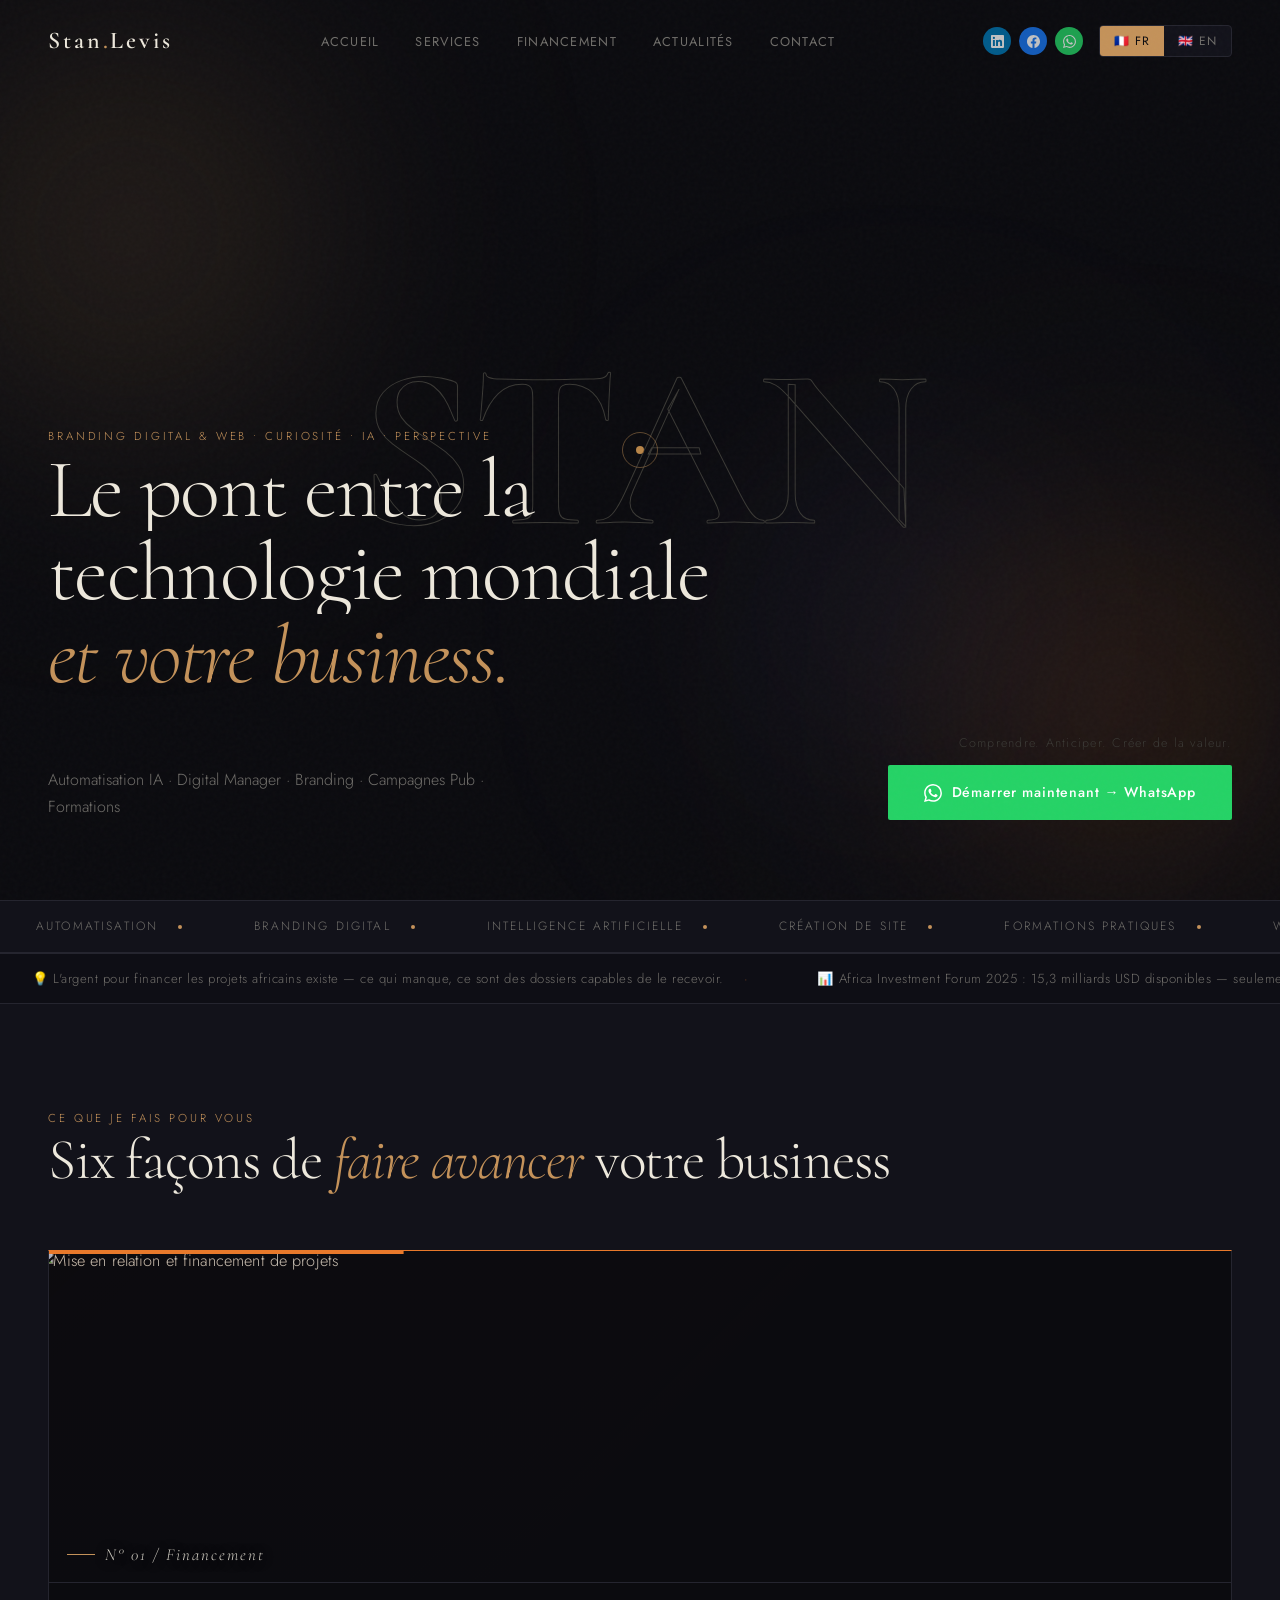
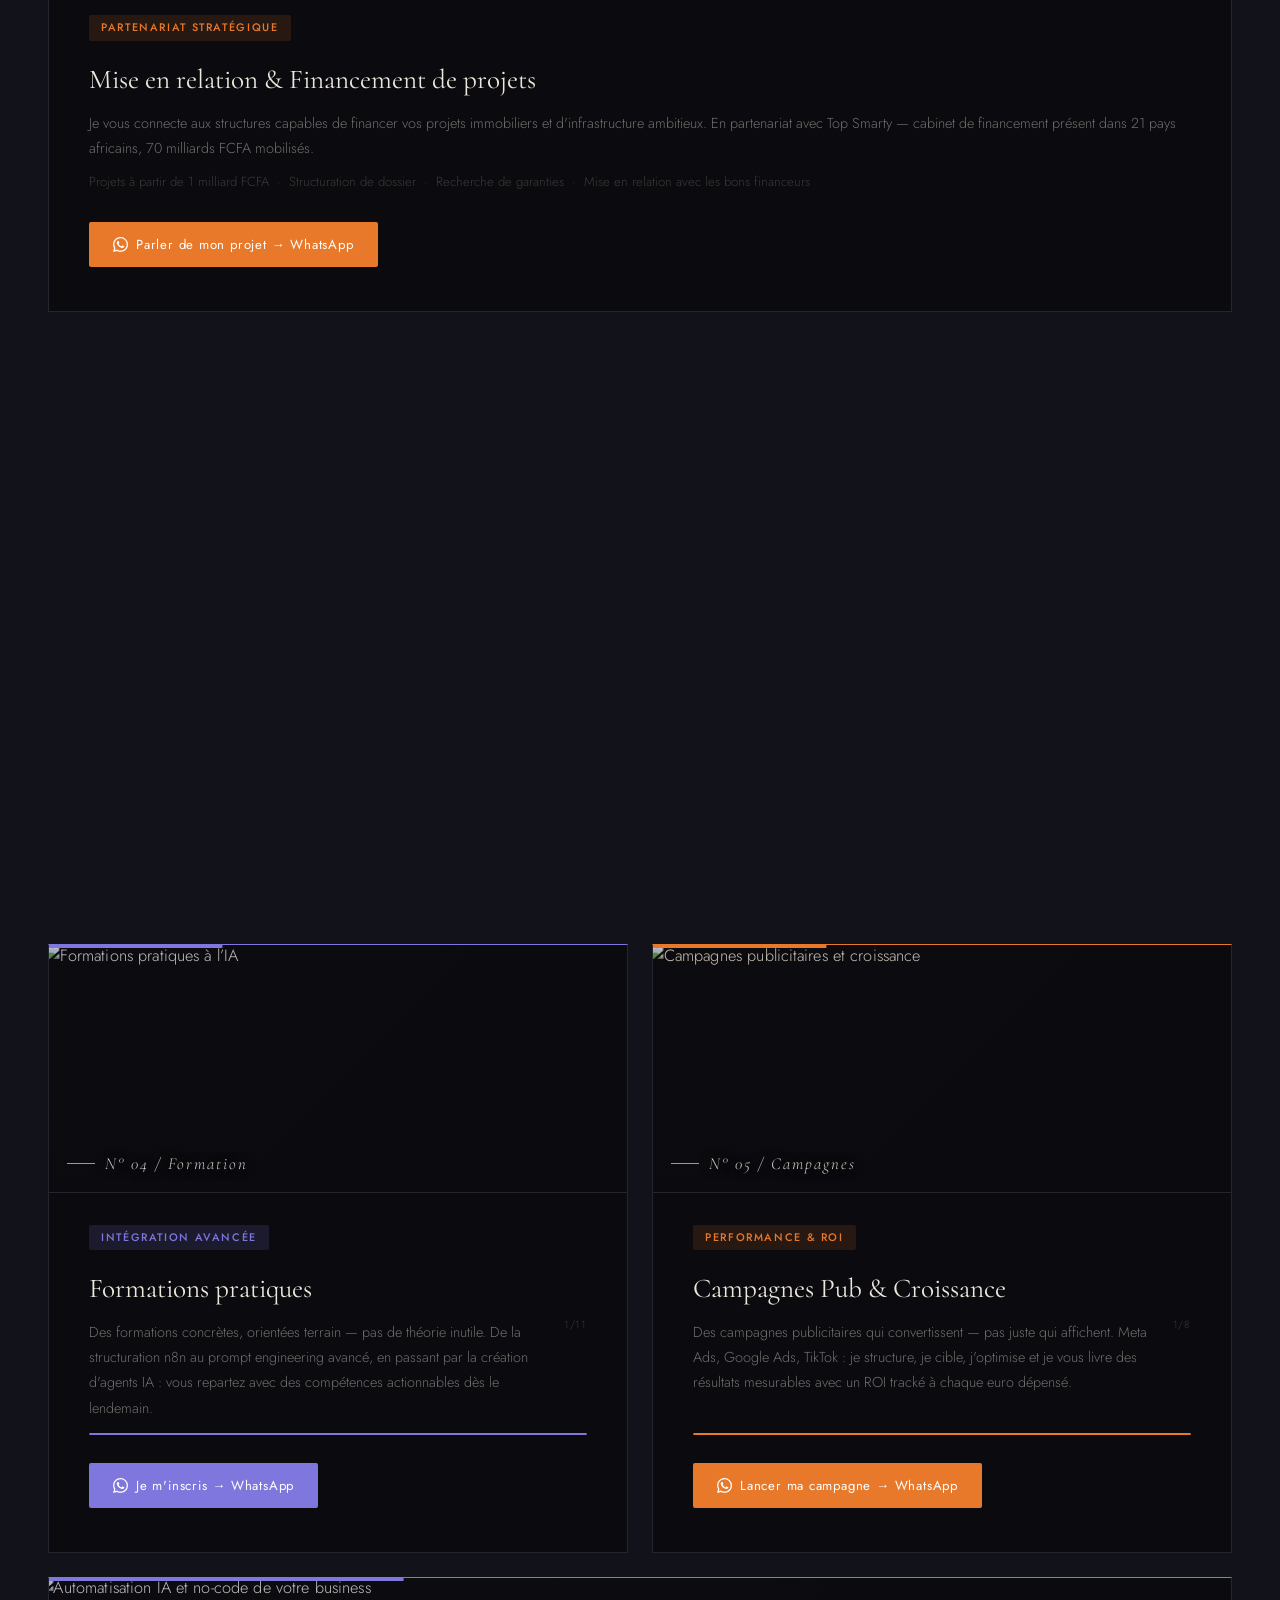
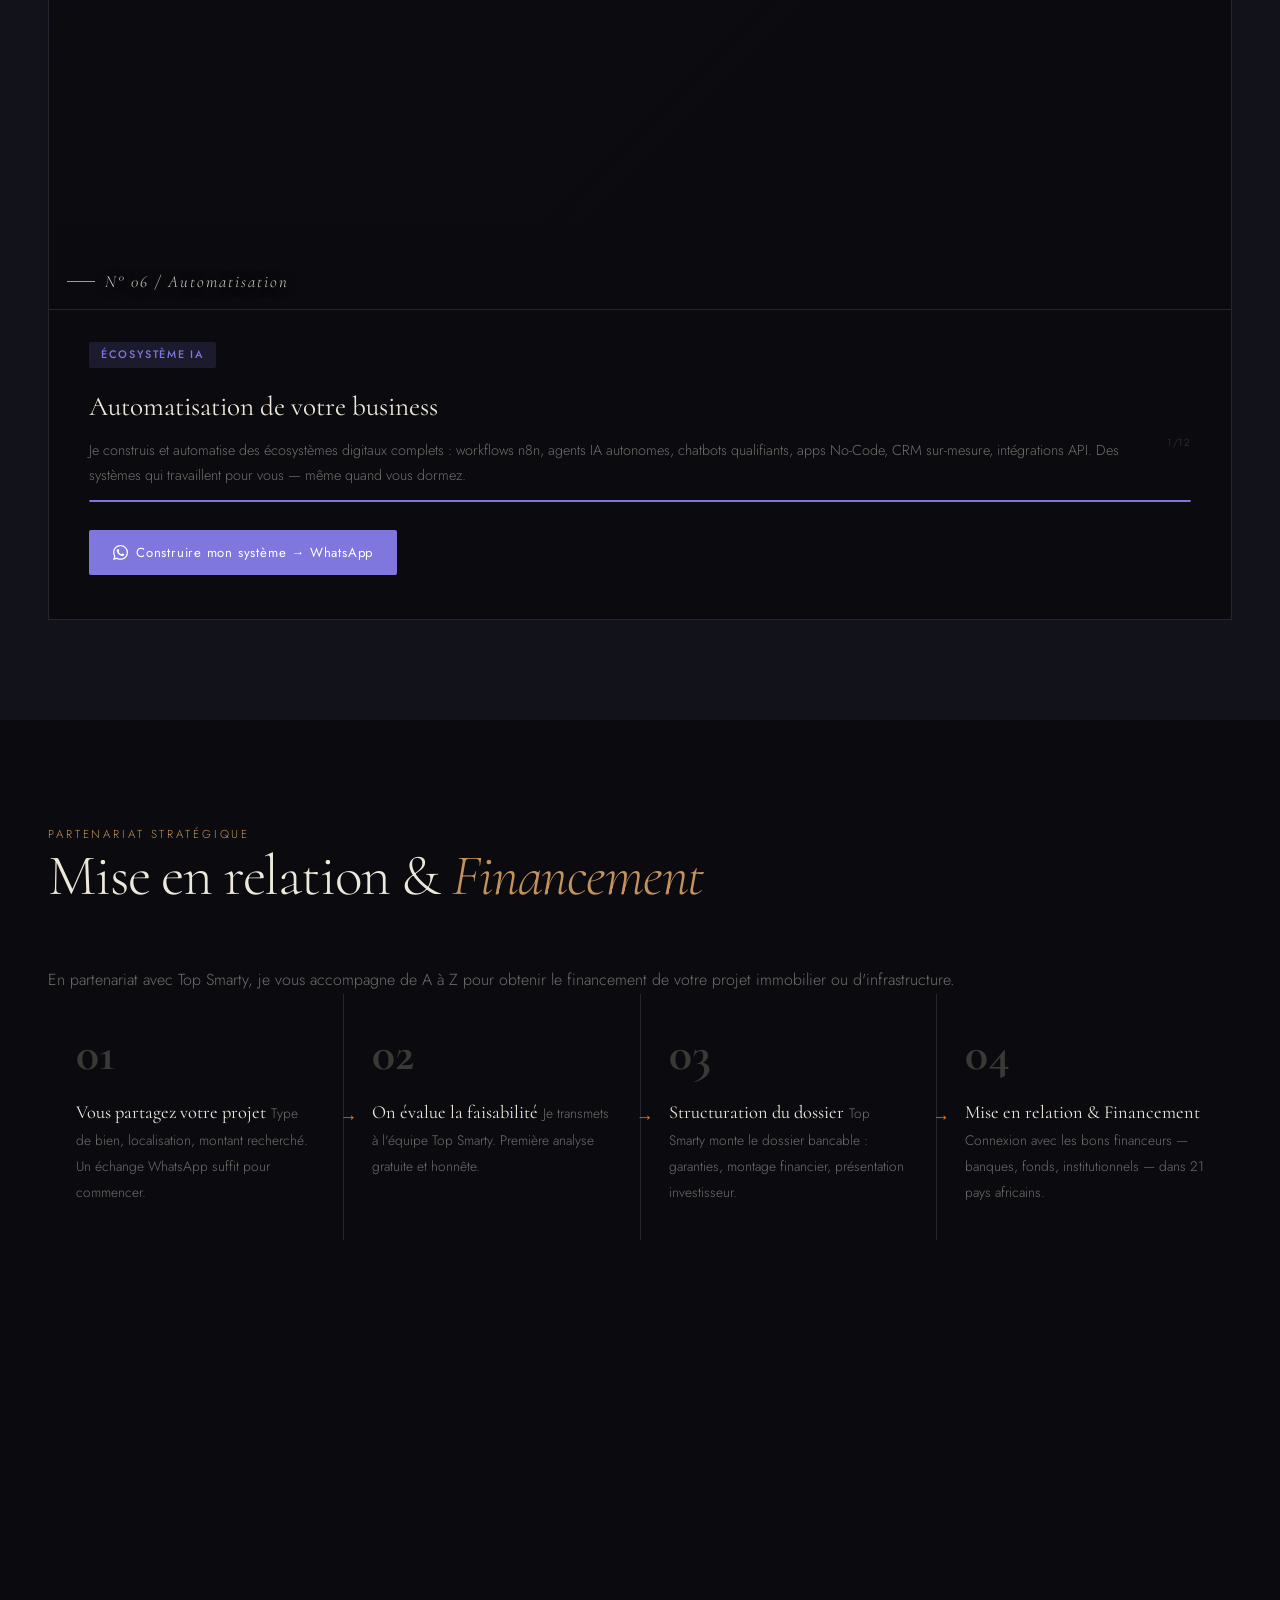
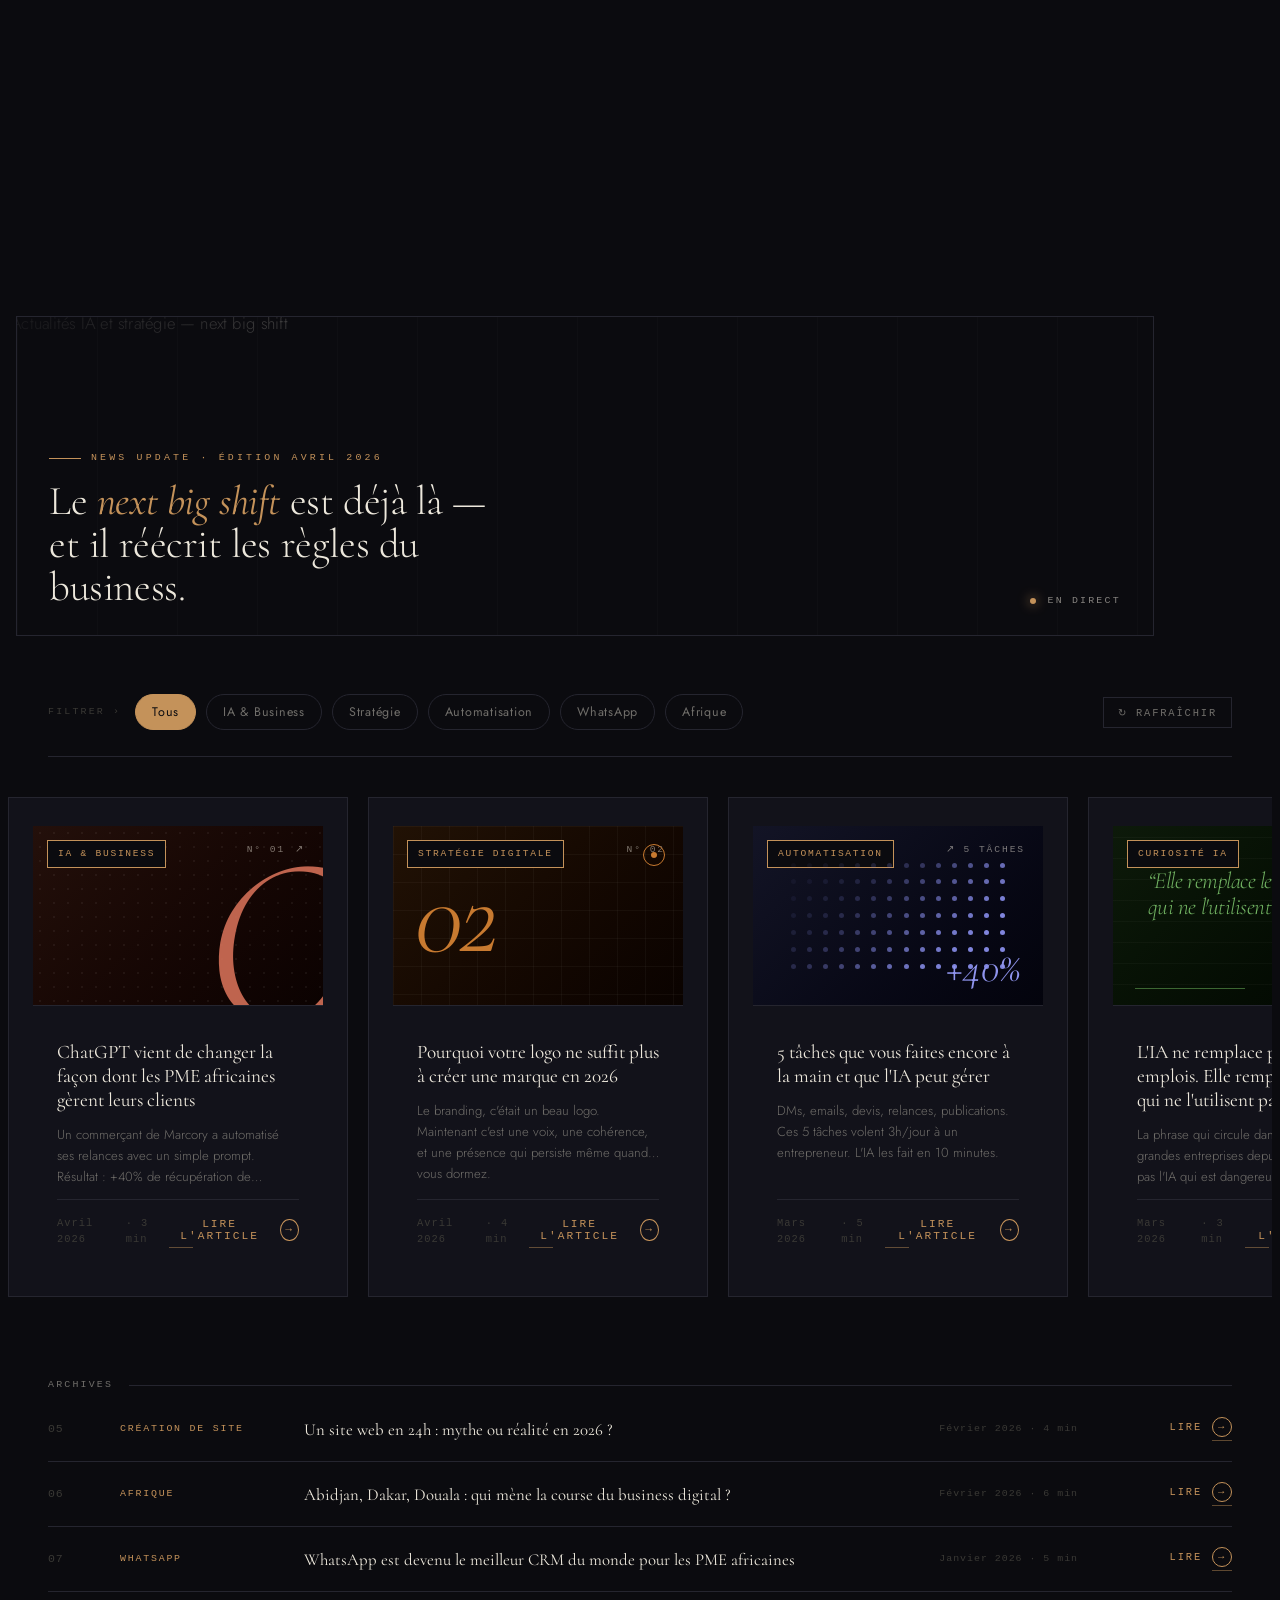
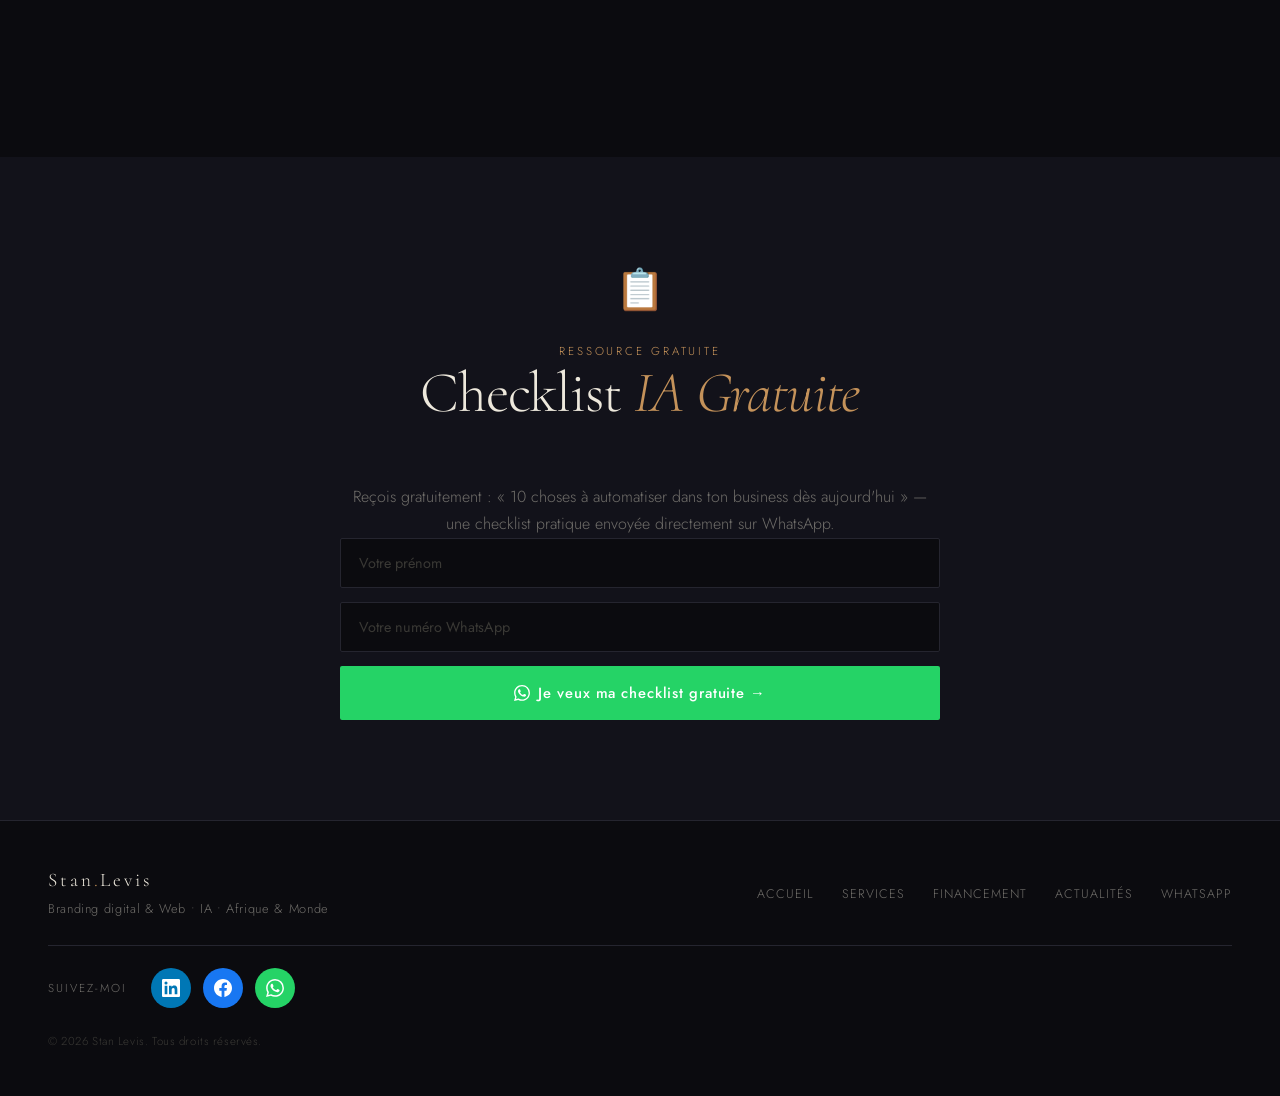
==== index.html @ 5dda6adb "Add files via upload" ====
<!DOCTYPE html>
<html lang="fr">
<head>
    <meta charset="UTF-8">
    <meta name="viewport" content="width=device-width, initial-scale=1.0">

    <title>Stan Levis — Le pont entre la technologie mondiale et votre business</title>
    <meta name="description" content="Stan Levis vous aide à automatiser votre business, créer votre site web, gérer votre présence digitale et vous former à l'IA. Solutions concrètes pour l'Afrique et au-delà." />
    <meta name="keywords" content="automatisation business Afrique, branding digital Abidjan, création site web rapide, formation IA Côte d'Ivoire, Stan Levis" />
    <meta property="og:title" content="Stan Levis — Automatisation & IA pour votre business" />
    <meta property="og:description" content="Le pont entre la technologie mondiale et votre business." />
    <meta property="og:type" content="website" />
    <meta name="twitter:card" content="summary_large_image" />
    <link rel="alternate" hreflang="fr" href="https://stanlevis.com/fr/" />
    <link rel="alternate" hreflang="en" href="https://stanlevis.com/en/" />

    <link rel="preconnect" href="https://fonts.googleapis.com">
    <link rel="preconnect" href="https://fonts.gstatic.com" crossorigin>
    <link href="https://fonts.googleapis.com/css2?family=Cormorant:ital,wght@0,300;0,400;0,600;0,700;1,300;1,400;1,600&family=Jost:wght@200;300;400;500;600&display=swap" rel="stylesheet">

    <style>
        *, *::before, *::after { box-sizing: border-box; margin: 0; padding: 0; }

        /* ═══════════════════════════════════════════════════════════
           LOADER CINÉMATIQUE
           ═══════════════════════════════════════════════════════════ */
        #stan-loader {
            position: fixed;
            inset: 0;
            background: #0B0B0F;
            z-index: 99999;
            display: flex;
            align-items: center;
            justify-content: center;
            overflow: hidden;
            transition: opacity 0.8s ease 0.2s, visibility 0s linear 1s;
        }
        #stan-loader.done {
            opacity: 0;
            visibility: hidden;
            pointer-events: none;
        }
        /* Aurora — taches dorées qui dérivent */
        #stan-loader::before, #stan-loader::after {
            content: '';
            position: absolute;
            width: 60vmax;
            height: 60vmax;
            border-radius: 50%;
            filter: blur(80px);
            opacity: 0.35;
            mix-blend-mode: screen;
            pointer-events: none;
        }
        #stan-loader::before {
            background: radial-gradient(circle, #C4925A 0%, transparent 60%);
            top: -20%;
            left: -20%;
            animation: aurora1 8s ease-in-out infinite;
        }
        #stan-loader::after {
            background: radial-gradient(circle, #E8792B 0%, transparent 60%);
            bottom: -20%;
            right: -20%;
            animation: aurora2 10s ease-in-out infinite;
        }
        @keyframes aurora1 {
            0%, 100% { transform: translate(0, 0) scale(1); }
            50% { transform: translate(20%, 15%) scale(1.2); }
        }
        @keyframes aurora2 {
            0%, 100% { transform: translate(0, 0) scale(1); }
            50% { transform: translate(-15%, -20%) scale(1.15); }
        }
        .loader-inner {
            position: relative;
            display: flex;
            flex-direction: column;
            align-items: center;
            gap: 28px;
            z-index: 2;
        }
        .loader-stan {
            font-family: 'Cormorant', Georgia, serif;
            font-size: clamp(4rem, 14vw, 11rem);
            font-weight: 700;
            letter-spacing: 0.04em;
            line-height: 1;
            display: flex;
            gap: 0.04em;
        }
        .loader-stan span {
            display: inline-block;
            color: #EDE8DC;
            opacity: 0;
            transform: translateY(60%) rotateX(-90deg);
            transform-origin: 50% 100%;
            animation: loaderLetter 0.9s cubic-bezier(0.16, 1, 0.3, 1) forwards;
        }
        .loader-stan span:nth-child(1) { animation-delay: 0.2s; }
        .loader-stan span:nth-child(2) { animation-delay: 0.32s; }
        .loader-stan span:nth-child(3) { animation-delay: 0.44s; }
        .loader-stan span:nth-child(4) { animation-delay: 0.56s; color: #C4925A; }
        @keyframes loaderLetter {
            to { opacity: 1; transform: translateY(0) rotateX(0); }
        }
        .loader-tagline {
            font-family: 'Jost', sans-serif;
            font-size: 0.72rem;
            letter-spacing: 0.4em;
            text-transform: uppercase;
            color: #706E6A;
            opacity: 0;
            animation: fadeIn 0.8s ease 0.9s forwards;
        }
        .loader-bar {
            width: 180px;
            height: 1px;
            background: rgba(196, 146, 90, 0.2);
            position: relative;
            overflow: hidden;
            opacity: 0;
            animation: fadeIn 0.6s ease 1.0s forwards;
        }
        .loader-bar::after {
            content: '';
            position: absolute;
            inset: 0;
            background: linear-gradient(90deg, transparent, #C4925A, transparent);
            transform: translateX(-100%);
            animation: loaderProgress 1.6s cubic-bezier(0.65, 0, 0.35, 1) 1.0s forwards;
        }
        @keyframes loaderProgress {
            0% { transform: translateX(-100%); }
            100% { transform: translateX(100%); }
        }
        /* Rideau qui sort par le bas */
        #stan-loader.done .loader-inner {
            transition: opacity 0.4s ease, transform 0.6s cubic-bezier(0.65, 0, 0.35, 1);
            opacity: 0;
            transform: translateY(-20px);
        }

        /* ═══════════════════════════════════════════════════════════
           CURSEUR CUSTOM (desktop only)
           ═══════════════════════════════════════════════════════════ */
        @media (hover: hover) and (pointer: fine) {
            body { cursor: none; }
            a, button, input, .lang-btn, .tab, .nav-logo, .service-card, label { cursor: none; }

            .stan-cursor {
                position: fixed;
                top: 0; left: 0;
                width: 8px; height: 8px;
                background: #C4925A;
                border-radius: 50%;
                pointer-events: none;
                z-index: 99998;
                transform: translate(-50%, -50%);
                transition: width 0.3s ease, height 0.3s ease, background 0.3s ease, opacity 0.2s;
                mix-blend-mode: difference;
            }
            .stan-cursor-ring {
                position: fixed;
                top: 0; left: 0;
                width: 36px; height: 36px;
                border: 1px solid rgba(196, 146, 90, 0.45);
                border-radius: 50%;
                pointer-events: none;
                z-index: 99997;
                transform: translate(-50%, -50%);
                transition: width 0.35s cubic-bezier(0.16,1,0.3,1), height 0.35s cubic-bezier(0.16,1,0.3,1), border-color 0.3s, opacity 0.2s;
            }
            body.cursor-hover .stan-cursor {
                width: 4px; height: 4px;
            }
            body.cursor-hover .stan-cursor-ring {
                width: 60px; height: 60px;
                border-color: rgba(196, 146, 90, 0.9);
            }
            body.cursor-wa .stan-cursor { background: #25D366; }
            body.cursor-wa .stan-cursor-ring { border-color: rgba(37, 211, 102, 0.85); }
        }
        @media (hover: none) {
            .stan-cursor, .stan-cursor-ring { display: none; }
        }

        /* ═══════════════════════════════════════════════════════════
           AURORA BACKGROUND (organique africain)
           ═══════════════════════════════════════════════════════════ */
        body {
            position: relative;
        }
        .stan-aurora {
            position: fixed;
            inset: 0;
            z-index: 0;
            pointer-events: none;
            overflow: hidden;
        }
        .stan-aurora-blob {
            position: absolute;
            border-radius: 50%;
            filter: blur(100px);
            opacity: 0.18;
            mix-blend-mode: screen;
            will-change: transform;
        }
        .stan-aurora-blob.b1 {
            width: 50vmax; height: 50vmax;
            background: radial-gradient(circle, #C4925A 0%, transparent 65%);
            top: -10%; left: -15%;
            animation: floatA 22s ease-in-out infinite;
        }
        .stan-aurora-blob.b2 {
            width: 45vmax; height: 45vmax;
            background: radial-gradient(circle, #E8792B 0%, transparent 65%);
            bottom: -10%; right: -10%;
            animation: floatB 28s ease-in-out infinite;
        }
        .stan-aurora-blob.b3 {
            width: 40vmax; height: 40vmax;
            background: radial-gradient(circle, #7F77DD 0%, transparent 65%);
            top: 40%; left: 50%;
            opacity: 0.08;
            animation: floatC 32s ease-in-out infinite;
        }
        @keyframes floatA {
            0%, 100% { transform: translate(0, 0) scale(1); }
            33% { transform: translate(15%, 20%) scale(1.15); }
            66% { transform: translate(-10%, 15%) scale(0.95); }
        }
        @keyframes floatB {
            0%, 100% { transform: translate(0, 0) scale(1); }
            50% { transform: translate(-20%, -15%) scale(1.2); }
        }
        @keyframes floatC {
            0%, 100% { transform: translate(-50%, 0) scale(1); }
            50% { transform: translate(-30%, -30%) scale(1.1); }
        }
        nav, section, footer, .marquee-section, .finance-ticker, .wa-sticky { position: relative; z-index: 1; }


        :root {
            --bg: #0B0B0F;
            --surface: #12121A;
            --surface-2: #1A1A24;
            --border: #25252F;
            --text: #EDE8DC;
            --text-muted: #706E6A;
            --text-dim: #3A3935;
            --accent: #C4925A;
            --accent-light: #DDB07C;
            --accent-glow: rgba(196, 146, 90, 0.15);
            --green: #1D9E75;
            --violet: #7F77DD;
            --wa-green: #25D366;
            --font-display: 'Cormorant', Georgia, serif;
            --font-body: 'Jost', -apple-system, sans-serif;
        }

        html { scroll-behavior: smooth; }

        body {
            background: var(--bg);
            color: var(--text);
            font-family: var(--font-body);
            font-weight: 300;
            line-height: 1.6;
            overflow-x: hidden;
        }

        body::before {
            content: '';
            position: fixed;
            inset: 0;
            background-image: url("data:image/svg+xml,%3Csvg viewBox='0 0 256 256' xmlns='http://www.w3.org/2000/svg'%3E%3Cfilter id='noise'%3E%3CfeTurbulence type='fractalNoise' baseFrequency='0.9' numOctaves='4' stitchTiles='stitch'/%3E%3C/filter%3E%3Crect width='100%25' height='100%25' filter='url(%23noise)' opacity='1'/%3E%3C/svg%3E");
            opacity: 0.025;
            pointer-events: none;
            z-index: 9999;
        }

        /* ─── LANGUAGE SYSTEM ─── */
        /* Default: FR shown, EN hidden */
        .en { display: none !important; }
        .fr { display: initial; }
        /* Block-level bilingual elements */
        p.en, div.en, h1.en, h2.en, h3.en, span.en, li.en, a.en, button.en { display: none !important; }
        /* When EN is active */
        body.lang-en .en { display: initial !important; }
        body.lang-en p.en, body.lang-en div.en, body.lang-en h1.en, body.lang-en h2.en,
        body.lang-en h3.en, body.lang-en span.en, body.lang-en li.en,
        body.lang-en a.en, body.lang-en button.en { display: initial !important; }
        body.lang-en .fr { display: none !important; }
        body.lang-en p.fr, body.lang-en div.fr, body.lang-en h1.fr, body.lang-en h2.fr,
        body.lang-en h3.fr, body.lang-en span.fr, body.lang-en li.fr,
        body.lang-en a.fr, body.lang-en button.fr { display: none !important; }

        /* ─── NAV ─── */
        nav {
            position: fixed;
            top: 0; left: 0; right: 0;
            z-index: 100;
            padding: 22px 48px;
            display: flex;
            align-items: center;
            justify-content: space-between;
            border-bottom: 1px solid transparent;
            transition: border-color 0.4s, background 0.4s;
            gap: 24px;
        }
        nav.scrolled {
            background: rgba(11, 11, 15, 0.92);
            border-color: var(--border);
            backdrop-filter: blur(20px);
        }
        .nav-logo {
            font-family: var(--font-display);
            font-size: 1.5rem;
            font-weight: 600;
            letter-spacing: 0.12em;
            color: var(--text);
            text-decoration: none;
            flex-shrink: 0;
        }
        .nav-logo span { color: var(--accent); }
        .nav-links { display: flex; gap: 36px; list-style: none; flex: 1; justify-content: center; }
        .nav-links a {
            color: var(--text-muted);
            text-decoration: none;
            font-size: 0.8rem;
            font-weight: 400;
            letter-spacing: 0.1em;
            text-transform: uppercase;
            transition: color 0.3s;
        }
        .nav-links a:hover { color: var(--text); }
        .nav-right { display: flex; align-items: center; gap: 16px; flex-shrink: 0; }
        .lang-switch {
            display: flex;
            align-items: center;
            background: var(--surface);
            border: 1px solid var(--border);
            border-radius: 4px;
            overflow: hidden;
        }
        .lang-btn {
            background: none;
            border: none;
            color: var(--text-muted);
            font-family: var(--font-body);
            font-size: 0.75rem;
            font-weight: 400;
            letter-spacing: 0.08em;
            padding: 6px 14px;
            cursor: pointer;
            transition: background 0.2s, color 0.2s;
            white-space: nowrap;
        }
        .lang-btn.active { background: var(--accent); color: var(--bg); }

        /* ─── HERO ─── */
        .hero {
            min-height: 100vh;
            display: flex;
            flex-direction: column;
            justify-content: flex-end;
            padding: 0 48px 80px;
            position: relative;
            overflow: hidden;
        }
        .hero-bg-text {
            position: absolute;
            top: 50%;
            left: 50%;
            transform: translate(-50%, -50%);
            font-family: var(--font-display);
            font-size: clamp(14vw, 18vw, 22vw);
            font-weight: 700;
            color: transparent;
            -webkit-text-stroke: 1px var(--text-dim);
            white-space: nowrap;
            pointer-events: none;
            user-select: none;
            letter-spacing: -0.02em;
            opacity: 0;
            animation: fadeIn 1.2s ease 0.3s forwards;
        }
        .hero-content { position: relative; z-index: 1; max-width: 1100px; }
        .hero-label {
            font-size: 0.72rem;
            letter-spacing: 0.25em;
            text-transform: uppercase;
            color: var(--accent);
            margin-bottom: 24px;
            opacity: 0;
            transform: translateY(20px);
            animation: slideUp 0.8s ease 0.6s forwards;
        }
        .hero-headline {
            font-family: var(--font-display);
            font-size: clamp(2.8rem, 6.5vw, 6.5rem);
            font-weight: 300;
            line-height: 1;
            letter-spacing: -0.02em;
            margin-bottom: 36px;
        }
        .hero-headline .line { display: block; overflow: hidden; }
        .hero-headline .line span {
            display: block;
            opacity: 0;
            transform: translateY(100%);
        }
        .hero-headline .line:nth-child(1) span { animation: lineReveal 0.9s cubic-bezier(0.16,1,0.3,1) 0.7s forwards; }
        .hero-headline .line:nth-child(2) span { animation: lineReveal 0.9s cubic-bezier(0.16,1,0.3,1) 0.85s forwards; }
        .hero-headline .line:nth-child(3) span { animation: lineReveal 0.9s cubic-bezier(0.16,1,0.3,1) 1.0s forwards; }
        .hero-headline em { font-style: italic; color: var(--accent); }
        .hero-bottom { display: flex; align-items: flex-end; justify-content: space-between; gap: 40px; }
        .hero-sub {
            font-size: 1rem;
            color: var(--text-muted);
            max-width: 440px;
            line-height: 1.7;
            opacity: 0;
            animation: fadeIn 0.8s ease 1.2s forwards;
        }
        .hero-actions {
            display: flex;
            flex-direction: column;
            gap: 12px;
            align-items: flex-end;
            opacity: 0;
            animation: fadeIn 0.8s ease 1.4s forwards;
        }
        .hero-tagline {
            font-size: 0.78rem;
            letter-spacing: 0.1em;
            color: var(--text-dim);
            text-align: right;
        }

        /* ─── BUTTONS ─── */
        .btn-wa {
            display: inline-flex;
            align-items: center;
            gap: 10px;
            padding: 16px 36px;
            background: var(--wa-green);
            color: #fff;
            text-decoration: none;
            font-size: 0.88rem;
            font-weight: 500;
            letter-spacing: 0.06em;
            border-radius: 2px;
            position: relative;
            overflow: hidden;
            isolation: isolate;
            transition: background 0.4s cubic-bezier(0.16,1,0.3,1), transform 0.35s cubic-bezier(0.16,1,0.3,1), box-shadow 0.4s ease;
            box-shadow: 0 0 0 0 rgba(37, 211, 102, 0);
        }
        /* Onde au hover */
        .btn-wa::before {
            content: '';
            position: absolute;
            inset: 0;
            background: linear-gradient(90deg, transparent, rgba(255,255,255,0.25), transparent);
            transform: translateX(-100%);
            transition: transform 0.6s cubic-bezier(0.65,0,0.35,1);
            z-index: -1;
        }
        .btn-wa::after {
            content: '';
            position: absolute;
            inset: 0;
            background: #1fbb58;
            transform: scaleX(0);
            transform-origin: left center;
            transition: transform 0.45s cubic-bezier(0.65,0,0.35,1);
            z-index: -1;
        }
        .btn-wa:hover {
            transform: translateY(-3px);
            box-shadow: 0 14px 32px -10px rgba(37,211,102,0.55), 0 0 0 1px rgba(37,211,102,0.3);
        }
        .btn-wa:hover::before { transform: translateX(100%); }
        .btn-wa:hover::after { transform: scaleX(1); }
        .btn-wa svg { flex-shrink: 0; transition: transform 0.4s cubic-bezier(0.16,1,0.3,1); }
        .btn-wa:hover svg { transform: rotate(-12deg) scale(1.15); }

        /* Pulse signature autour du bouton WA hero */
        .hero-actions .btn-wa { animation: btnPulseRing 2.6s ease-out infinite; }
        @keyframes btnPulseRing {
            0% { box-shadow: 0 0 0 0 rgba(37,211,102,0.45); }
            70% { box-shadow: 0 0 0 18px rgba(37,211,102,0); }
            100% { box-shadow: 0 0 0 0 rgba(37,211,102,0); }
        }
        .hero-actions .btn-wa:hover { animation: none; }

        /* ─── MARQUEE ─── */
        .marquee-section {
            border-top: 1px solid var(--border);
            border-bottom: 1px solid var(--border);
            padding: 16px 0;
            overflow: hidden;
            background: var(--surface);
        }
        .marquee-track {
            display: flex;
            animation: marquee 24s linear infinite;
            width: max-content;
        }
        .marquee-item {
            display: flex;
            align-items: center;
            gap: 20px;
            padding: 0 36px;
            font-size: 0.75rem;
            letter-spacing: 0.18em;
            text-transform: uppercase;
            color: var(--text-muted);
            white-space: nowrap;
        }
        .marquee-dot { width: 4px; height: 4px; border-radius: 50%; background: var(--accent); flex-shrink: 0; }

        /* ─── SECTION COMMONS ─── */
        section { padding: 100px 48px; }
        .section-label {
            font-size: 0.72rem;
            letter-spacing: 0.25em;
            text-transform: uppercase;
            color: var(--accent);
            margin-bottom: 12px;
        }
        .section-title {
            font-family: var(--font-display);
            font-size: clamp(2.2rem, 4.5vw, 4rem);
            font-weight: 300;
            line-height: 1.05;
            letter-spacing: -0.02em;
            margin-bottom: 60px;
        }
        .section-title em { font-style: italic; color: var(--accent); }

        /* ─── SERVICES ─── */
        #services { background: var(--surface); }
        .services-grid { display: grid; grid-template-columns: repeat(2, 1fr); gap: 24px; }
        .service-card {
            background: var(--bg);
            border: 1px solid var(--border);
            padding: 44px 40px;
            position: relative;
            overflow: hidden;
            transition: transform 0.5s cubic-bezier(0.16,1,0.3,1), border-color 0.4s ease, box-shadow 0.5s ease;
            display: flex;
            flex-direction: column;
            transform-style: preserve-3d;
            will-change: transform;
        }
        /* ─── Service media (image éditoriale en haut de carte) ─── */
        .service-media {
            position: relative;
            margin: -44px -40px 32px;
            aspect-ratio: 21 / 9;
            overflow: hidden;
            background: #0B0B0F;
            border-bottom: 1px solid var(--border);
        }
        .service-card[style*="grid-column: 1 / -1"] .service-media { aspect-ratio: 32 / 9; }
        .service-media img {
            position: absolute;
            inset: 0;
            width: 100%;
            height: 100%;
            object-fit: cover;
            display: block;
            filter: saturate(0.78) contrast(1.04) brightness(0.88);
            transition: transform 1.1s cubic-bezier(0.16,1,0.3,1), filter 0.6s ease;
            transform: scale(1.02);
        }
        .service-card:hover .service-media img {
            transform: scale(1.06);
            filter: saturate(0.92) contrast(1.06) brightness(0.95);
        }
        /* Vignette pour fondre dans le fond noir de la carte */
        .service-media::after {
            content: '';
            position: absolute;
            inset: 0;
            background: linear-gradient(
                180deg,
                rgba(11,11,15,0.10) 0%,
                rgba(11,11,15,0.05) 35%,
                rgba(11,11,15,0.55) 78%,
                rgba(11,11,15,0.92) 100%
            );
            pointer-events: none;
            z-index: 1;
        }
        /* Teinte d'accent par variante (très subtile) */
        .service-card.gold .service-media::before {
            content: '';
            position: absolute;
            inset: 0;
            background: linear-gradient(135deg, rgba(232,121,43,0.10), transparent 55%);
            mix-blend-mode: overlay;
            pointer-events: none;
            z-index: 1;
        }
        .service-card.green .service-media::before {
            content: '';
            position: absolute;
            inset: 0;
            background: linear-gradient(135deg, rgba(29,158,117,0.08), transparent 55%);
            mix-blend-mode: overlay;
            pointer-events: none;
            z-index: 1;
        }
        .service-card.violet .service-media::before {
            content: '';
            position: absolute;
            inset: 0;
            background: linear-gradient(135deg, rgba(127,119,221,0.10), transparent 55%);
            mix-blend-mode: overlay;
            pointer-events: none;
            z-index: 1;
        }
        /* N° d'index typo éditoriale superposé sur l'image */
        .service-media-num {
            position: absolute;
            left: 18px;
            bottom: 14px;
            font-family: var(--font-display);
            font-style: italic;
            font-weight: 300;
            font-size: 1.05rem;
            letter-spacing: 0.12em;
            color: rgba(237,232,220,0.88);
            z-index: 2;
            text-shadow: 0 1px 12px rgba(0,0,0,0.6);
        }
        .service-media-num::before {
            content: '';
            display: inline-block;
            width: 28px;
            height: 1px;
            background: var(--accent);
            vertical-align: middle;
            margin-right: 10px;
            transform: translateY(-2px);
        }
        @media (max-width: 720px) {
            .service-media { margin: -44px -40px 28px; aspect-ratio: 16 / 9; }
            .service-card[style*="grid-column: 1 / -1"] .service-media { aspect-ratio: 16 / 9; }
        }
        /* Glow radial qui suit le pointeur */
        .service-card::after {
            content: '';
            position: absolute;
            inset: 0;
            background: radial-gradient(400px circle at var(--mx, 50%) var(--my, 50%), rgba(196,146,90,0.12), transparent 50%);
            opacity: 0;
            transition: opacity 0.4s ease;
            pointer-events: none;
            z-index: 0;
        }
        .service-card.green::after { background: radial-gradient(400px circle at var(--mx, 50%) var(--my, 50%), rgba(29,158,117,0.18), transparent 50%); }
        .service-card.violet::after { background: radial-gradient(400px circle at var(--mx, 50%) var(--my, 50%), rgba(127,119,221,0.18), transparent 50%); }
        .service-card.gold::after { background: radial-gradient(420px circle at var(--mx, 50%) var(--my, 50%), rgba(232,121,43,0.20), transparent 50%); }
        .service-card:hover { transform: translateY(-6px); box-shadow: 0 30px 60px -30px rgba(0,0,0,0.6); }
        .service-card:hover::after { opacity: 1; }
        .service-card.green:hover { border-color: var(--green); }
        .service-card.violet:hover { border-color: var(--violet); }
        .service-card > * { position: relative; z-index: 1; }
        /* Trait du haut s'allonge au hover */
        .service-card::before { content: ''; position: absolute; top: 0; left: 0; right: 0; height: 3px; transform-origin: left; transform: scaleX(0.3); transition: transform 0.6s cubic-bezier(0.16,1,0.3,1); z-index: 2; }
        .service-card:hover::before { transform: scaleX(1); }
        .service-card.green::before { background: var(--green); }
        .service-card.violet::before { background: var(--violet); }
        .service-card.green { border-top-color: var(--green); }
        .service-card.violet { border-top-color: var(--violet); }
        .service-badge {
            display: inline-block;
            font-size: 0.68rem;
            font-weight: 500;
            letter-spacing: 0.15em;
            text-transform: uppercase;
            padding: 4px 12px;
            border-radius: 2px;
            margin-bottom: 24px;
            width: fit-content;
        }
        .service-card.green .service-badge { background: rgba(29, 158, 117, 0.15); color: var(--green); }
        .service-card.violet .service-badge { background: rgba(127, 119, 221, 0.15); color: var(--violet); }
        .service-name {
            font-family: var(--font-display);
            font-size: 1.7rem;
            font-weight: 400;
            line-height: 1.1;
            margin-bottom: 16px;
        }
        .service-desc { font-size: 0.9rem; color: var(--text-muted); line-height: 1.75; flex: 1; margin-bottom: 28px; }
        .btn-service {
            display: inline-flex;
            align-items: center;
            gap: 8px;
            padding: 12px 24px;
            color: #fff;
            text-decoration: none;
            font-size: 0.82rem;
            font-weight: 400;
            letter-spacing: 0.06em;
            border-radius: 2px;
            transition: opacity 0.3s, transform 0.2s;
            width: fit-content;
        }
        .service-card.green .btn-service { background: var(--green); }
        .service-card.violet .btn-service { background: var(--violet); }
        .btn-service:hover { opacity: 0.85; transform: translateY(-1px); }

        /* ─── NEWS ─── */
        #actualites { background: var(--bg); }
        .news-meta { font-size: 0.78rem; color: var(--text-dim); margin-bottom: 28px; letter-spacing: 0.05em; }
        .news-tabs { display: flex; align-items: center; gap: 8px; margin-bottom: 40px; flex-wrap: wrap; }
        .tab {
            background: var(--surface);
            border: 1px solid var(--border);
            color: var(--text-muted);
            font-family: var(--font-body);
            font-size: 0.8rem;
            letter-spacing: 0.1em;
            padding: 9px 20px;
            cursor: pointer;
            transition: background 0.2s, color 0.2s, border-color 0.2s;
            border-radius: 2px;
        }
        .tab.active, .tab:hover { background: var(--accent); color: var(--bg); border-color: var(--accent); }
        #refresh-news {
            background: none;
            border: 1px solid var(--border);
            color: var(--text-muted);
            font-family: var(--font-body);
            font-size: 0.8rem;
            letter-spacing: 0.1em;
            padding: 9px 20px;
            cursor: pointer;
            transition: border-color 0.2s, color 0.2s;
            border-radius: 2px;
            margin-left: auto;
        }
        #refresh-news:hover { border-color: var(--text-muted); color: var(--text); }
        #news-container { display: grid; grid-template-columns: repeat(3, 1fr); gap: 20px; min-height: 200px; }
        .news-loader {
            grid-column: 1/-1;
            display: flex;
            align-items: center;
            justify-content: center;
            padding: 60px;
            color: var(--text-muted);
            font-size: 0.9rem;
            gap: 12px;
        }
        .loader-spin {
            width: 20px; height: 20px;
            border: 2px solid var(--border);
            border-top-color: var(--accent);
            border-radius: 50%;
            animation: spin 0.8s linear infinite;
        }
        .news-error { grid-column: 1/-1; text-align: center; padding: 60px; color: var(--text-muted); }
        .news-card {
            background: var(--surface);
            border: 1px solid var(--border);
            padding: 28px 24px;
            display: flex;
            flex-direction: column;
            gap: 12px;
            transition: border-color 0.3s, transform 0.3s;
        }
        .news-card:hover { border-color: var(--accent); transform: translateY(-3px); }
        .news-card-header { display: flex; align-items: center; justify-content: space-between; gap: 8px; }
        .news-tag {
            font-size: 0.68rem;
            font-weight: 500;
            letter-spacing: 0.12em;
            text-transform: uppercase;
            padding: 3px 10px;
            background: var(--accent-glow);
            color: var(--accent);
            border-radius: 2px;
        }
        .news-date { font-size: 0.72rem; color: var(--text-dim); letter-spacing: 0.05em; }
        .news-title { font-family: var(--font-display); font-size: 1.15rem; font-weight: 400; line-height: 1.25; color: var(--text); }
        .news-resume { font-size: 0.86rem; color: var(--text-muted); line-height: 1.65; flex: 1; }
        .news-actions { display: flex; gap: 10px; flex-wrap: wrap; margin-top: 4px; }
        .news-link {
            font-size: 0.75rem;
            letter-spacing: 0.08em;
            text-transform: uppercase;
            color: var(--accent);
            text-decoration: none;
            display: inline-flex;
            align-items: center;
            gap: 4px;
            transition: opacity 0.2s;
        }
        .news-link:hover { opacity: 0.7; }
        .btn-wa-sm {
            display: inline-flex;
            align-items: center;
            gap: 6px;
            padding: 7px 14px;
            background: var(--wa-green);
            color: #fff;
            text-decoration: none;
            font-size: 0.74rem;
            font-weight: 400;
            letter-spacing: 0.06em;
            border-radius: 2px;
            transition: opacity 0.2s;
        }
        .btn-wa-sm:hover { opacity: 0.85; }

        /* ─── LEAD MAGNET ─── */
        #lead-magnet { background: var(--surface); text-align: center; }
        .lead-inner { max-width: 600px; margin: 0 auto; }
        .lead-emoji { font-size: 2.5rem; margin-bottom: 16px; display: block; }
        .lead-desc { font-size: 1rem; color: var(--text-muted); line-height: 1.7; margin-bottom: 40px; }
        .lead-form { display: flex; flex-direction: column; gap: 14px; }
        .lead-form input {
            width: 100%;
            background: var(--bg);
            border: 1px solid var(--border);
            color: var(--text);
            font-family: var(--font-body);
            font-size: 0.9rem;
            padding: 14px 18px;
            border-radius: 2px;
            transition: border-color 0.3s;
            outline: none;
        }
        .lead-form input::placeholder { color: var(--text-dim); }
        .lead-form input:focus { border-color: var(--accent); }
        .lead-form button {
            width: 100%;
            background: var(--wa-green);
            color: #fff;
            border: none;
            font-family: var(--font-body);
            font-size: 0.92rem;
            font-weight: 500;
            letter-spacing: 0.06em;
            padding: 16px 24px;
            cursor: pointer;
            border-radius: 2px;
            transition: background 0.3s, transform 0.2s;
            display: inline-flex;
            align-items: center;
            justify-content: center;
            gap: 8px;
        }
        .lead-form button:hover { background: #1fbb58; transform: translateY(-1px); }

        /* ─── FOOTER ─── */
        footer {
            border-top: 1px solid var(--border);
            padding: 44px 48px;
            display: flex;
            align-items: center;
            justify-content: space-between;
            gap: 24px;
            flex-wrap: wrap;
        }
        .footer-logo { font-family: var(--font-display); font-size: 1.2rem; letter-spacing: 0.15em; }
        .footer-tagline { font-size: 0.8rem; color: var(--text-muted); letter-spacing: 0.05em; margin-top: 6px; }
        .footer-links { display: flex; gap: 28px; list-style: none; }
        .footer-links a {
            color: var(--text-muted);
            text-decoration: none;
            font-size: 0.78rem;
            letter-spacing: 0.08em;
            text-transform: uppercase;
            transition: color 0.3s;
        }
        .footer-links a:hover { color: var(--text); }
        .footer-copy { font-size: 0.72rem; color: var(--text-dim); letter-spacing: 0.05em; width: 100%; }

        /* ─── WHATSAPP STICKY ─── */
        .wa-sticky {
            position: fixed;
            bottom: 28px;
            right: 28px;
            z-index: 200;
            width: 60px;
            height: 60px;
            background: #fff;
            border-radius: 50%;
            box-shadow: 0 4px 20px rgba(0,0,0,0.35);
            display: flex;
            align-items: center;
            justify-content: center;
            text-decoration: none;
            opacity: 0;
            transform: scale(0.8);
            transition: opacity 0.4s ease, transform 0.4s ease, box-shadow 0.3s;
            pointer-events: none;
        }
        .wa-sticky.visible { opacity: 1; transform: scale(1); pointer-events: auto; }
        .wa-sticky:hover { box-shadow: 0 8px 32px rgba(37,211,102,0.4); transform: scale(1.08); }
        @media (max-width: 768px) { .wa-sticky { opacity: 1; transform: scale(1); pointer-events: auto; } }
        .wa-tooltip {
            position: absolute;
            right: 70px;
            bottom: 50%;
            transform: translateY(50%);
            background: var(--surface);
            border: 1px solid var(--border);
            color: var(--text);
            font-size: 0.75rem;
            letter-spacing: 0.05em;
            padding: 6px 12px;
            white-space: nowrap;
            border-radius: 2px;
            opacity: 0;
            pointer-events: none;
            transition: opacity 0.2s;
        }
        .wa-sticky:hover .wa-tooltip { opacity: 1; }

        /* ─── REVEAL ─── */
        .reveal { opacity: 0; transform: translateY(40px); transition: opacity 1s cubic-bezier(0.16,1,0.3,1), transform 1s cubic-bezier(0.16,1,0.3,1); }
        .reveal.visible { opacity: 1; transform: translateY(0); }
        .reveal-scale { opacity: 0; transform: scale(0.92); transition: opacity 1s cubic-bezier(0.16,1,0.3,1), transform 1s cubic-bezier(0.16,1,0.3,1); }
        .reveal-scale.visible { opacity: 1; transform: scale(1); }

        /* Section titles : mots qui montent */
        .section-title em { display: inline-block; }
        .section-title.visible em { animation: emFlourish 1.2s cubic-bezier(0.16,1,0.3,1) 0.4s both; }
        @keyframes emFlourish {
            0% { opacity: 0.3; transform: translateY(20px) skewX(-8deg); }
            100% { opacity: 1; transform: translateY(0) skewX(0); }
        }

        /* Stat numbers — pop in */
        .financement-stat-val { transition: color 0.3s; }
        .financement-stat:hover .financement-stat-val { color: #FFB87D; }
        .financement-stat { transition: transform 0.5s cubic-bezier(0.16,1,0.3,1), border-color 0.3s, background 0.3s; }
        .financement-stat:hover { transform: translateY(-4px); border-color: #E8792B; background: #15151D; }

        /* Insight cards lift */
        .insight-card { transition: transform 0.45s cubic-bezier(0.16,1,0.3,1), border-color 0.3s, box-shadow 0.4s; }
        .insight-card:hover { transform: translateY(-5px); box-shadow: 0 20px 40px -20px rgba(232,121,43,0.4); }

        /* News card lift */
        .news-card:hover { transform: translateY(-5px); box-shadow: 0 20px 40px -20px rgba(196,146,90,0.4); }
        .news-card { transition: transform 0.45s cubic-bezier(0.16,1,0.3,1), border-color 0.3s, box-shadow 0.4s; }

        /* Lead form button — pulse signature */
        .lead-form button { animation: btnPulseRing 2.6s ease-out infinite; position: relative; overflow: hidden; }
        .lead-form button:hover { animation: none; }
        .lead-form button::before {
            content: '';
            position: absolute;
            inset: 0;
            background: linear-gradient(90deg, transparent, rgba(255,255,255,0.25), transparent);
            transform: translateX(-100%);
            transition: transform 0.7s cubic-bezier(0.65,0,0.35,1);
        }
        .lead-form button:hover::before { transform: translateX(100%); }

        /* Marquee pause au hover */
        .marquee-section:hover .marquee-track { animation-play-state: paused; }

        /* Lang switch — slide indicator */
        .lang-btn { position: relative; transition: color 0.3s; }
        .lang-btn:hover { color: var(--text); }

        /* Nav links — underline reveal */
        .nav-links a { position: relative; }
        .nav-links a::after {
            content: '';
            position: absolute;
            left: 0; right: 0; bottom: -6px;
            height: 1px;
            background: var(--accent);
            transform: scaleX(0);
            transform-origin: right;
            transition: transform 0.45s cubic-bezier(0.65,0,0.35,1);
        }
        .nav-links a:hover::after { transform: scaleX(1); transform-origin: left; }

        /* Service buttons hover */
        .btn-service { position: relative; overflow: hidden; transition: opacity 0.3s, transform 0.3s cubic-bezier(0.16,1,0.3,1), box-shadow 0.4s; }
        .btn-service::before {
            content: '';
            position: absolute;
            inset: 0;
            background: linear-gradient(90deg, transparent, rgba(255,255,255,0.25), transparent);
            transform: translateX(-100%);
            transition: transform 0.6s cubic-bezier(0.65,0,0.35,1);
        }
        .btn-service:hover { transform: translateY(-2px); box-shadow: 0 12px 28px -10px rgba(0,0,0,0.4); }
        .btn-service:hover::before { transform: translateX(100%); }
        .btn-service svg { transition: transform 0.4s cubic-bezier(0.16,1,0.3,1); }
        .btn-service:hover svg { transform: rotate(-12deg) scale(1.1); }

        /* Hero bg text — float subtil */
        .hero-bg-text { animation: fadeIn 1.2s ease 0.3s forwards, bgFloat 14s ease-in-out 1.5s infinite; }
        @keyframes bgFloat {
            0%, 100% { transform: translate(-50%, -50%) scale(1); }
            50% { transform: translate(-49%, -51%) scale(1.02); }
        }

        /* Social icons hover */
        .nav-social-icon, .social-icon { transition: transform 0.35s cubic-bezier(0.16,1,0.3,1), box-shadow 0.3s; }
        .social-icon:hover { transform: translateY(-4px) scale(1.08); box-shadow: 0 12px 24px -8px currentColor; }

        /* Lang button */
        .lang-btn { transition: background 0.3s, color 0.3s, transform 0.2s; }
        .lang-btn:hover:not(.active) { background: rgba(196,146,90,0.1); }

        /* Ticker pause au hover */
        .marquee-section:hover .marquee-track,
        .finance-ticker:hover .finance-ticker-track { animation-play-state: paused; }

        /* Reduce motion */
        @media (prefers-reduced-motion: reduce) {
            *, *::before, *::after { animation-duration: 0.01ms !important; animation-iteration-count: 1 !important; transition-duration: 0.01ms !important; }
        }

        /* ─── KEYFRAMES ─── */
        @keyframes fadeIn { to { opacity: 1; } }
        @keyframes slideUp { to { opacity: 1; transform: translateY(0); } }
        @keyframes lineReveal { to { opacity: 1; transform: translateY(0); } }
        @keyframes marquee { from { transform: translateX(0); } to { transform: translateX(-50%); } }
        @keyframes spin { to { transform: rotate(360deg); } }

        /* ─── CAROUSEL ─── */
        .carousel-wrapper {
            position: relative;
            flex: 1;
            margin-bottom: 28px;
            display: flex;
            flex-direction: column;
        }
        .carousel-counter {
            position: absolute;
            top: 0;
            right: 0;
            font-size: 0.65rem;
            color: var(--text-dim);
            letter-spacing: 0.08em;
            font-family: var(--font-body);
            line-height: 1;
        }
        .carousel-text {
            font-size: 0.9rem;
            color: var(--text-muted);
            line-height: 1.75;
            transition: opacity 0.8s ease;
            flex: 1;
            padding-right: 36px;
        }
        .carousel-example-badge {
            display: none;
            font-size: 0.68rem;
            font-weight: 500;
            letter-spacing: 0.12em;
            text-transform: uppercase;
            padding: 3px 10px;
            border-radius: 2px;
            margin-top: 10px;
            transition: opacity 0.8s ease;
            width: fit-content;
        }
        .service-card.green .carousel-example-badge { background: rgba(29,158,117,0.15); color: var(--green); }
        .service-card.violet .carousel-example-badge { background: rgba(127,119,221,0.15); color: var(--violet); }
        .carousel-progress {
            height: 2px;
            background: var(--border);
            border-radius: 1px;
            margin-top: 12px;
            overflow: hidden;
            flex-shrink: 0;
        }
        .service-card.green .carousel-progress-fill { background: var(--green); }
        .service-card.violet .carousel-progress-fill { background: var(--violet); }
        .carousel-progress-fill {
            height: 100%;
            width: 0%;
            border-radius: 1px;
        }

        /* ─── SOCIAL ICONS ─── */
        .footer-social {
            width: 100%;
            display: flex;
            align-items: center;
            gap: 24px;
            padding-top: 22px;
            border-top: 1px solid var(--border);
        }
        .footer-social-label {
            font-size: 0.72rem;
            letter-spacing: 0.18em;
            text-transform: uppercase;
            color: var(--text-muted);
            flex-shrink: 0;
        }
        .social-icons { display: flex; gap: 12px; align-items: center; }
        .social-icon {
            display: flex;
            align-items: center;
            justify-content: center;
            width: 40px;
            height: 40px;
            border-radius: 50%;
            text-decoration: none;
            transition: transform 0.2s ease;
            flex-shrink: 0;
        }
        .social-icon:hover { transform: translateY(-3px); }
        .social-icon.linkedin { background: #0077B5; }
        .social-icon.facebook { background: #1877F2; }
        .social-icon.whatsapp { background: #25D366; }
        .nav-social-icons { display: flex; gap: 8px; align-items: center; }
        .nav-social-icon {
            display: flex;
            align-items: center;
            justify-content: center;
            width: 28px;
            height: 28px;
            border-radius: 50%;
            text-decoration: none;
            transition: transform 0.2s, opacity 0.2s;
            opacity: 0.75;
            flex-shrink: 0;
        }
        .nav-social-icon:hover { transform: translateY(-2px); opacity: 1; }
        .nav-social-icon.linkedin { background: #0077B5; }
        .nav-social-icon.facebook { background: #1877F2; }
        .nav-social-icon.whatsapp { background: #25D366; }

        /* ─── FINANCE CARD (accent doré) ─── */
        .service-card.gold::before { background: #E8792B; }
        .service-card.gold { border-top-color: #E8792B; }
        .service-card.gold .service-badge { background: rgba(232,121,43,0.12); color: #E8792B; }
        .service-card.gold .btn-service { background: #E8792B; }
        .service-card.gold .carousel-progress-fill { background: #E8792B; }
        .service-card.gold:hover { border-color: #E8792B; }

        /* ─── FINANCE TICKER ─── */
        .finance-ticker {
            background: #0E0E15;
            border-top: 1px solid var(--border);
            border-bottom: 1px solid var(--border);
            padding: 14px 0;
            overflow: hidden;
        }
        .finance-ticker:hover .finance-ticker-track { animation-play-state: paused; }
        .finance-ticker-track {
            display: flex;
            width: max-content;
            animation: marquee 36s linear infinite;
        }
        .finance-ticker-item {
            display: flex;
            align-items: center;
            gap: 16px;
            padding: 0 32px;
            font-size: 0.82rem;
            color: var(--text-muted);
            white-space: nowrap;
            font-family: var(--font-body);
            font-weight: 300;
            letter-spacing: 0.04em;
        }
        .finance-ticker-sep { color: #E8792B; opacity: 0.6; }

        /* ─── FINANCEMENT SECTION ─── */
        #financement { background: var(--bg); }
        .financement-intro { max-width: 640px; font-size: 1rem; color: var(--text-muted); line-height: 1.75; margin-bottom: 64px; }
        .financement-steps { display: grid; grid-template-columns: repeat(4, 1fr); gap: 1px; background: var(--border); margin-bottom: 64px; }
        .financement-step {
            background: var(--bg);
            padding: 36px 28px;
            position: relative;
        }
        .financement-step-num {
            font-family: var(--font-display);
            font-size: 3rem;
            font-weight: 700;
            color: var(--text-dim);
            line-height: 1;
            margin-bottom: 20px;
        }
        .financement-step-title {
            font-family: var(--font-display);
            font-size: 1.15rem;
            font-weight: 400;
            margin-bottom: 12px;
            color: var(--text);
        }
        .financement-step-desc { font-size: 0.86rem; color: var(--text-muted); line-height: 1.65; }
        .financement-step::after {
            content: '→';
            position: absolute;
            right: -14px;
            top: 50%;
            transform: translateY(-50%);
            color: #E8792B;
            font-size: 1.1rem;
            z-index: 1;
        }
        .financement-step:last-child::after { display: none; }
        .financement-stats { display: grid; grid-template-columns: repeat(4, 1fr); gap: 24px; margin-bottom: 56px; }
        .financement-stat {
            background: var(--surface);
            border: 1px solid var(--border);
            padding: 28px 24px;
            text-align: center;
        }
        .financement-stat-val {
            font-family: var(--font-display);
            font-size: 2rem;
            font-weight: 600;
            color: #E8792B;
            line-height: 1;
            margin-bottom: 8px;
        }
        .financement-stat-label { font-size: 0.8rem; color: var(--text-muted); letter-spacing: 0.05em; }
        .financement-cta-wrap { display: flex; flex-direction: column; gap: 16px; align-items: flex-start; }
        .financement-disclaimer { font-size: 0.78rem; color: var(--text-dim); line-height: 1.6; max-width: 560px; }

        /* ─── INSIGHTS CARDS ─── */
        .insights-grid { display: grid; grid-template-columns: repeat(2, 1fr); gap: 20px; margin-top: 40px; }
        .insight-card {
            background: var(--surface);
            border: 1px solid var(--border);
            padding: 28px 24px;
            display: flex;
            flex-direction: column;
            gap: 12px;
            transition: border-color 0.3s, transform 0.3s;
        }
        .insight-card:hover { border-color: #E8792B; transform: translateY(-3px); }
        .insight-cat {
            font-size: 0.68rem;
            font-weight: 500;
            letter-spacing: 0.14em;
            text-transform: uppercase;
            padding: 3px 10px;
            background: rgba(232,121,43,0.12);
            color: #E8792B;
            border-radius: 2px;
            width: fit-content;
        }
        .insight-title { font-family: var(--font-display); font-size: 1.1rem; font-weight: 400; line-height: 1.25; color: var(--text); }
        .insight-text { font-size: 0.86rem; color: var(--text-muted); line-height: 1.65; flex: 1; }
        .insight-source { font-size: 0.72rem; color: var(--text-dim); letter-spacing: 0.05em; margin-top: 4px; }

        /* ─── NEWS — NEWSROOM HORIZONTAL ─── */
        .news-hero {
            position: relative;
            margin: 8px -32px 36px;
            aspect-ratio: 32 / 9;
            max-height: 320px;
            overflow: hidden;
            border: 1px solid var(--border);
            background: #0B0B0F;
        }
        .news-hero img {
            position: absolute;
            inset: 0;
            width: 100%;
            height: 100%;
            object-fit: cover;
            display: block;
            filter: saturate(0.78) contrast(1.05) brightness(0.78);
            transition: transform 1.4s cubic-bezier(0.16,1,0.3,1), filter 0.6s ease;
            transform: scale(1.04);
        }
        .news-hero:hover img { transform: scale(1.08); filter: saturate(0.9) contrast(1.07) brightness(0.85); }
        .news-hero::before {
            content: '';
            position: absolute;
            inset: 0;
            background:
                linear-gradient(90deg, rgba(11,11,15,0.92) 0%, rgba(11,11,15,0.55) 45%, rgba(11,11,15,0.25) 100%),
                linear-gradient(180deg, rgba(11,11,15,0.0) 0%, rgba(11,11,15,0.65) 100%);
            z-index: 1;
            pointer-events: none;
        }
        .news-hero::after {
            content: '';
            position: absolute;
            inset: 0;
            background-image: linear-gradient(to right, rgba(237,232,220,0.04) 1px, transparent 1px);
            background-size: 80px 100%;
            opacity: 0.5;
            z-index: 1;
            pointer-events: none;
        }
        .news-hero-content {
            position: absolute;
            left: 32px;
            right: 32px;
            bottom: 26px;
            z-index: 2;
            display: flex;
            align-items: flex-end;
            justify-content: space-between;
            gap: 24px;
            flex-wrap: wrap;
        }
        .news-hero-tag {
            display: inline-flex;
            align-items: center;
            gap: 10px;
            font-family: 'JetBrains Mono', ui-monospace, monospace;
            font-size: 0.62rem;
            letter-spacing: 0.32em;
            text-transform: uppercase;
            color: var(--accent);
            margin-bottom: 14px;
        }
        .news-hero-tag::before {
            content: '';
            width: 32px;
            height: 1px;
            background: var(--accent);
        }
        .news-hero-title {
            font-family: var(--font-display);
            font-weight: 300;
            font-size: clamp(1.6rem, 3.2vw, 2.6rem);
            line-height: 1.05;
            color: #EDE8DC;
            letter-spacing: -0.01em;
            max-width: 22ch;
        }
        .news-hero-title em { font-style: italic; color: var(--accent); font-weight: 400; }
        .news-hero-meta {
            font-family: 'JetBrains Mono', ui-monospace, monospace;
            font-size: 0.62rem;
            letter-spacing: 0.22em;
            text-transform: uppercase;
            color: rgba(237,232,220,0.55);
            display: inline-flex;
            align-items: center;
            gap: 12px;
            white-space: nowrap;
        }
        .news-hero-meta::before {
            content: '';
            width: 6px; height: 6px;
            border-radius: 50%;
            background: var(--accent);
            box-shadow: 0 0 12px var(--accent);
            animation: pulseDot 2s ease-in-out infinite;
        }
        @media (max-width: 720px) {
            .news-hero { margin: 8px -24px 28px; aspect-ratio: 16 / 10; max-height: none; }
            .news-hero-content { left: 20px; right: 20px; bottom: 20px; }
        }
        .news-toolbar { display: flex; align-items: flex-end; justify-content: space-between; gap: 24px; margin-top: 8px; margin-bottom: 28px; flex-wrap: wrap; }
        .news-live { display: inline-flex; align-items: center; gap: 12px; font-family: 'JetBrains Mono', ui-monospace, monospace; font-size: 0.65rem; letter-spacing: 0.2em; text-transform: uppercase; color: var(--text-muted); }
        .news-live::before { content: ''; width: 6px; height: 6px; border-radius: 50%; background: var(--accent); box-shadow: 0 0 12px var(--accent); animation: pulseDot 2s ease-in-out infinite; }
        @keyframes pulseDot { 0%, 100% { opacity: 1; } 50% { opacity: 0.45; } }
        .news-filters { display: flex; align-items: center; gap: 10px; padding: 22px 0 26px; border-bottom: 1px solid var(--border); flex-wrap: wrap; margin-bottom: 36px; }
        .news-filters-label { font-family: 'JetBrains Mono', ui-monospace, monospace; font-size: 0.62rem; letter-spacing: 0.22em; text-transform: uppercase; color: var(--text-dim); margin-right: 4px; }
        .news-pill { padding: 8px 16px; border-radius: 999px; background: transparent; border: 1px solid var(--border); color: var(--text-muted); font-family: var(--font-body); font-size: 0.78rem; font-weight: 400; letter-spacing: 0.06em; cursor: pointer; transition: all 0.25s; }
        .news-pill:hover { color: var(--text); border-color: var(--text-muted); }
        .news-pill.active { background: var(--accent); color: var(--bg); border-color: var(--accent); }
        .news-refresh { margin-left: auto; padding: 8px 14px; background: transparent; border: 1px solid var(--border); color: var(--text-muted); font-family: 'JetBrains Mono', ui-monospace, monospace; font-size: 0.65rem; letter-spacing: 0.18em; text-transform: uppercase; cursor: pointer; transition: all 0.25s; }
        .news-refresh:hover { border-color: var(--text-muted); color: var(--text); }

        /* Horizontal carousel — featured */
        .news-rail-wrap { position: relative; margin: 0 -40px 56px; }
        .news-rail { display: grid; grid-auto-flow: column; grid-auto-columns: 340px; gap: 20px; overflow-x: auto; padding: 4px 40px 24px; scroll-snap-type: x mandatory; scrollbar-width: thin; scrollbar-color: var(--border) transparent; }
        .news-rail::-webkit-scrollbar { height: 6px; }
        .news-rail::-webkit-scrollbar-track { background: transparent; }
        .news-rail::-webkit-scrollbar-thumb { background: var(--border); border-radius: 3px; }
        .news-rail::-webkit-scrollbar-thumb:hover { background: var(--text-dim); }
        .news-card {
            scroll-snap-align: start;
            display: flex; flex-direction: column;
            background: var(--surface);
            border: 1px solid var(--border);
            transition: border-color 0.3s, transform 0.45s cubic-bezier(0.16,1,0.3,1), box-shadow 0.4s;
        }
        .news-card:hover { transform: translateY(-5px); border-color: var(--accent); box-shadow: 0 20px 40px -20px rgba(196,146,90,0.4); }

        /* ─── Editorial visuals (replaces flat .jpg placeholders) ─── */
        .news-thumb { position: relative; height: 180px; border-bottom: 1px solid var(--border); overflow: hidden; background: linear-gradient(135deg, oklch(0.20 0.035 var(--hue, 35)) 0%, oklch(0.11 0.025 var(--hue, 35)) 100%); --hue: 35; --accent-hue: oklch(0.65 0.12 var(--hue, 35)); }
        .news-card:nth-child(1) .news-thumb { --hue: 35; }
        .news-card:nth-child(2) .news-thumb { --hue: 60; }
        .news-card:nth-child(3) .news-thumb { --hue: 280; }
        .news-card:nth-child(4) .news-thumb { --hue: 140; }

        /* Variant 1 — MONOGRAM (large serif italic glyph) */
        .news-thumb.v-monogram { background: linear-gradient(135deg, oklch(0.20 0.035 var(--hue)) 0%, oklch(0.11 0.025 var(--hue)) 100%); }
        .news-thumb.v-monogram::before { content: ''; position: absolute; inset: 0; background-image: radial-gradient(rgba(237,232,220,0.06) 1px, transparent 1px); background-size: 14px 14px; }
        .news-thumb.v-monogram .thumb-glyph { position: absolute; right: -4%; bottom: -22%; font-family: var(--font-display); font-style: italic; font-weight: 300; font-size: 240px; line-height: 0.85; color: oklch(0.65 0.13 var(--hue)); letter-spacing: -0.04em; opacity: 0.9; user-select: none; pointer-events: none; }

        /* Variant 2 — GRID (numeric index over fine grid) */
        .news-thumb.v-grid::before { content: ''; position: absolute; inset: 0; background-image: linear-gradient(to right, rgba(237,232,220,0.04) 1px, transparent 1px), linear-gradient(to bottom, rgba(237,232,220,0.04) 1px, transparent 1px); background-size: 28px 28px; }
        .news-thumb.v-grid .thumb-glyph { position: absolute; left: 22px; top: 50%; transform: translateY(-50%); font-family: var(--font-display); font-style: italic; font-weight: 300; font-size: 110px; line-height: 0.9; color: oklch(0.65 0.13 var(--hue)); letter-spacing: -0.04em; }
        .news-thumb.v-grid .thumb-corner { position: absolute; right: 18px; top: 18px; width: 22px; height: 22px; border: 1px solid oklch(0.65 0.13 var(--hue)); border-radius: 50%; }
        .news-thumb.v-grid .thumb-corner::after { content: ''; position: absolute; inset: 7px; border-radius: 50%; background: oklch(0.65 0.13 var(--hue)); }

        /* Variant 3 — STRIPES (vertical bars, magazine cover) */
        .news-thumb.v-stripes::before { content: ''; position: absolute; inset: 0; background: repeating-linear-gradient(90deg, oklch(0.55 0.14 var(--hue) / 0.04) 0 calc(100%/7), oklch(0.55 0.14 var(--hue) / 0.16) calc(100%/7) calc(2*100%/7), oklch(0.55 0.14 var(--hue) / 0.06) calc(2*100%/7) calc(3*100%/7), oklch(0.55 0.14 var(--hue) / 0.20) calc(3*100%/7) calc(4*100%/7), oklch(0.55 0.14 var(--hue) / 0.05) calc(4*100%/7) calc(5*100%/7), oklch(0.55 0.14 var(--hue) / 0.12) calc(5*100%/7) calc(6*100%/7), oklch(0.55 0.14 var(--hue) / 0.08) calc(6*100%/7) 100%); }
        .news-thumb.v-stripes .thumb-glyph { position: absolute; inset: 0; display: flex; align-items: center; justify-content: center; font-family: var(--font-display); font-style: italic; font-weight: 300; font-size: 38px; color: oklch(0.70 0.13 var(--hue)); letter-spacing: -0.02em; text-align: center; padding: 0 24px; text-wrap: balance; }

        /* Variant 4 — DOTS (rising dot matrix) */
        .news-thumb.v-dots .dot-grid { position: absolute; inset: 18% 12%; display: grid; grid-template-columns: repeat(14, 1fr); grid-template-rows: repeat(7, 1fr); gap: 4px; }
        .news-thumb.v-dots .dot-grid span { background: oklch(0.65 0.13 var(--hue)); border-radius: 50%; align-self: center; justify-self: center; width: 5px; height: 5px; }
        .news-thumb.v-dots .thumb-glyph { position: absolute; bottom: 16px; right: 22px; font-family: var(--font-display); font-style: italic; font-weight: 300; font-size: 42px; line-height: 1; color: oklch(0.70 0.13 var(--hue)); }

        /* Variant 5 — TYPO (oversized italic quote) */
        .news-thumb.v-typo::before { content: ''; position: absolute; inset: 0; background-image: repeating-linear-gradient(0deg, transparent 0 20px, rgba(237,232,220,0.03) 20px 21px); }
        .news-thumb.v-typo .thumb-glyph { position: absolute; inset: 24% 12% 18%; font-family: var(--font-display); font-style: italic; font-weight: 300; font-size: 1.45rem; line-height: 1.1; color: oklch(0.70 0.13 var(--hue)); letter-spacing: -0.02em; text-wrap: balance; }
        .news-thumb.v-typo::after { content: ''; position: absolute; bottom: 16px; left: 22px; height: 1px; width: 38%; background: oklch(0.65 0.13 var(--hue)); opacity: 0.6; }

        /* Common — corner index + label */
        .thumb-meta { position: absolute; top: 16px; right: 18px; display: flex; gap: 10px; font-family: 'JetBrains Mono', ui-monospace, monospace; font-size: 0.6rem; letter-spacing: 0.2em; text-transform: uppercase; color: rgba(237,232,220,0.5); pointer-events: none; }
        .news-thumb-label { display: none; } /* deprecated */
        .news-badge {
            position: absolute; top: 14px; left: 14px;
            font-family: 'JetBrains Mono', ui-monospace, monospace;
            font-size: 0.6rem; font-weight: 500; letter-spacing: 0.18em; text-transform: uppercase;
            padding: 5px 10px; background: var(--bg); color: var(--accent); border: 1px solid var(--accent);
        }
        .news-body { padding: 22px 24px 20px; display: flex; flex-direction: column; flex: 1; gap: 12px; }
        .news-card .news-title { font-family: var(--font-display); font-size: 1.2rem; font-weight: 400; line-height: 1.25; color: var(--text); margin: 0; text-wrap: pretty; }
        .news-excerpt { font-size: 0.82rem; line-height: 1.6; color: var(--text-muted); margin: 0; flex: 1; display: -webkit-box; -webkit-line-clamp: 3; -webkit-box-orient: vertical; overflow: hidden; }
        .news-footer { display: flex; justify-content: space-between; align-items: center; padding-top: 14px; border-top: 1px solid var(--border); font-family: 'JetBrains Mono', ui-monospace, monospace; font-size: 0.65rem; letter-spacing: 0.1em; color: var(--text-dim); }
        .news-meta-line { display: flex; gap: 8px; }
        .news-meta-line span + span::before { content: '·'; margin-right: 8px; color: var(--text-dim); }
        .news-cta {
            position: relative;
            display: inline-flex;
            align-items: center;
            gap: 10px;
            font-family: 'JetBrains Mono', ui-monospace, monospace;
            font-size: 0.7rem;
            font-weight: 500;
            letter-spacing: 0.18em;
            text-transform: uppercase;
            color: var(--accent);
            background: none;
            border: none;
            padding: 4px 0 6px;
            cursor: pointer;
            transition: gap 0.3s cubic-bezier(0.2, 0.9, 0.2, 1);
        }
        .news-cta .cta-arrow {
            display: inline-flex;
            align-items: center;
            justify-content: center;
            width: 22px; height: 22px;
            border-radius: 50%;
            border: 1px solid var(--accent);
            background: transparent;
            color: var(--accent);
            font-size: 0.7rem;
            line-height: 1;
            transition: transform 0.35s cubic-bezier(0.2, 0.9, 0.2, 1), background 0.25s, color 0.25s;
        }
        .news-cta::after {
            content: '';
            position: absolute;
            left: 0; bottom: 0;
            height: 1px;
            width: 24px;
            background: var(--accent);
            opacity: 0.45;
            transition: width 0.4s cubic-bezier(0.2, 0.9, 0.2, 1), opacity 0.25s;
        }
        .news-cta:hover { gap: 14px; }
        .news-cta:hover::after { width: 100%; opacity: 1; }
        .news-cta:hover .cta-arrow {
            transform: translateX(2px) rotate(-45deg);
            background: var(--accent);
            color: var(--bg);
        }

        /* Index — archives */
        .news-archives-head { display: flex; align-items: center; gap: 16px; margin-bottom: 4px; }
        .news-archives-head span { font-family: 'JetBrains Mono', ui-monospace, monospace; font-size: 0.62rem; letter-spacing: 0.22em; text-transform: uppercase; color: var(--text-muted); white-space: nowrap; }
        .news-archives-head::after { content: ''; flex: 1; height: 1px; background: var(--border); }
        .news-archive-row {
            display: grid; grid-template-columns: 48px 160px 1fr 140px 80px;
            gap: 24px; align-items: center; padding: 20px 0;
            border-bottom: 1px solid var(--border);
            color: var(--text); text-decoration: none;
            transition: background 0.25s, padding-left 0.3s;
        }
        .news-archive-row:hover { background: var(--surface); padding-left: 12px; }
        .news-archive-row:hover .archive-cta { color: var(--accent-light); transform: translateX(4px); }
        .archive-num { font-family: 'JetBrains Mono', ui-monospace, monospace; font-size: 0.72rem; color: var(--text-dim); letter-spacing: 0.08em; }
        .archive-tag { font-family: 'JetBrains Mono', ui-monospace, monospace; font-size: 0.62rem; letter-spacing: 0.18em; text-transform: uppercase; color: var(--accent); }
        .archive-title { font-family: var(--font-display); font-size: 1.05rem; font-weight: 400; line-height: 1.25; color: var(--text); display: -webkit-box; -webkit-line-clamp: 1; -webkit-box-orient: vertical; overflow: hidden; text-wrap: pretty; }
        .archive-meta { font-family: 'JetBrains Mono', ui-monospace, monospace; font-size: 0.62rem; letter-spacing: 0.1em; color: var(--text-dim); text-align: right; }
        .archive-cta { position: relative; display: inline-flex; align-items: center; gap: 10px; justify-self: end; text-align: right; font-family: 'JetBrains Mono', ui-monospace, monospace; font-size: 0.65rem; letter-spacing: 0.18em; text-transform: uppercase; color: var(--accent); padding-bottom: 4px; transition: gap 0.3s cubic-bezier(0.2, 0.9, 0.2, 1); }
        .archive-cta .cta-arrow { display: inline-flex; align-items: center; justify-content: center; width: 20px; height: 20px; border-radius: 50%; border: 1px solid var(--accent); color: var(--accent); font-size: 0.65rem; line-height: 1; transition: transform 0.35s cubic-bezier(0.2, 0.9, 0.2, 1), background 0.25s, color 0.25s; }
        .archive-cta::after { content: ''; position: absolute; right: 0; bottom: 0; height: 1px; width: 20px; background: var(--accent); opacity: 0.45; transition: width 0.4s cubic-bezier(0.2, 0.9, 0.2, 1), opacity 0.25s; }
        .news-archive-row:hover .archive-cta { gap: 14px; }
        .news-archive-row:hover .archive-cta::after { width: 100%; opacity: 1; }
        .news-archive-row:hover .archive-cta .cta-arrow { transform: translateX(2px) rotate(-45deg); background: var(--accent); color: var(--bg); }
        .news-archive-row { grid-template-columns: 48px 160px 1fr 140px 130px !important; }

        /* ─── MODAL ARTICLE ─── */
        .article-modal-overlay {
            position: fixed;
            inset: 0;
            z-index: 9000;
            background: rgba(11,11,15,0.92);
            backdrop-filter: blur(18px);
            -webkit-backdrop-filter: blur(18px);
            opacity: 0;
            visibility: hidden;
            transition: opacity 0.4s ease, visibility 0s linear 0.4s;
            display: flex;
            align-items: flex-start;
            justify-content: center;
            padding: 60px 24px 40px;
            overflow-y: auto;
        }
        .article-modal-overlay.open {
            opacity: 1;
            visibility: visible;
            transition: opacity 0.4s ease;
        }
        .article-modal {
            position: relative;
            background: var(--surface);
            border: 1px solid var(--border);
            max-width: 760px;
            width: 100%;
            padding: 60px 64px 56px;
            transform: translateY(40px);
            transition: transform 0.5s cubic-bezier(0.16,1,0.3,1);
        }
        .article-modal-overlay.open .article-modal {
            transform: translateY(0);
        }
        .article-modal-close {
            position: absolute;
            top: 22px; right: 24px;
            background: none;
            border: 1px solid var(--border);
            color: var(--text-muted);
            font-size: 1rem;
            width: 38px; height: 38px;
            display: flex; align-items: center; justify-content: center;
            cursor: pointer;
            transition: border-color 0.2s, color 0.2s;
        }
        .article-modal-close:hover { border-color: var(--text); color: var(--text); }
        .article-modal-tag {
            font-family: 'JetBrains Mono', ui-monospace, monospace;
            font-size: 0.6rem; letter-spacing: 0.22em; text-transform: uppercase;
            color: var(--accent); border: 1px solid var(--accent);
            padding: 4px 12px; display: inline-block; margin-bottom: 28px;
        }
        .article-modal-title {
            font-family: var(--font-display);
            font-size: clamp(1.6rem, 3.5vw, 2.4rem);
            font-weight: 300;
            line-height: 1.15;
            letter-spacing: -0.01em;
            color: var(--text);
            margin-bottom: 8px;
        }
        .article-modal-title em { font-style: italic; color: var(--accent); }
        .article-modal-meta {
            font-family: 'JetBrains Mono', ui-monospace, monospace;
            font-size: 0.62rem; letter-spacing: 0.14em;
            color: var(--text-dim); margin-bottom: 40px;
            padding-bottom: 28px; border-bottom: 1px solid var(--border);
        }
        .article-modal-body { color: var(--text-muted); font-size: 0.95rem; line-height: 1.85; }
        .article-modal-body p { margin-bottom: 20px; }
        .article-modal-body strong { color: var(--text); font-weight: 500; }
        .article-modal-body em { font-style: italic; color: var(--accent-light); }
        .article-modal-body h4 {
            font-family: var(--font-display);
            font-size: 1.15rem; font-weight: 400;
            color: var(--text); margin: 32px 0 12px;
        }
        .article-modal-body blockquote {
            border-left: 2px solid var(--accent);
            padding: 12px 24px;
            margin: 28px 0;
            background: rgba(196,146,90,0.05);
            font-family: var(--font-display);
            font-size: 1.05rem;
            font-style: italic;
            color: var(--text);
        }
        .article-modal-separator {
            height: 1px; background: var(--border);
            margin: 44px 0 36px;
        }
        .article-modal-cta-block {
            background: rgba(37,211,102,0.06);
            border: 1px solid rgba(37,211,102,0.2);
            padding: 28px 32px;
            display: flex;
            flex-direction: column;
            gap: 14px;
        }
        .article-modal-cta-label {
            font-size: 0.72rem; letter-spacing: 0.18em;
            text-transform: uppercase; color: var(--wa-green); font-family: 'JetBrains Mono', ui-monospace, monospace;
        }
        .article-modal-cta-text {
            font-family: var(--font-display);
            font-size: 1.2rem; font-weight: 400; color: var(--text); line-height: 1.3;
        }
        .article-modal-cta-btn {
            display: inline-flex; align-items: center; gap: 10px;
            background: var(--wa-green); color: #fff;
            padding: 14px 28px; text-decoration: none;
            font-size: 0.88rem; font-weight: 500; letter-spacing: 0.06em;
            width: fit-content;
            transition: background 0.3s, transform 0.3s;
        }
        .article-modal-cta-btn:hover { background: #1fbb58; transform: translateY(-2px); }

        /* ─── RESPONSIVE ─── */
        @media (max-width: 900px) {
            nav { padding: 20px 24px; }
            .nav-links { display: none; }
            .nav-social-icons { display: none; }
            .hero { padding: 0 24px 60px; }
            section { padding: 70px 24px; }
            .hero-bottom { flex-direction: column; align-items: flex-start; }
            .hero-actions { align-items: flex-start; }
            .hero-tagline { text-align: left; }
            .services-grid { grid-template-columns: 1fr; }
            #news-container { grid-template-columns: 1fr; }
            footer { flex-direction: column; align-items: flex-start; }
            .footer-links { flex-wrap: wrap; }
            .footer-social { flex-direction: column; align-items: flex-start; gap: 14px; }
            .financement-steps { grid-template-columns: 1fr; background: transparent; gap: 12px; }
            .financement-step { border: 1px solid var(--border); }
            .financement-step::after { display: none; }
            .financement-stats { grid-template-columns: repeat(2, 1fr); }
            .insights-grid { grid-template-columns: 1fr; }
            .news-toolbar { flex-direction: column; align-items: flex-start; gap: 16px; }
            .news-rail-wrap { margin: 0 -24px 40px; }
            .news-rail { grid-auto-columns: 280px; padding: 4px 24px 20px; }
            .news-archive-row { grid-template-columns: 32px 1fr; gap: 12px; padding: 16px 0; }
            .news-archive-row .archive-tag,
            .news-archive-row .archive-meta,
            .news-archive-row .archive-cta { display: none; }
            .news-archive-row .archive-title { font-size: 0.95rem; -webkit-line-clamp: 2; }
            .news-refresh { display: none; }
            .article-modal { padding: 40px 24px 40px; }
            .article-modal-close { top: 14px; right: 14px; }
        }
    </style>
</head>
<body>

<!-- LOADER CINÉMATIQUE -->
<div id="stan-loader" aria-hidden="true">
    <div class="loader-inner">
        <div class="loader-stan">
            <span>S</span><span>T</span><span>A</span><span>N</span>
        </div>
        <div class="loader-tagline">Branding · IA · Afrique</div>
        <div class="loader-bar"></div>
    </div>
</div>

<!-- AURORA BG -->
<div class="stan-aurora" aria-hidden="true">
    <div class="stan-aurora-blob b1"></div>
    <div class="stan-aurora-blob b2"></div>
    <div class="stan-aurora-blob b3"></div>
</div>

<!-- CURSEUR CUSTOM -->
<div class="stan-cursor-ring" aria-hidden="true"></div>
<div class="stan-cursor" aria-hidden="true"></div>

<!-- NAV -->
<nav id="nav">
    <a href="#" class="nav-logo">Stan<span>.</span>Levis</a>
    <ul class="nav-links">
        <li><a href="#accueil" class="fr">Accueil</a><a href="#accueil" class="en">Home</a></li>
        <li><a href="#services">Services</a></li>
        <li><a href="#financement" class="fr">Financement</a><a href="#financement" class="en">Financing</a></li>
        <li><a href="#actualites" class="fr">Actualités</a><a href="#actualites" class="en">News</a></li>
        <li><a href="#lead-magnet" class="fr">Contact</a><a href="#lead-magnet" class="en">Contact</a></li>
    </ul>
    <div class="nav-right">
        <div class="nav-social-icons" aria-label="Réseaux sociaux">
            <a href="https://www.linkedin.com/in/stan-levis-2237731a7" class="nav-social-icon linkedin" target="_blank" rel="noopener" aria-label="LinkedIn">
                <svg width="13" height="13" viewBox="0 0 24 24" fill="#fff" aria-hidden="true"><path d="M20.447 20.452h-3.554v-5.569c0-1.328-.027-3.037-1.852-3.037-1.853 0-2.136 1.445-2.136 2.939v5.667H9.351V9h3.414v1.561h.046c.477-.9 1.637-1.85 3.37-1.85 3.601 0 4.267 2.37 4.267 5.455v6.286zM5.337 7.433a2.062 2.062 0 01-2.063-2.065 2.064 2.064 0 112.063 2.065zm1.782 13.019H3.555V9h3.564v11.452zM22.225 0H1.771C.792 0 0 .774 0 1.729v20.542C0 23.227.792 24 1.771 24h20.451C23.2 24 24 23.227 24 22.271V1.729C24 .774 23.2 0 22.222 0h.003z"/></svg>
            </a>
            <a href="https://www.facebook.com/stan.levz" class="nav-social-icon facebook" target="_blank" rel="noopener" aria-label="Facebook">
                <svg width="13" height="13" viewBox="0 0 24 24" fill="#fff" aria-hidden="true"><path d="M24 12.073c0-6.627-5.373-12-12-12s-12 5.373-12 12c0 5.99 4.388 10.954 10.125 11.854v-8.385H7.078v-3.47h3.047V9.43c0-3.007 1.792-4.669 4.533-4.669 1.312 0 2.686.235 2.686.235v2.953H15.83c-1.491 0-1.956.925-1.956 1.874v2.25h3.328l-.532 3.47h-2.796v8.385C19.612 23.027 24 18.062 24 12.073z"/></svg>
            </a>
            <a href="https://wa.me/message/GD5WPMEZCKYDN1" class="nav-social-icon whatsapp" target="_blank" rel="noopener" aria-label="WhatsApp">
                <svg width="13" height="13" viewBox="0 0 24 24" fill="#fff" aria-hidden="true"><path d="M17.472 14.382c-.297-.149-1.758-.867-2.03-.967-.273-.099-.471-.148-.67.15-.197.297-.767.966-.94 1.164-.173.199-.347.223-.644.075-.297-.15-1.255-.463-2.39-1.475-.883-.788-1.48-1.761-1.653-2.059-.173-.297-.018-.458.13-.606.134-.133.298-.347.446-.52.149-.174.198-.298.298-.497.099-.198.05-.371-.025-.52-.075-.149-.669-1.612-.916-2.207-.242-.579-.487-.5-.669-.51-.173-.008-.371-.01-.57-.01-.198 0-.52.074-.792.372-.272.297-1.04 1.016-1.04 2.479 0 1.462 1.065 2.875 1.213 3.074.149.198 2.096 3.2 5.077 4.487.709.306 1.262.489 1.694.625.712.227 1.36.195 1.871.118.571-.085 1.758-.719 2.006-1.413.248-.694.248-1.289.173-1.413-.074-.124-.272-.198-.57-.347m-5.421 7.403h-.004a9.87 9.87 0 01-5.031-1.378l-.361-.214-3.741.982.998-3.648-.235-.374a9.86 9.86 0 01-1.51-5.26c.001-5.45 4.436-9.884 9.888-9.884 2.64 0 5.122 1.03 6.988 2.898a9.825 9.825 0 012.893 6.994c-.003 5.45-4.437 9.884-9.885 9.884m8.413-18.297A11.815 11.815 0 0012.05 0C5.495 0 .16 5.335.157 11.892c0 2.096.547 4.142 1.588 5.945L.057 24l6.305-1.654a11.882 11.882 0 005.683 1.448h.005c6.554 0 11.89-5.335 11.893-11.893a11.821 11.821 0 00-3.48-8.413z"/></svg>
            </a>
        </div>
        <div class="lang-switch">
            <button class="lang-btn active" id="btn-fr">🇫🇷 FR</button>
            <button class="lang-btn" id="btn-en">🇬🇧 EN</button>
        </div>
    </div>
</nav>

<!-- HERO -->
<section class="hero" id="accueil">
    <div class="hero-bg-text" aria-hidden="true">STAN</div>

    <div class="hero-content">
        <p class="hero-label fr">Branding digital &amp; Web • Curiosité • IA • Perspective</p>
        <p class="hero-label en">Digital Branding &amp; Web • Curiosity • AI • Perspective</p>

        <h1 class="hero-headline">
            <span class="line">
                <span class="fr">Le pont entre la</span>
                <span class="en">The bridge between</span>
            </span>
            <span class="line">
                <span class="fr">technologie mondiale</span>
                <span class="en">global technology</span>
            </span>
            <span class="line">
                <span><em class="fr">et votre business.</em><em class="en">and your business.</em></span>
            </span>
        </h1>
    </div>

    <div class="hero-bottom">
        <p class="hero-sub fr">Automatisation IA · Digital Manager · Branding · Campagnes Pub · Formations</p>
        <p class="hero-sub en">AI Automation · Digital Manager · Branding · Ad Campaigns · Training</p>
        <div class="hero-actions">
            <p class="hero-tagline fr">Comprendre. Anticiper. Créer de la valeur.</p>
            <p class="hero-tagline en">Understand. Anticipate. Create value.</p>
            <a href="https://wa.me/message/GD5WPMEZCKYDN1?text=Bonjour%20Stan%2C%20je%20souhaite%20d%C3%A9marrer%20un%20projet."
               class="btn-wa fr" target="_blank" rel="noopener">
                <svg width="18" height="18" viewBox="0 0 24 24" fill="#fff" aria-hidden="true"><path d="M17.472 14.382c-.297-.149-1.758-.867-2.03-.967-.273-.099-.471-.148-.67.15-.197.297-.767.966-.94 1.164-.173.199-.347.223-.644.075-.297-.15-1.255-.463-2.39-1.475-.883-.788-1.48-1.761-1.653-2.059-.173-.297-.018-.458.13-.606.134-.133.298-.347.446-.52.149-.174.198-.298.298-.497.099-.198.05-.371-.025-.52-.075-.149-.669-1.612-.916-2.207-.242-.579-.487-.5-.669-.51-.173-.008-.371-.01-.57-.01-.198 0-.52.074-.792.372-.272.297-1.04 1.016-1.04 2.479 0 1.462 1.065 2.875 1.213 3.074.149.198 2.096 3.2 5.077 4.487.709.306 1.262.489 1.694.625.712.227 1.36.195 1.871.118.571-.085 1.758-.719 2.006-1.413.248-.694.248-1.289.173-1.413-.074-.124-.272-.198-.57-.347m-5.421 7.403h-.004a9.87 9.87 0 01-5.031-1.378l-.361-.214-3.741.982.998-3.648-.235-.374a9.86 9.86 0 01-1.51-5.26c.001-5.45 4.436-9.884 9.888-9.884 2.64 0 5.122 1.03 6.988 2.898a9.825 9.825 0 012.893 6.994c-.003 5.45-4.437 9.884-9.885 9.884m8.413-18.297A11.815 11.815 0 0012.05 0C5.495 0 .16 5.335.157 11.892c0 2.096.547 4.142 1.588 5.945L.057 24l6.305-1.654a11.882 11.882 0 005.683 1.448h.005c6.554 0 11.89-5.335 11.893-11.893a11.821 11.821 0 00-3.48-8.413z"/></svg>
                Démarrer maintenant → WhatsApp
            </a>
            <a href="https://wa.me/message/GD5WPMEZCKYDN1?text=Hello%20Stan%2C%20I%20want%20to%20start%20a%20project."
               class="btn-wa en" target="_blank" rel="noopener">
                <svg width="18" height="18" viewBox="0 0 24 24" fill="#fff" aria-hidden="true"><path d="M17.472 14.382c-.297-.149-1.758-.867-2.03-.967-.273-.099-.471-.148-.67.15-.197.297-.767.966-.94 1.164-.173.199-.347.223-.644.075-.297-.15-1.255-.463-2.39-1.475-.883-.788-1.48-1.761-1.653-2.059-.173-.297-.018-.458.13-.606.134-.133.298-.347.446-.52.149-.174.198-.298.298-.497.099-.198.05-.371-.025-.52-.075-.149-.669-1.612-.916-2.207-.242-.579-.487-.5-.669-.51-.173-.008-.371-.01-.57-.01-.198 0-.52.074-.792.372-.272.297-1.04 1.016-1.04 2.479 0 1.462 1.065 2.875 1.213 3.074.149.198 2.096 3.2 5.077 4.487.709.306 1.262.489 1.694.625.712.227 1.36.195 1.871.118.571-.085 1.758-.719 2.006-1.413.248-.694.248-1.289.173-1.413-.074-.124-.272-.198-.57-.347m-5.421 7.403h-.004a9.87 9.87 0 01-5.031-1.378l-.361-.214-3.741.982.998-3.648-.235-.374a9.86 9.86 0 01-1.51-5.26c.001-5.45 4.436-9.884 9.888-9.884 2.64 0 5.122 1.03 6.988 2.898a9.825 9.825 0 012.893 6.994c-.003 5.45-4.437 9.884-9.885 9.884m8.413-18.297A11.815 11.815 0 0012.05 0C5.495 0 .16 5.335.157 11.892c0 2.096.547 4.142 1.588 5.945L.057 24l6.305-1.654a11.882 11.882 0 005.683 1.448h.005c6.554 0 11.89-5.335 11.893-11.893a11.821 11.821 0 00-3.48-8.413z"/></svg>
                Get started → WhatsApp
            </a>
        </div>
    </div>
</section>

<!-- MARQUEE -->
<div class="marquee-section" aria-hidden="true">
    <div class="marquee-track">
        <div class="marquee-item"><span>Automatisation</span><span class="marquee-dot"></span></div>
        <div class="marquee-item"><span>Branding Digital</span><span class="marquee-dot"></span></div>
        <div class="marquee-item"><span>Intelligence Artificielle</span><span class="marquee-dot"></span></div>
        <div class="marquee-item"><span>Création de Site</span><span class="marquee-dot"></span></div>
        <div class="marquee-item"><span>Formations Pratiques</span><span class="marquee-dot"></span></div>
        <div class="marquee-item"><span>WhatsApp Business</span><span class="marquee-dot"></span></div>
        <div class="marquee-item"><span>Présence Digitale</span><span class="marquee-dot"></span></div>
        <div class="marquee-item"><span>Afrique & Monde</span><span class="marquee-dot"></span></div>
        <div class="marquee-item"><span>Automatisation</span><span class="marquee-dot"></span></div>
        <div class="marquee-item"><span>Branding Digital</span><span class="marquee-dot"></span></div>
        <div class="marquee-item"><span>Intelligence Artificielle</span><span class="marquee-dot"></span></div>
        <div class="marquee-item"><span>Création de Site</span><span class="marquee-dot"></span></div>
        <div class="marquee-item"><span>Formations Pratiques</span><span class="marquee-dot"></span></div>
        <div class="marquee-item"><span>WhatsApp Business</span><span class="marquee-dot"></span></div>
        <div class="marquee-item"><span>Présence Digitale</span><span class="marquee-dot"></span></div>
        <div class="marquee-item"><span>Afrique & Monde</span><span class="marquee-dot"></span></div>
    </div>
</div>

<!-- FINANCE TICKER -->
<div class="finance-ticker" aria-label="Insights financement Afrique">
    <div class="finance-ticker-track">
        <div class="finance-ticker-item">💡 L'argent pour financer les projets africains existe — ce qui manque, ce sont des dossiers capables de le recevoir.<span class="finance-ticker-sep">&nbsp;·&nbsp;</span></div>
        <div class="finance-ticker-item">📊 Africa Investment Forum 2025 : 15,3 milliards USD disponibles — seulement 39 projets ont passé le filtre bancable.<span class="finance-ticker-sep">&nbsp;·&nbsp;</span></div>
        <div class="finance-ticker-item">🏗️ Top Smarty · 70 milliards FCFA mobilisés · 21 pays africains · Financement immobilier dès 1 milliard FCFA<span class="finance-ticker-sep">&nbsp;·&nbsp;</span></div>
        <div class="finance-ticker-item">🔑 Les banques ne refusent pas les bons projets — elles refusent les dossiers qui ne parlent pas leur langage.<span class="finance-ticker-sep">&nbsp;·&nbsp;</span></div>
        <div class="finance-ticker-item">📉 L'aide internationale (ODA) a chuté de 9% en 2024 — le capital se déplace vers le financement privé structuré.<span class="finance-ticker-sep">&nbsp;·&nbsp;</span></div>
        <div class="finance-ticker-item">🤝 Stan Levis · Mise en relation stratégique · Je connecte vos projets aux bons financeurs.<span class="finance-ticker-sep">&nbsp;·&nbsp;</span></div>
        <div class="finance-ticker-item">💡 Un projet refusé par une banque n'est pas un mauvais projet — c'est souvent un dossier mal structuré.<span class="finance-ticker-sep">&nbsp;·&nbsp;</span></div>
        <div class="finance-ticker-item">📈 Seed funding Afrique +40% en 2025 — mais les investisseurs sont plus sélectifs que jamais.<span class="finance-ticker-sep">&nbsp;·&nbsp;</span></div>
        <div class="finance-ticker-item">🔍 Votre dossier doit survivre aux 4 premières minutes d'analyse d'un investisseur institutionnel.<span class="finance-ticker-sep">&nbsp;·&nbsp;</span></div>
        <div class="finance-ticker-item">🏆 Top Smarty · 15 ans d'expérience · 100+ clients accompagnés · Abidjan, Côte d'Ivoire<span class="finance-ticker-sep">&nbsp;·&nbsp;</span></div>
        <!-- duplicate for seamless loop -->
        <div class="finance-ticker-item">💡 L'argent pour financer les projets africains existe — ce qui manque, ce sont des dossiers capables de le recevoir.<span class="finance-ticker-sep">&nbsp;·&nbsp;</span></div>
        <div class="finance-ticker-item">📊 Africa Investment Forum 2025 : 15,3 milliards USD disponibles — seulement 39 projets ont passé le filtre bancable.<span class="finance-ticker-sep">&nbsp;·&nbsp;</span></div>
        <div class="finance-ticker-item">🏗️ Top Smarty · 70 milliards FCFA mobilisés · 21 pays africains · Financement immobilier dès 1 milliard FCFA<span class="finance-ticker-sep">&nbsp;·&nbsp;</span></div>
        <div class="finance-ticker-item">🔑 Les banques ne refusent pas les bons projets — elles refusent les dossiers qui ne parlent pas leur langage.<span class="finance-ticker-sep">&nbsp;·&nbsp;</span></div>
        <div class="finance-ticker-item">📉 L'aide internationale (ODA) a chuté de 9% en 2024 — le capital se déplace vers le financement privé structuré.<span class="finance-ticker-sep">&nbsp;·&nbsp;</span></div>
        <div class="finance-ticker-item">🤝 Stan Levis · Mise en relation stratégique · Je connecte vos projets aux bons financeurs.<span class="finance-ticker-sep">&nbsp;·&nbsp;</span></div>
        <div class="finance-ticker-item">💡 Un projet refusé par une banque n'est pas un mauvais projet — c'est souvent un dossier mal structuré.<span class="finance-ticker-sep">&nbsp;·&nbsp;</span></div>
        <div class="finance-ticker-item">📈 Seed funding Afrique +40% en 2025 — mais les investisseurs sont plus sélectifs que jamais.<span class="finance-ticker-sep">&nbsp;·&nbsp;</span></div>
        <div class="finance-ticker-item">🔍 Votre dossier doit survivre aux 4 premières minutes d'analyse d'un investisseur institutionnel.<span class="finance-ticker-sep">&nbsp;·&nbsp;</span></div>
        <div class="finance-ticker-item">🏆 Top Smarty · 15 ans d'expérience · 100+ clients accompagnés · Abidjan, Côte d'Ivoire<span class="finance-ticker-sep">&nbsp;·&nbsp;</span></div>
    </div>
</div>

<!-- SERVICES -->
<section id="services">
    <p class="section-label reveal fr">Ce que je fais pour vous</p>
    <p class="section-label reveal en">What I do for you</p>
    <h2 class="section-title reveal">
        <span class="fr">Six façons de <em>faire avancer</em> votre business</span>
        <span class="en">Six ways to <em>grow</em> your business</span>
    </h2>

    <div class="services-grid">

        <!-- Bloc 0 : Financement Top Smarty (GOLD) -->
        <div class="service-card gold reveal" style="grid-column: 1 / -1;">
            <div class="service-media">
                <img src="images/financement.jpg" alt="Mise en relation et financement de projets" loading="lazy" />
                <span class="service-media-num">N° 01 / Financement</span>
            </div>
            <span class="service-badge fr">Partenariat Stratégique</span>
            <span class="service-badge en">Strategic Partnership</span>
            <h3 class="service-name fr">Mise en relation &amp; Financement de projets</h3>
            <h3 class="service-name en">Project Financing &amp; Deal Matching</h3>
            <p class="service-desc fr">Je vous connecte aux structures capables de financer vos projets immobiliers et d'infrastructure ambitieux. En partenariat avec Top Smarty — cabinet de financement présent dans 21 pays africains, 70 milliards FCFA mobilisés.</p>
            <p class="service-desc en">I connect you to structures capable of financing your ambitious real estate and infrastructure projects. In partnership with Top Smarty — a financing firm active in 21 African countries, 70 billion FCFA mobilized.</p>
            <p class="service-desc fr" style="font-size:0.82rem; color:var(--text-dim); margin-top:-18px;">Projets à partir de 1 milliard FCFA &nbsp;·&nbsp; Structuration de dossier &nbsp;·&nbsp; Recherche de garanties &nbsp;·&nbsp; Mise en relation avec les bons financeurs</p>
            <p class="service-desc en" style="font-size:0.82rem; color:var(--text-dim); margin-top:-18px;">Projects from 1 billion FCFA &nbsp;·&nbsp; File structuring &nbsp;·&nbsp; Guarantee sourcing &nbsp;·&nbsp; Connection to the right financiers</p>
            <a href="https://wa.me/message/GD5WPMEZCKYDN1?text=Bonjour%20Stan%2C%20j%27ai%20un%20projet%20immobilier%20%C3%A0%20financer%20et%20je%20voudrais%20en%20savoir%20plus%20sur%20votre%20service%20de%20mise%20en%20relation%20avec%20Top%20Smarty."
               class="btn-service fr" target="_blank" rel="noopener">
                <svg width="15" height="15" viewBox="0 0 24 24" fill="#fff" aria-hidden="true"><path d="M17.472 14.382c-.297-.149-1.758-.867-2.03-.967-.273-.099-.471-.148-.67.15-.197.297-.767.966-.94 1.164-.173.199-.347.223-.644.075-.297-.15-1.255-.463-2.39-1.475-.883-.788-1.48-1.761-1.653-2.059-.173-.297-.018-.458.13-.606.134-.133.298-.347.446-.52.149-.174.198-.298.298-.497.099-.198.05-.371-.025-.52-.075-.149-.669-1.612-.916-2.207-.242-.579-.487-.5-.669-.51-.173-.008-.371-.01-.57-.01-.198 0-.52.074-.792.372-.272.297-1.04 1.016-1.04 2.479 0 1.462 1.065 2.875 1.213 3.074.149.198 2.096 3.2 5.077 4.487.709.306 1.262.489 1.694.625.712.227 1.36.195 1.871.118.571-.085 1.758-.719 2.006-1.413.248-.694.248-1.289.173-1.413-.074-.124-.272-.198-.57-.347m-5.421 7.403h-.004a9.87 9.87 0 01-5.031-1.378l-.361-.214-3.741.982.998-3.648-.235-.374a9.86 9.86 0 01-1.51-5.26c.001-5.45 4.436-9.884 9.888-9.884 2.64 0 5.122 1.03 6.988 2.898a9.825 9.825 0 012.893 6.994c-.003 5.45-4.437 9.884-9.885 9.884m8.413-18.297A11.815 11.815 0 0012.05 0C5.495 0 .16 5.335.157 11.892c0 2.096.547 4.142 1.588 5.945L.057 24l6.305-1.654a11.882 11.882 0 005.683 1.448h.005c6.554 0 11.89-5.335 11.893-11.893a11.821 11.821 0 00-3.48-8.413z"/></svg>
                Parler de mon projet → WhatsApp
            </a>
            <a href="https://wa.me/message/GD5WPMEZCKYDN1?text=Hello%20Stan%2C%20I%20have%20a%20real%20estate%20project%20to%20finance%20and%20would%20like%20to%20know%20more%20about%20your%20deal%20matching%20service%20with%20Top%20Smarty."
               class="btn-service en" target="_blank" rel="noopener">
                <svg width="15" height="15" viewBox="0 0 24 24" fill="#fff" aria-hidden="true"><path d="M17.472 14.382c-.297-.149-1.758-.867-2.03-.967-.273-.099-.471-.148-.67.15-.197.297-.767.966-.94 1.164-.173.199-.347.223-.644.075-.297-.15-1.255-.463-2.39-1.475-.883-.788-1.48-1.761-1.653-2.059-.173-.297-.018-.458.13-.606.134-.133.298-.347.446-.52.149-.174.198-.298.298-.497.099-.198.05-.371-.025-.52-.075-.149-.669-1.612-.916-2.207-.242-.579-.487-.5-.669-.51-.173-.008-.371-.01-.57-.01-.198 0-.52.074-.792.372-.272.297-1.04 1.016-1.04 2.479 0 1.462 1.065 2.875 1.213 3.074.149.198 2.096 3.2 5.077 4.487.709.306 1.262.489 1.694.625.712.227 1.36.195 1.871.118.571-.085 1.758-.719 2.006-1.413.248-.694.248-1.289.173-1.413-.074-.124-.272-.198-.57-.347m-5.421 7.403h-.004a9.87 9.87 0 01-5.031-1.378l-.361-.214-3.741.982.998-3.648-.235-.374a9.86 9.86 0 01-1.51-5.26c.001-5.45 4.436-9.884 9.888-9.884 2.64 0 5.122 1.03 6.988 2.898a9.825 9.825 0 012.893 6.994c-.003 5.45-4.437 9.884-9.885 9.884m8.413-18.297A11.815 11.815 0 0012.05 0C5.495 0 .16 5.335.157 11.892c0 2.096.547 4.142 1.588 5.945L.057 24l6.305-1.654a11.882 11.882 0 005.683 1.448h.005c6.554 0 11.89-5.335 11.893-11.893a11.821 11.821 0 00-3.48-8.413z"/></svg>
                Discuss my project → WhatsApp
            </a>
        </div>

        <!-- Bloc B : Digital Manager (VERT) -->
        <div class="service-card green reveal">
            <div class="service-media">
                <img src="images/digital-manager.jpg" alt="Digital Manager — stratégie complète" loading="lazy" />
                <span class="service-media-num">N° 02 / Digital</span>
            </div>
            <span class="service-badge fr">Stratégie Complète</span>
            <span class="service-badge en">Full Strategy</span>
            <h3 class="service-name fr">Digital Manager</h3>
            <h3 class="service-name en">Digital Manager</h3>
            <div class="carousel-wrapper" data-service="siteWeb">
                <span class="carousel-counter">1/11</span>
                <p class="carousel-text"></p>
                <span class="carousel-example-badge"></span>
                <div class="carousel-progress"><div class="carousel-progress-fill"></div></div>
            </div>
            <a href="https://wa.me/message/GD5WPMEZCKYDN1?text=Bonjour%20Stan%2C%20je%20souhaite%20cr%C3%A9er%20mon%20site%20web%20rapidement."
               class="btn-service fr" target="_blank" rel="noopener">
                <svg width="15" height="15" viewBox="0 0 24 24" fill="#fff" aria-hidden="true"><path d="M17.472 14.382c-.297-.149-1.758-.867-2.03-.967-.273-.099-.471-.148-.67.15-.197.297-.767.966-.94 1.164-.173.199-.347.223-.644.075-.297-.15-1.255-.463-2.39-1.475-.883-.788-1.48-1.761-1.653-2.059-.173-.297-.018-.458.13-.606.134-.133.298-.347.446-.52.149-.174.198-.298.298-.497.099-.198.05-.371-.025-.52-.075-.149-.669-1.612-.916-2.207-.242-.579-.487-.5-.669-.51-.173-.008-.371-.01-.57-.01-.198 0-.52.074-.792.372-.272.297-1.04 1.016-1.04 2.479 0 1.462 1.065 2.875 1.213 3.074.149.198 2.096 3.2 5.077 4.487.709.306 1.262.489 1.694.625.712.227 1.36.195 1.871.118.571-.085 1.758-.719 2.006-1.413.248-.694.248-1.289.173-1.413-.074-.124-.272-.198-.57-.347m-5.421 7.403h-.004a9.87 9.87 0 01-5.031-1.378l-.361-.214-3.741.982.998-3.648-.235-.374a9.86 9.86 0 01-1.51-5.26c.001-5.45 4.436-9.884 9.888-9.884 2.64 0 5.122 1.03 6.988 2.898a9.825 9.825 0 012.893 6.994c-.003 5.45-4.437 9.884-9.885 9.884m8.413-18.297A11.815 11.815 0 0012.05 0C5.495 0 .16 5.335.157 11.892c0 2.096.547 4.142 1.588 5.945L.057 24l6.305-1.654a11.882 11.882 0 005.683 1.448h.005c6.554 0 11.89-5.335 11.893-11.893a11.821 11.821 0 00-3.48-8.413z"/></svg>
                Je veux mon site en 24h → WhatsApp
            </a>
            <a href="https://wa.me/message/GD5WPMEZCKYDN1?text=Hello%20Stan%2C%20I%20want%20a%20Digital%20Manager%20for%20my%20business."
               class="btn-service en" target="_blank" rel="noopener">
                <svg width="15" height="15" viewBox="0 0 24 24" fill="#fff" aria-hidden="true"><path d="M17.472 14.382c-.297-.149-1.758-.867-2.03-.967-.273-.099-.471-.148-.67.15-.197.297-.767.966-.94 1.164-.173.199-.347.223-.644.075-.297-.15-1.255-.463-2.39-1.475-.883-.788-1.48-1.761-1.653-2.059-.173-.297-.018-.458.13-.606.134-.133.298-.347.446-.52.149-.174.198-.298.298-.497.099-.198.05-.371-.025-.52-.075-.149-.669-1.612-.916-2.207-.242-.579-.487-.5-.669-.51-.173-.008-.371-.01-.57-.01-.198 0-.52.074-.792.372-.272.297-1.04 1.016-1.04 2.479 0 1.462 1.065 2.875 1.213 3.074.149.198 2.096 3.2 5.077 4.487.709.306 1.262.489 1.694.625.712.227 1.36.195 1.871.118.571-.085 1.758-.719 2.006-1.413.248-.694.248-1.289.173-1.413-.074-.124-.272-.198-.57-.347m-5.421 7.403h-.004a9.87 9.87 0 01-5.031-1.378l-.361-.214-3.741.982.998-3.648-.235-.374a9.86 9.86 0 01-1.51-5.26c.001-5.45 4.436-9.884 9.888-9.884 2.64 0 5.122 1.03 6.988 2.898a9.825 9.825 0 012.893 6.994c-.003 5.45-4.437 9.884-9.885 9.884m8.413-18.297A11.815 11.815 0 0012.05 0C5.495 0 .16 5.335.157 11.892c0 2.096.547 4.142 1.588 5.945L.057 24l6.305-1.654a11.882 11.882 0 005.683 1.448h.005c6.554 0 11.89-5.335 11.893-11.893a11.821 11.821 0 00-3.48-8.413z"/></svg>
                Get a Digital Manager → WhatsApp
            </a>
        </div>

        <!-- Bloc C : Branding (VERT) -->
        <div class="service-card green reveal">
            <div class="service-media">
                <img src="images/branding.jpg" alt="Gestion de présence digitale et branding" loading="lazy" />
                <span class="service-media-num">N° 03 / Branding</span>
            </div>
            <span class="service-badge fr">Offre Express</span>
            <span class="service-badge en">Express Offer</span>
            <h3 class="service-name fr">Gestion de présence digitale &amp; Branding</h3>
            <h3 class="service-name en">Digital presence &amp; Branding</h3>
            <div class="carousel-wrapper" data-service="branding">
                <span class="carousel-counter">1/11</span>
                <p class="carousel-text"></p>
                <span class="carousel-example-badge"></span>
                <div class="carousel-progress"><div class="carousel-progress-fill"></div></div>
            </div>
            <a href="https://wa.me/message/GD5WPMEZCKYDN1?text=Bonjour%20Stan%2C%20je%20souhaite%20un%20audit%20gratuit%20de%20ma%20pr%C3%A9sence%20digitale."
               class="btn-service fr" target="_blank" rel="noopener">
                <svg width="15" height="15" viewBox="0 0 24 24" fill="#fff" aria-hidden="true"><path d="M17.472 14.382c-.297-.149-1.758-.867-2.03-.967-.273-.099-.471-.148-.67.15-.197.297-.767.966-.94 1.164-.173.199-.347.223-.644.075-.297-.15-1.255-.463-2.39-1.475-.883-.788-1.48-1.761-1.653-2.059-.173-.297-.018-.458.13-.606.134-.133.298-.347.446-.52.149-.174.198-.298.298-.497.099-.198.05-.371-.025-.52-.075-.149-.669-1.612-.916-2.207-.242-.579-.487-.5-.669-.51-.173-.008-.371-.01-.57-.01-.198 0-.52.074-.792.372-.272.297-1.04 1.016-1.04 2.479 0 1.462 1.065 2.875 1.213 3.074.149.198 2.096 3.2 5.077 4.487.709.306 1.262.489 1.694.625.712.227 1.36.195 1.871.118.571-.085 1.758-.719 2.006-1.413.248-.694.248-1.289.173-1.413-.074-.124-.272-.198-.57-.347m-5.421 7.403h-.004a9.87 9.87 0 01-5.031-1.378l-.361-.214-3.741.982.998-3.648-.235-.374a9.86 9.86 0 01-1.51-5.26c.001-5.45 4.436-9.884 9.888-9.884 2.64 0 5.122 1.03 6.988 2.898a9.825 9.825 0 012.893 6.994c-.003 5.45-4.437 9.884-9.885 9.884m8.413-18.297A11.815 11.815 0 0012.05 0C5.495 0 .16 5.335.157 11.892c0 2.096.547 4.142 1.588 5.945L.057 24l6.305-1.654a11.882 11.882 0 005.683 1.448h.005c6.554 0 11.89-5.335 11.893-11.893a11.821 11.821 0 00-3.48-8.413z"/></svg>
                Audit gratuit de ma présence → WhatsApp
            </a>
            <a href="https://wa.me/message/GD5WPMEZCKYDN1?text=Hello%20Stan%2C%20I%20want%20a%20free%20digital%20presence%20audit."
               class="btn-service en" target="_blank" rel="noopener">
                <svg width="15" height="15" viewBox="0 0 24 24" fill="#fff" aria-hidden="true"><path d="M17.472 14.382c-.297-.149-1.758-.867-2.03-.967-.273-.099-.471-.148-.67.15-.197.297-.767.966-.94 1.164-.173.199-.347.223-.644.075-.297-.15-1.255-.463-2.39-1.475-.883-.788-1.48-1.761-1.653-2.059-.173-.297-.018-.458.13-.606.134-.133.298-.347.446-.52.149-.174.198-.298.298-.497.099-.198.05-.371-.025-.52-.075-.149-.669-1.612-.916-2.207-.242-.579-.487-.5-.669-.51-.173-.008-.371-.01-.57-.01-.198 0-.52.074-.792.372-.272.297-1.04 1.016-1.04 2.479 0 1.462 1.065 2.875 1.213 3.074.149.198 2.096 3.2 5.077 4.487.709.306 1.262.489 1.694.625.712.227 1.36.195 1.871.118.571-.085 1.758-.719 2.006-1.413.248-.694.248-1.289.173-1.413-.074-.124-.272-.198-.57-.347m-5.421 7.403h-.004a9.87 9.87 0 01-5.031-1.378l-.361-.214-3.741.982.998-3.648-.235-.374a9.86 9.86 0 01-1.51-5.26c.001-5.45 4.436-9.884 9.888-9.884 2.64 0 5.122 1.03 6.988 2.898a9.825 9.825 0 012.893 6.994c-.003 5.45-4.437 9.884-9.885 9.884m8.413-18.297A11.815 11.815 0 0012.05 0C5.495 0 .16 5.335.157 11.892c0 2.096.547 4.142 1.588 5.945L.057 24l6.305-1.654a11.882 11.882 0 005.683 1.448h.005c6.554 0 11.89-5.335 11.893-11.893a11.821 11.821 0 00-3.48-8.413z"/></svg>
                Free presence audit → WhatsApp
            </a>
        </div>

        <!-- Bloc D : Formations (VIOLET) -->
        <div class="service-card violet reveal">
            <div class="service-media">
                <img src="images/formations.jpg" alt="Formations pratiques à l’IA" loading="lazy" />
                <span class="service-media-num">N° 04 / Formation</span>
            </div>
            <span class="service-badge fr">Intégration Avancée</span>
            <span class="service-badge en">Advanced Integration</span>
            <h3 class="service-name fr">Formations pratiques</h3>
            <h3 class="service-name en">Practical training</h3>
            <div class="carousel-wrapper" data-service="formation">
                <span class="carousel-counter">1/11</span>
                <p class="carousel-text"></p>
                <span class="carousel-example-badge"></span>
                <div class="carousel-progress"><div class="carousel-progress-fill"></div></div>
            </div>
            <a href="https://wa.me/message/GD5WPMEZCKYDN1?text=Bonjour%20Stan%2C%20je%20souhaite%20m%27inscrire%20%C3%A0%20une%20formation."
               class="btn-service fr" target="_blank" rel="noopener">
                <svg width="15" height="15" viewBox="0 0 24 24" fill="#fff" aria-hidden="true"><path d="M17.472 14.382c-.297-.149-1.758-.867-2.03-.967-.273-.099-.471-.148-.67.15-.197.297-.767.966-.94 1.164-.173.199-.347.223-.644.075-.297-.15-1.255-.463-2.39-1.475-.883-.788-1.48-1.761-1.653-2.059-.173-.297-.018-.458.13-.606.134-.133.298-.347.446-.52.149-.174.198-.298.298-.497.099-.198.05-.371-.025-.52-.075-.149-.669-1.612-.916-2.207-.242-.579-.487-.5-.669-.51-.173-.008-.371-.01-.57-.01-.198 0-.52.074-.792.372-.272.297-1.04 1.016-1.04 2.479 0 1.462 1.065 2.875 1.213 3.074.149.198 2.096 3.2 5.077 4.487.709.306 1.262.489 1.694.625.712.227 1.36.195 1.871.118.571-.085 1.758-.719 2.006-1.413.248-.694.248-1.289.173-1.413-.074-.124-.272-.198-.57-.347m-5.421 7.403h-.004a9.87 9.87 0 01-5.031-1.378l-.361-.214-3.741.982.998-3.648-.235-.374a9.86 9.86 0 01-1.51-5.26c.001-5.45 4.436-9.884 9.888-9.884 2.64 0 5.122 1.03 6.988 2.898a9.825 9.825 0 012.893 6.994c-.003 5.45-4.437 9.884-9.885 9.884m8.413-18.297A11.815 11.815 0 0012.05 0C5.495 0 .16 5.335.157 11.892c0 2.096.547 4.142 1.588 5.945L.057 24l6.305-1.654a11.882 11.882 0 005.683 1.448h.005c6.554 0 11.89-5.335 11.893-11.893a11.821 11.821 0 00-3.48-8.413z"/></svg>
                Je m'inscris → WhatsApp
            </a>
            <a href="https://wa.me/message/GD5WPMEZCKYDN1?text=Hello%20Stan%2C%20I%20want%20to%20sign%20up%20for%20a%20training."
               class="btn-service en" target="_blank" rel="noopener">
                <svg width="15" height="15" viewBox="0 0 24 24" fill="#fff" aria-hidden="true"><path d="M17.472 14.382c-.297-.149-1.758-.867-2.03-.967-.273-.099-.471-.148-.67.15-.197.297-.767.966-.94 1.164-.173.199-.347.223-.644.075-.297-.15-1.255-.463-2.39-1.475-.883-.788-1.48-1.761-1.653-2.059-.173-.297-.018-.458.13-.606.134-.133.298-.347.446-.52.149-.174.198-.298.298-.497.099-.198.05-.371-.025-.52-.075-.149-.669-1.612-.916-2.207-.242-.579-.487-.5-.669-.51-.173-.008-.371-.01-.57-.01-.198 0-.52.074-.792.372-.272.297-1.04 1.016-1.04 2.479 0 1.462 1.065 2.875 1.213 3.074.149.198 2.096 3.2 5.077 4.487.709.306 1.262.489 1.694.625.712.227 1.36.195 1.871.118.571-.085 1.758-.719 2.006-1.413.248-.694.248-1.289.173-1.413-.074-.124-.272-.198-.57-.347m-5.421 7.403h-.004a9.87 9.87 0 01-5.031-1.378l-.361-.214-3.741.982.998-3.648-.235-.374a9.86 9.86 0 01-1.51-5.26c.001-5.45 4.436-9.884 9.888-9.884 2.64 0 5.122 1.03 6.988 2.898a9.825 9.825 0 012.893 6.994c-.003 5.45-4.437 9.884-9.885 9.884m8.413-18.297A11.815 11.815 0 0012.05 0C5.495 0 .16 5.335.157 11.892c0 2.096.547 4.142 1.588 5.945L.057 24l6.305-1.654a11.882 11.882 0 005.683 1.448h.005c6.554 0 11.89-5.335 11.893-11.893a11.821 11.821 0 00-3.48-8.413z"/></svg>
                Sign me up → WhatsApp
            </a>
        </div>

        <!-- Bloc E : Campagnes Pub & Croissance (GOLD) -->
        <div class="service-card gold reveal">
            <div class="service-media">
                <img src="images/campagnes.jpg" alt="Campagnes publicitaires et croissance" loading="lazy" />
                <span class="service-media-num">N° 05 / Campagnes</span>
            </div>
            <span class="service-badge fr">Performance & ROI</span>
            <span class="service-badge en">Performance & ROI</span>
            <h3 class="service-name fr">Campagnes Pub &amp; Croissance</h3>
            <h3 class="service-name en">Ad Campaigns &amp; Growth</h3>
            <div class="carousel-wrapper" data-service="campagnes">
                <span class="carousel-counter">1/8</span>
                <p class="carousel-text"></p>
                <span class="carousel-example-badge"></span>
                <div class="carousel-progress"><div class="carousel-progress-fill"></div></div>
            </div>
            <a href="https://wa.me/message/GD5WPMEZCKYDN1?text=Bonjour%20Stan%2C%20je%20souhaite%20lancer%20une%20campagne%20publicitaire%20pour%20mon%20business."
               class="btn-service fr" target="_blank" rel="noopener">
                <svg width="15" height="15" viewBox="0 0 24 24" fill="#fff" aria-hidden="true"><path d="M17.472 14.382c-.297-.149-1.758-.867-2.03-.967-.273-.099-.471-.148-.67.15-.197.297-.767.966-.94 1.164-.173.199-.347.223-.644.075-.297-.15-1.255-.463-2.39-1.475-.883-.788-1.48-1.761-1.653-2.059-.173-.297-.018-.458.13-.606.134-.133.298-.347.446-.52.149-.174.198-.298.298-.497.099-.198.05-.371-.025-.52-.075-.149-.669-1.612-.916-2.207-.242-.579-.487-.5-.669-.51-.173-.008-.371-.01-.57-.01-.198 0-.52.074-.792.372-.272.297-1.04 1.016-1.04 2.479 0 1.462 1.065 2.875 1.213 3.074.149.198 2.096 3.2 5.077 4.487.709.306 1.262.489 1.694.625.712.227 1.36.195 1.871.118.571-.085 1.758-.719 2.006-1.413.248-.694.248-1.289.173-1.413-.074-.124-.272-.198-.57-.347m-5.421 7.403h-.004a9.87 9.87 0 01-5.031-1.378l-.361-.214-3.741.982.998-3.648-.235-.374a9.86 9.86 0 01-1.51-5.26c.001-5.45 4.436-9.884 9.888-9.884 2.64 0 5.122 1.03 6.988 2.898a9.825 9.825 0 012.893 6.994c-.003 5.45-4.437 9.884-9.885 9.884m8.413-18.297A11.815 11.815 0 0012.05 0C5.495 0 .16 5.335.157 11.892c0 2.096.547 4.142 1.588 5.945L.057 24l6.305-1.654a11.882 11.882 0 005.683 1.448h.005c6.554 0 11.89-5.335 11.893-11.893a11.821 11.821 0 00-3.48-8.413z"/></svg>
                Lancer ma campagne → WhatsApp
            </a>
            <a href="https://wa.me/message/GD5WPMEZCKYDN1?text=Hello%20Stan%2C%20I%20want%20to%20launch%20an%20ad%20campaign%20for%20my%20business."
               class="btn-service en" target="_blank" rel="noopener">
                <svg width="15" height="15" viewBox="0 0 24 24" fill="#fff" aria-hidden="true"><path d="M17.472 14.382c-.297-.149-1.758-.867-2.03-.967-.273-.099-.471-.148-.67.15-.197.297-.767.966-.94 1.164-.173.199-.347.223-.644.075-.297-.15-1.255-.463-2.39-1.475-.883-.788-1.48-1.761-1.653-2.059-.173-.297-.018-.458.13-.606.134-.133.298-.347.446-.52.149-.174.198-.298.298-.497.099-.198.05-.371-.025-.52-.075-.149-.669-1.612-.916-2.207-.916-2.207-.242-.579-.487-.5-.669-.51-.173-.008-.371-.01-.57-.01-.198 0-.52.074-.792.372-.272.297-1.04 1.016-1.04 2.479 0 1.462 1.065 2.875 1.213 3.074.149.198 2.096 3.2 5.077 4.487.709.306 1.262.489 1.694.625.712.227 1.36.195 1.871.118.571-.085 1.758-.719 2.006-1.413.248-.694.248-1.289.173-1.413-.074-.124-.272-.198-.57-.347m-5.421 7.403h-.004a9.87 9.87 0 01-5.031-1.378l-.361-.214-3.741.982.998-3.648-.235-.374a9.86 9.86 0 01-1.51-5.26c.001-5.45 4.436-9.884 9.888-9.884 2.64 0 5.122 1.03 6.988 2.898a9.825 9.825 0 012.893 6.994c-.003 5.45-4.437 9.884-9.885 9.884m8.413-18.297A11.815 11.815 0 0012.05 0C5.495 0 .16 5.335.157 11.892c0 2.096.547 4.142 1.588 5.945L.057 24l6.305-1.654a11.882 11.882 0 005.683 1.448h.005c6.554 0 11.89-5.335 11.893-11.893a11.821 11.821 0 00-3.48-8.413z"/></svg>
                Launch my campaign → WhatsApp
            </a>
        </div>

        <!-- Bloc F : Automatisation IA & No-Code (VIOLET) -->
        <div class="service-card violet reveal" style="grid-column: 1 / -1;">
            <div class="service-media">
                <img src="images/automatisation.jpg" alt="Automatisation IA et no-code de votre business" loading="lazy" />
                <span class="service-media-num">N° 06 / Automatisation</span>
            </div>
            <span class="service-badge fr">Écosystème IA</span>
            <span class="service-badge en">AI Ecosystem</span>
            <h3 class="service-name fr">Automatisation de votre business</h3>
            <h3 class="service-name en">Business Automation</h3>
            <div class="carousel-wrapper" data-service="nocode">
                <span class="carousel-counter">1/9</span>
                <p class="carousel-text"></p>
                <span class="carousel-example-badge"></span>
                <div class="carousel-progress"><div class="carousel-progress-fill"></div></div>
            </div>
            <a href="https://wa.me/message/GD5WPMEZCKYDN1?text=Bonjour%20Stan%2C%20je%20veux%20construire%20un%20syst%C3%A8me%20IA%20ou%20No-Code%20pour%20mon%20activit%C3%A9."
               class="btn-service fr" target="_blank" rel="noopener">
                <svg width="15" height="15" viewBox="0 0 24 24" fill="#fff" aria-hidden="true"><path d="M17.472 14.382c-.297-.149-1.758-.867-2.03-.967-.273-.099-.471-.148-.67.15-.197.297-.767.966-.94 1.164-.173.199-.347.223-.644.075-.297-.15-1.255-.463-2.39-1.475-.883-.788-1.48-1.761-1.653-2.059-.173-.297-.018-.458.13-.606.134-.133.298-.347.446-.52.149-.174.198-.298.298-.497.099-.198.05-.371-.025-.52-.075-.149-.669-1.612-.916-2.207-.242-.579-.487-.5-.669-.51-.173-.008-.371-.01-.57-.01-.198 0-.52.074-.792.372-.272.297-1.04 1.016-1.04 2.479 0 1.462 1.065 2.875 1.213 3.074.149.198 2.096 3.2 5.077 4.487.709.306 1.262.489 1.694.625.712.227 1.36.195 1.871.118.571-.085 1.758-.719 2.006-1.413.248-.694.248-1.289.173-1.413-.074-.124-.272-.198-.57-.347m-5.421 7.403h-.004a9.87 9.87 0 01-5.031-1.378l-.361-.214-3.741.982.998-3.648-.235-.374a9.86 9.86 0 01-1.51-5.26c.001-5.45 4.436-9.884 9.888-9.884 2.64 0 5.122 1.03 6.988 2.898a9.825 9.825 0 012.893 6.994c-.003 5.45-4.437 9.884-9.885 9.884m8.413-18.297A11.815 11.815 0 0012.05 0C5.495 0 .16 5.335.157 11.892c0 2.096.547 4.142 1.588 5.945L.057 24l6.305-1.654a11.882 11.882 0 005.683 1.448h.005c6.554 0 11.89-5.335 11.893-11.893a11.821 11.821 0 00-3.48-8.413z"/></svg>
                Construire mon système → WhatsApp
            </a>
            <a href="https://wa.me/message/GD5WPMEZCKYDN1?text=Hello%20Stan%2C%20I%20want%20to%20build%20an%20AI%20or%20No-Code%20system%20for%20my%20business."
               class="btn-service en" target="_blank" rel="noopener">
                <svg width="15" height="15" viewBox="0 0 24 24" fill="#fff" aria-hidden="true"><path d="M17.472 14.382c-.297-.149-1.758-.867-2.03-.967-.273-.099-.471-.148-.67.15-.197.297-.767.966-.94 1.164-.173.199-.347.223-.644.075-.297-.15-1.255-.463-2.39-1.475-.883-.788-1.48-1.761-1.653-2.059-.173-.297-.018-.458.13-.606.134-.133.298-.347.446-.52.149-.174.198-.298.298-.497.099-.198.05-.371-.025-.52-.075-.149-.669-1.612-.916-2.207-.242-.579-.487-.5-.669-.51-.173-.008-.371-.01-.57-.01-.198 0-.52.074-.792.372-.272.297-1.04 1.016-1.04 2.479 0 1.462 1.065 2.875 1.213 3.074.149.198 2.096 3.2 5.077 4.487.709.306 1.262.489 1.694.625.712.227 1.36.195 1.871.118.571-.085 1.758-.719 2.006-1.413.248-.694.248-1.289.173-1.413-.074-.124-.272-.198-.57-.347m-5.421 7.403h-.004a9.87 9.87 0 01-5.031-1.378l-.361-.214-3.741.982.998-3.648-.235-.374a9.86 9.86 0 01-1.51-5.26c.001-5.45 4.436-9.884 9.888-9.884 2.64 0 5.122 1.03 6.988 2.898a9.825 9.825 0 012.893 6.994c-.003 5.45-4.437 9.884-9.885 9.884m8.413-18.297A11.815 11.815 0 0012.05 0C5.495 0 .16 5.335.157 11.892c0 2.096.547 4.142 1.588 5.945L.057 24l6.305-1.654a11.882 11.882 0 005.683 1.448h.005c6.554 0 11.89-5.335 11.893-11.893a11.821 11.821 0 00-3-8.413z"/></svg>
                Build my system → WhatsApp
            </a>
        </div>

    </div>
</section>
<section id="financement">
    <p class="section-label reveal fr">Partenariat Stratégique</p>
    <p class="section-label reveal en">Strategic Partnership</p>
    <h2 class="section-title reveal">
        <span class="fr">Mise en relation &amp; <em>Financement</em></span>
        <span class="en">Deal Matching &amp; <em>Financing</em></span>
    </h2>
    <p class="financement-intro reveal fr">En partenariat avec Top Smarty, je vous accompagne de A à Z pour obtenir le financement de votre projet immobilier ou d'infrastructure.</p>
    <p class="financement-intro reveal en">In partnership with Top Smarty, I guide you from A to Z to secure financing for your real estate or infrastructure project.</p>

    <div class="financement-steps reveal">
        <div class="financement-step">
            <div class="financement-step-num">01</div>
            <h3 class="financement-step-title fr">Vous partagez votre projet</h3>
            <h3 class="financement-step-title en">You share your project</h3>
            <p class="financement-step-desc fr">Type de bien, localisation, montant recherché. Un échange WhatsApp suffit pour commencer.</p>
            <p class="financement-step-desc en">Property type, location, amount needed. A WhatsApp exchange is enough to start.</p>
        </div>
        <div class="financement-step">
            <div class="financement-step-num">02</div>
            <h3 class="financement-step-title fr">On évalue la faisabilité</h3>
            <h3 class="financement-step-title en">We assess feasibility</h3>
            <p class="financement-step-desc fr">Je transmets à l'équipe Top Smarty. Première analyse gratuite et honnête.</p>
            <p class="financement-step-desc en">I forward to the Top Smarty team. First analysis is free and honest.</p>
        </div>
        <div class="financement-step">
            <div class="financement-step-num">03</div>
            <h3 class="financement-step-title fr">Structuration du dossier</h3>
            <h3 class="financement-step-title en">File structuring</h3>
            <p class="financement-step-desc fr">Top Smarty monte le dossier bancable : garanties, montage financier, présentation investisseur.</p>
            <p class="financement-step-desc en">Top Smarty builds the bankable file: guarantees, financial structure, investor presentation.</p>
        </div>
        <div class="financement-step">
            <div class="financement-step-num">04</div>
            <h3 class="financement-step-title fr">Mise en relation &amp; Financement</h3>
            <h3 class="financement-step-title en">Connection &amp; Financing</h3>
            <p class="financement-step-desc fr">Connexion avec les bons financeurs — banques, fonds, institutionnels — dans 21 pays africains.</p>
            <p class="financement-step-desc en">Connection to the right financiers — banks, funds, institutions — across 21 African countries.</p>
        </div>
    </div>

    <div class="financement-stats reveal">
        <div class="financement-stat">
            <div class="financement-stat-val">70 Mds</div>
            <div class="financement-stat-label fr">FCFA mobilisés</div>
            <div class="financement-stat-label en">FCFA mobilized</div>
        </div>
        <div class="financement-stat">
            <div class="financement-stat-val">21</div>
            <div class="financement-stat-label fr">pays africains</div>
            <div class="financement-stat-label en">African countries</div>
        </div>
        <div class="financement-stat">
            <div class="financement-stat-val">15 ans</div>
            <div class="financement-stat-label fr">d'expérience</div>
            <div class="financement-stat-label en">of experience</div>
        </div>
        <div class="financement-stat">
            <div class="financement-stat-val">1 Md+</div>
            <div class="financement-stat-label fr">FCFA minimum</div>
            <div class="financement-stat-label en">FCFA minimum</div>
        </div>
    </div>

    <div class="financement-cta-wrap reveal">
        <a href="https://wa.me/message/GD5WPMEZCKYDN1?text=Bonjour%20Stan%2C%20j%27ai%20un%20projet%20immobilier%20%C3%A0%20financer%20%C3%A0%20partir%20de%201%20milliard%20FCFA.%20Je%20voudrais%20en%20savoir%20plus."
           class="btn-wa fr" target="_blank" rel="noopener">
            <svg width="18" height="18" viewBox="0 0 24 24" fill="#fff" aria-hidden="true"><path d="M17.472 14.382c-.297-.149-1.758-.867-2.03-.967-.273-.099-.471-.148-.67.15-.197.297-.767.966-.94 1.164-.173.199-.347.223-.644.075-.297-.15-1.255-.463-2.39-1.475-.883-.788-1.48-1.761-1.653-2.059-.173-.297-.018-.458.13-.606.134-.133.298-.347.446-.52.149-.174.198-.298.298-.497.099-.198.05-.371-.025-.52-.075-.149-.669-1.612-.916-2.207-.242-.579-.487-.5-.669-.51-.173-.008-.371-.01-.57-.01-.198 0-.52.074-.792.372-.272.297-1.04 1.016-1.04 2.479 0 1.462 1.065 2.875 1.213 3.074.149.198 2.096 3.2 5.077 4.487.709.306 1.262.489 1.694.625.712.227 1.36.195 1.871.118.571-.085 1.758-.719 2.006-1.413.248-.694.248-1.289.173-1.413-.074-.124-.272-.198-.57-.347m-5.421 7.403h-.004a9.87 9.87 0 01-5.031-1.378l-.361-.214-3.741.982.998-3.648-.235-.374a9.86 9.86 0 01-1.51-5.26c.001-5.45 4.436-9.884 9.888-9.884 2.64 0 5.122 1.03 6.988 2.898a9.825 9.825 0 012.893 6.994c-.003 5.45-4.437 9.884-9.885 9.884m8.413-18.297A11.815 11.815 0 0012.05 0C5.495 0 .16 5.335.157 11.892c0 2.096.547 4.142 1.588 5.945L.057 24l6.305-1.654a11.882 11.882 0 005.683 1.448h.005c6.554 0 11.89-5.335 11.893-11.893a11.821 11.821 0 00-3.48-8.413z"/></svg>
            Parler de mon projet → WhatsApp
        </a>
        <a href="https://wa.me/message/GD5WPMEZCKYDN1?text=Hello%20Stan%2C%20I%20have%20a%20real%20estate%20project%20to%20finance%20of%20at%20least%201%20billion%20FCFA.%20I%27d%20like%20to%20know%20more."
           class="btn-wa en" target="_blank" rel="noopener">
            <svg width="18" height="18" viewBox="0 0 24 24" fill="#fff" aria-hidden="true"><path d="M17.472 14.382c-.297-.149-1.758-.867-2.03-.967-.273-.099-.471-.148-.67.15-.197.297-.767.966-.94 1.164-.173.199-.347.223-.644.075-.297-.15-1.255-.463-2.39-1.475-.883-.788-1.48-1.761-1.653-2.059-.173-.297-.018-.458.13-.606.134-.133.298-.347.446-.52.149-.174.198-.298.298-.497.099-.198.05-.371-.025-.52-.075-.149-.669-1.612-.916-2.207-.242-.579-.487-.5-.669-.51-.173-.008-.371-.01-.57-.01-.198 0-.52.074-.792.372-.272.297-1.04 1.016-1.04 2.479 0 1.462 1.065 2.875 1.213 3.074.149.198 2.096 3.2 5.077 4.487.709.306 1.262.489 1.694.625.712.227 1.36.195 1.871.118.571-.085 1.758-.719 2.006-1.413.248-.694.248-1.289.173-1.413-.074-.124-.272-.198-.57-.347m-5.421 7.403h-.004a9.87 9.87 0 01-5.031-1.378l-.361-.214-3.741.982.998-3.648-.235-.374a9.86 9.86 0 01-1.51-5.26c.001-5.45 4.436-9.884 9.888-9.884 2.64 0 5.122 1.03 6.988 2.898a9.825 9.825 0 012.893 6.994c-.003 5.45-4.437 9.884-9.885 9.884m8.413-18.297A11.815 11.815 0 0012.05 0C5.495 0 .16 5.335.157 11.892c0 2.096.547 4.142 1.588 5.945L.057 24l6.305-1.654a11.882 11.882 0 005.683 1.448h.005c6.554 0 11.89-5.335 11.893-11.893a11.821 11.821 0 00-3.48-8.413z"/></svg>
            Discuss my project → WhatsApp
        </a>
        <p class="financement-disclaimer fr">Je suis Stan Levis, mandataire en mise en relation, en collaboration avec Top Smarty — cabinet de financement stratégique basé à Abidjan.</p>
        <p class="financement-disclaimer en">I am Stan Levis, a deal matching representative, working in collaboration with Top Smarty — a strategic financing firm based in Abidjan.</p>
    </div>
</section>

<!-- NEWS IA — NEWSROOM HORIZONTAL -->
<section id="actualites">
    <div class="news-toolbar">
        <div>
            <p class="section-label reveal fr">Veille IA en direct</p>
            <p class="section-label reveal en">Live AI Watch</p>
            <h2 class="section-title reveal" style="margin-bottom:0;">
                <span class="fr">Actualités IA &amp; <em>Stratégie</em></span>
                <span class="en">AI News &amp; <em>Strategy</em></span>
            </h2>
        </div>
        <span class="news-live reveal">
            <span class="fr">Mis à jour quotidiennement</span>
            <span class="en">Updated daily</span>
        </span>
    </div>

    <!-- Bandeau éditorial — image hero -->
    <div class="news-hero reveal">
        <img src="images/actualites.jpg" alt="Actualités IA et stratégie — next big shift" loading="lazy" />
        <div class="news-hero-content">
            <div>
                <span class="news-hero-tag">
                    <span class="fr">News Update · Édition Avril 2026</span>
                    <span class="en">News Update · April 2026 Edition</span>
                </span>
                <h3 class="news-hero-title">
                    <span class="fr">Le <em>next big shift</em> est déjà là — et il réécrit les règles du business.</span>
                    <span class="en">The <em>next big shift</em> is already here — and it's rewriting the rules of business.</span>
                </h3>
            </div>
            <span class="news-hero-meta">
                <span class="fr">En direct</span>
                <span class="en">Live</span>
            </span>
        </div>
    </div>

    <div class="news-filters reveal">
        <span class="news-filters-label fr">Filtrer ›</span>
        <span class="news-filters-label en">Filter ›</span>
        <button class="news-pill active" data-filter="all"><span class="fr">Tous</span><span class="en">All</span></button>
        <button class="news-pill" data-filter="ia"><span class="fr">IA &amp; Business</span><span class="en">AI &amp; Business</span></button>
        <button class="news-pill" data-filter="strategie"><span class="fr">Stratégie</span><span class="en">Strategy</span></button>
        <button class="news-pill" data-filter="auto"><span class="fr">Automatisation</span><span class="en">Automation</span></button>
        <button class="news-pill" data-filter="wa"><span class="fr">WhatsApp</span><span class="en">WhatsApp</span></button>
        <button class="news-pill" data-filter="afrique"><span class="fr">Afrique</span><span class="en">Africa</span></button>
        <button class="news-refresh" type="button">
            <span class="fr">↻ Rafraîchir</span><span class="en">↻ Refresh</span>
        </button>
    </div>

    <!-- Featured rail -->
    <div class="news-rail-wrap reveal">
        <div class="news-rail">

            <article class="news-card">
                <div class="news-thumb v-monogram">
                    <span class="news-badge"><span class="fr">IA &amp; Business</span><span class="en">AI &amp; Business</span></span>
                    <span class="thumb-meta"><span>N° 01</span><span>↗</span></span>
                    <span class="thumb-glyph">C</span>
                </div>
                <div class="news-body">
                    <h3 class="news-title">
                        <span class="fr">ChatGPT vient de changer la façon dont les PME africaines gèrent leurs clients</span>
                        <span class="en">ChatGPT just changed how African SMEs manage their clients</span>
                    </h3>
                    <p class="news-excerpt">
                        <span class="fr">Un commerçant de Marcory a automatisé ses relances avec un simple prompt. Résultat : +40% de récupération de paiements en retard.</span>
                        <span class="en">A merchant in Marcory automated his follow-ups with a simple prompt. Result: +40% recovery on late payments.</span>
                    </p>
                    <div class="news-footer">
                        <span class="news-meta-line">
                            <span>Avril 2026</span>
                            <span><span class="fr">3 min</span><span class="en">3 min</span></span>
                        </span>
                        <button class="news-cta" onclick="openArticle('art-01')" type="button"><span class="fr">Lire l'article</span><span class="en">Read article</span><span class="cta-arrow" aria-hidden="true">→</span></button>
                    </div>
                </div>
            </article>

            <article class="news-card">
                <div class="news-thumb v-grid">
                    <span class="news-badge"><span class="fr">Stratégie Digitale</span><span class="en">Digital Strategy</span></span>
                    <span class="thumb-meta"><span>N° 02</span></span>
                    <span class="thumb-glyph">02</span>
                    <span class="thumb-corner"></span>
                </div>
                <div class="news-body">
                    <h3 class="news-title">
                        <span class="fr">Pourquoi votre logo ne suffit plus à créer une marque en 2026</span>
                        <span class="en">Why your logo is no longer enough to build a brand in 2026</span>
                    </h3>
                    <p class="news-excerpt">
                        <span class="fr">Le branding, c'était un beau logo. Maintenant c'est une voix, une cohérence, et une présence qui persiste même quand vous dormez.</span>
                        <span class="en">Branding used to mean a nice logo. Now it means a voice, consistency, and a presence that persists even when you sleep.</span>
                    </p>
                    <div class="news-footer">
                        <span class="news-meta-line">
                            <span>Avril 2026</span>
                            <span><span class="fr">4 min</span><span class="en">4 min</span></span>
                        </span>
                        <button class="news-cta" onclick="openArticle('art-02')" type="button"><span class="fr">Lire l'article</span><span class="en">Read article</span><span class="cta-arrow" aria-hidden="true">→</span></button>
                    </div>
                </div>
            </article>

            <article class="news-card">
                <div class="news-thumb v-dots">
                    <span class="news-badge"><span class="fr">Automatisation</span><span class="en">Automation</span></span>
                    <span class="thumb-meta"><span>↗ 5 tâches</span></span>
                    <span class="dot-grid">
                        <span style="opacity:0.05"></span><span style="opacity:0.06"></span><span style="opacity:0.08"></span><span style="opacity:0.10"></span><span style="opacity:0.14"></span><span style="opacity:0.18"></span><span style="opacity:0.22"></span><span style="opacity:0.28"></span><span style="opacity:0.34"></span><span style="opacity:0.42"></span><span style="opacity:0.50"></span><span style="opacity:0.58"></span><span style="opacity:0.68"></span><span style="opacity:0.80"></span>
                        <span style="opacity:0.06"></span><span style="opacity:0.08"></span><span style="opacity:0.10"></span><span style="opacity:0.14"></span><span style="opacity:0.18"></span><span style="opacity:0.24"></span><span style="opacity:0.30"></span><span style="opacity:0.38"></span><span style="opacity:0.46"></span><span style="opacity:0.54"></span><span style="opacity:0.62"></span><span style="opacity:0.70"></span><span style="opacity:0.78"></span><span style="opacity:0.85"></span>
                        <span style="opacity:0.08"></span><span style="opacity:0.10"></span><span style="opacity:0.14"></span><span style="opacity:0.18"></span><span style="opacity:0.24"></span><span style="opacity:0.30"></span><span style="opacity:0.38"></span><span style="opacity:0.46"></span><span style="opacity:0.54"></span><span style="opacity:0.62"></span><span style="opacity:0.70"></span><span style="opacity:0.80"></span><span style="opacity:0.88"></span><span style="opacity:0.95"></span>
                        <span style="opacity:0.10"></span><span style="opacity:0.14"></span><span style="opacity:0.18"></span><span style="opacity:0.24"></span><span style="opacity:0.30"></span><span style="opacity:0.38"></span><span style="opacity:0.46"></span><span style="opacity:0.54"></span><span style="opacity:0.62"></span><span style="opacity:0.72"></span><span style="opacity:0.80"></span><span style="opacity:0.88"></span><span style="opacity:0.95"></span><span style="opacity:1"></span>
                        <span style="opacity:0.14"></span><span style="opacity:0.18"></span><span style="opacity:0.24"></span><span style="opacity:0.30"></span><span style="opacity:0.38"></span><span style="opacity:0.46"></span><span style="opacity:0.54"></span><span style="opacity:0.64"></span><span style="opacity:0.72"></span><span style="opacity:0.82"></span><span style="opacity:0.90"></span><span style="opacity:0.95"></span><span style="opacity:1"></span><span style="opacity:1"></span>
                        <span style="opacity:0.18"></span><span style="opacity:0.24"></span><span style="opacity:0.30"></span><span style="opacity:0.38"></span><span style="opacity:0.46"></span><span style="opacity:0.54"></span><span style="opacity:0.64"></span><span style="opacity:0.74"></span><span style="opacity:0.82"></span><span style="opacity:0.90"></span><span style="opacity:0.96"></span><span style="opacity:1"></span><span style="opacity:1"></span><span style="opacity:1"></span>
                        <span style="opacity:0.24"></span><span style="opacity:0.30"></span><span style="opacity:0.38"></span><span style="opacity:0.46"></span><span style="opacity:0.56"></span><span style="opacity:0.66"></span><span style="opacity:0.76"></span><span style="opacity:0.84"></span><span style="opacity:0.92"></span><span style="opacity:0.96"></span><span style="opacity:1"></span><span style="opacity:1"></span><span style="opacity:1"></span><span style="opacity:1"></span>
                    </span>
                    <span class="thumb-glyph">+40%</span>
                </div>
                <div class="news-body">
                    <h3 class="news-title">
                        <span class="fr">5 tâches que vous faites encore à la main et que l'IA peut gérer</span>
                        <span class="en">5 tasks you still do manually that AI can handle today</span>
                    </h3>
                    <p class="news-excerpt">
                        <span class="fr">DMs, emails, devis, relances, publications. Ces 5 tâches volent 3h/jour à un entrepreneur. L'IA les fait en 10 minutes.</span>
                        <span class="en">DMs, emails, quotes, follow-ups, posts. These 5 tasks steal 3h/day from an entrepreneur. AI handles them in 10 minutes.</span>
                    </p>
                    <div class="news-footer">
                        <span class="news-meta-line">
                            <span>Mars 2026</span>
                            <span><span class="fr">5 min</span><span class="en">5 min</span></span>
                        </span>
                        <button class="news-cta" onclick="openArticle('art-03')" type="button"><span class="fr">Lire l'article</span><span class="en">Read article</span><span class="cta-arrow" aria-hidden="true">→</span></button>
                    </div>
                </div>
            </article>

            <article class="news-card">
                <div class="news-thumb v-typo">
                    <span class="news-badge"><span class="fr">Curiosité IA</span><span class="en">AI Curiosity</span></span>
                    <span class="thumb-meta"><span>04</span></span>
                    <span class="thumb-glyph">“Elle remplace les gens qui ne l'utilisent pas.”</span>
                </div>
                <div class="news-body">
                    <h3 class="news-title">
                        <span class="fr">L'IA ne remplace pas les emplois. Elle remplace les gens qui ne l'utilisent pas.</span>
                        <span class="en">AI doesn't replace jobs. It replaces people who don't use it.</span>
                    </h3>
                    <p class="news-excerpt">
                        <span class="fr">La phrase qui circule dans les RH des grandes entreprises depuis 2024. Ce n'est pas l'IA qui est dangereuse. C'est l'ignorance de l'IA.</span>
                        <span class="en">The phrase circulating in HR departments since 2024. It's not AI that is dangerous. It's ignorance of AI.</span>
                    </p>
                    <div class="news-footer">
                        <span class="news-meta-line">
                            <span>Mars 2026</span>
                            <span><span class="fr">3 min</span><span class="en">3 min</span></span>
                        </span>
                        <button class="news-cta" onclick="openArticle('art-04')" type="button"><span class="fr">Lire l'article</span><span class="en">Read article</span><span class="cta-arrow" aria-hidden="true">→</span></button>
                    </div>
                </div>
            </article>

        </div>
    </div>

    <!-- Archives index -->
    <div class="news-archives-head reveal">
        <span class="fr">Archives</span>
        <span class="en">Archives</span>
    </div>

    <div class="news-archive-row reveal" onclick="openArticle('art-05')" style="cursor:pointer;" role="button" tabindex="0">
        <span class="archive-num">05</span>
        <span class="archive-tag"><span class="fr">Création de Site</span><span class="en">Web</span></span>
        <span class="archive-title">
            <span class="fr">Un site web en 24h : mythe ou réalité en 2026 ?</span>
            <span class="en">A website in 24h: myth or reality in 2026?</span>
        </span>
        <span class="archive-meta">Février 2026 · 4 min</span>
        <span class="archive-cta"><span class="fr">Lire</span><span class="en">Read</span><span class="cta-arrow" aria-hidden="true">→</span></span>
    </div>

    <div class="news-archive-row reveal" onclick="openArticle('art-06')" style="cursor:pointer;" role="button" tabindex="0">
        <span class="archive-num">06</span>
        <span class="archive-tag"><span class="fr">Afrique</span><span class="en">Africa</span></span>
        <span class="archive-title">
            <span class="fr">Abidjan, Dakar, Douala : qui mène la course du business digital ?</span>
            <span class="en">Abidjan, Dakar, Douala: who leads digital business in Africa?</span>
        </span>
        <span class="archive-meta">Février 2026 · 6 min</span>
        <span class="archive-cta"><span class="fr">Lire</span><span class="en">Read</span><span class="cta-arrow" aria-hidden="true">→</span></span>
    </div>

    <div class="news-archive-row reveal" onclick="openArticle('art-07')" style="cursor:pointer;" role="button" tabindex="0">
        <span class="archive-num">07</span>
        <span class="archive-tag"><span class="fr">WhatsApp</span><span class="en">WhatsApp</span></span>
        <span class="archive-title">
            <span class="fr">WhatsApp est devenu le meilleur CRM du monde pour les PME africaines</span>
            <span class="en">WhatsApp has become the best CRM for small African businesses</span>
        </span>
        <span class="archive-meta">Janvier 2026 · 5 min</span>
        <span class="archive-cta"><span class="fr">Lire</span><span class="en">Read</span><span class="cta-arrow" aria-hidden="true">→</span></span>
    </div>

    <div class="news-archive-row reveal" onclick="openArticle('art-08')" style="cursor:pointer;" role="button" tabindex="0">
        <span class="archive-num">08</span>
        <span class="archive-tag"><span class="fr">Formation</span><span class="en">Training</span></span>
        <span class="archive-title">
            <span class="fr">Ce que j'ai appris en formant 50 entrepreneurs à l'IA en 3 mois</span>
            <span class="en">What I learned training 50 entrepreneurs in AI over 3 months</span>
        </span>
        <span class="archive-meta">Janvier 2026 · 7 min</span>
        <span class="archive-cta"><span class="fr">Lire</span><span class="en">Read</span><span class="cta-arrow" aria-hidden="true">→</span></span>
    </div>
</section>

<!-- LEAD MAGNET -->
<section id="lead-magnet">
    <div class="lead-inner">
        <span class="lead-emoji reveal" aria-hidden="true">📋</span>
        <p class="section-label reveal fr">Ressource gratuite</p>
        <p class="section-label reveal en">Free resource</p>
        <h2 class="section-title reveal">
            <span class="fr">Checklist <em>IA Gratuite</em></span>
            <span class="en">Free <em>AI Checklist</em></span>
        </h2>
        <p class="lead-desc reveal fr">Reçois gratuitement : « 10 choses à automatiser dans ton business dès aujourd'hui » — une checklist pratique envoyée directement sur WhatsApp.</p>
        <p class="lead-desc reveal en">Get for free: '10 things to automate in your business today' — a practical checklist sent directly to WhatsApp.</p>
        <form class="lead-form reveal" id="lead-form">
            <input type="text" id="lead-prenom" name="prenom"
                   placeholder="Votre prénom" required
                   autocomplete="given-name" />
            <input type="tel" id="lead-wa" name="whatsapp"
                   placeholder="Votre numéro WhatsApp" required
                   autocomplete="tel" />
            <button type="submit" id="lead-btn">
                <svg width="16" height="16" viewBox="0 0 24 24" fill="#fff" aria-hidden="true"><path d="M17.472 14.382c-.297-.149-1.758-.867-2.03-.967-.273-.099-.471-.148-.67.15-.197.297-.767.966-.94 1.164-.173.199-.347.223-.644.075-.297-.15-1.255-.463-2.39-1.475-.883-.788-1.48-1.761-1.653-2.059-.173-.297-.018-.458.13-.606.134-.133.298-.347.446-.52.149-.174.198-.298.298-.497.099-.198.05-.371-.025-.52-.075-.149-.669-1.612-.916-2.207-.242-.579-.487-.5-.669-.51-.173-.008-.371-.01-.57-.01-.198 0-.52.074-.792.372-.272.297-1.04 1.016-1.04 2.479 0 1.462 1.065 2.875 1.213 3.074.149.198 2.096 3.2 5.077 4.487.709.306 1.262.489 1.694.625.712.227 1.36.195 1.871.118.571-.085 1.758-.719 2.006-1.413.248-.694.248-1.289.173-1.413-.074-.124-.272-.198-.57-.347m-5.421 7.403h-.004a9.87 9.87 0 01-5.031-1.378l-.361-.214-3.741.982.998-3.648-.235-.374a9.86 9.86 0 01-1.51-5.26c.001-5.45 4.436-9.884 9.888-9.884 2.64 0 5.122 1.03 6.988 2.898a9.825 9.825 0 012.893 6.994c-.003 5.45-4.437 9.884-9.885 9.884m8.413-18.297A11.815 11.815 0 0012.05 0C5.495 0 .16 5.335.157 11.892c0 2.096.547 4.142 1.588 5.945L.057 24l6.305-1.654a11.882 11.882 0 005.683 1.448h.005c6.554 0 11.89-5.335 11.893-11.893a11.821 11.821 0 00-3.48-8.413z"/></svg>
                <span class="fr">Je veux ma checklist gratuite →</span>
                <span class="en">I want my free checklist →</span>
            </button>
        </form>
    </div>
</section>

<!-- FOOTER -->
<footer>
    <div>
        <div class="footer-logo">Stan<span style="color:var(--accent);">.</span>Levis</div>
        <p class="footer-tagline fr">Branding digital &amp; Web • IA • Afrique &amp; Monde</p>
        <p class="footer-tagline en">Digital Branding &amp; Web • AI • Africa &amp; World</p>
    </div>
    <ul class="footer-links">
        <li><a href="#accueil" class="fr">Accueil</a><a href="#accueil" class="en">Home</a></li>
        <li><a href="#services">Services</a></li>
        <li><a href="#financement" class="fr">Financement</a><a href="#financement" class="en">Financing</a></li>
        <li><a href="#actualites" class="fr">Actualités</a><a href="#actualites" class="en">News</a></li>
        <li><a href="https://wa.me/message/GD5WPMEZCKYDN1" target="_blank" rel="noopener">WhatsApp</a></li>
    </ul>
    <div class="footer-social">
        <p class="footer-social-label fr">Suivez-moi</p>
        <p class="footer-social-label en">Follow me</p>
        <div class="social-icons">
            <a href="https://www.linkedin.com/in/stan-levis-2237731a7" class="social-icon linkedin" target="_blank" rel="noopener" aria-label="LinkedIn">
                <svg width="18" height="18" viewBox="0 0 24 24" fill="#fff" aria-hidden="true"><path d="M20.447 20.452h-3.554v-5.569c0-1.328-.027-3.037-1.852-3.037-1.853 0-2.136 1.445-2.136 2.939v5.667H9.351V9h3.414v1.561h.046c.477-.9 1.637-1.85 3.37-1.85 3.601 0 4.267 2.37 4.267 5.455v6.286zM5.337 7.433a2.062 2.062 0 01-2.063-2.065 2.064 2.064 0 112.063 2.065zm1.782 13.019H3.555V9h3.564v11.452zM22.225 0H1.771C.792 0 0 .774 0 1.729v20.542C0 23.227.792 24 1.771 24h20.451C23.2 24 24 23.227 24 22.271V1.729C24 .774 23.2 0 22.222 0h.003z"/></svg>
            </a>
            <a href="https://www.facebook.com/stan.levz" class="social-icon facebook" target="_blank" rel="noopener" aria-label="Facebook">
                <svg width="18" height="18" viewBox="0 0 24 24" fill="#fff" aria-hidden="true"><path d="M24 12.073c0-6.627-5.373-12-12-12s-12 5.373-12 12c0 5.99 4.388 10.954 10.125 11.854v-8.385H7.078v-3.47h3.047V9.43c0-3.007 1.792-4.669 4.533-4.669 1.312 0 2.686.235 2.686.235v2.953H15.83c-1.491 0-1.956.925-1.956 1.874v2.25h3.328l-.532 3.47h-2.796v8.385C19.612 23.027 24 18.062 24 12.073z"/></svg>
            </a>
            <a href="https://wa.me/message/GD5WPMEZCKYDN1" class="social-icon whatsapp" target="_blank" rel="noopener" aria-label="WhatsApp">
                <svg width="18" height="18" viewBox="0 0 24 24" fill="#fff" aria-hidden="true"><path d="M17.472 14.382c-.297-.149-1.758-.867-2.03-.967-.273-.099-.471-.148-.67.15-.197.297-.767.966-.94 1.164-.173.199-.347.223-.644.075-.297-.15-1.255-.463-2.39-1.475-.883-.788-1.48-1.761-1.653-2.059-.173-.297-.018-.458.13-.606.134-.133.298-.347.446-.52.149-.174.198-.298.298-.497.099-.198.05-.371-.025-.52-.075-.149-.669-1.612-.916-2.207-.242-.579-.487-.5-.669-.51-.173-.008-.371-.01-.57-.01-.198 0-.52.074-.792.372-.272.297-1.04 1.016-1.04 2.479 0 1.462 1.065 2.875 1.213 3.074.149.198 2.096 3.2 5.077 4.487.709.306 1.262.489 1.694.625.712.227 1.36.195 1.871.118.571-.085 1.758-.719 2.006-1.413.248-.694.248-1.289.173-1.413-.074-.124-.272-.198-.57-.347m-5.421 7.403h-.004a9.87 9.87 0 01-5.031-1.378l-.361-.214-3.741.982.998-3.648-.235-.374a9.86 9.86 0 01-1.51-5.26c.001-5.45 4.436-9.884 9.888-9.884 2.64 0 5.122 1.03 6.988 2.898a9.825 9.825 0 012.893 6.994c-.003 5.45-4.437 9.884-9.885 9.884m8.413-18.297A11.815 11.815 0 0012.05 0C5.495 0 .16 5.335.157 11.892c0 2.096.547 4.142 1.588 5.945L.057 24l6.305-1.654a11.882 11.882 0 005.683 1.448h.005c6.554 0 11.89-5.335 11.893-11.893a11.821 11.821 0 00-3.48-8.413z"/></svg>
            </a>
        </div>
    </div>
    <p class="footer-copy">
        © 2026 Stan Levis. <span class="fr">Tous droits réservés.</span><span class="en">All rights reserved.</span>
    </p>
</footer>

<!-- WHATSAPP STICKY -->
<a href="https://wa.me/message/GD5WPMEZCKYDN1" class="wa-sticky" id="wa-sticky" target="_blank" rel="noopener" aria-label="WhatsApp">
    <svg width="32" height="32" viewBox="0 0 24 24" fill="#25D366" aria-hidden="true">
        <path d="M17.472 14.382c-.297-.149-1.758-.867-2.03-.967-.273-.099-.471-.148-.67.15-.197.297-.767.966-.94 1.164-.173.199-.347.223-.644.075-.297-.15-1.255-.463-2.39-1.475-.883-.788-1.48-1.761-1.653-2.059-.173-.297-.018-.458.13-.606.134-.133.298-.347.446-.52.149-.174.198-.298.298-.497.099-.198.05-.371-.025-.52-.075-.149-.669-1.612-.916-2.207-.242-.579-.487-.5-.669-.51-.173-.008-.371-.01-.57-.01-.198 0-.52.074-.792.372-.272.297-1.04 1.016-1.04 2.479 0 1.462 1.065 2.875 1.213 3.074.149.198 2.096 3.2 5.077 4.487.709.306 1.262.489 1.694.625.712.227 1.36.195 1.871.118.571-.085 1.758-.719 2.006-1.413.248-.694.248-1.289.173-1.413-.074-.124-.272-.198-.57-.347m-5.421 7.403h-.004a9.87 9.87 0 01-5.031-1.378l-.361-.214-3.741.982.998-3.648-.235-.374a9.86 9.86 0 01-1.51-5.26c.001-5.45 4.436-9.884 9.888-9.884 2.64 0 5.122 1.03 6.988 2.898a9.825 9.825 0 012.893 6.994c-.003 5.45-4.437 9.884-9.885 9.884m8.413-18.297A11.815 11.815 0 0012.05 0C5.495 0 .16 5.335.157 11.892c0 2.096.547 4.142 1.588 5.945L.057 24l6.305-1.654a11.882 11.882 0 005.683 1.448h.005c6.554 0 11.89-5.335 11.893-11.893a11.821 11.821 0 00-3.48-8.413z"/>
    </svg>
    <span class="wa-tooltip">
        <span class="fr">Discutons sur WhatsApp</span>
        <span class="en">Let's chat on WhatsApp</span>
    </span>
</a>

<script src="carousel-content.js"></script>

<script>
(function () {
    'use strict';

    // ─── NAV SCROLL ───
    var nav = document.getElementById('nav');
    window.addEventListener('scroll', function () {
        nav.classList.toggle('scrolled', window.scrollY > 50);
    });

    // ─── WA STICKY ───
    var waSticky = document.getElementById('wa-sticky');
    function updateWaSticky() {
        if (window.innerWidth > 768) {
            waSticky.classList.toggle('visible', window.scrollY > 300);
        } else {
            waSticky.classList.add('visible');
        }
    }
    window.addEventListener('scroll', updateWaSticky);
    window.addEventListener('resize', updateWaSticky);
    updateWaSticky();

    // ─── SCROLL REVEAL ───
    var reveals = document.querySelectorAll('.reveal');
    var revealObs = new IntersectionObserver(function (entries) {
        entries.forEach(function (entry) {
            if (entry.isIntersecting) {
                var siblings = Array.from(entry.target.parentElement.querySelectorAll('.reveal'));
                var index = siblings.indexOf(entry.target);
                setTimeout(function () { entry.target.classList.add('visible'); }, index * 100);
                revealObs.unobserve(entry.target);
            }
        });
    }, { threshold: 0.1 });
    reveals.forEach(function (el) { revealObs.observe(el); });

    // ─── LANGUAGE SWITCH ───
    var currentLang = localStorage.getItem('stan_lang') || 'fr';

    function applyLang(lang) {
        currentLang = lang;
        localStorage.setItem('stan_lang', lang);
        document.documentElement.lang = lang;

        if (lang === 'en') {
            document.body.classList.add('lang-en');
            document.getElementById('lead-prenom').placeholder = 'Your first name';
            document.getElementById('lead-wa').placeholder = 'Your WhatsApp number';
        } else {
            document.body.classList.remove('lang-en');
            document.getElementById('lead-prenom').placeholder = 'Votre prénom';
            document.getElementById('lead-wa').placeholder = 'Votre numéro WhatsApp';
        }

        document.getElementById('btn-fr').classList.toggle('active', lang === 'fr');
        document.getElementById('btn-en').classList.toggle('active', lang === 'en');
    }

    document.getElementById('btn-fr').addEventListener('click', function () { applyLang('fr'); });
    document.getElementById('btn-en').addEventListener('click', function () { applyLang('en'); });

    // ─── LEAD FORM ───
    document.getElementById('lead-form').addEventListener('submit', function (e) {
        e.preventDefault();
        var prenom = document.getElementById('lead-prenom').value.trim();
        var encoded = encodeURIComponent(prenom);
        var url = 'https://wa.me/message/GD5WPMEZCKYDN1?text=Bonjour%20Stan%2C%20je%20m%27appelle%20'
            + encoded
            + '%20et%20je%20veux%20recevoir%20la%20checklist%20gratuite.';
        window.open(url, '_blank', 'noopener,noreferrer');
    });

    // ─── INIT ───
    applyLang(currentLang);

    // ─── LOADER : retire après que le DOM soit prêt + délai mini cinématique ───
    var loader = document.getElementById('stan-loader');
    var pageReady = false;
    function dismissLoader() {
        if (!loader) return;
        loader.classList.add('done');
        document.body.style.overflow = '';
        setTimeout(function () { if (loader && loader.parentNode) loader.parentNode.removeChild(loader); }, 1200);
    }
    document.body.style.overflow = 'hidden';
    var minTime = 2400; // durée mini pour la cinématique
    var startedAt = performance.now();
    function tryDismiss() {
        var elapsed = performance.now() - startedAt;
        if (elapsed < minTime) {
            setTimeout(tryDismiss, minTime - elapsed);
            return;
        }
        dismissLoader();
    }
    if (document.readyState === 'complete') tryDismiss();
    else window.addEventListener('load', tryDismiss);
    // Garde-fou : 5s max
    setTimeout(dismissLoader, 5000);

    // ─── CURSEUR CUSTOM ───
    (function () {
        if (!matchMedia('(hover: hover) and (pointer: fine)').matches) return;
        var dot = document.querySelector('.stan-cursor');
        var ring = document.querySelector('.stan-cursor-ring');
        if (!dot || !ring) return;
        var mx = window.innerWidth / 2, my = window.innerHeight / 2;
        var rx = mx, ry = my;
        document.addEventListener('mousemove', function (e) { mx = e.clientX; my = e.clientY; }, { passive: true });
        document.addEventListener('mouseleave', function () { dot.style.opacity = '0'; ring.style.opacity = '0'; });
        document.addEventListener('mouseenter', function () { dot.style.opacity = '1'; ring.style.opacity = '1'; });
        function tick() {
            rx += (mx - rx) * 0.18;
            ry += (my - ry) * 0.18;
            dot.style.transform = 'translate(' + mx + 'px, ' + my + 'px) translate(-50%, -50%)';
            ring.style.transform = 'translate(' + rx + 'px, ' + ry + 'px) translate(-50%, -50%)';
            requestAnimationFrame(tick);
        }
        tick();
        // Hover signal
        var hoverables = 'a, button, input, .lang-btn, .tab, .service-card, .news-card, .insight-card, .financement-stat, label';
        document.body.addEventListener('mouseover', function (e) {
            var t = e.target.closest(hoverables);
            if (!t) return;
            document.body.classList.add('cursor-hover');
            if (t.matches('a[href*="wa.me"], .btn-wa, .btn-wa-sm') || t.closest('a[href*="wa.me"]')) {
                document.body.classList.add('cursor-wa');
            }
        });
        document.body.addEventListener('mouseout', function (e) {
            var t = e.target.closest(hoverables);
            if (!t) return;
            document.body.classList.remove('cursor-hover');
            document.body.classList.remove('cursor-wa');
        });
    }());

    // ─── TILT 3D + GLOW MOUSE TRACK SUR CARTES ───
    (function () {
        if (matchMedia('(hover: none)').matches) return;
        var cards = document.querySelectorAll('.service-card');
        cards.forEach(function (card) {
            card.addEventListener('mousemove', function (e) {
                var r = card.getBoundingClientRect();
                var x = e.clientX - r.left;
                var y = e.clientY - r.top;
                var px = (x / r.width) * 100;
                var py = (y / r.height) * 100;
                card.style.setProperty('--mx', px + '%');
                card.style.setProperty('--my', py + '%');
                var rotY = ((x / r.width) - 0.5) * 6;  // ±3°
                var rotX = ((y / r.height) - 0.5) * -6;
                card.style.transform = 'translateY(-6px) perspective(1000px) rotateX(' + rotX + 'deg) rotateY(' + rotY + 'deg)';
            });
            card.addEventListener('mouseleave', function () {
                card.style.transform = '';
            });
        });
    }());

    // ─── NEWS FILTER PILLS ───
    (function () {
        var pills = document.querySelectorAll('.news-pill');
        var refresh = document.querySelector('.news-refresh');
        pills.forEach(function (p) {
            p.addEventListener('click', function () {
                pills.forEach(function (x) { x.classList.remove('active'); });
                p.classList.add('active');
            });
        });
        if (refresh) {
            refresh.addEventListener('click', function () {
                refresh.style.transition = 'transform 0.6s ease';
                refresh.style.transform = 'rotate(360deg)';
                setTimeout(function () { refresh.style.transform = ''; }, 650);
            });
        }
    }());

    // ─── STATS COUNTERS — anime au reveal ───
    (function () {
        var stats = document.querySelectorAll('.financement-stat-val');
        if (!stats.length) return;
        function animateNum(el, finalText) {
            // extrait le 1er nombre
            var m = finalText.match(/(\d+)/);
            if (!m) { el.textContent = finalText; return; }
            var n = parseInt(m[1], 10);
            var dur = 1400;
            var t0 = performance.now();
            function step(t) {
                var p = Math.min(1, (t - t0) / dur);
                var ease = 1 - Math.pow(1 - p, 3);
                var cur = Math.round(n * ease);
                el.textContent = finalText.replace(m[1], cur);
                if (p < 1) requestAnimationFrame(step);
                else el.textContent = finalText;
            }
            requestAnimationFrame(step);
        }
        var statObs = new IntersectionObserver(function (entries) {
            entries.forEach(function (entry) {
                if (entry.isIntersecting) {
                    var el = entry.target;
                    var final = el.textContent.trim();
                    if (!el.dataset.played) {
                        el.dataset.played = '1';
                        el.textContent = final.replace(/\d+/, '0');
                        setTimeout(function () { animateNum(el, final); }, 200);
                    }
                    statObs.unobserve(el);
                }
            });
        }, { threshold: 0.4 });
        stats.forEach(function (s) { statObs.observe(s); });
    }());

    // ─── PARALLAX SUBTIL HERO BG TEXT ───
    (function () {
        var bgText = document.querySelector('.hero-bg-text');
        if (!bgText) return;
        window.addEventListener('scroll', function () {
            var y = window.scrollY;
            if (y > window.innerHeight) return;
            var p = y * 0.25;
            bgText.style.setProperty('--py', p + 'px');
            bgText.style.transform = 'translate(-50%, calc(-50% + ' + p + 'px)) scale(' + (1 + y * 0.0002) + ')';
        }, { passive: true });
    }());

    // ─── CAROUSEL CONTENT DATA ───
    var carouselContent = {
      services: {

        siteWeb: {
          principal: {
            fr: "Je prends en main l'ensemble de votre présence digitale : stratégie, création, animation, performance. Du site web à la communauté, en passant par le SEO et les KPIs — vous pilotez, je déploie.",
            en: "I take charge of your entire digital presence: strategy, creation, animation, performance. From website to community, SEO to KPIs — you steer, I deploy."
          },
          exemples: [
            { fr: "Création de site web en moins de 24h : site vitrine professionnel, optimisé mobile, avec formulaire de contact et bouton WhatsApp intégré.", en: "Website creation in under 24h: professional showcase site, mobile-optimized, with contact form and integrated WhatsApp button.", badge_fr: "Site en 24h", badge_en: "24h Website" },
            { fr: "E-commerce Shopify / WooCommerce : boutique en ligne complète avec gestion des commandes, livraisons et paiements automatisés.", en: "Shopify / WooCommerce e-commerce: complete online store with automated order management, delivery and payments.", badge_fr: "E-Commerce", badge_en: "E-Commerce" },
            { fr: "Stratégie éditoriale & calendrier de contenu : planification sur 30/60/90 jours, production de visuels, rédaction et publication.", en: "Editorial strategy & content calendar: 30/60/90-day planning, visual production, writing and publishing.", badge_fr: "Stratégie Édito", badge_en: "Content Strategy" },
            { fr: "Gestion des réseaux sociaux : animation de vos comptes Facebook, Instagram, LinkedIn — croissance organique et engagement.", en: "Social media management: managing your Facebook, Instagram, LinkedIn accounts — organic growth and engagement.", badge_fr: "Social Media", badge_en: "Social Media" },
            { fr: "SEO & visibilité organique : audit technique, optimisation des pages, maillage interne et stratégie de contenu orientée Google.", en: "SEO & organic visibility: technical audit, page optimization, internal linking and Google-oriented content strategy.", badge_fr: "SEO", badge_en: "SEO" },
            { fr: "Reporting & analyse des KPIs : tableau de bord GA4, Meta Insights — rapports mensuels clairs avec recommandations actionnables.", en: "KPI reporting & analytics: GA4 dashboard, Meta Insights — clear monthly reports with actionable recommendations.", badge_fr: "Analytics", badge_en: "Analytics" },
            { fr: "Community management & veille : modération, réponses, gestion des avis et veille de votre réputation en ligne.", en: "Community management & monitoring: moderation, replies, review management and online reputation tracking.", badge_fr: "Community", badge_en: "Community" },
            { fr: "Brand guidelines & identité visuelle : logo, palette de couleurs, typographie, charte graphique complète pour une cohérence totale.", en: "Brand guidelines & visual identity: logo, color palette, typography, complete graphic charter for total consistency.", badge_fr: "Brand Identity", badge_en: "Brand Identity" }
          ]
        },

        branding: {
          principal: {
            fr: "Votre marque n'est pas un logo. C'est ce que les gens ressentent quand ils entendent votre nom. Je construis cette émotion — identité visuelle, voix de marque, narration stratégique et cohérence sur tous vos canaux.",
            en: "Your brand isn't a logo. It's what people feel when they hear your name. I build that emotion — visual identity, brand voice, strategic narrative and consistency across all channels."
          },
          exemples: [
            { fr: "Identité visuelle complète : logo, couleurs, typographie, brand book — une cohérence visuelle qui s'impose immédiatement.", en: "Complete visual identity: logo, colors, typography, brand book — a visual consistency that makes an immediate impact.", badge_fr: "Identité Visuelle", badge_en: "Visual Identity" },
            { fr: "Voix de marque & copywriting : définition du ton, rédaction des messages clés, templates de communication réutilisables.", en: "Brand voice & copywriting: tone definition, key message writing, reusable communication templates.", badge_fr: "Brand Voice", badge_en: "Brand Voice" },
            { fr: "Digital packaging & visuels premium : supports print et digitaux cohérents — brochures, cartes, bannières, stories templates.", en: "Digital packaging & premium visuals: consistent print and digital materials — brochures, cards, banners, stories templates.", badge_fr: "Design Premium", badge_en: "Premium Design" },
            { fr: "Gestion de la réputation en ligne : surveillance, modération stratégique et réponse aux crises — votre image protégée 24h/24.", en: "Online reputation management: monitoring, strategic moderation and crisis response — your image protected 24/7.", badge_fr: "Réputation", badge_en: "Reputation" },
            { fr: "Refonte de présence digitale : audit complet + repositionnement — on part de ce qui existe et on élève le niveau sur tous les fronts.", en: "Digital presence overhaul: full audit + repositioning — we start from what exists and elevate the level on all fronts.", badge_fr: "Refonte", badge_en: "Overhaul" },
            { fr: "Communication stratégique : messages clés, prises de parole publiques, gestion d'image pour dirigeants et personnalités.", en: "Strategic communication: key messages, public statements, image management for executives and public figures.", badge_fr: "Comm. Stratégique", badge_en: "Strategic Comm." }
          ]
        },

        formation: {
          principal: {
            fr: "Des formations concrètes, orientées terrain — pas de théorie inutile. De la structuration n8n au prompt engineering avancé, en passant par la création d'agents IA : vous repartez avec des compétences actionnables dès le lendemain.",
            en: "Practical, hands-on training — no useless theory. From n8n structuring to advanced prompt engineering and AI agent creation: you leave with skills you can action the next day."
          },
          exemples: [
            { fr: "Structuration n8n : construire vos premiers workflows d'automatisation, connecter vos outils, gérer les erreurs et les boucles logiques.", en: "n8n structuring: build your first automation workflows, connect your tools, manage errors and logic loops.", badge_fr: "n8n", badge_en: "n8n" },
            { fr: "Systèmes de prompts : concevoir des prompts structurés, réutilisables et performants pour ChatGPT, Claude et Gemini.", en: "Prompt systems: design structured, reusable and high-performance prompts for ChatGPT, Claude and Gemini.", badge_fr: "Systèmes de Prompts", badge_en: "Prompt Systems" },
            { fr: "Thinking IA : apprendre à raisonner avec les modèles de langage — comment décomposer un problème, guider le modèle et vérifier les sorties.", en: "AI Thinking: learning to reason with language models — how to break down a problem, guide the model and verify outputs.", badge_fr: "Thinking IA", badge_en: "AI Thinking" },
            { fr: "Prompt Engineering avancé : chain-of-thought, few-shot prompting, personas, meta-prompts — techniques pour des résultats pro.", en: "Advanced Prompt Engineering: chain-of-thought, few-shot prompting, personas, meta-prompts — techniques for professional results.", badge_fr: "Prompt Engineering", badge_en: "Prompt Engineering" },
            { fr: "Automatisation Make / Zapier : scénarios pratiques, intégrations multi-apps, logique conditionnelle et gestion des erreurs.", en: "Make / Zapier automation: practical scenarios, multi-app integrations, conditional logic and error handling.", badge_fr: "Make / Zapier", badge_en: "Make / Zapier" },
            { fr: "No-Code avec Bubble & Glide : créer une application fonctionnelle sans code — de la maquette au déploiement en production.", en: "No-Code with Bubble & Glide: build a functional application without code — from mockup to production deployment.", badge_fr: "No-Code App", badge_en: "No-Code App" },
            { fr: "Chatbot IA qualifiant : construire un bot qui qualifie vos leads, répond aux questions et alimente votre CRM automatiquement.", en: "AI qualifying chatbot: build a bot that qualifies your leads, answers questions and feeds your CRM automatically.", badge_fr: "Chatbot IA", badge_en: "AI Chatbot" },
            { fr: "IA pour entrepreneurs : utiliser ChatGPT, Claude et les outils IA au quotidien pour gagner 10 heures par semaine dans votre business.", en: "AI for entrepreneurs: using ChatGPT, Claude and AI tools daily to save 10 hours per week in your business.", badge_fr: "IA Quotidienne", badge_en: "Daily AI" },
            { fr: "Dashboards & reporting No-Code : créer des tableaux de bord visuels avec Airtable, Softr ou Looker Studio — sans développeur.", en: "No-Code dashboards & reporting: create visual dashboards with Airtable, Softr or Looker Studio — no developer needed.", badge_fr: "Dashboard", badge_en: "Dashboard" },
            { fr: "Meta Ads pratique : structure de campagnes, ciblage avancé, pixel Meta, A/B testing et optimisation du coût par résultat.", en: "Meta Ads practical: campaign structure, advanced targeting, Meta pixel, A/B testing and cost-per-result optimization.", badge_fr: "Meta Ads", badge_en: "Meta Ads" }
          ]
        },

        campagnes: {
          principal: {
            fr: "Des campagnes publicitaires qui convertissent — pas juste qui affichent. Meta Ads, Google Ads, TikTok : je structure, je cible, j'optimise et je vous livre des résultats mesurables avec un ROI tracké à chaque euro dépensé.",
            en: "Ad campaigns that convert — not just display. Meta Ads, Google Ads, TikTok: I structure, target, optimize and deliver measurable results with ROI tracked on every cent spent."
          },
          exemples: [
            { fr: "Meta Ads (Facebook & Instagram) : campagnes de notoriété, génération de leads, ventes e-commerce — structure multi-adsets et ciblage précis.", en: "Meta Ads (Facebook & Instagram): awareness campaigns, lead generation, e-commerce sales — multi-adset structure and precise targeting.", badge_fr: "Meta Ads", badge_en: "Meta Ads" },
            { fr: "Google Ads & Search : campagnes Search, Display et YouTube — mots-clés à forte intention, annonces optimisées, budget maîtrisé.", en: "Google Ads & Search: Search, Display and YouTube campaigns — high-intent keywords, optimized ads, controlled budget.", badge_fr: "Google Ads", badge_en: "Google Ads" },
            { fr: "TikTok Ads : formats courts viraux, ciblage jeune audience, campagnes d'acquisition mobile à coût d'acquisition optimisé.", en: "TikTok Ads: viral short formats, young audience targeting, mobile acquisition campaigns with optimized acquisition cost.", badge_fr: "TikTok Ads", badge_en: "TikTok Ads" },
            { fr: "Retargeting & conversion : récupérer les visiteurs perdus, relancer les paniers abandonnés, convertir les prospects chauds.", en: "Retargeting & conversion: recover lost visitors, retarget abandoned carts, convert warm prospects.", badge_fr: "Retargeting", badge_en: "Retargeting" },
            { fr: "Tracking & pixel avancé : installation et configuration du pixel Meta, GA4, Firebase — attribution précise de chaque conversion.", en: "Advanced tracking & pixel: Meta pixel, GA4, Firebase installation and configuration — precise attribution of every conversion.", badge_fr: "Tracking", badge_en: "Tracking" },
            { fr: "Landing pages & funnel de conversion : pages conçues pour convertir, avec A/B testing et optimisation continue du taux de conversion.", en: "Landing pages & conversion funnel: pages designed to convert, with A/B testing and continuous conversion rate optimization.", badge_fr: "Landing Pages", badge_en: "Landing Pages" },
            { fr: "Reporting KPI & tableau de bord : rapport mensuel complet avec coût par lead, ROAS, CPM, CTR et recommandations d'optimisation.", en: "KPI reporting & dashboard: complete monthly report with cost per lead, ROAS, CPM, CTR and optimization recommendations.", badge_fr: "Reporting", badge_en: "Reporting" }
          ]
        },

        nocode: {
          principal: {
            fr: "Je construis et automatise des écosystèmes digitaux complets : workflows n8n, agents IA autonomes, chatbots qualifiants, apps No-Code, CRM sur-mesure, intégrations API. Des systèmes qui travaillent pour vous — même quand vous dormez.",
            en: "I build and automate complete digital ecosystems: n8n workflows, autonomous AI agents, qualifying chatbots, No-Code apps, custom CRMs, API integrations. Systems that work for you — even while you sleep."
          },
          exemples: [
            { fr: "Workflows n8n sur-mesure : connectez vos outils (CRM, email, WhatsApp, Google Sheets) en une logique fluide et entièrement automatisée.", en: "Custom n8n workflows: connect your tools (CRM, email, WhatsApp, Google Sheets) into smooth, fully automated logic.", badge_fr: "n8n Workflow", badge_en: "n8n Workflow" },
            { fr: "Agent IA autonome : un agent qui qualifie vos leads, relance vos prospects, met à jour votre CRM et vous notifie — sans intervention humaine.", en: "Autonomous AI agent: an agent that qualifies leads, follows up prospects, updates your CRM and notifies you — without human intervention.", badge_fr: "Agent IA", badge_en: "AI Agent" },
            { fr: "Chatbot de qualification automatique : votre bot répond, filtre et priorise vos prospects 24h/24 sur WhatsApp, Messenger ou votre site.", en: "Automatic qualification chatbot: your bot responds, filters and prioritizes prospects 24/7 on WhatsApp, Messenger or your site.", badge_fr: "Chatbot IA", badge_en: "AI Chatbot" },
            { fr: "Séquences email automatisées : de la capture de lead à la conversion, chaque étape est déclenchée sans intervention manuelle.", en: "Automated email sequences: from lead capture to conversion, every step triggered without manual action.", badge_fr: "Email Auto", badge_en: "Email Auto" },
            { fr: "WhatsApp API : envoi automatique de confirmations, rappels de RDV et relances de paiement directement dans WhatsApp.", en: "WhatsApp API: automatic sending of confirmations, appointment reminders and payment follow-ups directly in WhatsApp.", badge_fr: "WhatsApp API", badge_en: "WhatsApp API" },
            { fr: "Application No-Code Bubble : plateforme métier sur-mesure — gestion des inscriptions, suivi client, portail collaborateur, marketplace.", en: "Bubble No-Code application: custom business platform — enrollment management, client tracking, employee portal, marketplace.", badge_fr: "Bubble App", badge_en: "Bubble App" },
            { fr: "CRM No-Code Airtable + Softr : base de données client structurée avec interface web pour votre équipe — sans serveur ni développeur.", en: "Airtable + Softr No-Code CRM: structured client database with web interface for your team — no server or developer needed.", badge_fr: "CRM No-Code", badge_en: "No-Code CRM" },
            { fr: "Dashboard BI & reporting : Looker Studio ou Softr connecté à vos données — visualisation temps réel de vos KPIs business.", en: "BI dashboard & reporting: Looker Studio or Softr connected to your data — real-time visualization of your business KPIs.", badge_fr: "Dashboard BI", badge_en: "BI Dashboard" },
            { fr: "Automatisation Make / Zapier : connectez +3 000 apps et déclenchez des actions complexes sur des événements simples.", en: "Make / Zapier automation: connect 3,000+ apps and trigger complex actions on simple events.", badge_fr: "Make / Zapier", badge_en: "Make / Zapier" },
            { fr: "Pipeline de vente automatisé : du premier contact à la signature, chaque étape trackée, notifiée et relancée sans effort.", en: "Automated sales pipeline: from first contact to closing, every stage tracked, notified and followed up effortlessly.", badge_fr: "Sales Pipeline", badge_en: "Sales Pipeline" },
            { fr: "Chatbot IA multilingue : bot FR/EN/AR sur WhatsApp, site web ou Messenger — support client automatisé et qualification de leads.", en: "Multilingual AI chatbot: FR/EN/AR bot on WhatsApp, website or Messenger — automated customer support and lead qualification.", badge_fr: "Multilingue", badge_en: "Multilingual" }
          ]
        }

      }
    };

    // ─── CAROUSELS ───
    (function () {
        if (typeof carouselContent === 'undefined') return;
        var DISPLAY_MS = 6000;
        var FADE_MS = 800;
        var langUpdaters = [];

        function isEN() { return document.body.classList.contains('lang-en'); }

        function initCarousel(wrapper) {
            var key = wrapper.getAttribute('data-service');
            var svc = carouselContent.services[key];
            if (!svc) return;

            var slides = [{ fr: svc.principal.fr, en: svc.principal.en, badge_fr: null, badge_en: null }];
            svc.exemples.forEach(function (ex) {
                slides.push({ fr: ex.fr, en: ex.en, badge_fr: ex.badge_fr, badge_en: ex.badge_en });
            });

            var total = slides.length;
            var current = 0;
            var textEl = wrapper.querySelector('.carousel-text');
            var badgeEl = wrapper.querySelector('.carousel-example-badge');
            var counterEl = wrapper.querySelector('.carousel-counter');
            var fillEl = wrapper.querySelector('.carousel-progress-fill');

            function getText(idx) { return isEN() ? slides[idx].en : slides[idx].fr; }
            function getBadge(idx) { return isEN() ? slides[idx].badge_en : slides[idx].badge_fr; }

            function renderSlide(idx, animated) {
                textEl.textContent = getText(idx);
                counterEl.textContent = (idx + 1) + '/' + total;
                var badge = getBadge(idx);
                if (badge) {
                    badgeEl.textContent = badge;
                    badgeEl.style.display = 'inline-block';
                    if (!animated) badgeEl.style.opacity = '1';
                } else {
                    badgeEl.style.display = 'none';
                    badgeEl.style.opacity = '0';
                }
                if (!animated) textEl.style.opacity = '1';
            }

            function startProgress() {
                fillEl.style.transition = 'none';
                fillEl.style.width = '0%';
                requestAnimationFrame(function () {
                    requestAnimationFrame(function () {
                        fillEl.style.transition = 'width ' + DISPLAY_MS + 'ms linear';
                        fillEl.style.width = '100%';
                    });
                });
            }

            function showSlide(idx) {
                renderSlide(idx, false);
                if (getBadge(idx)) badgeEl.style.opacity = '1';
                startProgress();
            }

            function cycle() {
                setTimeout(function () {
                    textEl.style.opacity = '0';
                    badgeEl.style.opacity = '0';
                }, DISPLAY_MS - FADE_MS);
                setTimeout(function () {
                    current = (current + 1) % total;
                    showSlide(current);
                    cycle();
                }, DISPLAY_MS);
            }

            // On language switch: instantly update visible text (no fade)
            langUpdaters.push(function () { renderSlide(current, false); });

            showSlide(0);
            cycle();
        }

        document.querySelectorAll('.carousel-wrapper[data-service]').forEach(initCarousel);

        // Patch applyLang to refresh carousel text on language change
        var _orig = applyLang;
        applyLang = function (lang) {
            _orig(lang);
            langUpdaters.forEach(function (fn) { fn(); });
        };
    }());

}());
</script>

<!-- ═══════════ MODAL ARTICLE ═══════════ -->
<div class="article-modal-overlay" id="article-modal-overlay" role="dialog" aria-modal="true" aria-labelledby="modal-title">
    <div class="article-modal" id="article-modal-inner">
        <button class="article-modal-close" onclick="closeArticle()" aria-label="Fermer">✕</button>
        <div id="modal-content"></div>
    </div>
</div>

<!-- ═══════════ DONNÉES DES ARTICLES ═══════════ -->
<script>
var ARTICLES = {

'art-01': {
  tag_fr: 'IA & Business',
  tag_en: 'AI & Business',
  titre_fr: 'ChatGPT vient de changer la façon dont les PME africaines gèrent leurs clients',
  titre_en: 'ChatGPT just changed how African SMEs manage their clients',
  date: 'Avril 2026',
  lecture_fr: '3 min de lecture',
  lecture_en: '3 min read',
  body_fr: `
    <p>Il y a six mois, Kofi tenait une boutique de pièces électroniques à Marcory. Ses journées ressemblaient à toutes les autres : appels WhatsApp, commandes à noter à la main, relances de clients qui oublient de payer, devis écrits sur papier. <strong>Trois heures par jour perdues en administration.</strong></p>
    <blockquote>« Je savais que l'IA existait. Je pensais que c'était pour les grandes entreprises. Pas pour moi. »</blockquote>
    <p>En novembre, un ami lui montre une technique simple : utiliser ChatGPT pour rédiger ses messages de relance. Pas de code. Pas de formation. Juste un prompt bien écrit. Il l'essaie. Le lendemain, il avait relancé 23 clients en 12 minutes.</p>
    <h4>Ce que l'IA a changé concrètement</h4>
    <p>En quatre semaines, Kofi a automatisé trois choses : ses relances de paiement, ses réponses aux questions fréquentes sur WhatsApp, et la rédaction de ses devis. <strong>Résultat direct : +40% de paiements récupérés</strong> sur les factures en retard. Pas parce que l'IA est magique. Parce que la régularité de la relance, elle, ne dort jamais.</p>
    <p>Ce que l'histoire de Kofi montre, c'est que <em>la barrière à l'IA n'est pas technique</em>. Elle est psychologique. On s'imagine que c'est complexe, réservé aux initiés, aux grandes structures. En réalité, les outils existent, ils sont gratuits ou quasi-gratuits, et les résultats sont immédiats.</p>
    <h4>Les 3 prompts que toute PME africaine peut utiliser dès maintenant</h4>
    <p><strong>1. La relance client :</strong> « Rédige un message WhatsApp poli mais ferme pour rappeler à un client que sa facture de [montant] est impayée depuis [X jours]. Ton professionnel, pas agressif. »</p>
    <p><strong>2. La réponse automatique :</strong> « Je reçois souvent cette question : [question fréquente]. Rédige une réponse claire, courte, professionnelle que je peux copier-coller. »</p>
    <p><strong>3. Le devis express :</strong> « Voici les éléments de ma prestation : [liste]. Rédige un devis simple, propre, que je peux envoyer par WhatsApp ou email. »</p>
    <p>Ces trois prompts peuvent vous faire économiser entre 1h30 et 2h par jour. Multipliez par 20 jours ouvrés. <strong>C'est 40 heures par mois.</strong> 40 heures que vous pouvez réinvestir dans la croissance de votre business, dans vos clients, dans vous-même.</p>
    <p>L'IA ne remplace pas le commerçant. Elle lui redonne du temps. Et dans le contexte africain — où chaque entrepreneur joue plusieurs rôles à la fois — c'est peut-être le bien le plus précieux qui existe.</p>
  `,
  body_en: `
    <p>Six months ago, Kofi ran an electronics parts shop in Marcory. His days looked like everyone else's: WhatsApp calls, handwritten orders, chasing clients who forget to pay, quotes written on paper. <strong>Three hours a day lost to admin.</strong></p>
    <blockquote>"I knew AI existed. I thought it was for big companies. Not for me."</blockquote>
    <p>In November, a friend showed him a simple technique: using ChatGPT to draft his follow-up messages. No code. No training. Just a well-written prompt. He tried it. The next day, he had followed up with 23 clients in 12 minutes.</p>
    <h4>What AI changed concretely</h4>
    <p>In four weeks, Kofi automated three things: payment reminders, responses to frequent WhatsApp questions, and quote drafting. <strong>Direct result: +40% recovery on late invoices.</strong> Not because AI is magic. Because consistency in follow-ups never sleeps.</p>
    <p>What Kofi's story shows is that <em>the barrier to AI is not technical</em>. It's psychological. We imagine it's complex, reserved for experts and large organizations. In reality, the tools exist, they're free or nearly free, and results are immediate.</p>
    <h4>3 prompts every African SME can use right now</h4>
    <p><strong>1. Client follow-up:</strong> "Write a polite but firm WhatsApp message reminding a client that their invoice of [amount] has been unpaid for [X days]. Professional tone, not aggressive."</p>
    <p><strong>2. Auto-response:</strong> "I often receive this question: [frequent question]. Write a clear, short, professional response I can copy-paste."</p>
    <p><strong>3. Express quote:</strong> "Here are the elements of my service: [list]. Write a simple, clean quote I can send via WhatsApp or email."</p>
    <p>These three prompts can save you 1.5 to 2 hours per day. Multiply by 20 working days. <strong>That's 40 hours per month</strong> you can reinvest in growth, in your clients, in yourself.</p>
  `,
  wa_msg_fr: 'Bonjour%20Stan%2C%20j%27ai%20lu%20l%27article%20sur%20les%20PME%20africaines%20et%20l%27IA.%20Je%20veux%20automatiser%20mon%20business.',
  wa_msg_en: 'Hello%20Stan%2C%20I%20read%20the%20article%20on%20African%20SMEs%20and%20AI.%20I%20want%20to%20automate%20my%20business.',
  cta_fr: 'Vous voulez mettre en place ces automatisations dans votre business ?',
  cta_en: 'Want to set up these automations in your business?'
},

'art-02': {
  tag_fr: 'Stratégie Digitale',
  tag_en: 'Digital Strategy',
  titre_fr: 'Pourquoi votre logo ne suffit plus à créer une marque en 2026',
  titre_en: 'Why your logo is no longer enough to build a brand in 2026',
  date: 'Avril 2026',
  lecture_fr: '4 min de lecture',
  lecture_en: '4 min read',
  body_fr: `
    <p>Pendant des années, la recette était simple : un bon logo, une couleur signature, une carte de visite bien faite. Et voilà — vous aviez une marque. Cette époque est révolue.</p>
    <p><strong>En 2026, le branding est devenu un phénomène vivant.</strong> Il ne se stocke pas dans un fichier Illustrator. Il se joue à chaque interaction : votre réponse WhatsApp à 22h, votre façon de rédiger une facture, le ton de votre bio Instagram, la rapidité avec laquelle vous traitez une réclamation.</p>
    <blockquote>« Une marque n'est pas ce que vous dites de vous-même. C'est ce que les autres disent de vous quand vous n'êtes pas dans la pièce. » — Jeff Bezos</blockquote>
    <h4>Les 5 nouveaux piliers du branding moderne</h4>
    <p><strong>1. La voix :</strong> Comment vous parlez. Votre registre, votre humour, votre façon de dire non, votre façon de remercier. Les marques qui survivent ont une voix reconnaissable entre mille.</p>
    <p><strong>2. La cohérence :</strong> Votre Instagram, votre WhatsApp, votre devis, votre packaging — tout doit parler le même langage. La cohérence crée la confiance. La confiance crée la fidélité.</p>
    <p><strong>3. La présence continue :</strong> L'algorithme récompense la régularité. Une marque qui publie tous les jours en mode moyen bat une marque qui publie rarement en mode parfait.</p>
    <p><strong>4. L'expérience client :</strong> Ce que vous vendez n'est plus un produit. C'est une expérience. Comment le client se sent-il avant, pendant et après l'achat ? C'est ça votre marque.</p>
    <p><strong>5. L'identité narrative :</strong> Pourquoi vous faites ce que vous faites. Votre histoire, vos valeurs, votre vision. Les gens n'achètent plus des produits. Ils adhèrent à des récits.</p>
    <h4>Ce que vous pouvez faire dès aujourd'hui</h4>
    <p>Prenez 30 minutes. Ouvrez une feuille blanche. Répondez à ces trois questions : Quelle émotion je veux que mes clients ressentent en me contactant ? Quelle est la phrase que je veux qu'ils disent à leurs amis en parlant de moi ? Si ma marque était une personne, comment parlerait-elle ?</p>
    <p>Ces réponses sont le socle de votre stratégie de branding. <strong>Tout le reste — le logo, les couleurs, les visuels — vient après.</strong></p>
  `,
  body_en: `
    <p>For years, the recipe was simple: a good logo, a signature color, a well-designed business card. That era is over.</p>
    <p><strong>In 2026, branding has become a living phenomenon.</strong> It doesn't live in an Illustrator file. It plays out in every interaction: your WhatsApp reply at 10pm, how you write an invoice, your Instagram bio tone, how quickly you handle a complaint.</p>
    <blockquote>"A brand is not what you say about yourself. It's what others say about you when you're not in the room." — Jeff Bezos</blockquote>
    <h4>The 5 new pillars of modern branding</h4>
    <p><strong>1. Voice:</strong> How you speak. Your register, humor, how you say no, how you say thank you. Brands that survive have a voice recognizable anywhere.</p>
    <p><strong>2. Consistency:</strong> Your Instagram, WhatsApp, quotes, packaging — everything must speak the same language. Consistency builds trust. Trust builds loyalty.</p>
    <p><strong>3. Continuous presence:</strong> The algorithm rewards regularity. A brand posting daily at average quality beats a brand posting rarely at perfect quality.</p>
    <p><strong>4. Customer experience:</strong> What you sell is no longer a product. It's an experience. How does the client feel before, during and after the purchase? That is your brand.</p>
    <p><strong>5. Narrative identity:</strong> Why you do what you do. Your story, values, vision. People no longer buy products. They subscribe to narratives.</p>
  `,
  wa_msg_fr: 'Bonjour%20Stan%2C%20j%27ai%20lu%20l%27article%20sur%20le%20branding%202026.%20Je%20veux%20travailler%20mon%20identit%C3%A9%20de%20marque.',
  wa_msg_en: 'Hello%20Stan%2C%20I%20read%20the%20branding%202026%20article.%20I%20want%20to%20work%20on%20my%20brand%20identity.',
  cta_fr: 'Prêt à construire une marque qui dure ? Parlons de votre stratégie.',
  cta_en: 'Ready to build a brand that lasts? Let\'s talk strategy.'
},

'art-03': {
  tag_fr: 'Automatisation',
  tag_en: 'Automation',
  titre_fr: '5 tâches que vous faites encore à la main — et que l\'IA peut gérer dès aujourd\'hui',
  titre_en: '5 tasks you still do manually — that AI can handle starting today',
  date: 'Mars 2026',
  lecture_fr: '5 min de lecture',
  lecture_en: '5 min read',
  body_fr: `
    <p>Il existe une règle non écrite dans l'entrepreneuriat : si vous faites la même chose plus de trois fois, c'est qu'il faut l'automatiser. La plupart des entrepreneurs africains que je rencontre font les mêmes choses des dizaines de fois par semaine, sans jamais s'arrêter pour demander : <em>est-ce que je peux déléguer ça à l'IA ?</em></p>
    <p>Voici les 5 tâches les plus fréquentes — et comment les résoudre avec les outils disponibles aujourd'hui, gratuitement ou presque.</p>
    <h4>1. Répondre aux DMs et messages WhatsApp répétitifs</h4>
    <p>Chaque entrepreneur passe en moyenne <strong>45 minutes par jour</strong> à répondre aux mêmes questions : « vous livrez à [ville] ? », « c'est combien ? », « vous êtes disponible quand ? ». Avec WhatsApp Business, vous pouvez configurer des réponses automatiques. Avec ChatGPT, vous pouvez rédiger 20 modèles de réponses en 10 minutes. Une fois fait, c'est fait.</p>
    <h4>2. Trier et répondre aux emails</h4>
    <p>Gmail + ChatGPT + une extension comme Compose AI vous permettent de <strong>générer des réponses email en un clic</strong>, basées sur le contenu du message reçu. Vous validez, vous envoyez. Économie : 30 à 50 minutes par jour.</p>
    <h4>3. Rédiger des devis et des factures</h4>
    <p>Donnez vos éléments à ChatGPT : type de prestation, durée, tarif, conditions. Il rédige un devis propre, professionnel, que vous n'avez plus qu'à copier dans votre template. <strong>Temps avant : 20 minutes. Temps après : 2 minutes.</strong></p>
    <h4>4. Relancer des prospects et clients inactifs</h4>
    <p>Établissez un calendrier simple : J+3, J+7, J+14 après un premier contact. Rédigez vos messages de relance une fois avec l'aide de l'IA, adaptez-les légèrement, et programmez-les. La constance fait la différence — et l'IA vous aide à rester constant même quand vous êtes débordé.</p>
    <h4>5. Publier sur les réseaux sociaux</h4>
    <p>Passez 2 heures par semaine à produire 7 à 14 posts avec l'aide de l'IA. Programmez-les sur Buffer, Later ou Meta Business Suite. Votre présence digitale devient <strong>régulière et professionnelle</strong> sans vous coûter votre quotidien.</p>
    <blockquote>Ce n'est pas l'IA qui fait le travail à votre place. C'est vous — mais sans les frictions inutiles.</blockquote>
    <p>La question n'est pas « est-ce que j'ai le temps d'apprendre l'IA ? ». La vraie question est : « est-ce que je peux me permettre de ne pas l'apprendre ? »</p>
  `,
  body_en: `
    <p>There's an unwritten rule in entrepreneurship: if you do the same thing more than three times, automate it. Most entrepreneurs I meet do the same things dozens of times per week, without ever stopping to ask: <em>can I delegate this to AI?</em></p>
    <h4>1. Answering repetitive DMs and WhatsApp messages</h4>
    <p>Every entrepreneur spends an average of <strong>45 minutes per day</strong> answering the same questions. WhatsApp Business auto-replies + ChatGPT-drafted templates solve this in 10 minutes of setup.</p>
    <h4>2. Sorting and replying to emails</h4>
    <p>Gmail + ChatGPT + Compose AI lets you <strong>generate email replies in one click</strong>. You validate and send. Savings: 30–50 minutes per day.</p>
    <h4>3. Writing quotes and invoices</h4>
    <p>Give ChatGPT your details: service type, duration, rate, terms. It drafts a clean, professional quote. <strong>Before: 20 minutes. After: 2 minutes.</strong></p>
    <h4>4. Following up on prospects and inactive clients</h4>
    <p>Set up a simple calendar: D+3, D+7, D+14 after first contact. Draft your follow-ups once with AI help, adjust slightly, schedule them.</p>
    <h4>5. Posting on social media</h4>
    <p>Spend 2 hours per week producing 7–14 posts with AI help. Schedule them on Buffer, Later or Meta Business Suite. <strong>Regular, professional presence</strong> without consuming your daily time.</p>
  `,
  wa_msg_fr: 'Bonjour%20Stan%2C%20j%27ai%20lu%20l%27article%20sur%20les%205%20t%C3%A2ches%20%C3%A0%20automatiser.%20Je%20veux%20aller%20plus%20loin.',
  wa_msg_en: 'Hello%20Stan%2C%20I%20read%20the%20article%20on%205%20tasks%20to%20automate.%20I%20want%20to%20go%20further.',
  cta_fr: 'Je vous aide à mettre en place ces automatisations, étape par étape.',
  cta_en: 'I help you set up these automations, step by step.'
},

'art-04': {
  tag_fr: 'Curiosité IA',
  tag_en: 'AI Curiosity',
  titre_fr: 'L\'IA ne remplace pas les emplois. Elle remplace les gens qui ne l\'utilisent pas.',
  titre_en: 'AI doesn\'t replace jobs. It replaces people who don\'t use it.',
  date: 'Mars 2026',
  lecture_fr: '3 min de lecture',
  lecture_en: '3 min read',
  body_fr: `
    <p>C'est la phrase qui tourne dans les couloirs des grandes entreprises depuis 2024. Elle est brutale. Elle est vraie. Et elle mérite qu'on s'y arrête sérieusement.</p>
    <blockquote>« Ce ne sont pas les robots qui vont prendre votre emploi. C'est votre collègue qui utilise les robots. »</blockquote>
    <p>En 2023, le World Economic Forum estimait que 85 millions d'emplois seraient déplacés par l'automatisation d'ici 2025. Mais dans la même étude, il précisait que <strong>97 millions de nouveaux rôles émergeraient</strong> — des rôles qui n'existaient pas encore. La question n'est pas survivre à l'IA. C'est se positionner du bon côté de la vague.</p>
    <h4>Ce que l'histoire nous enseigne</h4>
    <p>Quand la machine à vapeur est apparue, les tisserands ont protesté — certains ont même brisé des machines (les Luddites, 1811). Résultat : l'industrie textile s'est développée à une échelle sans précédent, et des millions d'emplois nouveaux ont été créés. Quand l'imprimerie a émergé, les copistes ont cru leur fin venue. Résultat : l'humanité a produit plus de textes que jamais.</p>
    <p><strong>L'IA suit la même logique.</strong> Elle ne supprime pas le besoin de compétences humaines. Elle déplace la valeur vers des compétences de plus haut niveau : la créativité, le jugement, la relation, la stratégie.</p>
    <h4>Ce que ça signifie concrètement pour vous</h4>
    <p>Si vous êtes comptable et que vous passez 4 heures par jour à saisir des données — l'IA va effectivement prendre cette partie. Mais si vous utilisez l'IA pour faire cette saisie en 15 minutes, vous pouvez consacrer vos 3h45 restantes à l'analyse, au conseil, à la relation client. <em>Votre valeur monte.</em></p>
    <p>Si vous êtes graphiste et que vous faites des logos basiques — l'IA peut effectivement les faire à votre place. Mais si vous utilisez l'IA pour les brouillons et vous concentrez sur la stratégie de marque, la narration visuelle, la direction artistique — <em>vous devenez irremplaçable.</em></p>
    <h4>La seule vraie menace</h4>
    <p>Ce n'est pas l'IA. C'est la résistance à l'apprendre. Chaque jour passé à ignorer ces outils est un jour donné à vos concurrents qui, eux, les explorent. Le monde ne ralentit pas pour attendre les indécis.</p>
    <p><strong>La bonne nouvelle ?</strong> Il n'est pas trop tard. La courbe d'apprentissage est plus courte que vous ne le pensez. Et les résultats, comme Kofi à Marcory, peuvent être visibles en quelques semaines.</p>
  `,
  body_en: `
    <p>This is the phrase circulating in corporate corridors since 2024. It's brutal. It's true. And it deserves serious attention.</p>
    <blockquote>"It's not robots that will take your job. It's your colleague who uses the robots."</blockquote>
    <p>In 2023, the WEF estimated 85 million jobs displaced by automation by 2025 — but also <strong>97 million new roles emerging</strong>. The question isn't surviving AI. It's positioning yourself on the right side of the wave.</p>
    <h4>What history teaches us</h4>
    <p>When the steam engine appeared, weavers protested. Result: the textile industry expanded massively and millions of new jobs were created. When printing emerged, scribes thought their end had come. Result: humanity produced more text than ever.</p>
    <p><strong>AI follows the same logic.</strong> It shifts value toward higher-level skills: creativity, judgment, relationships, strategy.</p>
    <h4>The only real threat</h4>
    <p>It's not AI. It's resistance to learning it. Every day spent ignoring these tools is a day given to competitors who are exploring them. The world doesn't slow down for the undecided.</p>
    <p><strong>The good news?</strong> It's not too late. The learning curve is shorter than you think.</p>
  `,
  wa_msg_fr: 'Bonjour%20Stan%2C%20j%27ai%20lu%20l%27article%20sur%20l%27IA%20et%20l%27emploi.%20Je%20veux%20commencer%20%C3%A0%20utiliser%20l%27IA%20dans%20mon%20travail.',
  wa_msg_en: 'Hello%20Stan%2C%20I%20read%20the%20AI%20and%20jobs%20article.%20I%20want%20to%20start%20using%20AI%20in%20my%20work.',
  cta_fr: 'Vous voulez commencer à utiliser l\'IA concrètement ? Je vous guide, étape par étape.',
  cta_en: 'Want to start using AI concretely? I\'ll guide you, step by step.'
},

'art-05': {
  tag_fr: 'Création de Site',
  tag_en: 'Website',
  titre_fr: 'Un site web en 24h : mythe ou réalité en 2026 ?',
  titre_en: 'A website in 24h: myth or reality in 2026?',
  date: 'Février 2026',
  lecture_fr: '4 min de lecture',
  lecture_en: '4 min read',
  body_fr: `
    <p>Quand je dis à un prospect « je peux vous livrer un site en moins de 24 heures », la réaction est toujours la même : un mélange de scepticisme et d'espoir. <em>C'est trop beau pour être vrai.</em> Et pourtant, c'est réel — à condition de comprendre ce que ça veut dire exactement.</p>
    <h4>Ce qu'on peut faire en 24h</h4>
    <p><strong>Un site professionnel, fonctionnel, en ligne, optimisé mobile.</strong> Avec une page d'accueil claire, une présentation de vos services, un formulaire de contact ou un bouton WhatsApp, vos informations essentielles, et un design cohérent avec votre identité. C'est suffisant pour commencer à vendre, à crédibiliser votre marque, et à exister digitalement.</p>
    <h4>Ce qu'on ne fait pas en 24h</h4>
    <p>Un site e-commerce avec 300 produits, des filtres de recherche et une passerelle de paiement. Une plateforme sur-mesure avec des fonctionnalités complexes. Un site multilingue avec du contenu original pour chaque langue. Ces projets demandent du temps — et c'est normal.</p>
    <h4>Pourquoi c'est possible en 24h aujourd'hui</h4>
    <p>Les outils ont changé radicalement. Les plateformes modernes permettent de déployer rapidement des structures professionnelles. L'IA accélère la rédaction du contenu, la génération des textes de présentation, la création de visuels de base. Ce qui prenait 2 semaines en 2015 prend maintenant 8 heures.</p>
    <blockquote>Rapide ne veut pas dire bâclé. Ça veut dire efficace, outillé et expérimenté.</blockquote>
    <h4>La vraie question à se poser</h4>
    <p>Est-ce que vous avez besoin d'un site parfait tout de suite — ou d'un site qui fonctionne et qui évolue ? Pour 90% des PME et entrepreneurs africains, la deuxième option est la bonne. Commencer avec un site solide, puis l'enrichir au fil du temps, c'est la stratégie la plus efficace.</p>
    <p><strong>Un site imparfait en ligne bat un site parfait qui n'existe pas encore.</strong></p>
  `,
  body_en: `
    <p>When I tell a prospect "I can deliver a website in under 24 hours," the reaction is always the same: a mix of skepticism and hope. <em>Too good to be true.</em> Yet it's real — if you understand exactly what it means.</p>
    <h4>What we can do in 24h</h4>
    <p><strong>A professional, functional, live, mobile-optimized website.</strong> With a clear homepage, service presentation, contact form or WhatsApp button, essential info, and design consistent with your identity. Enough to start selling, credibilize your brand, and exist digitally.</p>
    <h4>What we don't do in 24h</h4>
    <p>An e-commerce store with 300 products, search filters and payment gateway. A custom platform with complex features. These projects take time — and that's normal.</p>
    <h4>Why 24h is possible today</h4>
    <p>Tools have changed radically. Modern platforms allow rapid professional deployment. AI accelerates content writing and visual creation. What took 2 weeks in 2015 now takes 8 hours.</p>
    <blockquote>Fast doesn't mean sloppy. It means efficient, equipped and experienced.</blockquote>
    <p><strong>An imperfect site live beats a perfect site that doesn't exist yet.</strong></p>
  `,
  wa_msg_fr: 'Bonjour%20Stan%2C%20j%27ai%20lu%20l%27article%20sur%20le%20site%20en%2024h.%20Je%20veux%20cr%C3%A9er%20mon%20site.',
  wa_msg_en: 'Hello%20Stan%2C%20I%20read%20the%2024h%20website%20article.%20I%20want%20to%20create%20my%20website.',
  cta_fr: 'Votre site en moins de 24h — commençons maintenant.',
  cta_en: 'Your website in under 24h — let\'s start now.'
},

'art-06': {
  tag_fr: 'Afrique & Digital',
  tag_en: 'Africa & Digital',
  titre_fr: 'Abidjan, Dakar, Douala : qui mène la course du business digital en Afrique ?',
  titre_en: 'Abidjan, Dakar, Douala: who leads the digital business race in Africa?',
  date: 'Février 2026',
  lecture_fr: '6 min de lecture',
  lecture_en: '6 min read',
  body_fr: `
    <p>Trois villes. Trois dynamiques. Trois façons radicalement différentes d'aborder le digital comme levier de croissance économique. En passant du temps dans ces trois écosystèmes, voici ce que j'ai observé — et ce que ça révèle sur l'avenir du business digital en Afrique francophone.</p>
    <h4>Abidjan — la puissance de la masse et du commerce</h4>
    <p>Abidjan est la ville de l'entrepreneuriat de masse. Le marché est énorme, les flux sont forts, et les entrepreneurs sont pragmatiques. Le digital y est adopté pour <strong>une raison principale : vendre</strong>. WhatsApp est le premier outil de vente. Instagram est la vitrine. Et le bouche-à-oreille digital — partager un lien, recommander une boutique — est une monnaie sociale réelle.</p>
    <p>Ce qui manque encore : la structuration. Beaucoup d'entrepreneurs abidjanais ont une forte présence informelle sur les réseaux, mais peu ont un site web, une identité de marque cohérente ou des outils d'automatisation. <em>C'est là que la marge de progression est la plus forte.</em></p>
    <h4>Dakar — l'écosystème tech le plus structuré</h4>
    <p>Dakar a une longueur d'avance sur l'écosystème startup et tech. La ville a produit plusieurs success stories internationales — Wave, Daliha, Niokhobaye. Il existe une culture de la levée de fonds, du pitch, de l'incubateur. Les entrepreneurs dakarois comprennent la valeur d'un produit digital scalable.</p>
    <p>Ce qui est plus rare à Dakar : le branding de service. Les startups pensent produit, mais moins expérience client. <strong>Le design, la narration, l'émotion de marque</strong> — c'est souvent le parent pauvre de l'écosystème.</p>
    <h4>Douala — la ville qui surprend</h4>
    <p>Douala est peut-être la ville qui m'a le plus surpris. L'adoption digitale y est rapide, portée par une jeunesse éduquée et connectée. Mais ce qui distingue Douala, c'est l'<em>appétit pour le contenu</em>. Les créateurs de contenu camerounais ont une audience massive — et les entrepreneurs locaux commencent à comprendre que le contenu est un canal de vente à part entière.</p>
    <blockquote>En Afrique francophone, le prochain grand marché du digital ne sera pas dans les produits. Il sera dans les services, le branding et la formation.</blockquote>
    <h4>Ce que ça signifie pour votre business</h4>
    <p>Quelle que soit votre ville, une chose est commune : le digital est encore sous-exploité par la majorité des entrepreneurs. Les acteurs qui vont prendre de l'avance dans les 18 prochains mois sont ceux qui investissent maintenant dans leur présence, leur identité et leurs outils.</p>
    <p>La course est ouverte. Et elle se gagne plus vite qu'on ne le croit.</p>
  `,
  body_en: `
    <p>Three cities. Three dynamics. Three radically different approaches to digital as an economic growth lever.</p>
    <h4>Abidjan — the power of mass and commerce</h4>
    <p>Abidjan is the city of mass entrepreneurship. Digital is adopted for <strong>one main reason: to sell</strong>. WhatsApp is the primary sales tool. Instagram is the storefront. What's still missing: structure, brand identity, automation tools.</p>
    <h4>Dakar — the most structured tech ecosystem</h4>
    <p>Dakar leads on startup and tech ecosystem. The city has produced several international success stories. Entrepreneurs understand the value of scalable digital products. What's rarer: service branding, customer experience, brand narrative.</p>
    <h4>Douala — the city that surprises</h4>
    <p>Douala's digital adoption is rapid, driven by educated, connected youth. What distinguishes it: an <em>appetite for content</em>. Cameroonian content creators have massive audiences — and local entrepreneurs are starting to understand content as a full sales channel.</p>
    <blockquote>In Francophone Africa, the next big digital market won't be in products. It will be in services, branding and training.</blockquote>
  `,
  wa_msg_fr: 'Bonjour%20Stan%2C%20j%27ai%20lu%20l%27article%20sur%20le%20digital%20en%20Afrique.%20Je%20veux%20d%C3%A9velopper%20ma%20pr%C3%A9sence%20digitale.',
  wa_msg_en: 'Hello%20Stan%2C%20I%20read%20the%20Africa%20digital%20article.%20I%20want%20to%20develop%20my%20digital%20presence.',
  cta_fr: 'Vous êtes en Afrique francophone et vous voulez structurer votre présence digitale ?',
  cta_en: 'You\'re in Francophone Africa and want to structure your digital presence?'
},

'art-07': {
  tag_fr: 'WhatsApp Business',
  tag_en: 'WhatsApp Business',
  titre_fr: 'WhatsApp est devenu le meilleur CRM du monde pour les PME africaines',
  titre_en: 'WhatsApp has become the best CRM for small African businesses',
  date: 'Janvier 2026',
  lecture_fr: '5 min de lecture',
  lecture_en: '5 min read',
  body_fr: `
    <p>Salesforce. HubSpot. Zoho. Ces noms font rêver les marketeurs. Mais pour un entrepreneur à Abidjan, Douala ou Dakar, ils représentent surtout : des mois de formation, des centaines de dollars d'abonnement, et une complexité que personne n'a le temps d'apprivoiser.</p>
    <p>Pendant ce temps, WhatsApp — que tout le monde utilise déjà — est en train de devenir <strong>le CRM le plus puissant de la planète pour les petites structures</strong>. Pas parce qu'il est parfait. Parce qu'il est là où sont vos clients.</p>
    <h4>Les chiffres qui changent tout</h4>
    <p>WhatsApp compte plus de <strong>2,5 milliards d'utilisateurs actifs</strong>. En Afrique subsaharienne, il est l'application de messagerie numéro un dans la quasi-totalité des pays. Le taux d'ouverture d'un message WhatsApp est de <strong>98%</strong>. Comparez avec l'email : 22% en moyenne. Quand vous envoyez un message sur WhatsApp, il est lu. Presque toujours.</p>
    <h4>Comment transformer WhatsApp en CRM structuré</h4>
    <p><strong>Étape 1 — Les étiquettes :</strong> WhatsApp Business vous permet de créer des étiquettes de couleur pour vos contacts. Nouveau client, Prospect chaud, En attente de paiement, Client fidèle. Cinq étiquettes bien utilisées remplacent un tableau Excel complexe.</p>
    <p><strong>Étape 2 — Les listes de diffusion :</strong> Envoyez des messages personnalisés à des segments de vos contacts sans créer de groupe. Vos clients reçoivent un message qui leur semble individuel. Idéal pour les promotions, les annonces, les suivis.</p>
    <p><strong>Étape 3 — Les messages automatiques :</strong> Message d'accueil pour les nouveaux contacts. Message d'absence quand vous êtes indisponible. Réponses rapides pour les questions fréquentes. Tout ça se configure en 15 minutes.</p>
    <p><strong>Étape 4 — Le catalogue produits :</strong> Uploadez vos produits ou services directement dans WhatsApp Business. Vos clients peuvent parcourir et commander sans quitter l'application.</p>
    <blockquote>Le meilleur outil n'est pas celui qui a le plus de fonctionnalités. C'est celui que vous utilisez vraiment.</blockquote>
    <h4>La limite à connaître</h4>
    <p>WhatsApp Business n'est pas parfait. Il ne remplace pas un CRM professionnel si vous gérez des milliers de contacts ou des processus de vente complexes. Mais pour 90% des PME africaines — qui gèrent entre 50 et 500 contacts actifs — c'est <strong>l'outil le plus efficace disponible aujourd'hui</strong>, gratuitement, sur votre téléphone.</p>
  `,
  body_en: `
    <p>Salesforce. HubSpot. Zoho. These names impress marketers. But for an entrepreneur in Abidjan, Douala or Dakar, they mean: months of training, hundreds of dollars in subscriptions, and complexity no one has time for.</p>
    <p>Meanwhile, WhatsApp — which everyone already uses — is becoming <strong>the most powerful CRM for small businesses</strong>. Not because it's perfect. Because it's where your clients are.</p>
    <h4>The numbers that change everything</h4>
    <p>WhatsApp has over <strong>2.5 billion active users</strong>. In Sub-Saharan Africa, it's the #1 messaging app. WhatsApp message open rate: <strong>98%</strong>. Email average: 22%.</p>
    <h4>How to turn WhatsApp into a structured CRM</h4>
    <p><strong>Step 1 — Labels:</strong> Color-coded labels for contacts: New client, Hot prospect, Awaiting payment, Loyal client.</p>
    <p><strong>Step 2 — Broadcast lists:</strong> Send personalized messages to segments without creating groups.</p>
    <p><strong>Step 3 — Automatic messages:</strong> Welcome message, away message, quick replies. Setup: 15 minutes.</p>
    <p><strong>Step 4 — Product catalog:</strong> Upload your products/services directly in WhatsApp Business.</p>
    <blockquote>The best tool isn't the one with the most features. It's the one you actually use.</blockquote>
  `,
  wa_msg_fr: 'Bonjour%20Stan%2C%20j%27ai%20lu%20l%27article%20sur%20WhatsApp%20CRM.%20Je%20veux%20structurer%20mon%20WhatsApp%20Business.',
  wa_msg_en: 'Hello%20Stan%2C%20I%20read%20the%20WhatsApp%20CRM%20article.%20I%20want%20to%20structure%20my%20WhatsApp%20Business.',
  cta_fr: 'Vous voulez structurer votre WhatsApp Business comme un vrai CRM ?',
  cta_en: 'Want to structure your WhatsApp Business like a real CRM?'
},

'art-08': {
  tag_fr: 'Formation',
  tag_en: 'Training',
  titre_fr: 'Ce que j\'ai appris en formant 50 entrepreneurs à l\'IA en 3 mois',
  titre_en: 'What I learned training 50 entrepreneurs in AI over 3 months',
  date: 'Janvier 2026',
  lecture_fr: '7 min de lecture',
  lecture_en: '7 min read',
  body_fr: `
    <p>Entre octobre et décembre 2025, j'ai eu la chance de travailler directement avec une cinquantaine d'entrepreneurs à travers l'Afrique francophone : commerçants, consultants, artisans, prestataires de services, créateurs de contenu. Des profils très différents. Une peur en commun.</p>
    <p><strong>La peur de mal utiliser l'IA.</strong></p>
    <p>Pas la peur de la technologie en elle-même. Pas la peur de l'avenir. Juste cette petite voix qui dit : « et si je m'en sers mal ? Et si ça me fait perdre du temps au lieu d'en gagner ? »</p>
    <h4>Blocage #1 — « Je ne suis pas assez technique »</h4>
    <p>C'est le blocage le plus fréquent, et le plus inexact. L'IA générative — ChatGPT, Claude, Gemini — ne demande aucune compétence technique. Vous écrivez en français, comme vous le faites dans un message WhatsApp. Vous posez une question. Vous obtenez une réponse. C'est tout.</p>
    <p>Mariam, comptable à Cotonou, avait passé 3 ans à « attendre d'être prête ». Après 20 minutes de formation, elle avait rédigé son premier modèle de relance client. Après 2 heures, elle avait automatisé 4 de ses tâches hebdomadaires récurrentes. <em>Le technique n'était pas le problème.</em></p>
    <h4>Blocage #2 — « L'IA va donner de fausses informations »</h4>
    <p>C'est partiellement vrai — et c'est pour ça qu'on apprend à l'utiliser correctement. L'IA commet des erreurs. Comme un assistant junior brillant mais pas infaillible. <strong>La règle d'or : ne jamais utiliser une réponse d'IA sans la relire.</strong> Ce n'est pas un outil de substitution — c'est un outil d'amplification.</p>
    <p>Quand vous demandez à ChatGPT de rédiger un email de relance, il le fait en 10 secondes. Vous prenez 30 secondes pour le relire et l'adapter. Total : 40 secondes au lieu de 8 minutes. Même avec les erreurs, vous y gagnez.</p>
    <h4>Blocage #3 — « Je ne sais pas par où commencer »</h4>
    <p>C'est le blocage le plus honnête, et le plus facile à résoudre. Voici le point de départ que je recommande à tous mes stagiaires : <strong>identifiez la tâche la plus répétitive de votre semaine</strong>. Pas la plus importante. La plus répétitive. Soumettez-la à l'IA. Observez le résultat. Ajustez. Recommencez.</p>
    <p>C'est comme apprendre à faire du vélo. Vous ne commencez pas par le Tour de France. Vous commencez par votre rue.</p>
    <h4>Ce que j'ai retenu de ces 50 formations</h4>
    <p>L'IA ne change pas les gens. Elle révèle leurs forces. Ceux qui étaient déjà organisés sont devenus ultra-efficaces. Ceux qui avaient une vision créative ont produit du contenu de qualité professionnelle. Ceux qui avaient le sens du client ont amélioré leur relation client de façon spectaculaire.</p>
    <blockquote>L'IA ne remplace pas votre intelligence. Elle lui donne de la puissance.</blockquote>
    <p>Si vous êtes encore en train de regarder l'IA de loin, en vous demandant si c'est fait pour vous — la réponse est oui. Et le meilleur moment pour commencer était hier. Le deuxième meilleur moment, c'est maintenant.</p>
  `,
  body_en: `
    <p>Between October and December 2025, I worked directly with about fifty entrepreneurs across Francophone Africa. Very different profiles. One common fear: <strong>the fear of using AI wrong.</strong></p>
    <h4>Blocker #1 — "I'm not technical enough"</h4>
    <p>The most frequent blocker, and the most inaccurate. Generative AI requires zero technical skills. You write in plain language. You ask a question. You get an answer. Mariam, an accountant in Cotonou, had spent 3 years "waiting to be ready." After 20 minutes of training, she had drafted her first client follow-up template.</p>
    <h4>Blocker #2 — "AI gives wrong information"</h4>
    <p>Partially true — that's why we learn to use it correctly. AI makes mistakes. Like a brilliant but fallible junior assistant. <strong>Golden rule: never use an AI response without reviewing it.</strong> It's not a substitution tool — it's an amplification tool.</p>
    <h4>Blocker #3 — "I don't know where to start"</h4>
    <p>The most honest blocker, and the easiest to solve. <strong>Identify the most repetitive task in your week.</strong> Submit it to AI. Observe the result. Adjust. Repeat.</p>
    <h4>What I learned from these 50 training sessions</h4>
    <p>AI doesn't change people. It reveals their strengths. Those already organized became ultra-efficient. Those with creative vision produced professional-quality content.</p>
    <blockquote>AI doesn't replace your intelligence. It gives it power.</blockquote>
    <p>If you're still watching AI from a distance — the answer is yes, it's for you. The best time to start was yesterday. The second best time is now.</p>
  `,
  wa_msg_fr: 'Bonjour%20Stan%2C%20j%27ai%20lu%20l%27article%20sur%20la%20formation%20IA.%20Je%20veux%20rejoindre%20une%20formation.',
  wa_msg_en: 'Hello%20Stan%2C%20I%20read%20the%20AI%20training%20article.%20I%20want%20to%20join%20a%20training.',
  cta_fr: 'Prêt à franchir le pas ? Je vous accompagne personnellement.',
  cta_en: 'Ready to take the leap? I\'ll personally guide you.'
}

}; // fin ARTICLES

var WA_BASE = 'https://wa.me/message/GD5WPMEZCKYDN1?text=';

function isEN() { return document.body.classList.contains('lang-en'); }

function openArticle(id) {
    var art = ARTICLES[id];
    if (!art) return;
    var en = isEN();
    var html = '';
    html += '<span class="article-modal-tag">' + (en ? art.tag_en : art.tag_fr) + '</span>';
    html += '<h2 class="article-modal-title" id="modal-title">' + (en ? art.titre_en : art.titre_fr) + '</h2>';
    html += '<div class="article-modal-meta">' + art.date + ' &nbsp;·&nbsp; ' + (en ? art.lecture_en : art.lecture_fr) + ' &nbsp;·&nbsp; Stan Levis</div>';
    html += '<div class="article-modal-body">' + (en ? art.body_en : art.body_fr) + '</div>';
    html += '<div class="article-modal-separator"></div>';
    html += '<div class="article-modal-cta-block">';
    html += '<span class="article-modal-cta-label">Stan Levis · WhatsApp</span>';
    html += '<p class="article-modal-cta-text">' + (en ? art.cta_en : art.cta_fr) + '</p>';
    html += '<a href="' + WA_BASE + (en ? art.wa_msg_en : art.wa_msg_fr) + '" class="article-modal-cta-btn" target="_blank" rel="noopener">';
    html += '<svg width="16" height="16" viewBox="0 0 24 24" fill="#fff" aria-hidden="true"><path d="M17.472 14.382c-.297-.149-1.758-.867-2.03-.967-.273-.099-.471-.148-.67.15-.197.297-.767.966-.94 1.164-.173.199-.347.223-.644.075-.297-.15-1.255-.463-2.39-1.475-.883-.788-1.48-1.761-1.653-2.059-.173-.297-.018-.458.13-.606.134-.133.298-.347.446-.52.149-.174.198-.298.298-.497.099-.198.05-.371-.025-.52-.075-.149-.669-1.612-.916-2.207-.242-.579-.487-.5-.669-.51-.173-.008-.371-.01-.57-.01-.198 0-.52.074-.792.372-.272.297-1.04 1.016-1.04 2.479 0 1.462 1.065 2.875 1.213 3.074.149.198 2.096 3.2 5.077 4.487.709.306 1.262.489 1.694.625.712.227 1.36.195 1.871.118.571-.085 1.758-.719 2.006-1.413.248-.694.248-1.289.173-1.413-.074-.124-.272-.198-.57-.347m-5.421 7.403h-.004a9.87 9.87 0 01-5.031-1.378l-.361-.214-3.741.982.998-3.648-.235-.374a9.86 9.86 0 01-1.51-5.26c.001-5.45 4.436-9.884 9.888-9.884 2.64 0 5.122 1.03 6.988 2.898a9.825 9.825 0 012.893 6.994c-.003 5.45-4.437 9.884-9.885 9.884m8.413-18.297A11.815 11.815 0 0012.05 0C5.495 0 .16 5.335.157 11.892c0 2.096.547 4.142 1.588 5.945L.057 24l6.305-1.654a11.882 11.882 0 005.683 1.448h.005c6.554 0 11.89-5.335 11.893-11.893a11.821 11.821 0 00-3.48-8.413z"/></svg>';
    html += en ? 'Discuss with Stan →' : 'Discuter avec Stan →';
    html += '</a></div>';
    document.getElementById('modal-content').innerHTML = html;
    var overlay = document.getElementById('article-modal-overlay');
    overlay.classList.add('open');
    overlay.scrollTop = 0;
    document.body.style.overflow = 'hidden';
}

function closeArticle() {
    document.getElementById('article-modal-overlay').classList.remove('open');
    document.body.style.overflow = '';
}

// Fermer sur click overlay (hors modal)
document.getElementById('article-modal-overlay').addEventListener('click', function(e) {
    if (e.target === this) closeArticle();
});

// Fermer avec Escape
document.addEventListener('keydown', function(e) {
    if (e.key === 'Escape') closeArticle();
});

// Keyboard nav sur les archive-rows
document.querySelectorAll('.news-archive-row[role="button"]').forEach(function(el) {
    el.addEventListener('keydown', function(e) {
        if (e.key === 'Enter' || e.key === ' ') { e.preventDefault(); el.click(); }
    });
});
</script>

</body>
</html>
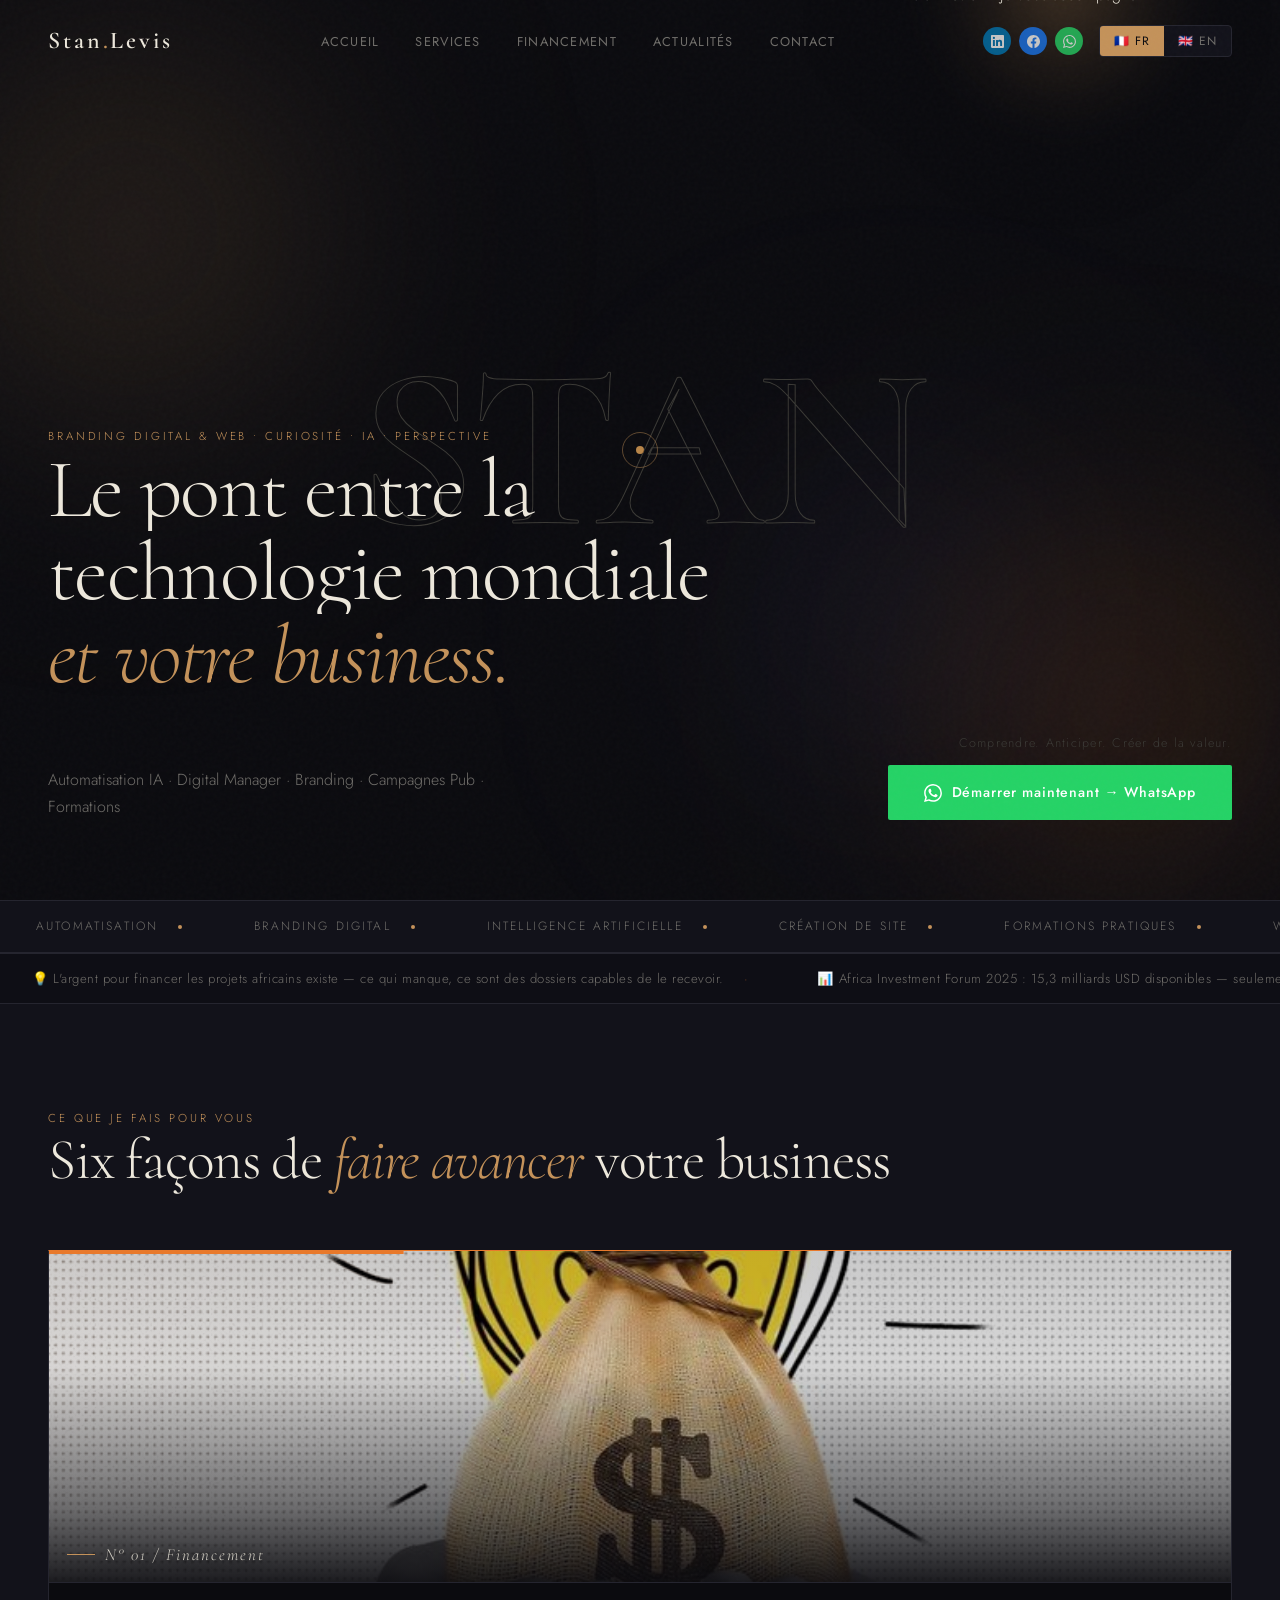
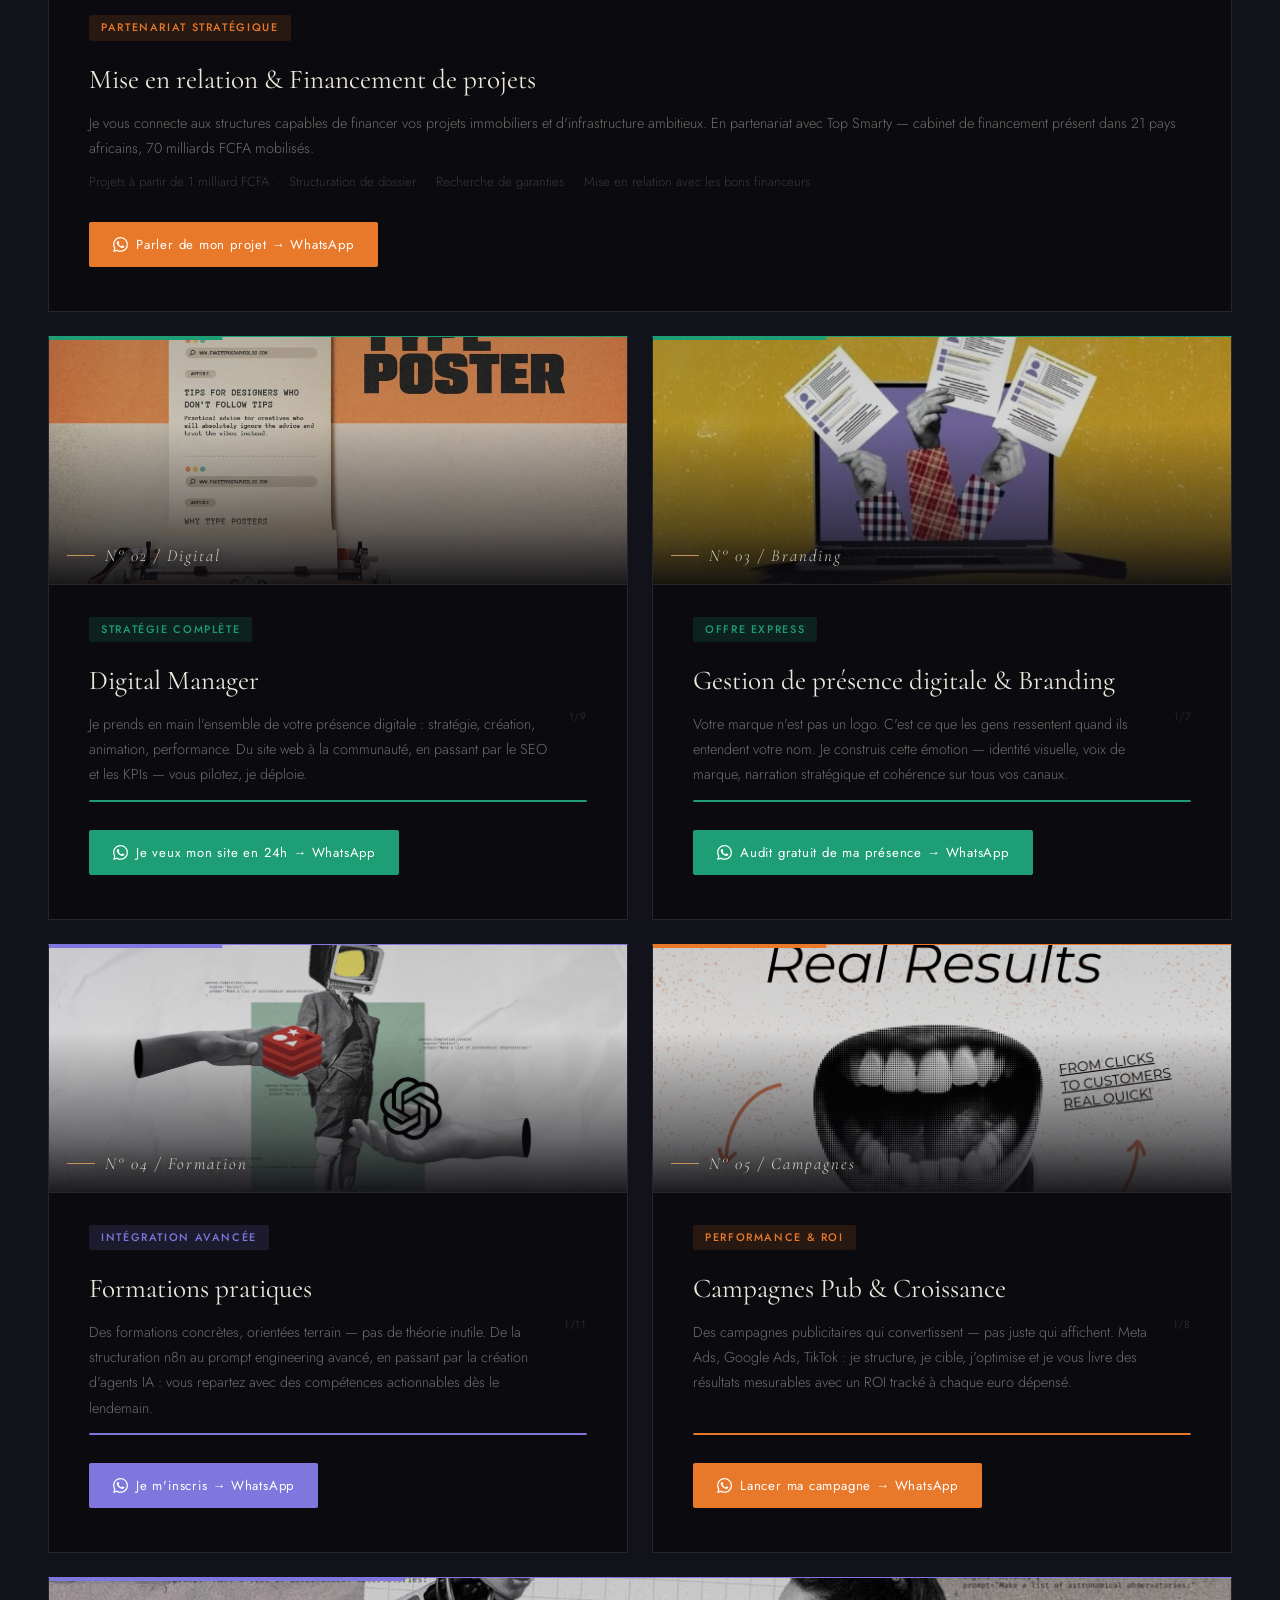
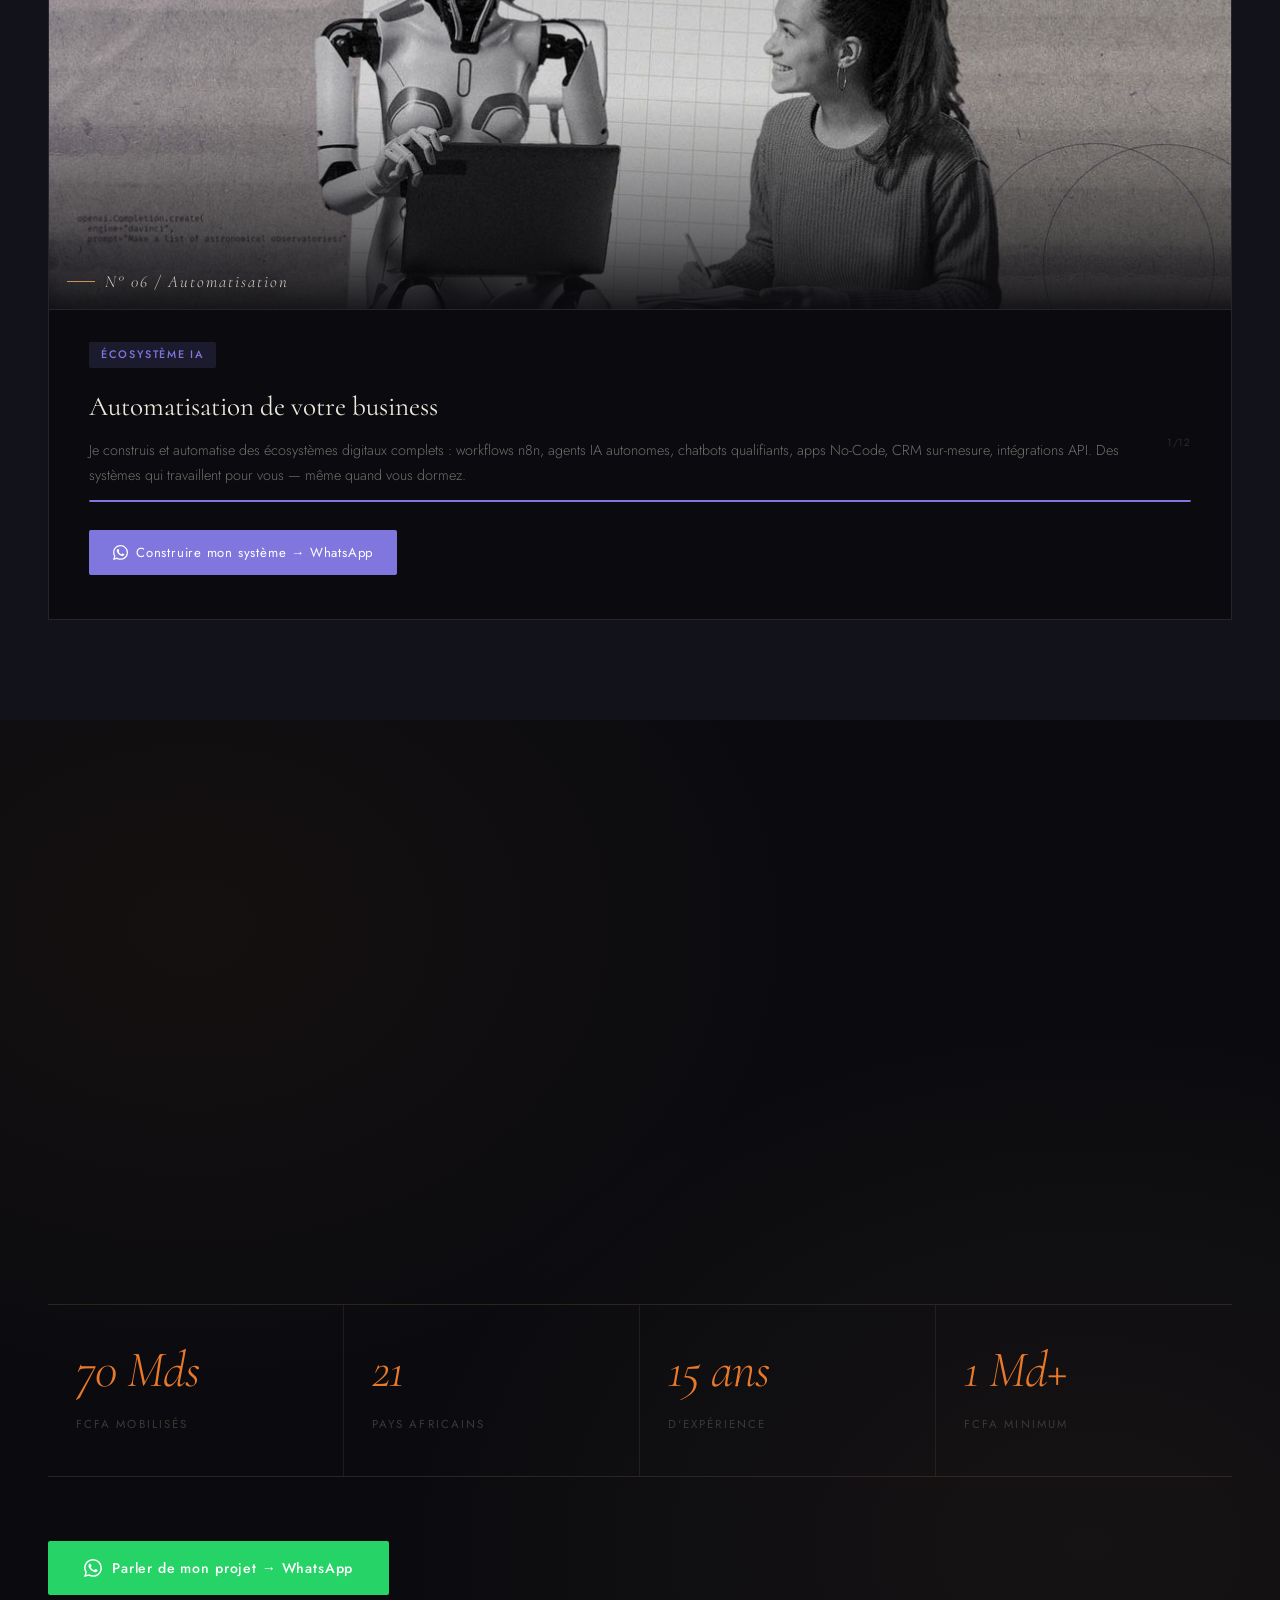
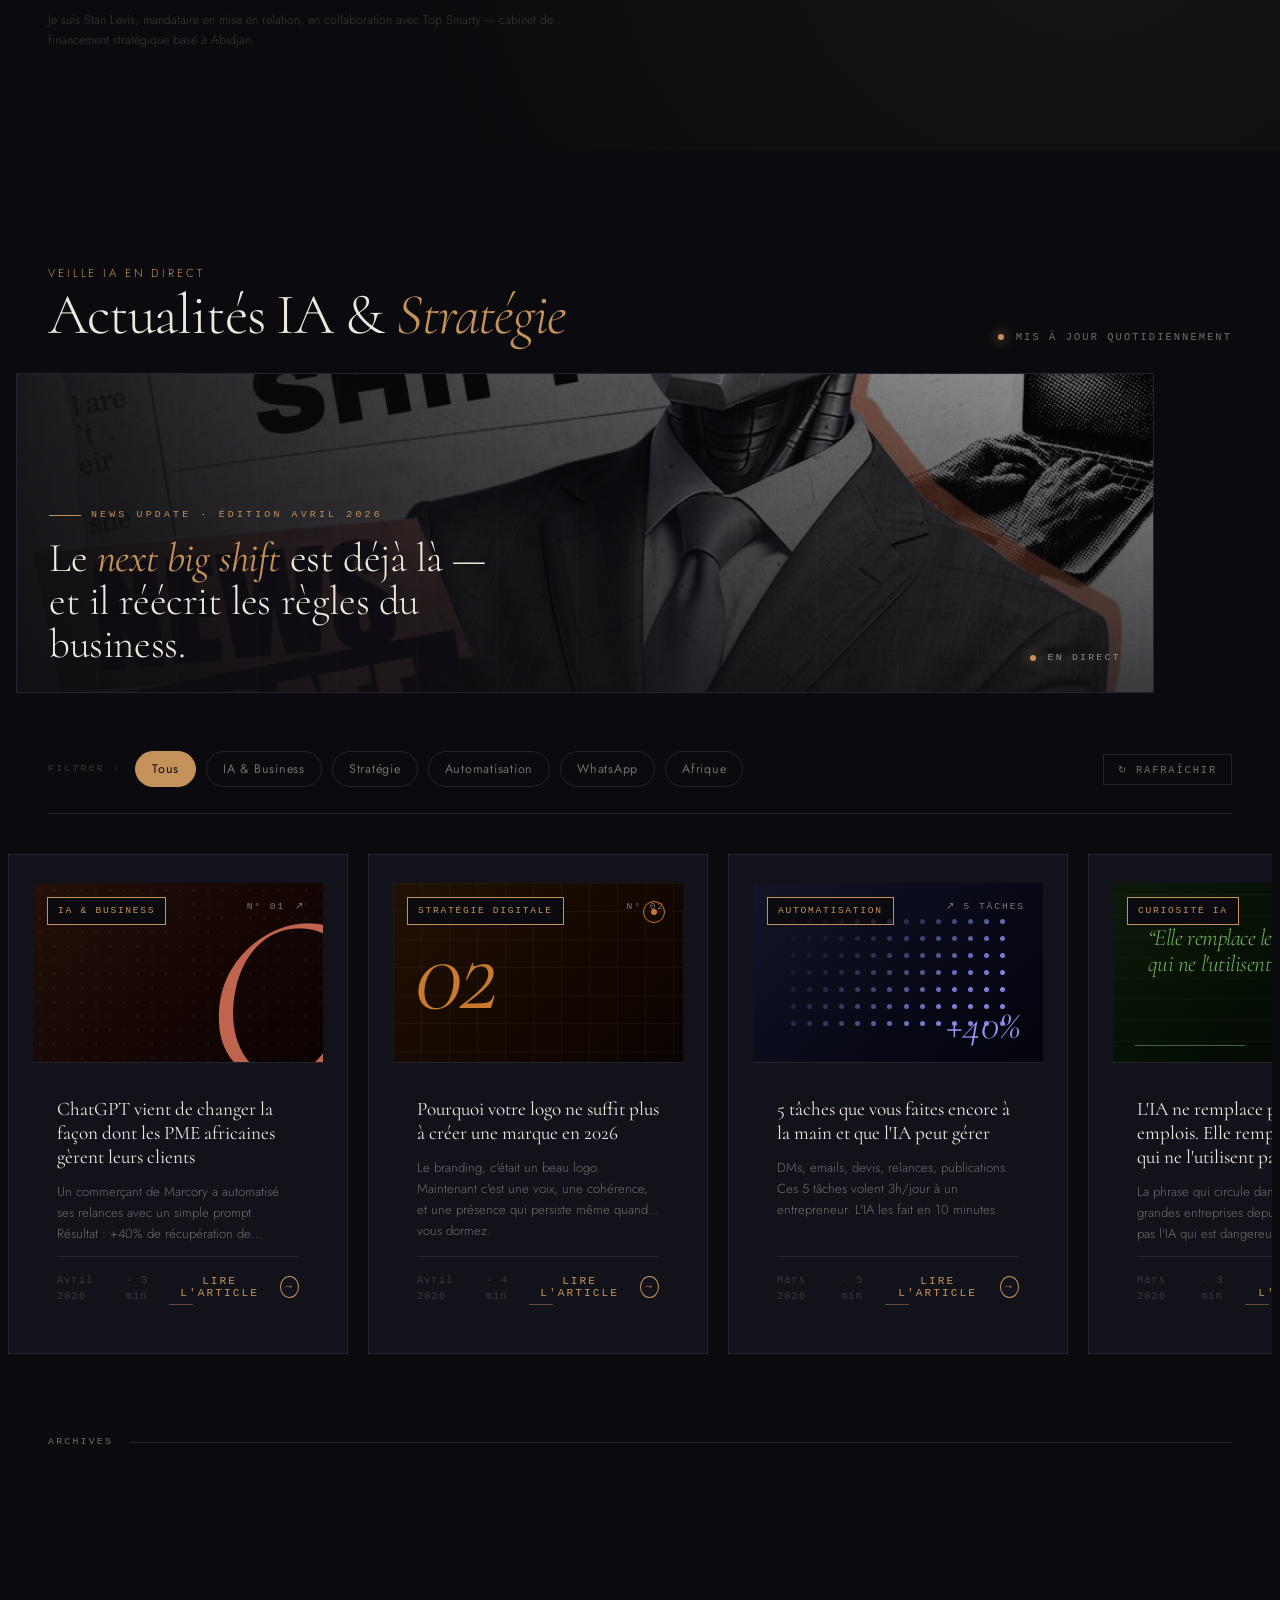
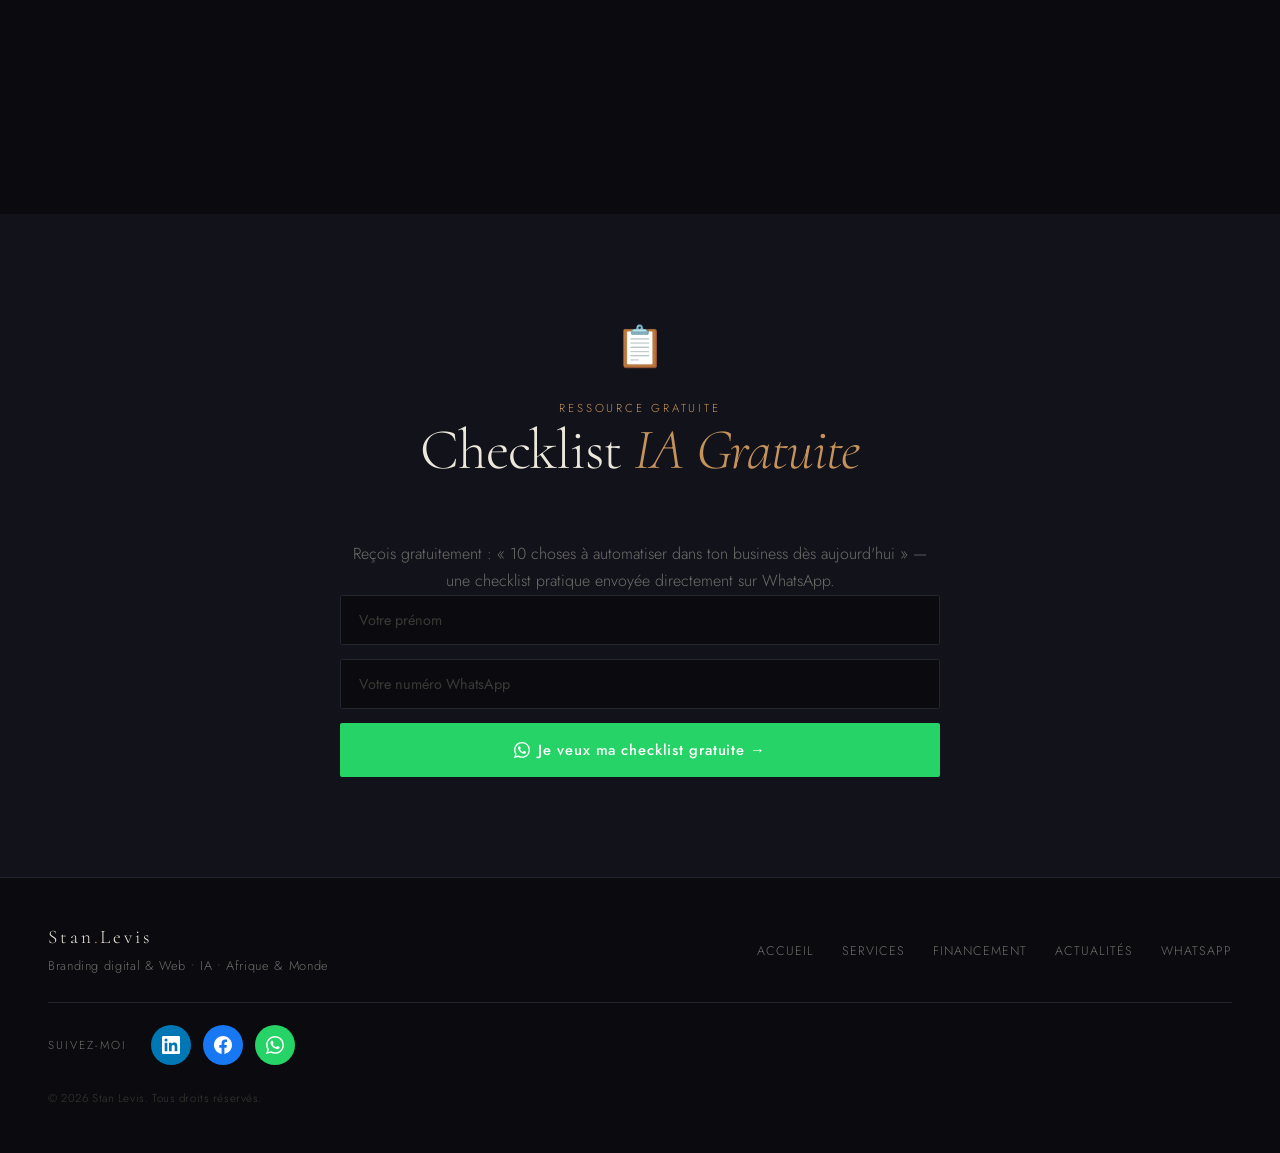
==== commit 5c789185: "Add files via upload" ====
--- a/index.html
+++ b/index.html
@@ -387,6 +387,108 @@
             animation: fadeIn 1.2s ease 0.3s forwards;
         }
         .hero-content { position: relative; z-index: 1; max-width: 1100px; }
+        /* Quand le badge est affiché à droite, on rétrécit le content pour éviter la collision */
+        @media (min-width: 901px) {
+            .hero-content { max-width: min(1100px, 62vw); padding-right: 20px; }
+        }
+
+        /* ─── BADGE STAN — Photo suspendue ─── */
+        .stan-badge {
+            position: absolute;
+            top: -2vh;
+            right: 4vw;
+            width: clamp(280px, 26vw, 460px);
+            z-index: 2;
+            pointer-events: none;
+            transform-origin: 50% 0%;
+            opacity: 0;
+            animation:
+                badgeDrop 1.6s cubic-bezier(0.16, 1, 0.3, 1) 0.5s forwards,
+                badgeSwing 6s ease-in-out 2.1s infinite;
+            filter: drop-shadow(0 30px 50px rgba(0,0,0,0.55)) drop-shadow(0 10px 20px rgba(0,0,0,0.35));
+            will-change: transform, opacity;
+        }
+        .stan-badge-inner {
+            position: relative;
+            transform: translate3d(var(--mx, 0), var(--my, 0), 0) rotate(var(--mrot, 0));
+            transition: transform 0.05s linear;
+            will-change: transform;
+        }
+        .stan-badge img {
+            display: block;
+            width: 100%;
+            height: auto;
+            user-select: none;
+            -webkit-user-drag: none;
+        }
+        /* Halo doré derrière le badge */
+        .stan-badge::before {
+            content: '';
+            position: absolute;
+            left: 50%;
+            top: 38%;
+            width: 90%;
+            aspect-ratio: 1;
+            transform: translate(-50%, -50%);
+            background: radial-gradient(circle, rgba(196,146,90,0.28) 0%, rgba(196,146,90,0.10) 35%, transparent 65%);
+            filter: blur(20px);
+            z-index: -1;
+            opacity: 0;
+            animation: badgeHaloFade 2s ease 1.4s forwards, badgeHaloPulse 5s ease-in-out 3s infinite;
+        }
+        @keyframes badgeDrop {
+            0%   { opacity: 0; transform: translateY(-110%) rotate(-3deg); }
+            60%  { opacity: 1; transform: translateY(2%) rotate(2.5deg); }
+            80%  { transform: translateY(-1%) rotate(-1.2deg); }
+            100% { opacity: 1; transform: translateY(0) rotate(0deg); }
+        }
+        @keyframes badgeSwing {
+            0%, 100% { transform: rotate(-1.4deg) translateY(0); }
+            50%      { transform: rotate(1.4deg) translateY(-6px); }
+        }
+        @keyframes badgeHaloFade {
+            to { opacity: 1; }
+        }
+        @keyframes badgeHaloPulse {
+            0%, 100% { transform: translate(-50%, -50%) scale(1); opacity: 1; }
+            50%      { transform: translate(-50%, -50%) scale(1.12); opacity: 0.75; }
+        }
+        /* Réaction subtile au mouvement souris (variables JS) */
+        .stan-badge {
+            --mx: 0; --my: 0;
+        }
+        @media (hover: hover) and (pointer: fine) {
+            .stan-badge {
+                transition: filter 0.4s ease;
+            }
+            .hero:hover .stan-badge {
+                filter: drop-shadow(0 35px 60px rgba(0,0,0,0.6)) drop-shadow(0 15px 25px rgba(196,146,90,0.18));
+            }
+        }
+        /* Hide on small screens — keeps hero text breathing */
+        @media (max-width: 900px) {
+            .stan-badge {
+                position: relative;
+                top: auto;
+                right: auto;
+                width: clamp(200px, 60vw, 300px);
+                margin: 24px 0 -20px auto;
+                display: block;
+            }
+            .hero { padding-top: 100px; }
+        }
+        @media (max-width: 520px) {
+            .stan-badge {
+                width: 200px;
+                margin: 16px auto -10px;
+            }
+        }
+        @media (prefers-reduced-motion: reduce) {
+            .stan-badge {
+                animation: badgeDrop 0.6s ease forwards;
+            }
+            .stan-badge::before { animation: badgeHaloFade 1s ease forwards; }
+        }
         .hero-label {
             font-size: 0.72rem;
             letter-spacing: 0.25em;
@@ -1177,59 +1279,227 @@
         .finance-ticker-sep { color: #E8792B; opacity: 0.6; }
 
         /* ─── FINANCEMENT SECTION ─── */
-        #financement { background: var(--bg); }
-        .financement-intro { max-width: 640px; font-size: 1rem; color: var(--text-muted); line-height: 1.75; margin-bottom: 64px; }
-        .financement-steps { display: grid; grid-template-columns: repeat(4, 1fr); gap: 1px; background: var(--border); margin-bottom: 64px; }
+        /* ─── FINANCEMENT SECTION — version cinématique ─── */
+        #financement {
+            background: var(--bg);
+            position: relative;
+            overflow: hidden;
+        }
+        /* Bruit éditorial subtil sur la section */
+        #financement::before {
+            content: '';
+            position: absolute;
+            inset: 0;
+            background:
+                radial-gradient(ellipse at 15% 20%, rgba(232,121,43,0.045) 0%, transparent 40%),
+                radial-gradient(ellipse at 85% 80%, rgba(196,146,90,0.06) 0%, transparent 45%);
+            pointer-events: none;
+            z-index: 0;
+        }
+        #financement > * { position: relative; z-index: 1; }
+
+        .financement-intro { max-width: 640px; font-size: 1rem; color: var(--text-muted); line-height: 1.75; margin-bottom: 80px; }
+
+        /* ─── PARCOURS 4 ÉTAPES — éditorial ─── */
+        .financement-steps {
+            display: grid;
+            grid-template-columns: repeat(4, 1fr);
+            gap: 0;
+            margin-bottom: 96px;
+            position: relative;
+            counter-reset: stepc;
+        }
+        /* Ligne de progression continue qui se trace */
+        .financement-steps::before {
+            content: '';
+            position: absolute;
+            left: 28px;
+            right: 28px;
+            top: 56px;
+            height: 1px;
+            background: linear-gradient(90deg,
+                rgba(196,146,90,0.5) 0%,
+                rgba(232,121,43,0.5) 50%,
+                rgba(196,146,90,0.5) 100%);
+            transform-origin: left center;
+            transform: scaleX(0);
+            transition: transform 1.6s cubic-bezier(0.65,0,0.35,1) 0.3s;
+            z-index: 0;
+        }
+        .financement-steps.in-view::before { transform: scaleX(1); }
+
         .financement-step {
-            background: var(--bg);
-            padding: 36px 28px;
+            background: transparent;
+            padding: 0 28px 28px 0;
             position: relative;
-        }
+            z-index: 1;
+            opacity: 0;
+            transform: translateY(28px);
+            transition: opacity 0.7s cubic-bezier(0.16,1,0.3,1), transform 0.7s cubic-bezier(0.16,1,0.3,1);
+        }
+        .financement-steps.in-view .financement-step { opacity: 1; transform: translateY(0); }
+        .financement-steps.in-view .financement-step:nth-child(1) { transition-delay: 0.6s; }
+        .financement-steps.in-view .financement-step:nth-child(2) { transition-delay: 0.85s; }
+        .financement-steps.in-view .financement-step:nth-child(3) { transition-delay: 1.1s; }
+        .financement-steps.in-view .financement-step:nth-child(4) { transition-delay: 1.35s; }
+
+        /* Numéro géant — serif italique, style éditorial */
         .financement-step-num {
             font-family: var(--font-display);
-            font-size: 3rem;
-            font-weight: 700;
-            color: var(--text-dim);
-            line-height: 1;
-            margin-bottom: 20px;
-        }
+            font-style: italic;
+            font-weight: 300;
+            font-size: clamp(4rem, 7vw, 7.5rem);
+            line-height: 0.85;
+            letter-spacing: -0.04em;
+            color: transparent;
+            -webkit-text-stroke: 1px rgba(196,146,90,0.55);
+            margin-bottom: 32px;
+            position: relative;
+            display: inline-block;
+            transition: color 0.5s cubic-bezier(0.65,0,0.35,1), -webkit-text-stroke-color 0.5s ease, transform 0.5s cubic-bezier(0.16,1,0.3,1);
+        }
+        /* Disque à droite du numéro — comme un nœud sur la ligne */
+        .financement-step-num::after {
+            content: '';
+            position: absolute;
+            right: -16px;
+            top: 50%;
+            width: 8px;
+            height: 8px;
+            border-radius: 50%;
+            background: var(--bg);
+            border: 1px solid rgba(196,146,90,0.6);
+            transform: translateY(-50%) scale(0);
+            transition: transform 0.5s cubic-bezier(0.16,1,0.3,1) 0.4s, background 0.4s ease, border-color 0.4s ease, box-shadow 0.4s ease;
+        }
+        .financement-steps.in-view .financement-step-num::after { transform: translateY(-50%) scale(1); }
+
         .financement-step-title {
             font-family: var(--font-display);
-            font-size: 1.15rem;
+            font-size: 1.25rem;
             font-weight: 400;
-            margin-bottom: 12px;
+            margin-bottom: 14px;
             color: var(--text);
-        }
-        .financement-step-desc { font-size: 0.86rem; color: var(--text-muted); line-height: 1.65; }
-        .financement-step::after {
-            content: '→';
+            letter-spacing: -0.005em;
+            line-height: 1.25;
+        }
+        .financement-step-desc {
+            font-size: 0.88rem;
+            color: var(--text-muted);
+            line-height: 1.7;
+            max-width: 28ch;
+        }
+
+        /* Hover : le numéro se remplit en or, le nœud s'allume */
+        .financement-step { cursor: default; }
+        .financement-step:hover .financement-step-num {
+            color: #C4925A;
+            -webkit-text-stroke-color: #C4925A;
+            transform: translateY(-4px);
+        }
+        .financement-step:hover .financement-step-num::after {
+            background: #E8792B;
+            border-color: #E8792B;
+            box-shadow: 0 0 0 5px rgba(232,121,43,0.18), 0 0 20px rgba(232,121,43,0.4);
+        }
+        .financement-step:hover .financement-step-title { color: #FFD9A8; }
+
+        /* Plus d'arrow — la ligne fait le travail */
+        .financement-step::after { display: none; }
+
+        /* ─── STATS — chiffres-vitrine ─── */
+        .financement-stats {
+            display: grid;
+            grid-template-columns: repeat(4, 1fr);
+            gap: 0;
+            margin-bottom: 64px;
+            border-top: 1px solid rgba(196,146,90,0.18);
+            border-bottom: 1px solid rgba(196,146,90,0.18);
+        }
+        .financement-stat {
+            background: transparent;
+            border: none;
+            border-right: 1px solid rgba(196,146,90,0.12);
+            padding: 40px 28px;
+            text-align: left;
+            position: relative;
+            transition: background 0.5s ease;
+            overflow: hidden;
+        }
+        .financement-stat:last-child { border-right: none; }
+        .financement-stat::before {
+            content: '';
             position: absolute;
-            right: -14px;
-            top: 50%;
-            transform: translateY(-50%);
-            color: #E8792B;
-            font-size: 1.1rem;
-            z-index: 1;
-        }
-        .financement-step:last-child::after { display: none; }
-        .financement-stats { display: grid; grid-template-columns: repeat(4, 1fr); gap: 24px; margin-bottom: 56px; }
-        .financement-stat {
-            background: var(--surface);
-            border: 1px solid var(--border);
-            padding: 28px 24px;
-            text-align: center;
-        }
+            left: 0; top: 0;
+            width: 100%;
+            height: 1px;
+            background: linear-gradient(90deg, transparent, #E8792B, transparent);
+            transform: scaleX(0);
+            transform-origin: left center;
+            transition: transform 0.6s cubic-bezier(0.65,0,0.35,1);
+        }
+        .financement-stat:hover { background: rgba(232,121,43,0.03); }
+        .financement-stat:hover::before { transform: scaleX(1); }
+
         .financement-stat-val {
             font-family: var(--font-display);
-            font-size: 2rem;
-            font-weight: 600;
+            font-style: italic;
+            font-weight: 300;
+            font-size: clamp(2.4rem, 4vw, 3.6rem);
             color: #E8792B;
             line-height: 1;
-            margin-bottom: 8px;
-        }
-        .financement-stat-label { font-size: 0.8rem; color: var(--text-muted); letter-spacing: 0.05em; }
+            margin-bottom: 14px;
+            letter-spacing: -0.02em;
+            transition: color 0.4s ease, transform 0.5s cubic-bezier(0.16,1,0.3,1);
+        }
+        .financement-stat:hover .financement-stat-val {
+            color: #FFB87D;
+            transform: translateY(-3px);
+        }
+        .financement-stat-label {
+            font-size: 0.72rem;
+            color: var(--text-dim);
+            letter-spacing: 0.18em;
+            text-transform: uppercase;
+            font-weight: 400;
+        }
+
         .financement-cta-wrap { display: flex; flex-direction: column; gap: 16px; align-items: flex-start; }
         .financement-disclaimer { font-size: 0.78rem; color: var(--text-dim); line-height: 1.6; max-width: 560px; }
+
+        /* Responsive */
+        @media (max-width: 900px) {
+            .financement-steps {
+                grid-template-columns: 1fr;
+                gap: 0;
+            }
+            .financement-steps::before {
+                left: 28px;
+                right: auto;
+                top: 0;
+                bottom: 0;
+                width: 1px;
+                height: auto;
+                background: linear-gradient(180deg,
+                    rgba(196,146,90,0.5) 0%,
+                    rgba(232,121,43,0.5) 50%,
+                    rgba(196,146,90,0.5) 100%);
+                transform-origin: top center;
+                transform: scaleY(0);
+            }
+            .financement-steps.in-view::before { transform: scaleY(1); }
+            .financement-step { padding: 0 0 40px 60px; }
+            .financement-step-num { font-size: 4rem; margin-bottom: 16px; }
+            .financement-step-num::after { right: auto; left: -42px; top: 36px; }
+            .financement-stats { grid-template-columns: repeat(2, 1fr); }
+            .financement-stat:nth-child(2) { border-right: none; }
+            .financement-stat:nth-child(1), .financement-stat:nth-child(2) { border-bottom: 1px solid rgba(196,146,90,0.12); }
+        }
+        @media (max-width: 520px) {
+            .financement-stats { grid-template-columns: 1fr; }
+            .financement-stat { border-right: none !important; border-bottom: 1px solid rgba(196,146,90,0.12); }
+            .financement-stat:last-child { border-bottom: none; }
+        }
 
         /* ─── INSIGHTS CARDS ─── */
         .insights-grid { display: grid; grid-template-columns: repeat(2, 1fr); gap: 20px; margin-top: 40px; }
@@ -1719,6 +1989,13 @@
 <!-- HERO -->
 <section class="hero" id="accueil">
     <div class="hero-bg-text" aria-hidden="true">STAN</div>
+
+    <!-- Badge Stan — photo suspendue façon lanyard -->
+    <div class="stan-badge" aria-hidden="false">
+        <div class="stan-badge-inner">
+            <img src="images/stan-badge.png" alt="Stan Lévis — je vous accompagne" loading="eager" decoding="async" />
+        </div>
+    </div>
 
     <div class="hero-content">
         <p class="hero-label fr">Branding digital &amp; Web • Curiosité • IA • Perspective</p>
@@ -2542,6 +2819,21 @@
         }
     }());
 
+    // ─── FINANCEMENT — déclenche la ligne + cascade des étapes ───
+    (function () {
+        var steps = document.querySelector('.financement-steps');
+        if (!steps) return;
+        var obs = new IntersectionObserver(function (entries) {
+            entries.forEach(function (entry) {
+                if (entry.isIntersecting) {
+                    steps.classList.add('in-view');
+                    obs.unobserve(steps);
+                }
+            });
+        }, { threshold: 0.25 });
+        obs.observe(steps);
+    }());
+
     // ─── STATS COUNTERS — anime au reveal ───
     (function () {
         var stats = document.querySelectorAll('.financement-stat-val');
@@ -2591,6 +2883,66 @@
             bgText.style.setProperty('--py', p + 'px');
             bgText.style.transform = 'translate(-50%, calc(-50% + ' + p + 'px)) scale(' + (1 + y * 0.0002) + ')';
         }, { passive: true });
+    }());
+
+    // ─── BADGE STAN — parallax souris + scroll (effet vivant) ───
+    (function () {
+        var badge = document.querySelector('.stan-badge');
+        var inner = document.querySelector('.stan-badge-inner');
+        var hero = document.querySelector('.hero');
+        if (!badge || !inner || !hero) return;
+
+        // Skip on touch / reduced-motion
+        if (window.matchMedia('(prefers-reduced-motion: reduce)').matches) return;
+        if (!window.matchMedia('(hover: hover) and (pointer: fine)').matches) return;
+
+        var targetX = 0, targetY = 0, targetRot = 0;
+        var curX = 0, curY = 0, curRot = 0;
+        var scrollY = 0;
+        var rafId = null;
+
+        function onMove(e) {
+            var rect = hero.getBoundingClientRect();
+            var nx = (e.clientX - rect.left) / rect.width;   // 0..1
+            var ny = (e.clientY - rect.top) / rect.height;   // 0..1
+            // Subtle: max ±10px translate, ±2deg tilt
+            targetX = (nx - 0.5) * -14;
+            targetY = (ny - 0.5) * -10;
+            targetRot = (nx - 0.5) * -2.2;
+            schedule();
+        }
+        function onLeave() {
+            targetX = 0; targetY = 0; targetRot = 0;
+            schedule();
+        }
+        function onScroll() {
+            scrollY = window.scrollY;
+            schedule();
+        }
+        function schedule() {
+            if (rafId) return;
+            rafId = requestAnimationFrame(tick);
+        }
+        function tick() {
+            rafId = null;
+            // ease toward target
+            curX += (targetX - curX) * 0.08;
+            curY += (targetY - curY) * 0.08;
+            curRot += (targetRot - curRot) * 0.08;
+            // scroll parallax — subtle drift up
+            var sp = Math.min(scrollY, window.innerHeight) * 0.12;
+            inner.style.setProperty('--mx', curX + 'px');
+            inner.style.setProperty('--my', (curY - sp) + 'px');
+            inner.style.setProperty('--mrot', curRot + 'deg');
+            // keep animating if not settled
+            if (Math.abs(targetX - curX) > 0.05 || Math.abs(targetY - curY) > 0.05 || Math.abs(targetRot - curRot) > 0.02) {
+                schedule();
+            }
+        }
+
+        hero.addEventListener('mousemove', onMove);
+        hero.addEventListener('mouseleave', onLeave);
+        window.addEventListener('scroll', onScroll, { passive: true });
     }());
 
     // ─── CAROUSEL CONTENT DATA ───
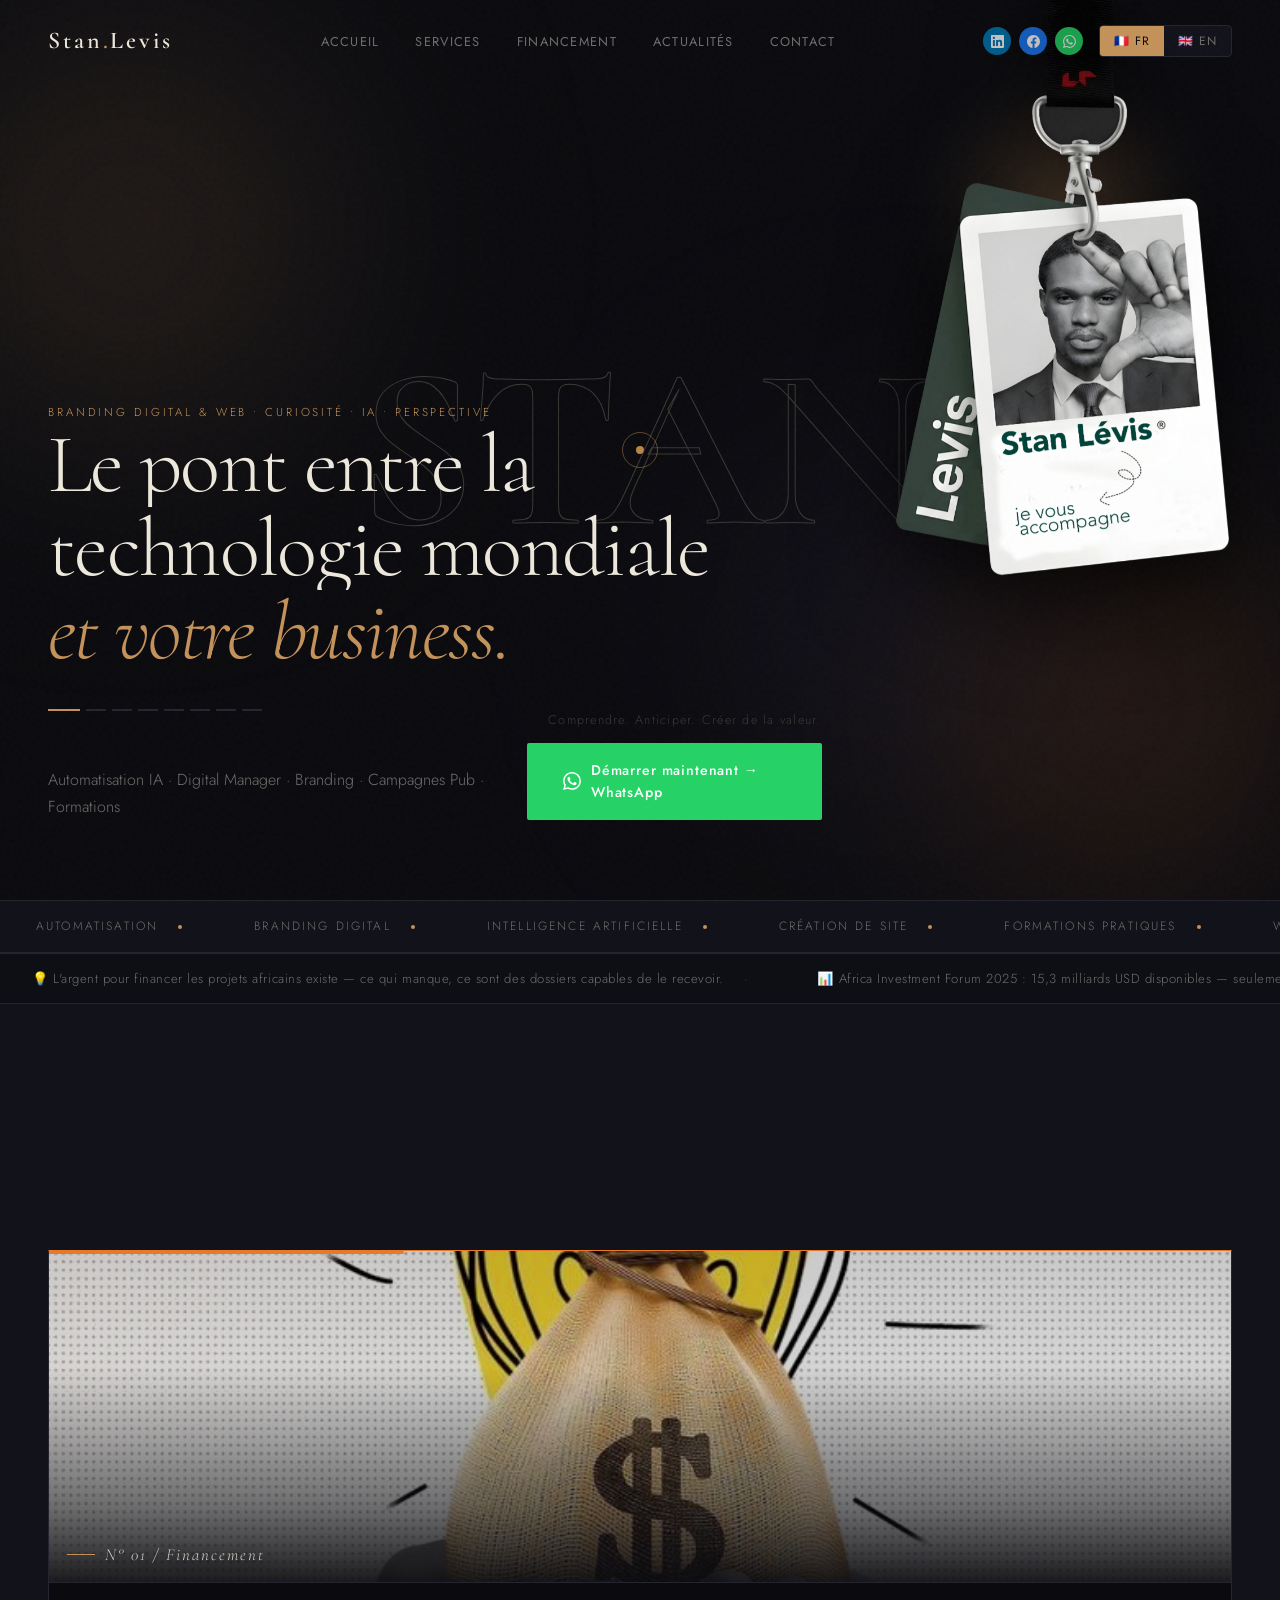
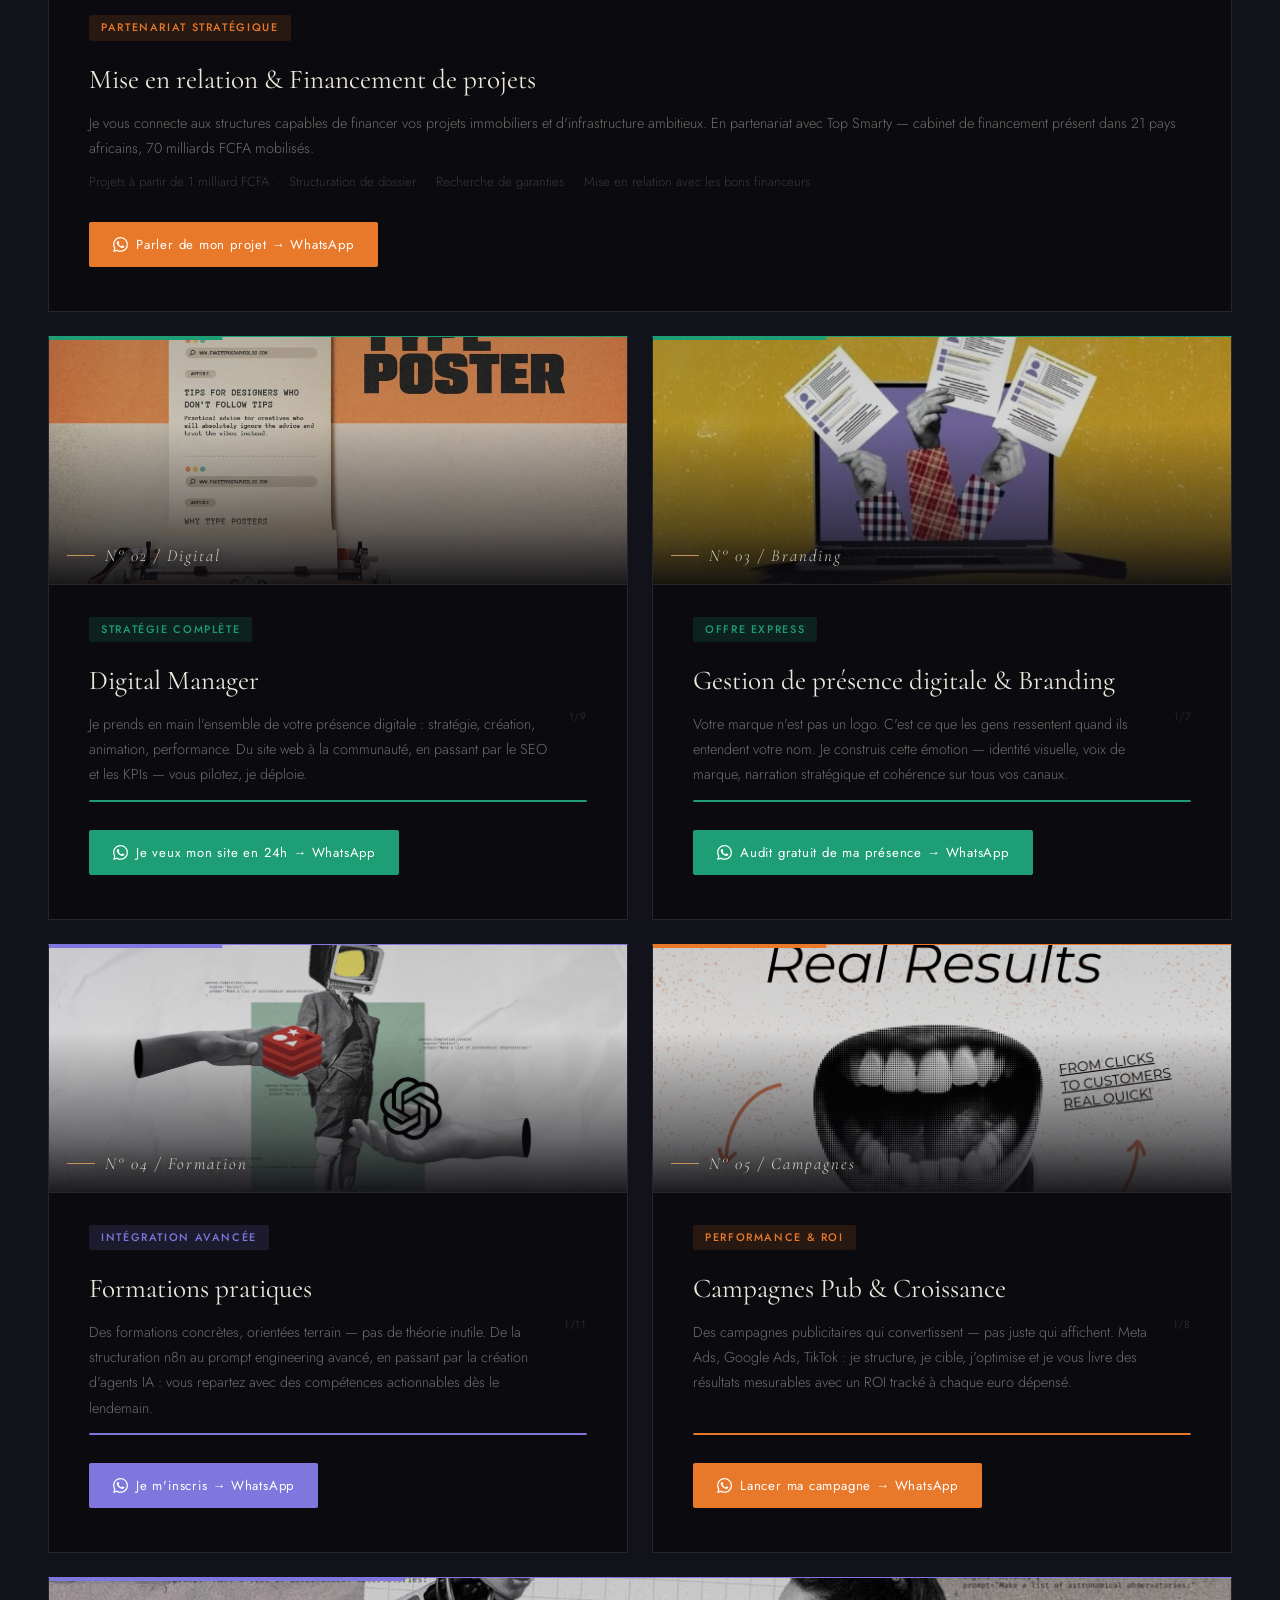
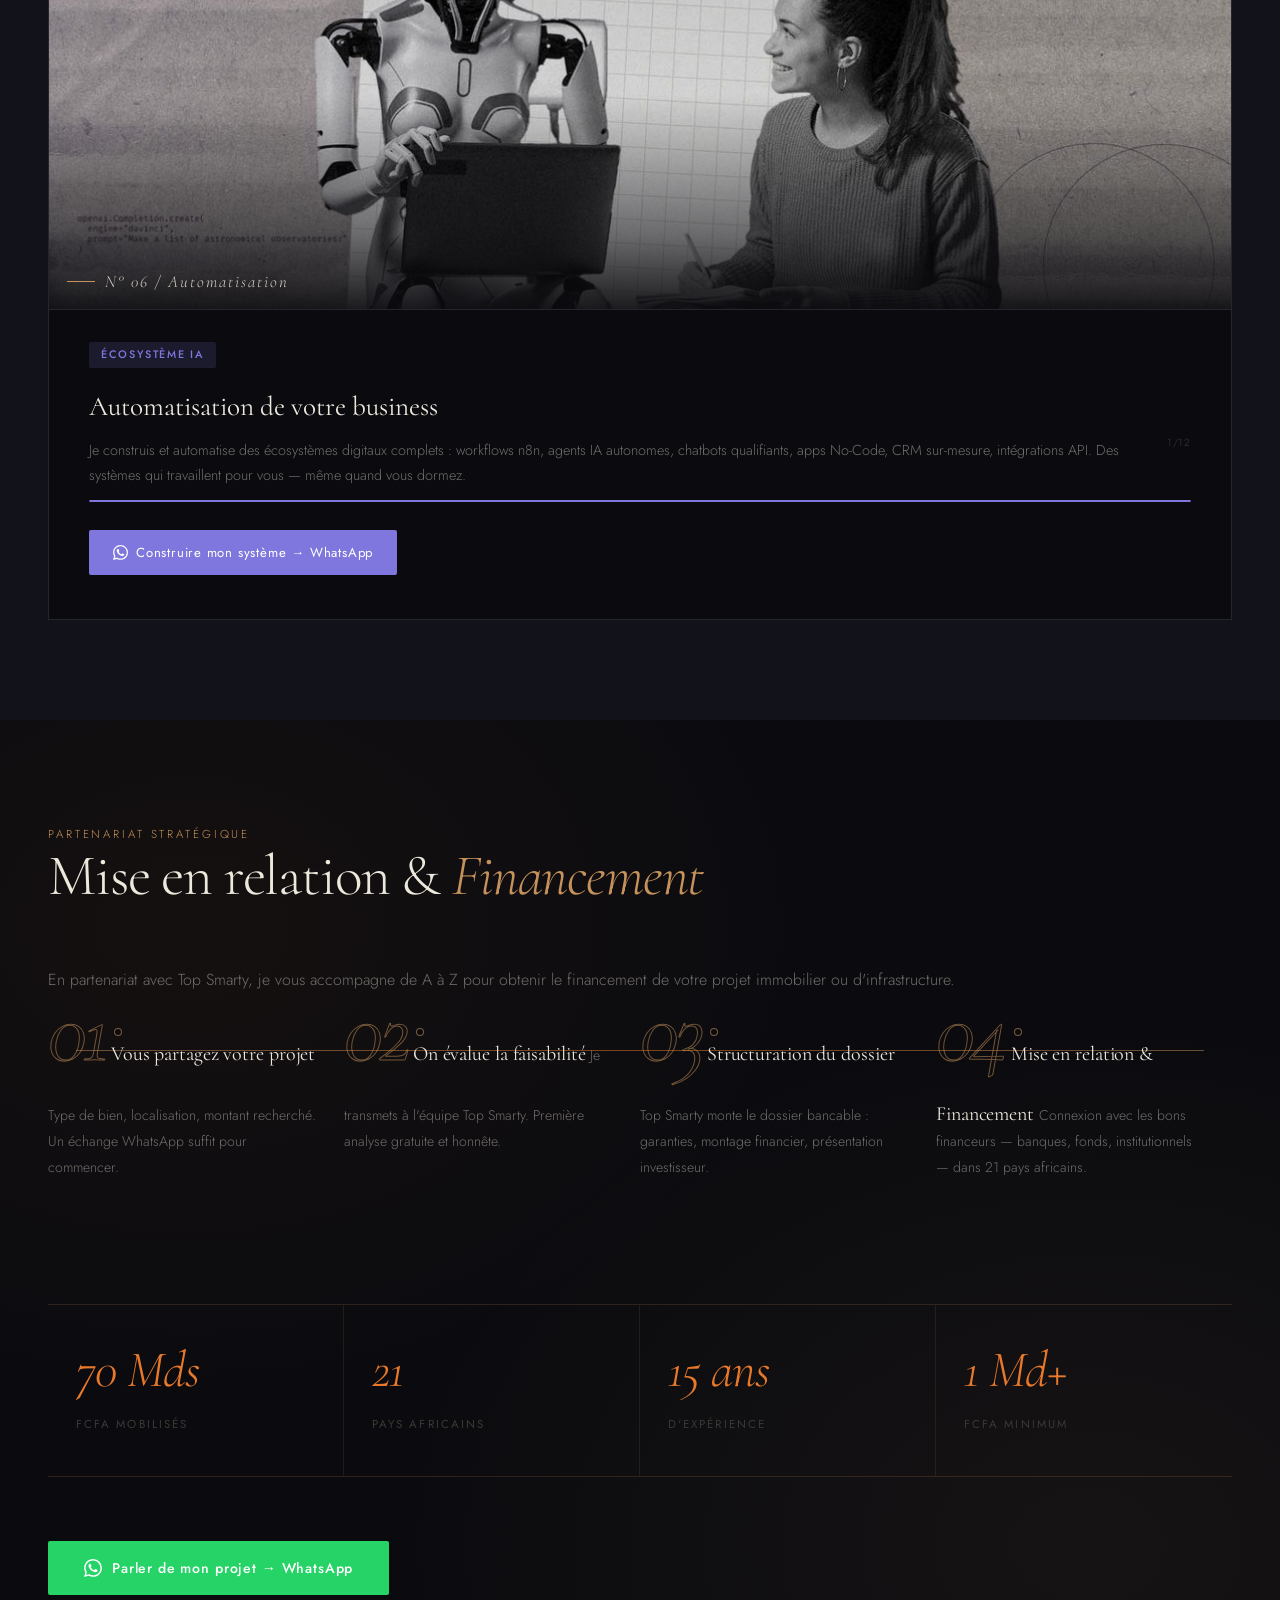
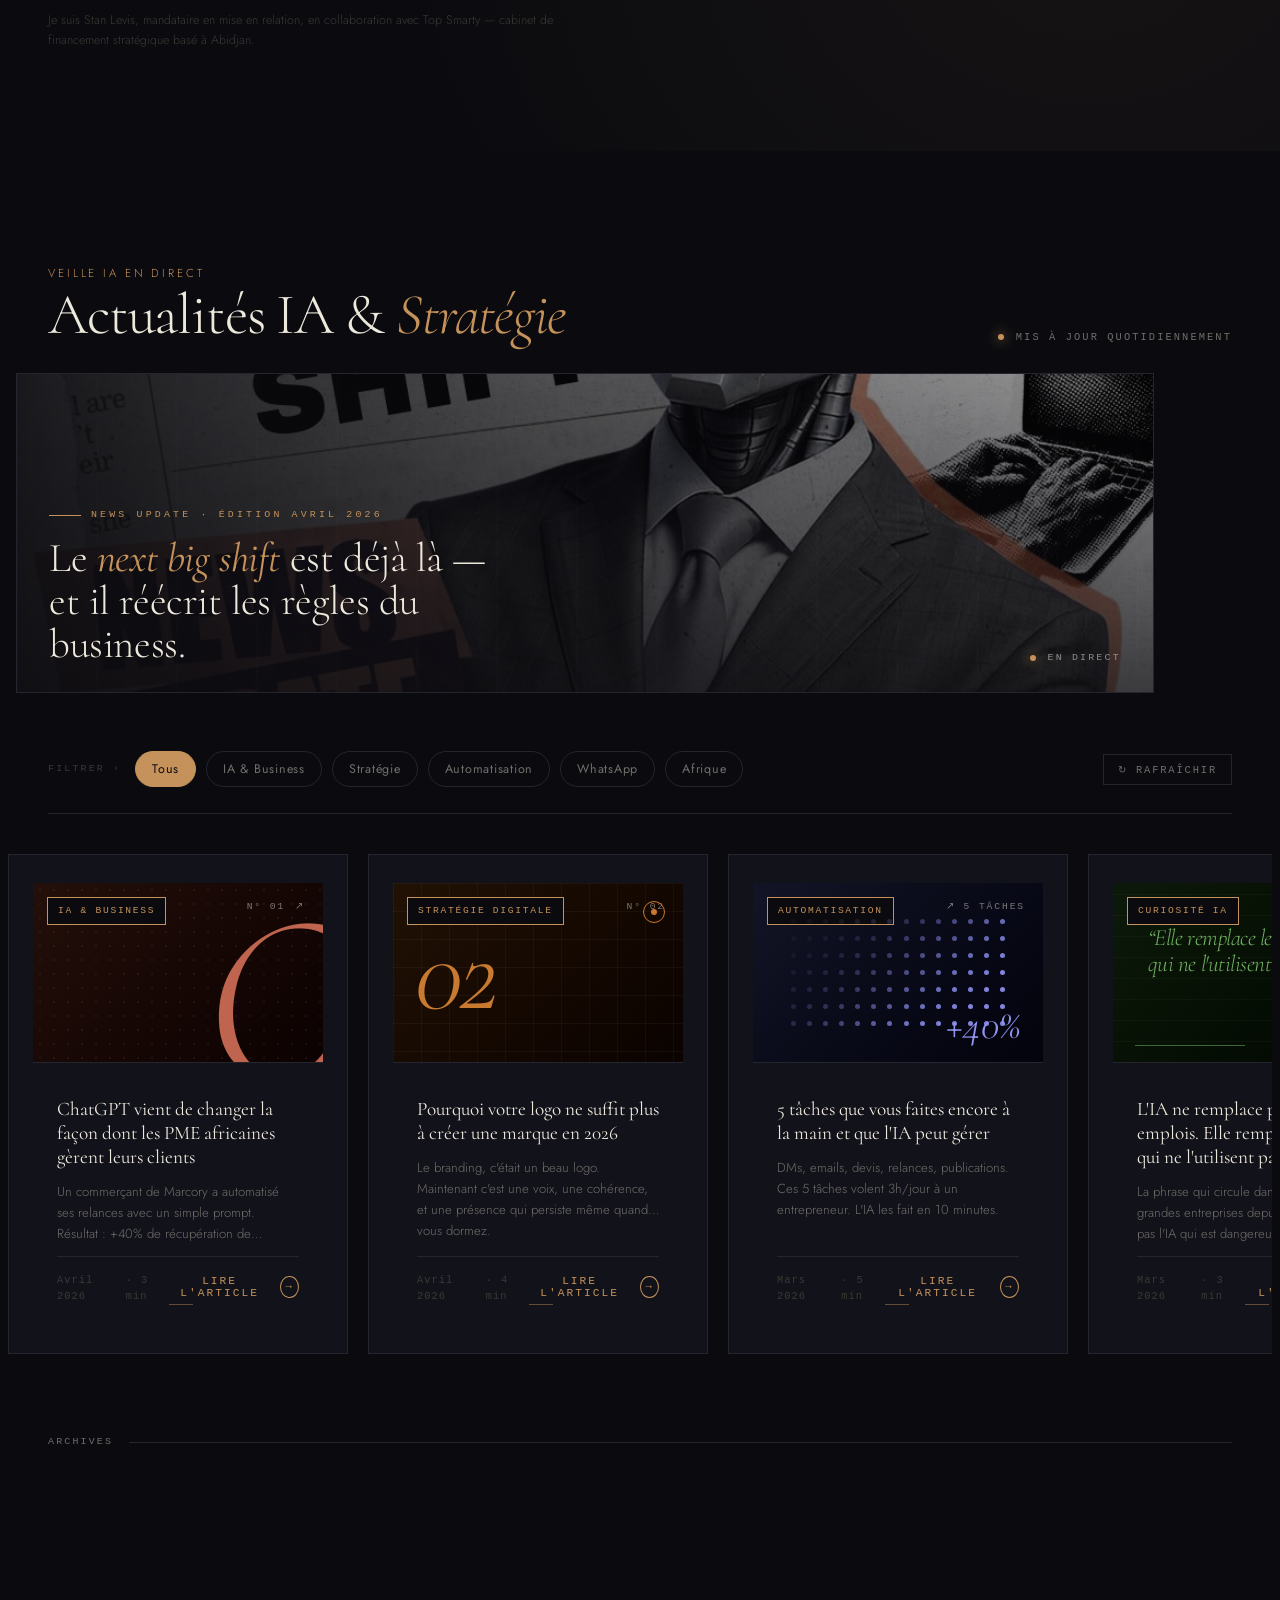
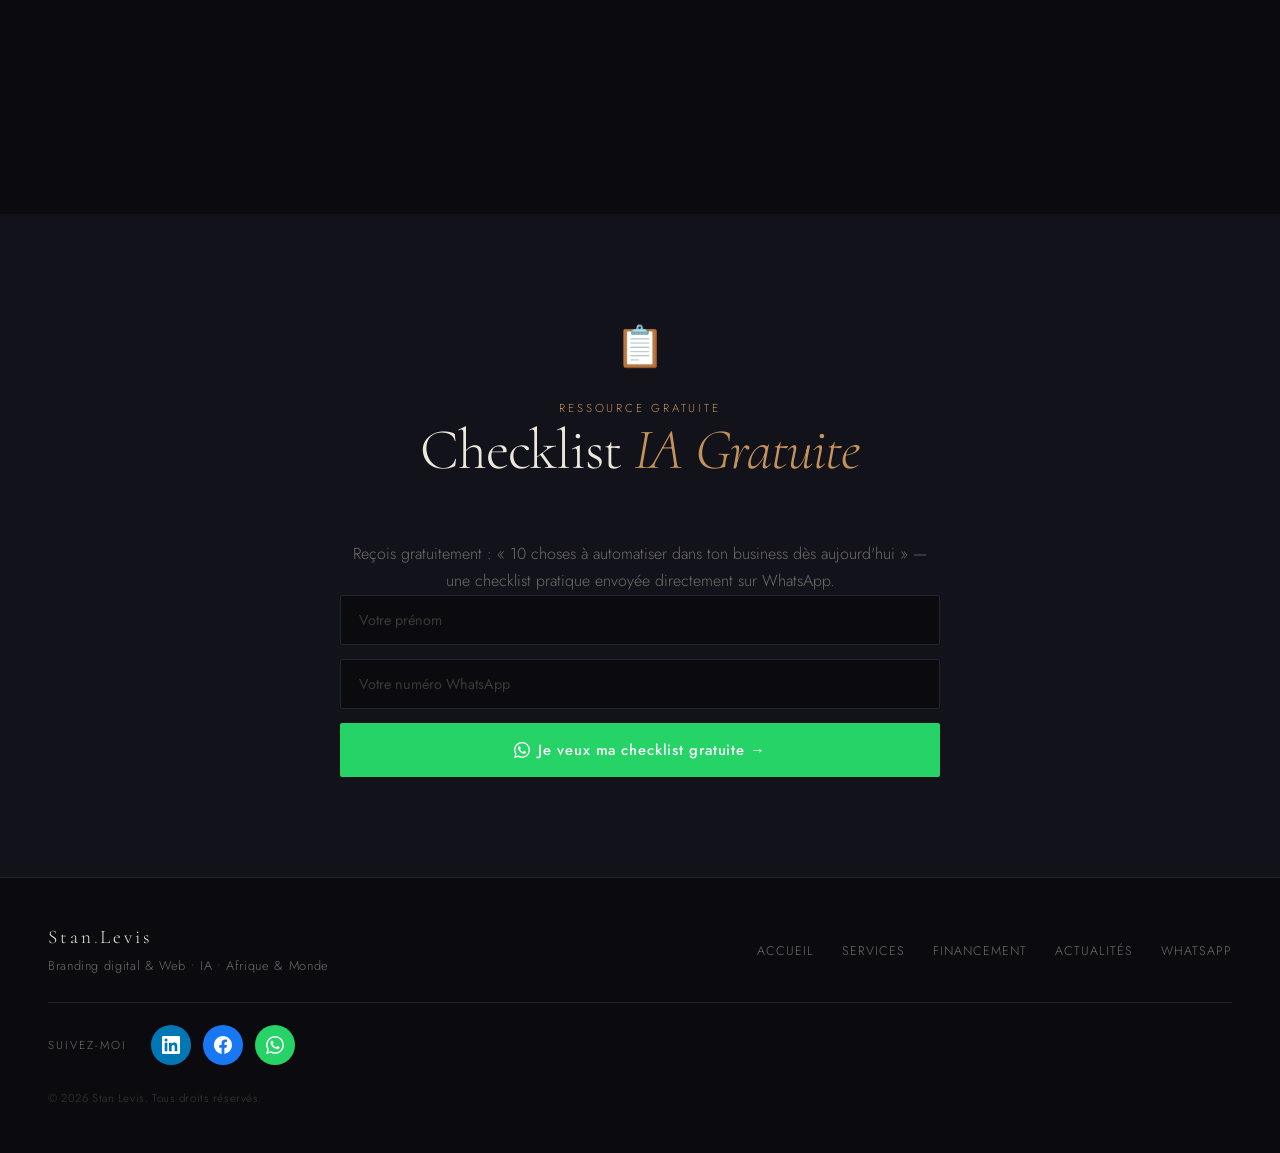
==== commit fd6aaeed: "Rename index (1)99.html to index.html" ====
--- a/index.html
+++ b/index.html
@@ -517,6 +517,66 @@
         .hero-headline .line:nth-child(2) span { animation: lineReveal 0.9s cubic-bezier(0.16,1,0.3,1) 0.85s forwards; }
         .hero-headline .line:nth-child(3) span { animation: lineReveal 0.9s cubic-bezier(0.16,1,0.3,1) 1.0s forwards; }
         .hero-headline em { font-style: italic; color: var(--accent); }
+
+        /* ── HERO ROTATOR ── */
+        .hero-rotate-inner { display: block; position: relative; }
+        .hero-msg {
+            display: none;
+            flex-direction: column;
+            gap: 0;
+        }
+        .hero-msg.active { display: flex; }
+        .hero-msg .line {
+            display: block;
+            overflow: hidden;
+        }
+        .hero-msg .line span,
+        .hero-msg .line > em,
+        .hero-msg .line > span > em {
+            display: block;
+            transform: translateY(110%);
+            animation: heroLineIn 0.75s cubic-bezier(0.16,1,0.3,1) forwards;
+        }
+        .hero-msg .line:nth-child(1) span,
+        .hero-msg .line:nth-child(1) > em { animation-delay: 0.05s; }
+        .hero-msg .line:nth-child(2) span,
+        .hero-msg .line:nth-child(2) > em { animation-delay: 0.18s; }
+        .hero-msg .line:nth-child(3) span,
+        .hero-msg .line:nth-child(3) > em { animation-delay: 0.3s; }
+
+        .hero-msg.leaving .line span,
+        .hero-msg.leaving .line > em,
+        .hero-msg.leaving .line > span > em {
+            animation: heroLineOut 0.45s cubic-bezier(0.7,0,1,1) forwards !important;
+        }
+        .hero-msg.leaving .line:nth-child(3) span,
+        .hero-msg.leaving .line:nth-child(3) > em { animation-delay: 0s !important; }
+        .hero-msg.leaving .line:nth-child(2) span,
+        .hero-msg.leaving .line:nth-child(2) > em { animation-delay: 0.07s !important; }
+        .hero-msg.leaving .line:nth-child(1) span,
+        .hero-msg.leaving .line:nth-child(1) > em { animation-delay: 0.14s !important; }
+
+        @keyframes heroLineIn {
+            to { transform: translateY(0); }
+        }
+        @keyframes heroLineOut {
+            to { transform: translateY(-110%); }
+        }
+
+        /* dots indicateurs */
+        .hero-dots {
+            display: flex; gap: 6px; margin-top: 20px;
+        }
+        .hero-dot {
+            width: 20px; height: 2px;
+            background: var(--border);
+            transition: background 0.4s, width 0.4s;
+            cursor: pointer;
+        }
+        .hero-dot.active {
+            background: var(--accent);
+            width: 32px;
+        }
         .hero-bottom { display: flex; align-items: flex-end; justify-content: space-between; gap: 40px; }
         .hero-sub {
             font-size: 1rem;
@@ -2001,20 +2061,58 @@
         <p class="hero-label fr">Branding digital &amp; Web • Curiosité • IA • Perspective</p>
         <p class="hero-label en">Digital Branding &amp; Web • Curiosity • AI • Perspective</p>
 
-        <h1 class="hero-headline">
-            <span class="line">
-                <span class="fr">Le pont entre la</span>
-                <span class="en">The bridge between</span>
-            </span>
-            <span class="line">
-                <span class="fr">technologie mondiale</span>
-                <span class="en">global technology</span>
-            </span>
-            <span class="line">
-                <span><em class="fr">et votre business.</em><em class="en">and your business.</em></span>
+        <h1 class="hero-headline" id="hero-rotator" aria-live="polite">
+            <span class="hero-rotate-inner" id="hero-rotate-inner">
+                <span class="hero-msg active">
+                    <span class="line"><span class="fr">Le pont entre la</span><span class="en">The bridge between</span></span>
+                    <span class="line"><span class="fr">technologie mondiale</span><span class="en">global technology</span></span>
+                    <span class="line"><span><em class="fr">et votre business.</em><em class="en">and your business.</em></span></span>
+                </span>
+                <span class="hero-msg">
+                    <span class="line"><span class="fr">L'IA arrive en Afrique.</span><span class="en">AI is arriving in Africa.</span></span>
+                    <span class="line"><span class="fr">Ceux qui la comprennent</span><span class="en">Those who understand it</span></span>
+                    <span class="line"><span><em class="fr">prendront une longueur d'avance définitive.</em><em class="en">will take a permanent lead.</em></span></span>
+                </span>
+                <span class="hero-msg">
+                    <span class="line"><span class="fr">Vous gérez encore à la main</span><span class="en">You're still doing manually</span></span>
+                    <span class="line"><span><em class="fr">ce que l'IA fait en 10 minutes.</em><em class="en">what AI handles in 10 minutes.</em></span></span>
+                </span>
+                <span class="hero-msg">
+                    <span class="line"><span class="fr">Comprendre.</span><span class="en">Understand.</span></span>
+                    <span class="line"><span class="fr">Anticiper.</span><span class="en">Anticipate.</span></span>
+                    <span class="line"><span><em class="fr">Créer de la valeur.</em><em class="en">Create value.</em></span></span>
+                </span>
+                <span class="hero-msg">
+                    <span class="line"><span class="fr">Digital Manager · Automatisation</span><span class="en">Digital Manager · Automation</span></span>
+                    <span class="line"><span class="fr">Branding · Financement</span><span class="en">Branding · Financing</span></span>
+                    <span class="line"><span><em class="fr">Un seul interlocuteur.</em><em class="en">One point of contact.</em></span></span>
+                </span>
+                <span class="hero-msg">
+                    <span class="line"><span class="fr">Pendant que vous lisez ceci,</span><span class="en">While you read this,</span></span>
+                    <span class="line"><span><em class="fr">vos concurrents automatisent.</em><em class="en">your competitors are automating.</em></span></span>
+                </span>
+                <span class="hero-msg">
+                    <span class="line"><span class="fr">Votre projet existe.</span><span class="en">Your project exists.</span></span>
+                    <span class="line"><span class="fr">Le capital aussi.</span><span class="en">The capital too.</span></span>
+                    <span class="line"><span><em class="fr">Ce qui manque, c'est le bon dossier.</em><em class="en">What's missing is the right file.</em></span></span>
+                </span>
+                <span class="hero-msg">
+                    <span class="line"><span class="fr">70 milliards FCFA mobilisés.</span><span class="en">70 billion FCFA mobilized.</span></span>
+                    <span class="line"><span class="fr">21 pays africains.</span><span class="en">21 African countries.</span></span>
+                    <span class="line"><span><em class="fr">Je connecte vos projets aux bons financeurs.</em><em class="en">I connect your projects to the right financiers.</em></span></span>
+                </span>
             </span>
         </h1>
-    </div>
+        <div class="hero-dots" id="hero-dots" aria-hidden="true">
+            <div class="hero-dot active" onclick="goToHeroMsg(0)"></div>
+            <div class="hero-dot" onclick="goToHeroMsg(1)"></div>
+            <div class="hero-dot" onclick="goToHeroMsg(2)"></div>
+            <div class="hero-dot" onclick="goToHeroMsg(3)"></div>
+            <div class="hero-dot" onclick="goToHeroMsg(4)"></div>
+            <div class="hero-dot" onclick="goToHeroMsg(5)"></div>
+            <div class="hero-dot" onclick="goToHeroMsg(6)"></div>
+            <div class="hero-dot" onclick="goToHeroMsg(7)"></div>
+        </div>
 
     <div class="hero-bottom">
         <p class="hero-sub fr">Automatisation IA · Digital Manager · Branding · Campagnes Pub · Formations</p>
@@ -3521,5 +3619,70 @@
 });
 </script>
 
+<!-- ── HERO ROTATOR JS ── -->
+<script>
+(function() {
+    var msgs = document.querySelectorAll('.hero-msg');
+    var dots = document.querySelectorAll('.hero-dot');
+    var current = 0;
+    var total = msgs.length;
+    var timer = null;
+    var INTERVAL = 4500;
+
+    function showMsg(idx, fromAuto) {
+        if (idx === current && !fromAuto) return;
+        var old = current;
+        current = idx;
+
+        // sortie de l'ancien
+        msgs[old].classList.add('leaving');
+        setTimeout(function() {
+            msgs[old].classList.remove('active', 'leaving');
+        }, 500);
+
+        // entrée du nouveau
+        setTimeout(function() {
+            msgs[current].classList.add('active');
+            // reset animation en retirant/réajoutant active
+            msgs[current].querySelectorAll('.line span, .line > em, .line > span > em').forEach(function(el) {
+                el.style.animation = 'none';
+                el.offsetHeight; // reflow
+                el.style.animation = '';
+            });
+        }, fromAuto ? 0 : 200);
+
+        // dots
+        dots.forEach(function(d, i) {
+            d.classList.toggle('active', i === current);
+        });
+    }
+
+    function next() {
+        showMsg((current + 1) % total, true);
+    }
+
+    function startTimer() {
+        clearInterval(timer);
+        timer = setInterval(next, INTERVAL);
+    }
+
+    function goToHeroMsg(idx) {
+        showMsg(idx, false);
+        startTimer(); // reset le timer après clic manuel
+    }
+    window.goToHeroMsg = goToHeroMsg;
+
+    // init
+    startTimer();
+
+    // pause au survol
+    var rotator = document.getElementById('hero-rotator');
+    if (rotator) {
+        rotator.addEventListener('mouseenter', function() { clearInterval(timer); });
+        rotator.addEventListener('mouseleave', startTimer);
+    }
+})();
+</script>
+
 </body>
 </html>
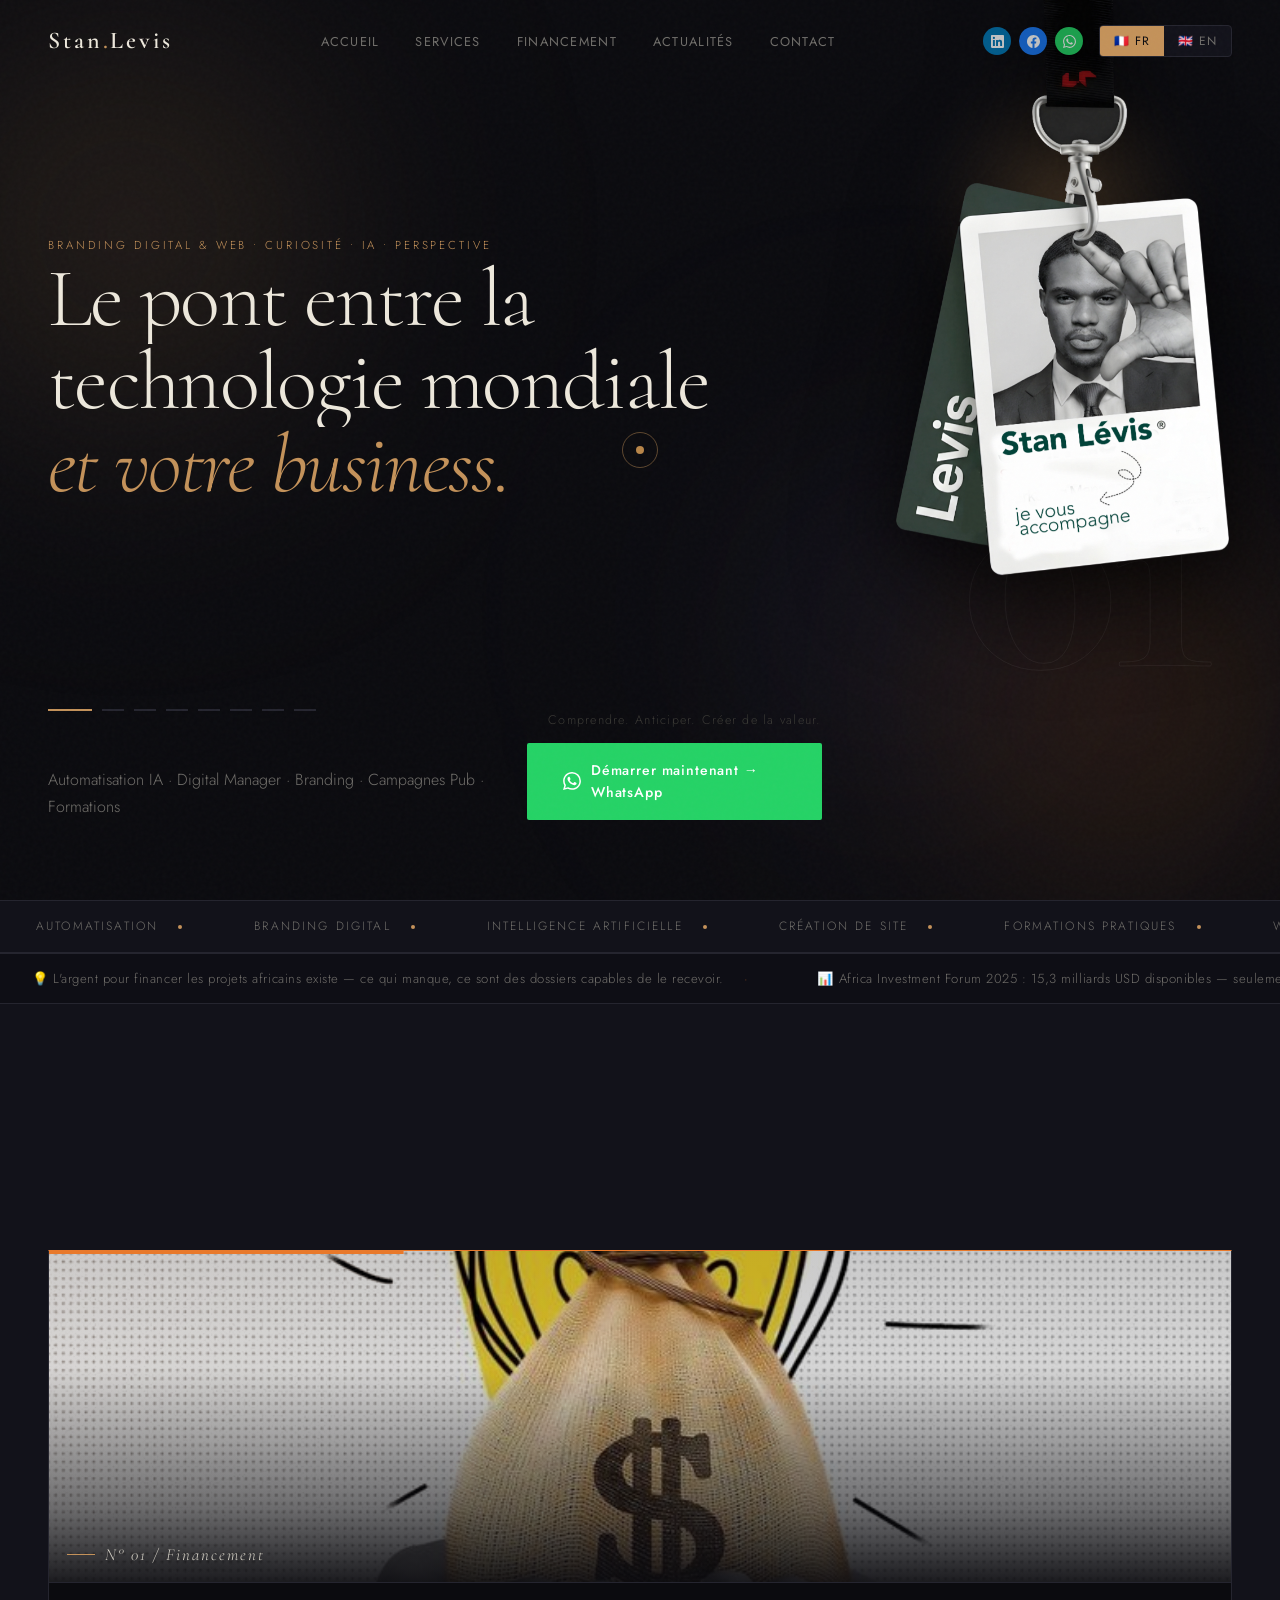
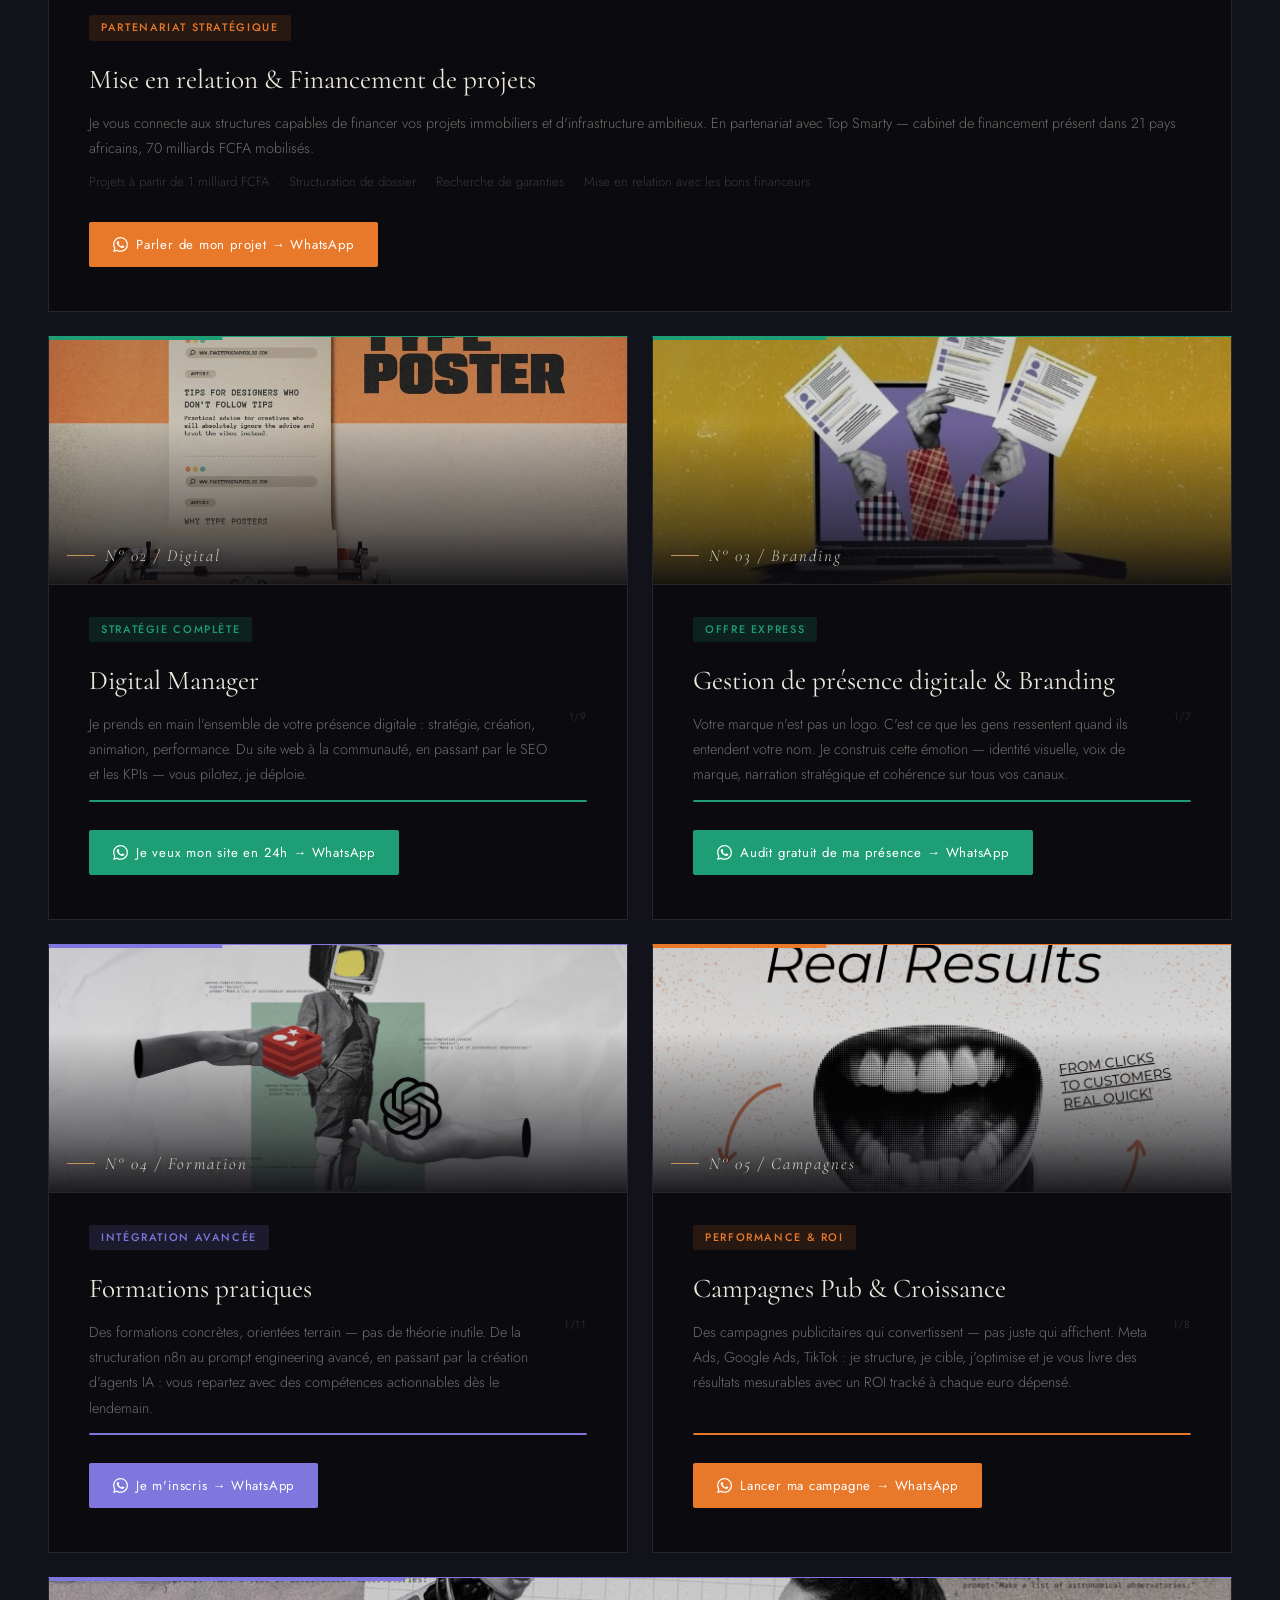
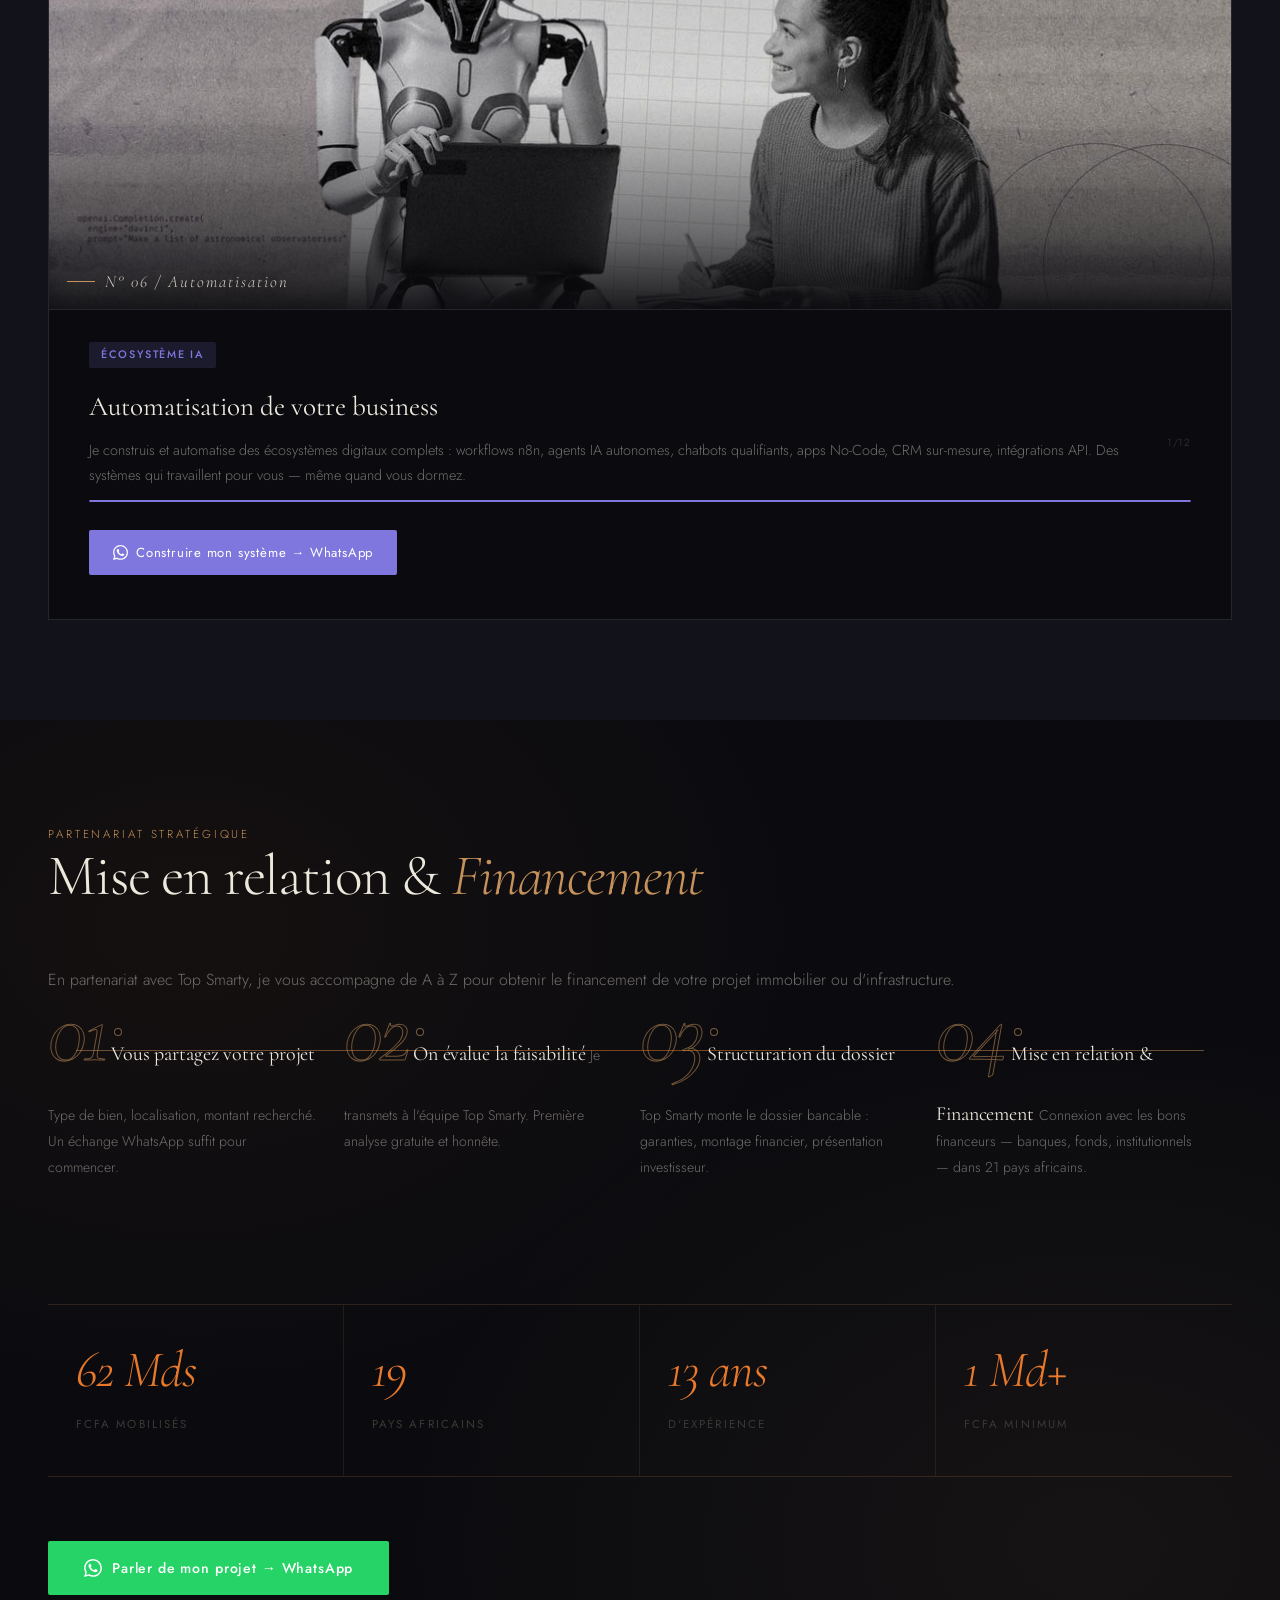
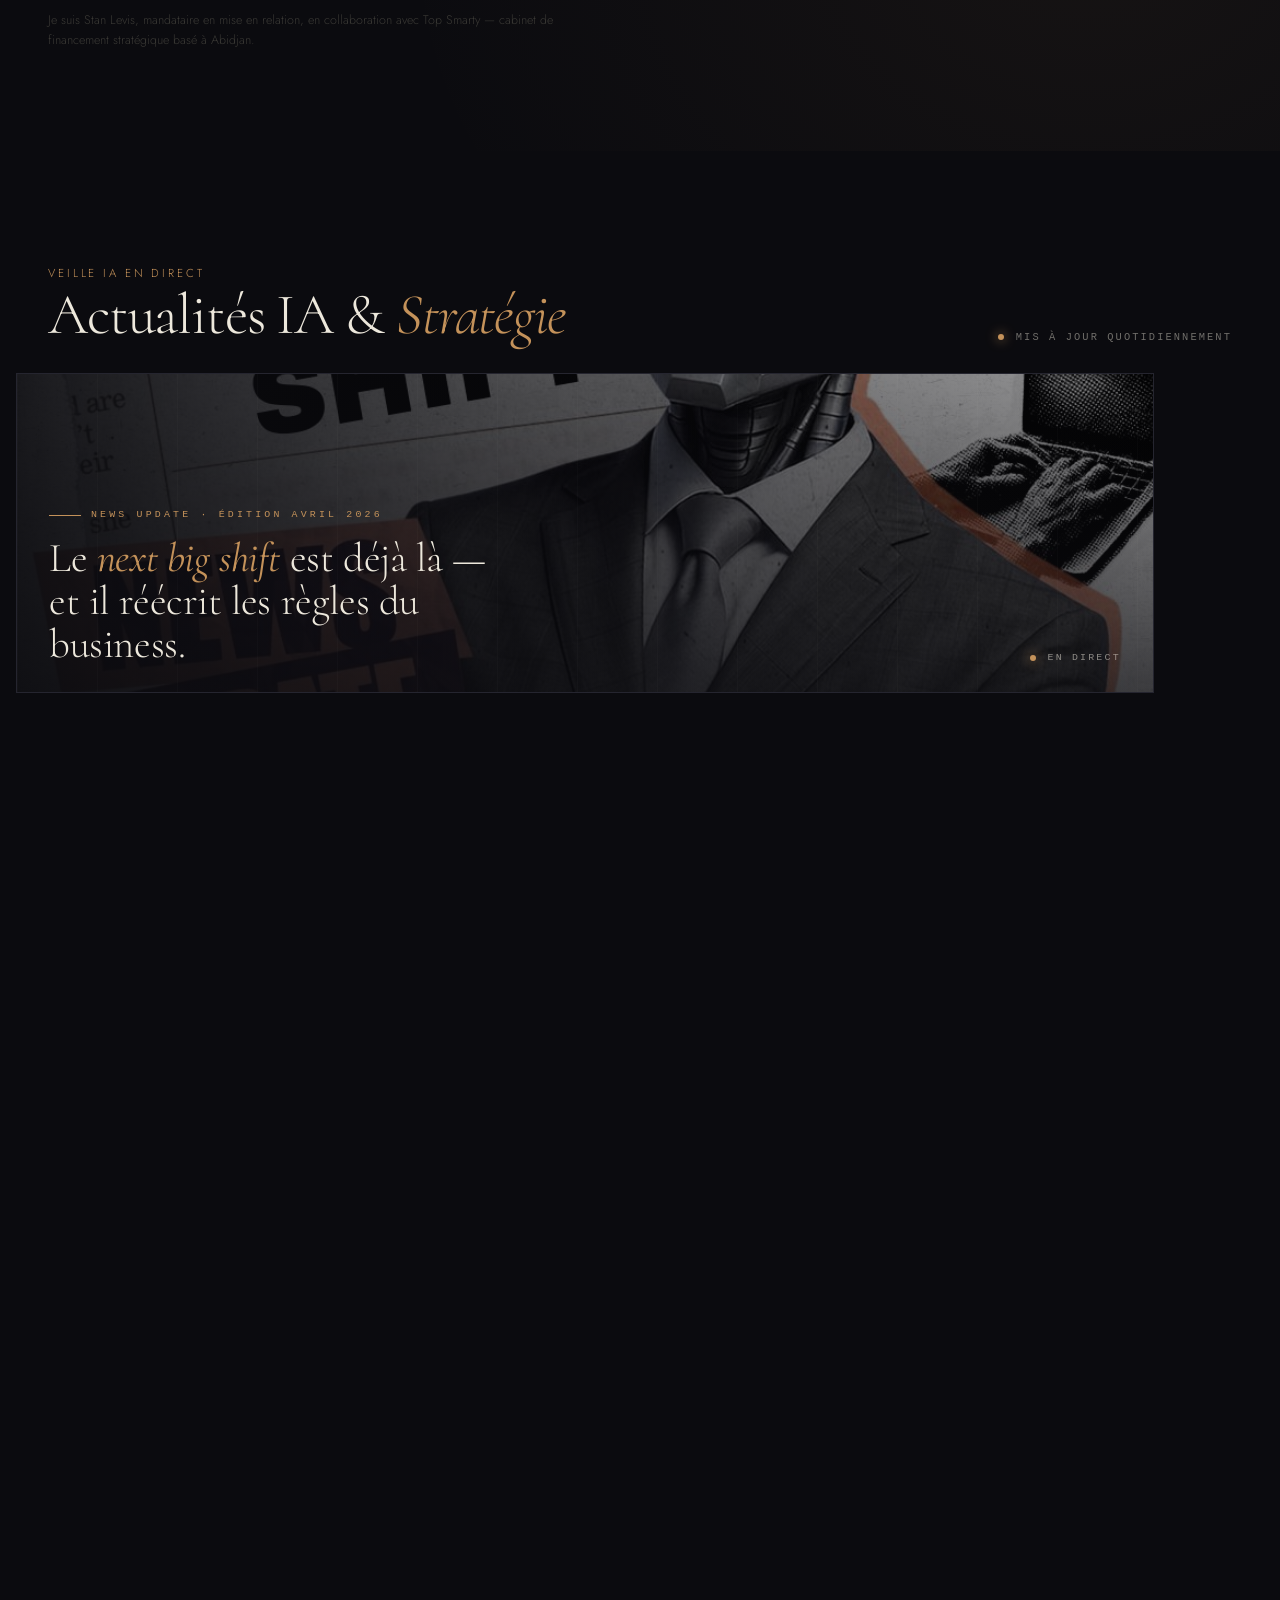
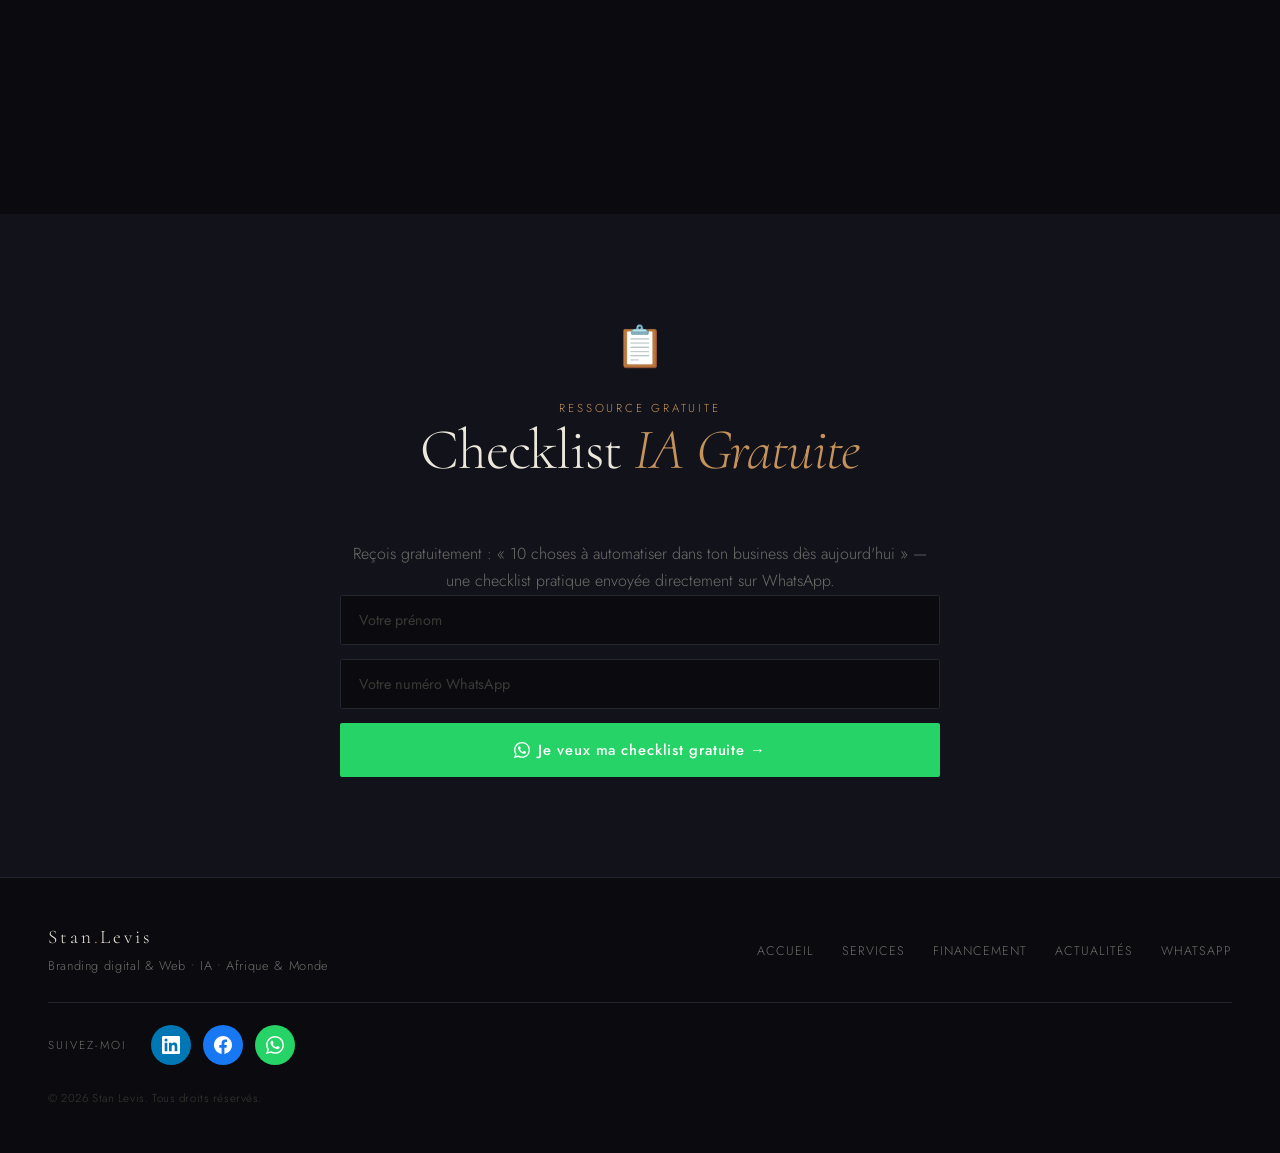
==== commit 783f2a4c: "Add files via upload" ====
--- a/index.html
+++ b/index.html
@@ -365,26 +365,31 @@
             display: flex;
             flex-direction: column;
             justify-content: flex-end;
-            padding: 0 48px 80px;
+            padding: 160px 48px 80px;
             position: relative;
             overflow: hidden;
         }
-        .hero-bg-text {
+        /* ── Index rotatif géant en arrière-plan ── */
+        .hero-rotor-index {
             position: absolute;
-            top: 50%;
-            left: 50%;
-            transform: translate(-50%, -50%);
+            right: 6vw;
+            bottom: 22vh;
             font-family: var(--font-display);
-            font-size: clamp(14vw, 18vw, 22vw);
+            font-size: clamp(20vw, 26vw, 32vw);
             font-weight: 700;
+            line-height: 0.85;
             color: transparent;
-            -webkit-text-stroke: 1px var(--text-dim);
-            white-space: nowrap;
+            -webkit-text-stroke: 1px rgba(255, 255, 255, 0.06);
             pointer-events: none;
             user-select: none;
-            letter-spacing: -0.02em;
+            letter-spacing: -0.04em;
+            z-index: 0;
             opacity: 0;
             animation: fadeIn 1.2s ease 0.3s forwards;
+        }
+        .hero-rotor-index .num {
+            display: inline-block;
+            transition: transform 0.8s cubic-bezier(0.22, 1, 0.36, 1), opacity 0.8s ease;
         }
         .hero-content { position: relative; z-index: 1; max-width: 1100px; }
         /* Quand le badge est affiché à droite, on rétrécit le content pour éviter la collision */
@@ -518,64 +523,179 @@
         .hero-headline .line:nth-child(3) span { animation: lineReveal 0.9s cubic-bezier(0.16,1,0.3,1) 1.0s forwards; }
         .hero-headline em { font-style: italic; color: var(--accent); }
 
-        /* ── HERO ROTATOR ── */
-        .hero-rotate-inner { display: block; position: relative; }
+        /* ── HERO ROTATOR — refined transitions v2 ── */
+        /* Le rotator a une hauteur figée par JS au montage (basée sur le plus
+           grand des 8 messages), pour que rien ne bouge en dessous (label,
+           dots, sub) quel que soit le message affiché. */
+        .hero-rotate-inner {
+            display: block;
+            position: relative;
+        }
         .hero-msg {
             display: none;
             flex-direction: column;
             gap: 0;
-        }
-        .hero-msg.active { display: flex; }
+            position: absolute;
+            inset: 0;
+            will-change: transform, opacity;
+        }
+        .hero-msg.active {
+            display: flex;
+            position: absolute;
+            inset: 0;
+        }
+        /* Pendant le crossfade, ancien et nouveau coexistent au même endroit */
+        .hero-msg.leaving {
+            display: flex;
+            pointer-events: none;
+        }
+
         .hero-msg .line {
             display: block;
             overflow: hidden;
+            /* petit padding vertical pour ne pas couper les descendantes (g, p, j) */
+            padding-bottom: 0.04em;
+            margin-bottom: -0.04em;
         }
         .hero-msg .line span,
         .hero-msg .line > em,
         .hero-msg .line > span > em {
             display: block;
-            transform: translateY(110%);
-            animation: heroLineIn 0.75s cubic-bezier(0.16,1,0.3,1) forwards;
-        }
+            transform: translateY(118%);
+            opacity: 0;
+            animation: heroLineIn 0.9s cubic-bezier(0.22, 1, 0.36, 1) forwards;
+        }
+        /* stagger entrée : ligne 1 → 2 → 3, descente fluide */
         .hero-msg .line:nth-child(1) span,
-        .hero-msg .line:nth-child(1) > em { animation-delay: 0.05s; }
+        .hero-msg .line:nth-child(1) > em,
+        .hero-msg .line:nth-child(1) > span > em { animation-delay: 0.06s; }
         .hero-msg .line:nth-child(2) span,
-        .hero-msg .line:nth-child(2) > em { animation-delay: 0.18s; }
+        .hero-msg .line:nth-child(2) > em,
+        .hero-msg .line:nth-child(2) > span > em { animation-delay: 0.20s; }
         .hero-msg .line:nth-child(3) span,
-        .hero-msg .line:nth-child(3) > em { animation-delay: 0.3s; }
-
+        .hero-msg .line:nth-child(3) > em,
+        .hero-msg .line:nth-child(3) > span > em { animation-delay: 0.34s; }
+
+        /* sortie : cascade inversée, dernière ligne part en premier vers le haut */
         .hero-msg.leaving .line span,
         .hero-msg.leaving .line > em,
         .hero-msg.leaving .line > span > em {
-            animation: heroLineOut 0.45s cubic-bezier(0.7,0,1,1) forwards !important;
+            transform: translateY(0);
+            opacity: 1;
+            animation: heroLineOut 0.55s cubic-bezier(0.64, 0, 0.78, 0) forwards !important;
         }
         .hero-msg.leaving .line:nth-child(3) span,
-        .hero-msg.leaving .line:nth-child(3) > em { animation-delay: 0s !important; }
+        .hero-msg.leaving .line:nth-child(3) > em,
+        .hero-msg.leaving .line:nth-child(3) > span > em { animation-delay: 0s !important; }
         .hero-msg.leaving .line:nth-child(2) span,
-        .hero-msg.leaving .line:nth-child(2) > em { animation-delay: 0.07s !important; }
+        .hero-msg.leaving .line:nth-child(2) > em,
+        .hero-msg.leaving .line:nth-child(2) > span > em { animation-delay: 0.08s !important; }
         .hero-msg.leaving .line:nth-child(1) span,
-        .hero-msg.leaving .line:nth-child(1) > em { animation-delay: 0.14s !important; }
+        .hero-msg.leaving .line:nth-child(1) > em,
+        .hero-msg.leaving .line:nth-child(1) > span > em { animation-delay: 0.16s !important; }
 
         @keyframes heroLineIn {
-            to { transform: translateY(0); }
+            0% {
+                transform: translateY(118%);
+                opacity: 0;
+            }
+            40% {
+                opacity: 1;
+            }
+            100% {
+                transform: translateY(0);
+                opacity: 1;
+            }
         }
         @keyframes heroLineOut {
-            to { transform: translateY(-110%); }
-        }
-
-        /* dots indicateurs */
+            0% {
+                transform: translateY(0);
+                opacity: 1;
+            }
+            100% {
+                transform: translateY(-118%);
+                opacity: 0;
+            }
+        }
+
+        /* ── DOTS RAFFINÉS — barre + progression timer ── */
         .hero-dots {
-            display: flex; gap: 6px; margin-top: 20px;
+            display: flex;
+            gap: 10px;
+            margin-top: 28px;
+            align-items: center;
         }
         .hero-dot {
-            width: 20px; height: 2px;
+            position: relative;
+            width: 22px;
+            height: 2px;
             background: var(--border);
-            transition: background 0.4s, width 0.4s;
             cursor: pointer;
+            border: 0;
+            border-radius: 0;
+            padding: 0;
+            margin: 0;
+            overflow: hidden;
+            font: inherit;
+            color: inherit;
+            -webkit-appearance: none;
+            appearance: none;
+            transition:
+                width 0.6s cubic-bezier(0.22, 1, 0.36, 1),
+                background 0.4s ease;
+            outline: none;
+        }
+        .hero-dot:focus-visible {
+            outline: 1px solid var(--accent);
+            outline-offset: 6px;
+        }
+        .hero-dot::before {
+            /* zone de clic invisible plus généreuse (44px) */
+            content: '';
+            position: absolute;
+            inset: -14px -3px;
+        }
+        .hero-dot::after {
+            /* barre de progression du timer */
+            content: '';
+            position: absolute;
+            inset: 0;
+            background: var(--accent);
+            transform: scaleX(0);
+            transform-origin: left center;
+            transition: none;
+        }
+        .hero-dot:hover {
+            background: rgba(255, 255, 255, 0.3);
         }
         .hero-dot.active {
-            background: var(--accent);
-            width: 32px;
+            width: 44px;
+            background: rgba(255, 255, 255, 0.15);
+        }
+        .hero-dot.active::after {
+            animation: heroDotProgress 4500ms linear forwards;
+        }
+        .hero-dot.active.paused::after {
+            animation-play-state: paused;
+        }
+        @keyframes heroDotProgress {
+            from { transform: scaleX(0); }
+            to   { transform: scaleX(1); }
+        }
+
+        @media (prefers-reduced-motion: reduce) {
+            .hero-msg .line span,
+            .hero-msg .line > em,
+            .hero-msg .line > span > em,
+            .hero-msg.leaving .line span,
+            .hero-msg.leaving .line > em,
+            .hero-msg.leaving .line > span > em {
+                animation-duration: 0.01ms !important;
+                transform: none !important;
+                opacity: 1 !important;
+                filter: none !important;
+            }
+            .hero-dot.active::after { animation: none; transform: scaleX(1); }
         }
         .hero-bottom { display: flex; align-items: flex-end; justify-content: space-between; gap: 40px; }
         .hero-sub {
@@ -1166,7 +1286,6 @@
         .btn-service:hover svg { transform: rotate(-12deg) scale(1.1); }
 
         /* Hero bg text — float subtil */
-        .hero-bg-text { animation: fadeIn 1.2s ease 0.3s forwards, bgFloat 14s ease-in-out 1.5s infinite; }
         @keyframes bgFloat {
             0%, 100% { transform: translate(-50%, -50%) scale(1); }
             50% { transform: translate(-49%, -51%) scale(1.02); }
@@ -2048,7 +2167,7 @@
 
 <!-- HERO -->
 <section class="hero" id="accueil">
-    <div class="hero-bg-text" aria-hidden="true">STAN</div>
+    <div class="hero-rotor-index" aria-hidden="true"><span class="num" id="hero-rotor-num">01</span></div>
 
     <!-- Badge Stan — photo suspendue façon lanyard -->
     <div class="stan-badge" aria-hidden="false">
@@ -2103,15 +2222,15 @@
                 </span>
             </span>
         </h1>
-        <div class="hero-dots" id="hero-dots" aria-hidden="true">
-            <div class="hero-dot active" onclick="goToHeroMsg(0)"></div>
-            <div class="hero-dot" onclick="goToHeroMsg(1)"></div>
-            <div class="hero-dot" onclick="goToHeroMsg(2)"></div>
-            <div class="hero-dot" onclick="goToHeroMsg(3)"></div>
-            <div class="hero-dot" onclick="goToHeroMsg(4)"></div>
-            <div class="hero-dot" onclick="goToHeroMsg(5)"></div>
-            <div class="hero-dot" onclick="goToHeroMsg(6)"></div>
-            <div class="hero-dot" onclick="goToHeroMsg(7)"></div>
+        <div class="hero-dots" id="hero-dots" role="tablist" aria-label="Messages d'introduction">
+            <button type="button" class="hero-dot active" aria-label="Message 1" onclick="goToHeroMsg(0)"></button>
+            <button type="button" class="hero-dot" aria-label="Message 2" onclick="goToHeroMsg(1)"></button>
+            <button type="button" class="hero-dot" aria-label="Message 3" onclick="goToHeroMsg(2)"></button>
+            <button type="button" class="hero-dot" aria-label="Message 4" onclick="goToHeroMsg(3)"></button>
+            <button type="button" class="hero-dot" aria-label="Message 5" onclick="goToHeroMsg(4)"></button>
+            <button type="button" class="hero-dot" aria-label="Message 6" onclick="goToHeroMsg(5)"></button>
+            <button type="button" class="hero-dot" aria-label="Message 7" onclick="goToHeroMsg(6)"></button>
+            <button type="button" class="hero-dot" aria-label="Message 8" onclick="goToHeroMsg(7)"></button>
         </div>
 
     <div class="hero-bottom">
@@ -2981,9 +3100,7 @@
             bgText.style.setProperty('--py', p + 'px');
             bgText.style.transform = 'translate(-50%, calc(-50% + ' + p + 'px)) scale(' + (1 + y * 0.0002) + ')';
         }, { passive: true });
-    }());
-
-    // ─── BADGE STAN — parallax souris + scroll (effet vivant) ───
+    }());    // ─── BADGE STAN — parallax souris + scroll (effet vivant) ───
     (function () {
         var badge = document.querySelector('.stan-badge');
         var inner = document.querySelector('.stan-badge-inner');
@@ -3619,68 +3736,234 @@
 });
 </script>
 
-<!-- ── HERO ROTATOR JS ── -->
+<!-- ── HERO ROTATOR JS — refined v2 ── -->
 <script>
 (function() {
-    var msgs = document.querySelectorAll('.hero-msg');
-    var dots = document.querySelectorAll('.hero-dot');
+    var msgs = Array.prototype.slice.call(document.querySelectorAll('.hero-msg'));
+    var dots = Array.prototype.slice.call(document.querySelectorAll('.hero-dot'));
+    var rotator = document.getElementById('hero-rotator');
+    if (!msgs.length) return;
+
     var current = 0;
     var total = msgs.length;
     var timer = null;
     var INTERVAL = 4500;
-
-    function showMsg(idx, fromAuto) {
-        if (idx === current && !fromAuto) return;
-        var old = current;
-        current = idx;
-
-        // sortie de l'ancien
-        msgs[old].classList.add('leaving');
+    var LEAVE_DURATION = 720; // total exit (0.16s delay + 0.55s anim)
+    var transitioning = false;
+    var paused = false;
+
+    // ─── numéro géant rotatif (01 → 08) ───
+    var rotorNum = document.getElementById('hero-rotor-num');
+    function pad2(n) { return n < 10 ? '0' + n : '' + n; }
+    function updateRotorNum(idx) {
+        if (!rotorNum) return;
+        // sortie : translate up + fade
+        rotorNum.style.transition = 'transform 0.45s cubic-bezier(0.64,0,0.78,0), opacity 0.4s ease';
+        rotorNum.style.transform = 'translateY(-30%)';
+        rotorNum.style.opacity = '0';
         setTimeout(function() {
-            msgs[old].classList.remove('active', 'leaving');
-        }, 500);
-
-        // entrée du nouveau
-        setTimeout(function() {
-            msgs[current].classList.add('active');
-            // reset animation en retirant/réajoutant active
-            msgs[current].querySelectorAll('.line span, .line > em, .line > span > em').forEach(function(el) {
+            rotorNum.textContent = pad2(idx + 1);
+            // entrée : depuis le bas
+            rotorNum.style.transition = 'none';
+            rotorNum.style.transform = 'translateY(40%)';
+            rotorNum.style.opacity = '0';
+            // reflow
+            void rotorNum.offsetWidth;
+            rotorNum.style.transition = 'transform 0.7s cubic-bezier(0.22,1,0.36,1), opacity 0.6s ease';
+            rotorNum.style.transform = 'translateY(0)';
+            rotorNum.style.opacity = '1';
+        }, 450);
+    }
+    // init
+    if (rotorNum) {
+        rotorNum.textContent = pad2(current + 1);
+        rotorNum.style.opacity = '1';
+    }
+
+    // ─── Fige la hauteur du rotator au plus grand message ───
+    // Sans ça, comme tous les messages sont en position:absolute, le <h1> aurait
+    // une hauteur de 0 et tout le contenu en dessous (label, dots, sub) sauterait.
+    var rotateInner = document.getElementById('hero-rotate-inner');
+    function lockRotatorHeight() {
+        if (!rotateInner) return;
+        // on mesure dans un conteneur clone hors écran, à la même largeur que
+        // le rotator réel — pour que le wrapping des lignes soit fidèle.
+        var width = rotateInner.getBoundingClientRect().width;
+        if (width <= 0) return;
+
+        var probe = document.createElement('div');
+        probe.style.cssText = [
+            'position:absolute',
+            'left:-99999px',
+            'top:0',
+            'width:' + width + 'px',
+            'visibility:hidden',
+            'pointer-events:none'
+        ].join(';');
+        // copier les styles typo du h1 sur le probe pour mesure fidèle
+        var h1 = document.getElementById('hero-rotator');
+        if (h1) {
+            var cs = window.getComputedStyle(h1);
+            probe.style.font = cs.font;
+            probe.style.fontFamily = cs.fontFamily;
+            probe.style.fontSize = cs.fontSize;
+            probe.style.fontWeight = cs.fontWeight;
+            probe.style.lineHeight = cs.lineHeight;
+            probe.style.letterSpacing = cs.letterSpacing;
+        }
+        document.body.appendChild(probe);
+
+        var maxH = 0;
+        msgs.forEach(function(m) {
+            var clone = m.cloneNode(true);
+            clone.classList.remove('active', 'leaving');
+            // forcer affichage du clone (le CSS .hero-msg est display:none par défaut)
+            clone.style.display = 'flex';
+            clone.style.position = 'static';
+            // dans le clone, retirer les transforms et opacités initiaux pour
+            // que la hauteur ne soit pas affectée par les translateY
+            clone.querySelectorAll('.line span, .line > em, .line > span > em').forEach(function(el) {
+                el.style.transform = 'none';
+                el.style.opacity = '1';
                 el.style.animation = 'none';
-                el.offsetHeight; // reflow
-                el.style.animation = '';
             });
-        }, fromAuto ? 0 : 200);
-
-        // dots
+            probe.appendChild(clone);
+            var h = clone.getBoundingClientRect().height;
+            if (h > maxH) maxH = h;
+            probe.removeChild(clone);
+        });
+        document.body.removeChild(probe);
+
+        if (maxH > 0) rotateInner.style.height = maxH + 'px';
+    }
+    // mesurer après que les fonts soient chargées (sinon on mesure trop petit)
+    if (document.fonts && document.fonts.ready) {
+        document.fonts.ready.then(lockRotatorHeight);
+    } else {
+        setTimeout(lockRotatorHeight, 100);
+    }
+    // re-mesurer au resize (responsive)
+    var resizeTimer;
+    window.addEventListener('resize', function() {
+        clearTimeout(resizeTimer);
+        resizeTimer = setTimeout(lockRotatorHeight, 150);
+    });
+
+    // Force le redémarrage de l'animation de progression de la dot active
+    function restartDotProgress() {
         dots.forEach(function(d, i) {
             d.classList.toggle('active', i === current);
+            d.classList.remove('paused');
         });
+        var activeDot = dots[current];
+        if (activeDot) {
+            // reflow trick pour relancer l'animation CSS
+            activeDot.style.animation = 'none';
+            // touch the ::after via a class toggle hack
+            activeDot.classList.remove('active');
+            void activeDot.offsetWidth;
+            activeDot.classList.add('active');
+        }
     }
 
+    function pauseDotProgress() {
+        var activeDot = dots[current];
+        if (activeDot) activeDot.classList.add('paused');
+    }
+    function resumeDotProgress() {
+        var activeDot = dots[current];
+        if (activeDot) activeDot.classList.remove('paused');
+    }
+
+    function showMsg(idx) {
+        if (idx === current || transitioning) return;
+        transitioning = true;
+
+        var oldEl = msgs[current];
+        var newEl = msgs[idx];
+        current = idx;
+
+        // sortie de l'ancien — il reste visible en absolute pendant que le nouveau entre
+        oldEl.classList.add('leaving');
+
+        // entrée du nouveau — on le rend actif quasi immédiatement pour le crossfade
+        // (ses lignes ont déjà translateY(118%) de base, donc on ne voit rien tant que l'anim ne joue pas)
+        newEl.classList.add('active');
+        // reset des animations sur les lignes du nouveau message
+        newEl.querySelectorAll('.line span, .line > em, .line > span > em').forEach(function(el) {
+            el.style.animation = 'none';
+            void el.offsetHeight; // reflow
+            el.style.animation = '';
+        });
+
+        // dots + progression
+        restartDotProgress();
+        if (paused) pauseDotProgress();
+
+        // ─── numéro géant en arrière-plan synchronisé ───
+        updateRotorNum(idx);
+
+        // nettoyage de l'ancien après sa sortie complète
+        setTimeout(function() {
+            oldEl.classList.remove('leaving', 'active');
+            transitioning = false;
+        }, LEAVE_DURATION);
+    }
+
     function next() {
-        showMsg((current + 1) % total, true);
+        showMsg((current + 1) % total);
     }
 
     function startTimer() {
         clearInterval(timer);
         timer = setInterval(next, INTERVAL);
     }
+    function stopTimer() {
+        clearInterval(timer);
+    }
 
     function goToHeroMsg(idx) {
-        showMsg(idx, false);
+        if (idx === current) return;
+        showMsg(idx);
         startTimer(); // reset le timer après clic manuel
     }
     window.goToHeroMsg = goToHeroMsg;
 
-    // init
+    // init — déclenche la progression de la première dot
+    restartDotProgress();
     startTimer();
 
-    // pause au survol
-    var rotator = document.getElementById('hero-rotator');
+    // pause au survol (rotator + dots)
+    function onEnter() {
+        paused = true;
+        stopTimer();
+        pauseDotProgress();
+    }
+    function onLeave() {
+        paused = false;
+        resumeDotProgress();
+        startTimer();
+    }
     if (rotator) {
-        rotator.addEventListener('mouseenter', function() { clearInterval(timer); });
-        rotator.addEventListener('mouseleave', startTimer);
+        rotator.addEventListener('mouseenter', onEnter);
+        rotator.addEventListener('mouseleave', onLeave);
     }
+    var dotsContainer = document.getElementById('hero-dots');
+    if (dotsContainer) {
+        dotsContainer.addEventListener('mouseenter', onEnter);
+        dotsContainer.addEventListener('mouseleave', onLeave);
+    }
+
+    // pause si l'onglet n'est pas visible — économie + pas de désync au retour
+    document.addEventListener('visibilitychange', function() {
+        if (document.hidden) {
+            stopTimer();
+            pauseDotProgress();
+        } else if (!paused) {
+            restartDotProgress();
+            startTimer();
+        }
+    });
 })();
 </script>
 
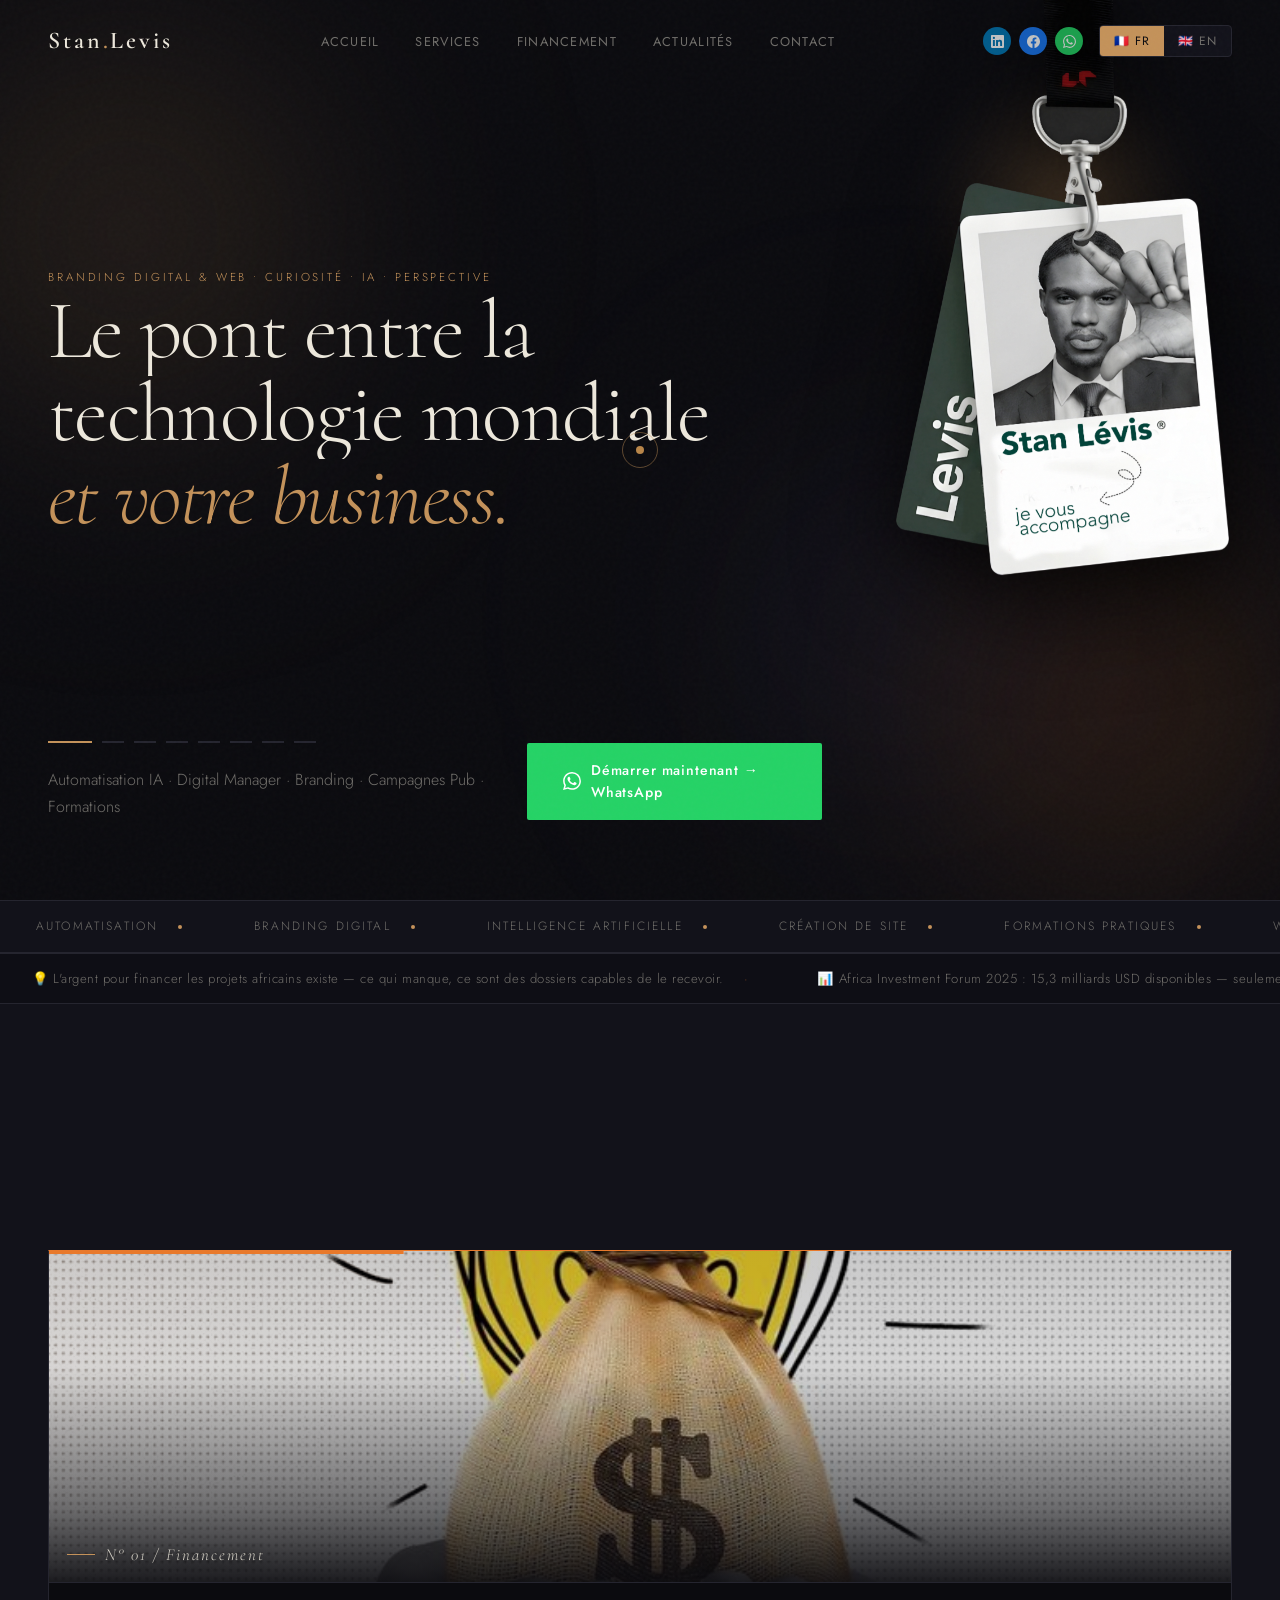
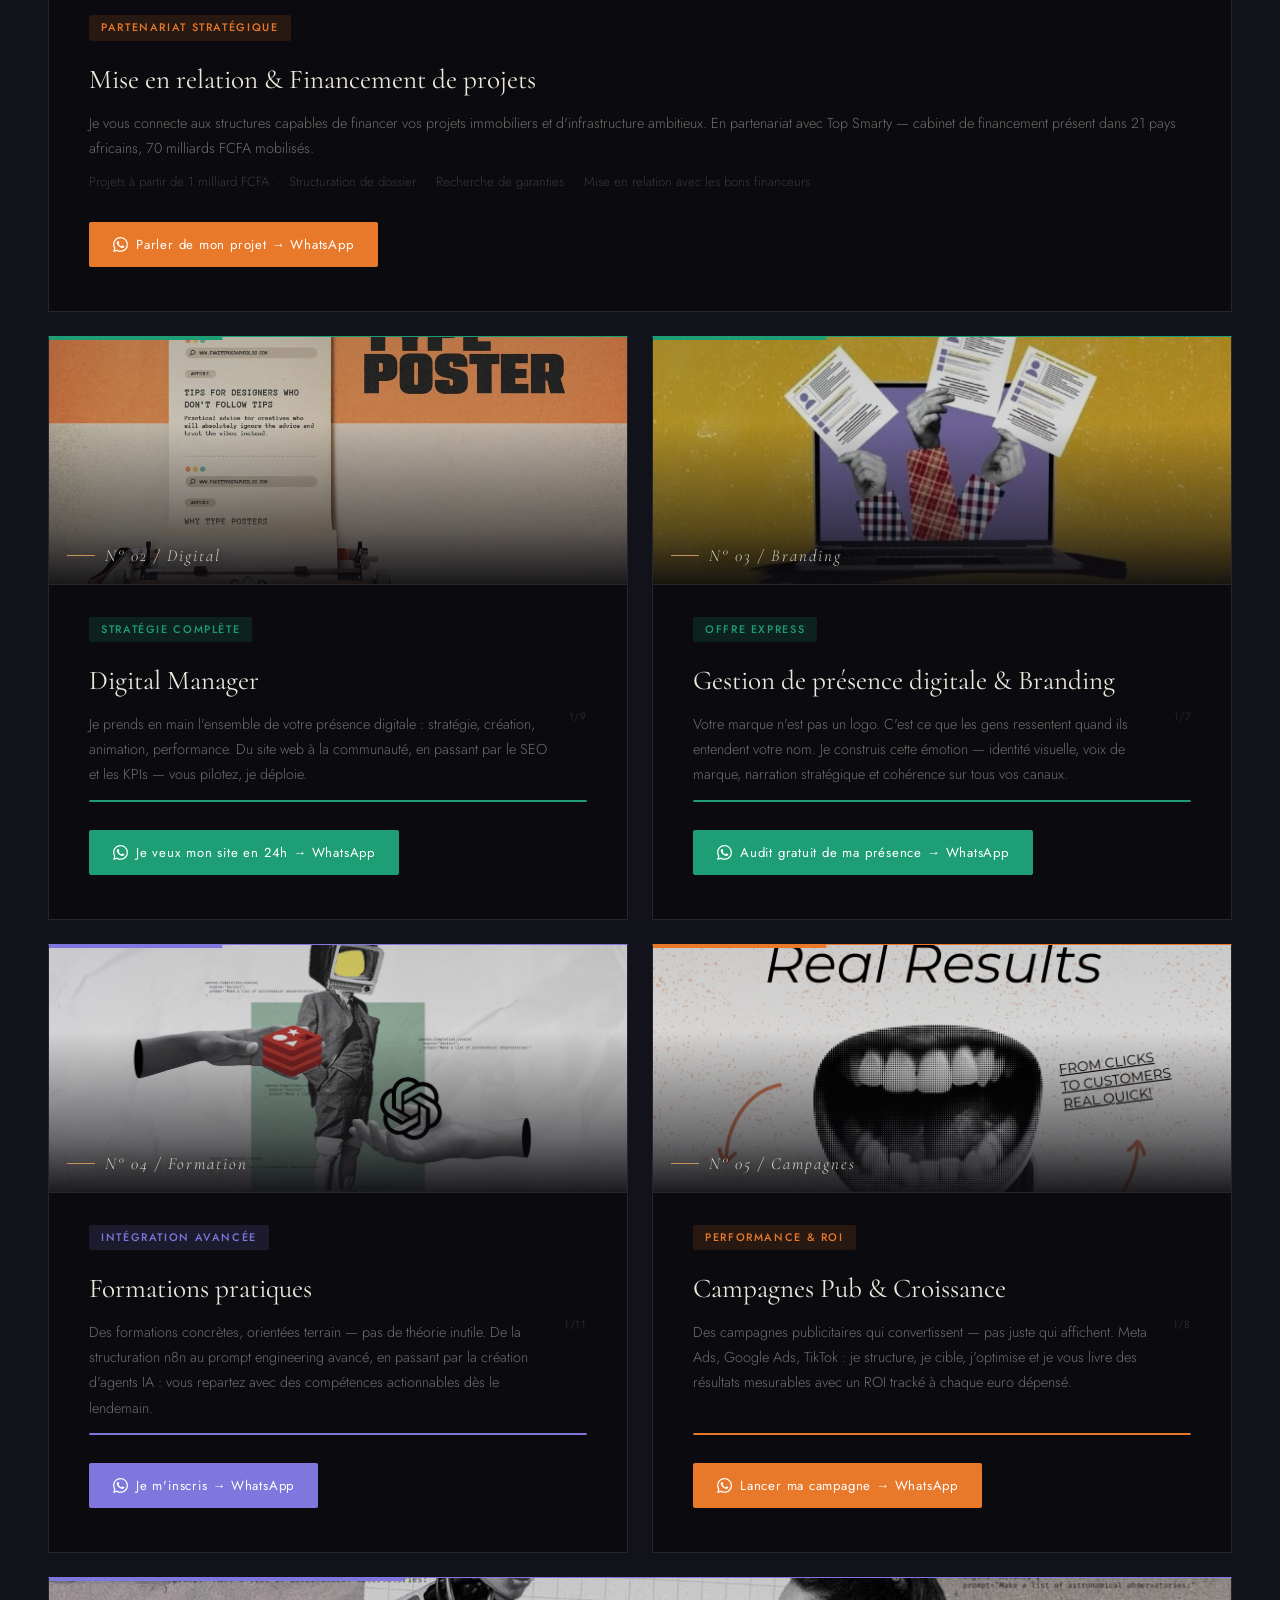
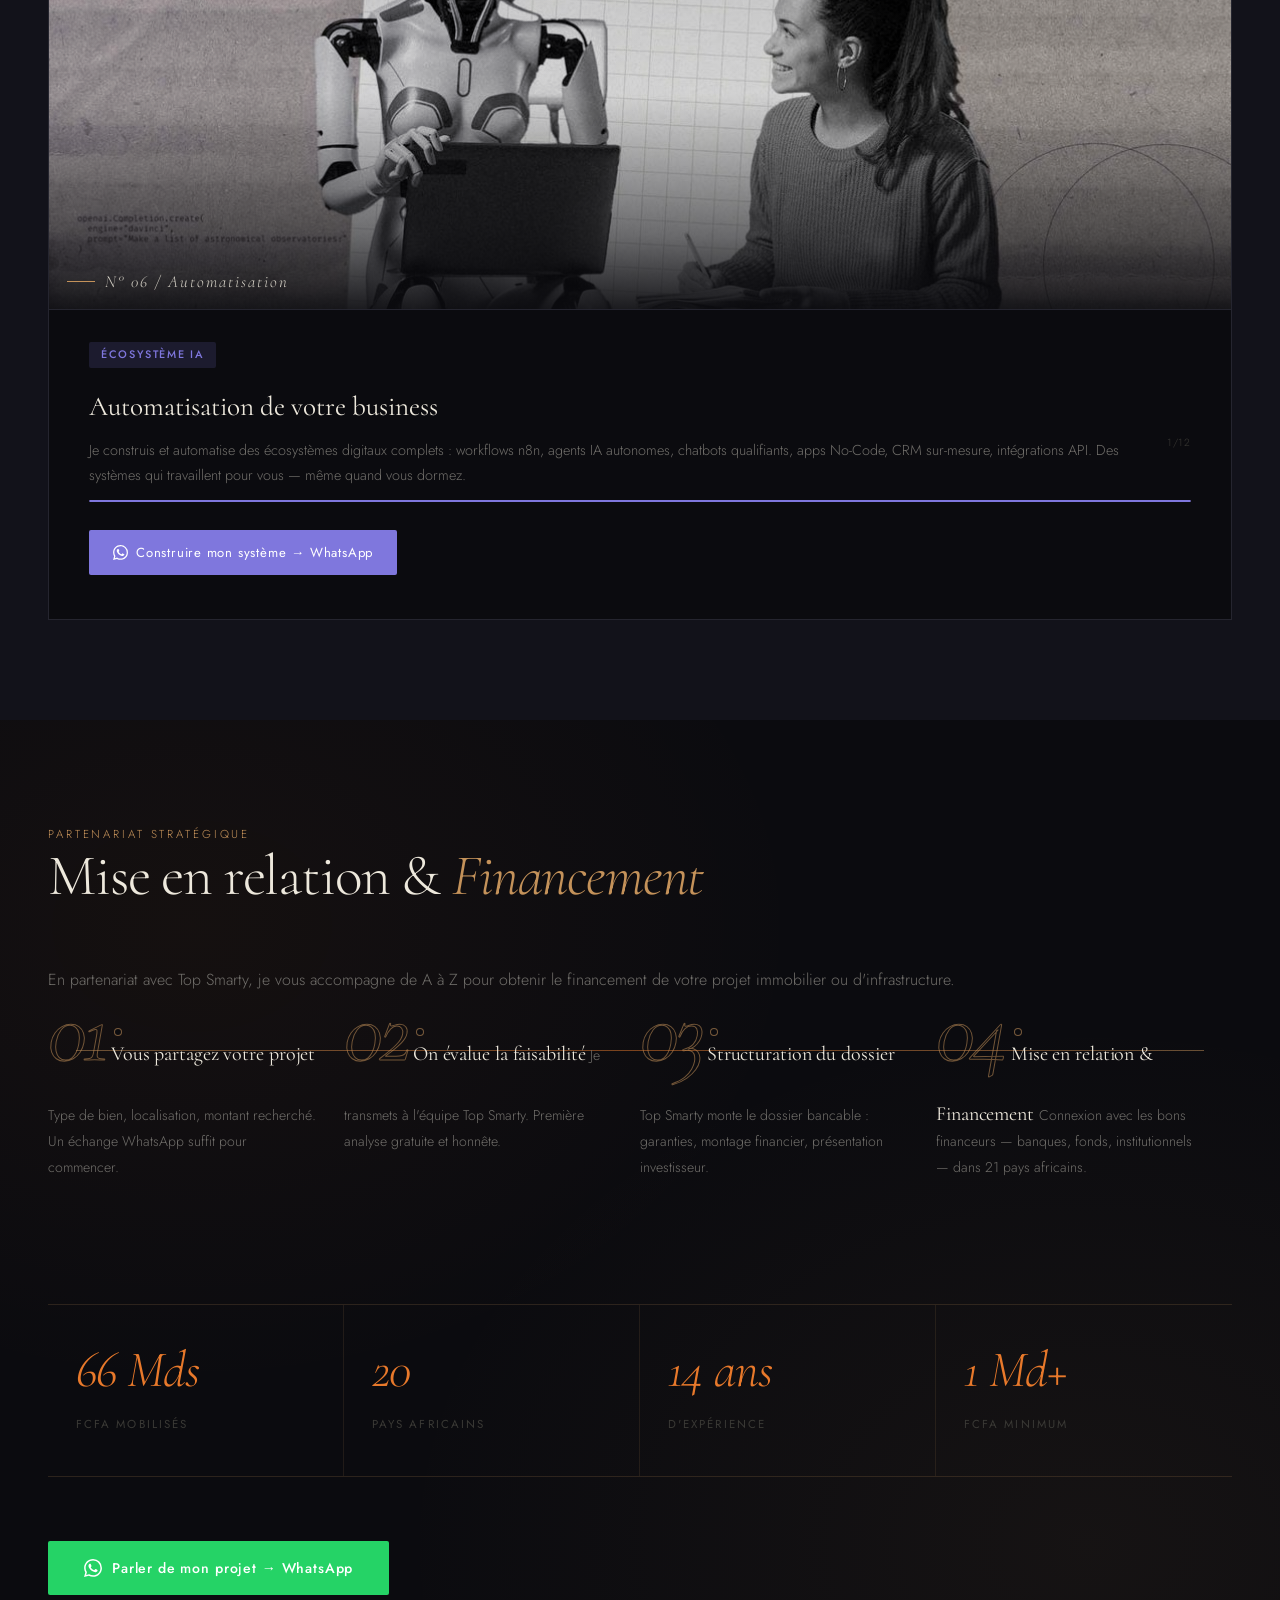
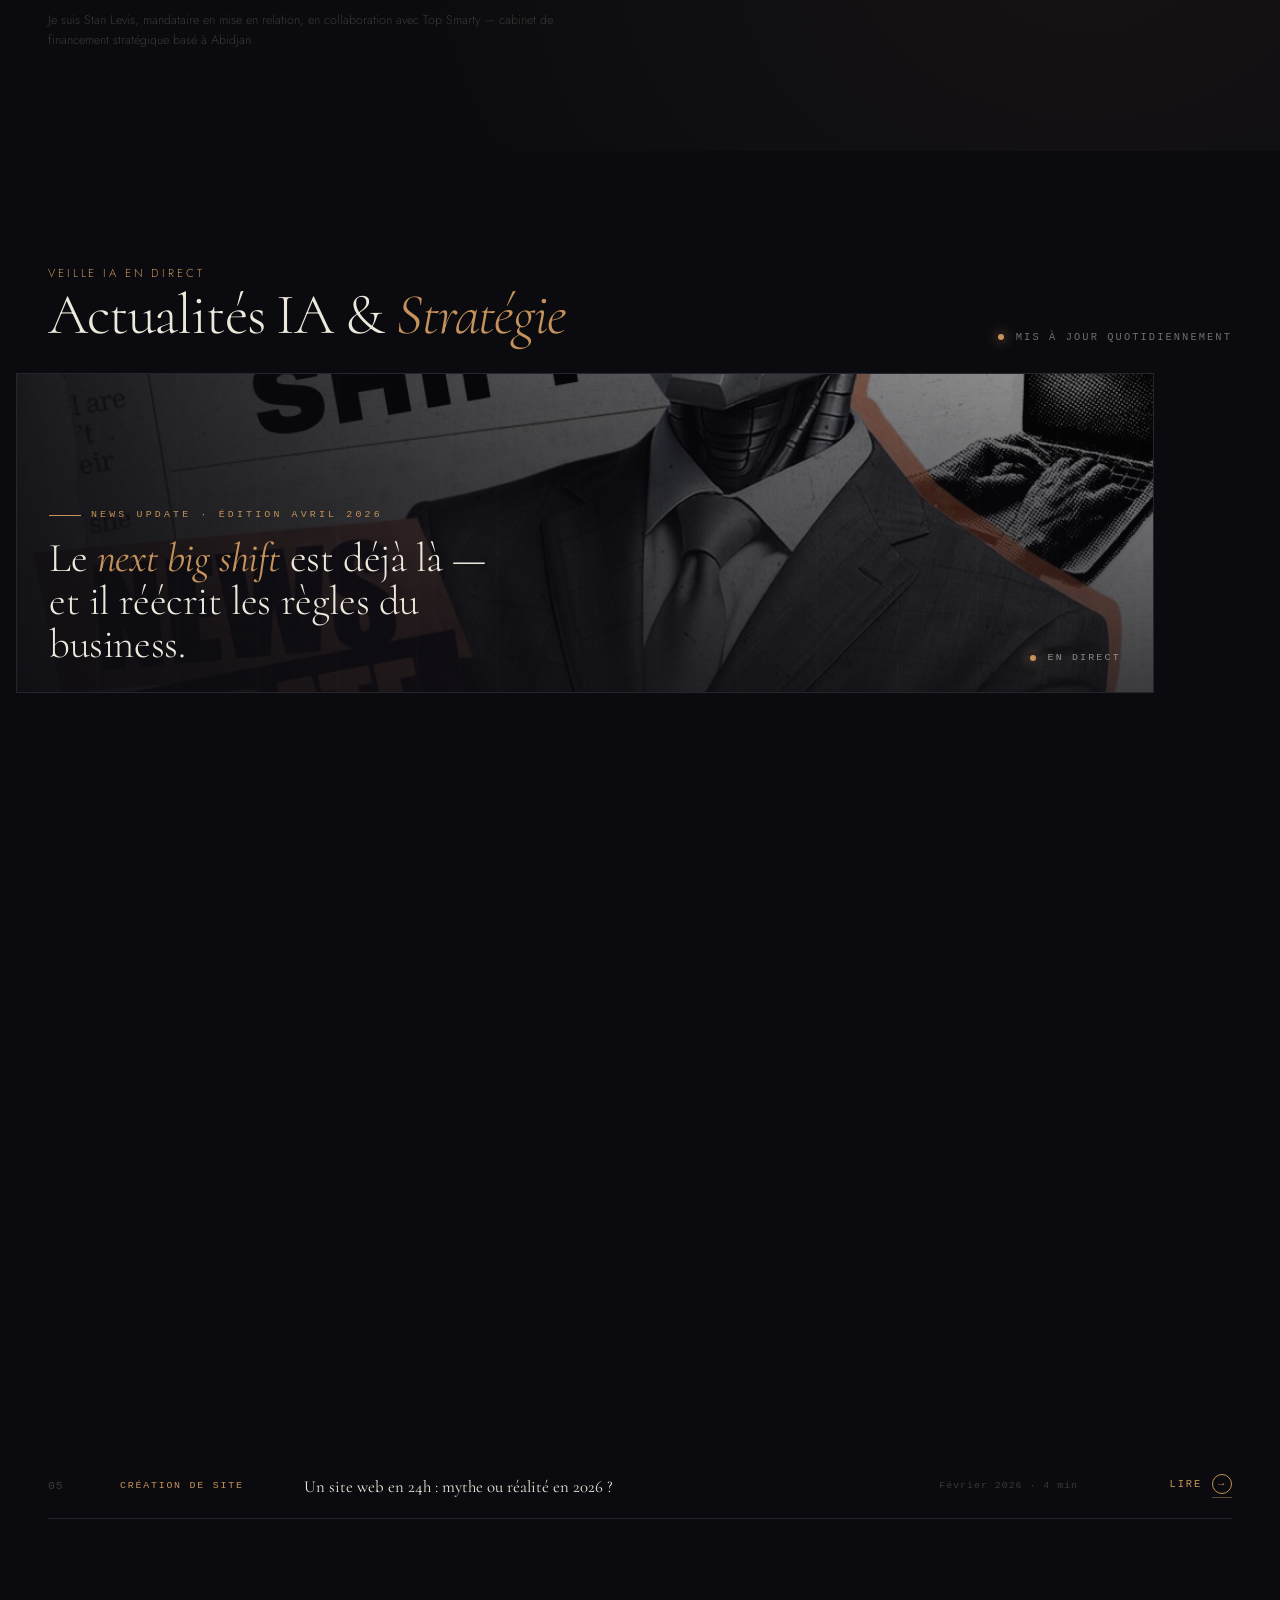
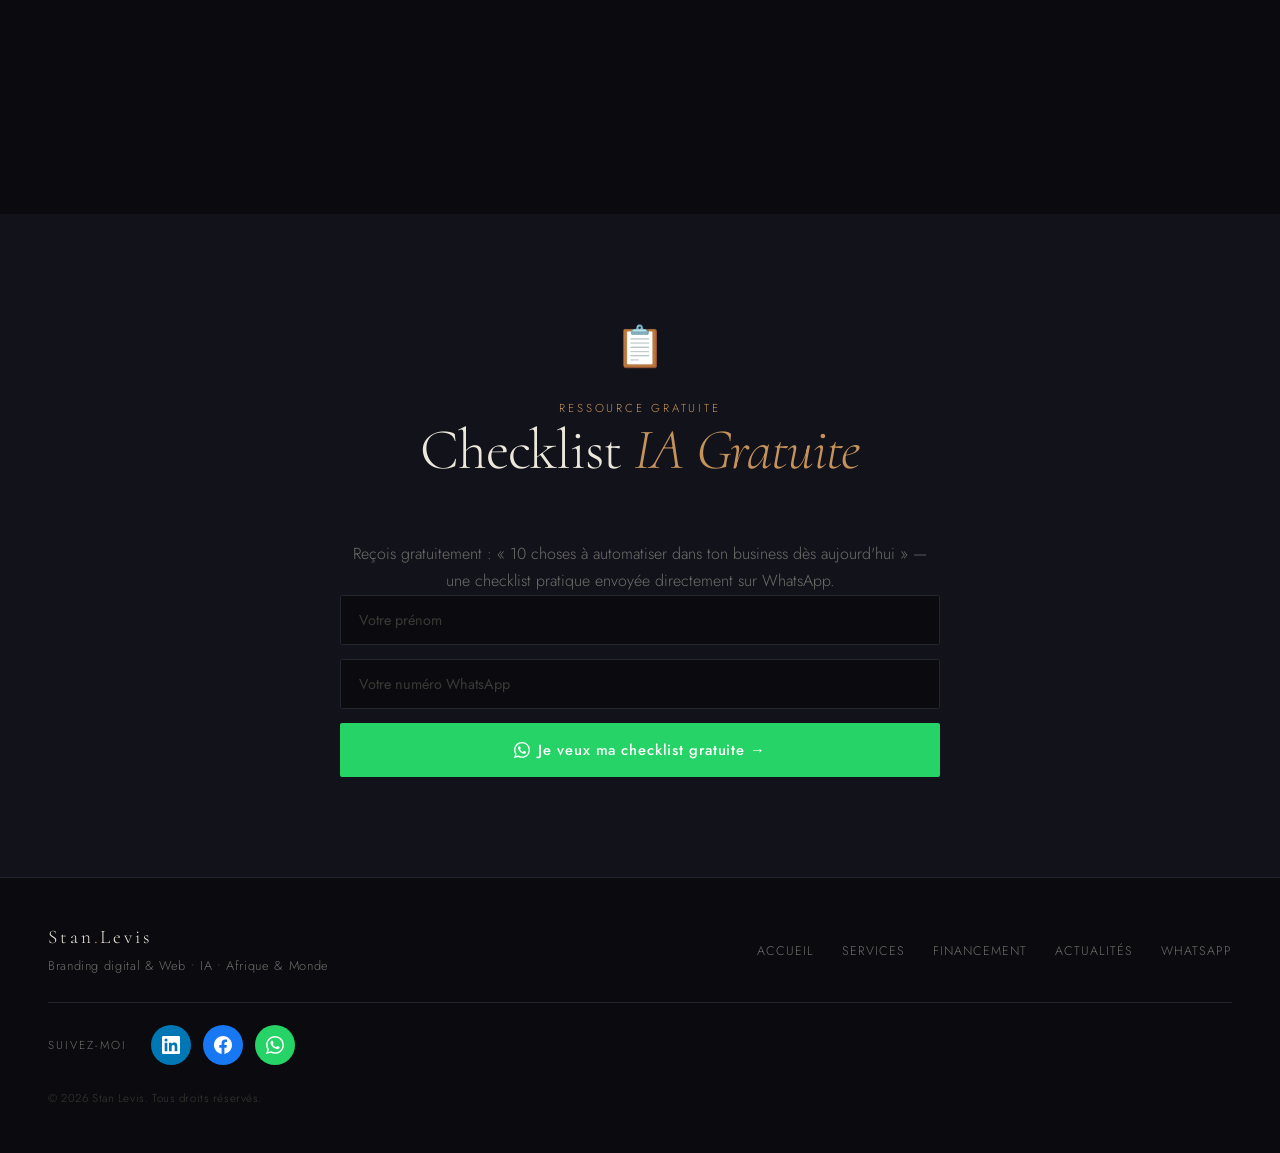
==== commit f3d28a31: "Rename index (1)9999.html to index.html" ====
--- a/index.html
+++ b/index.html
@@ -370,27 +370,6 @@
             overflow: hidden;
         }
         /* ── Index rotatif géant en arrière-plan ── */
-        .hero-rotor-index {
-            position: absolute;
-            right: 6vw;
-            bottom: 22vh;
-            font-family: var(--font-display);
-            font-size: clamp(20vw, 26vw, 32vw);
-            font-weight: 700;
-            line-height: 0.85;
-            color: transparent;
-            -webkit-text-stroke: 1px rgba(255, 255, 255, 0.06);
-            pointer-events: none;
-            user-select: none;
-            letter-spacing: -0.04em;
-            z-index: 0;
-            opacity: 0;
-            animation: fadeIn 1.2s ease 0.3s forwards;
-        }
-        .hero-rotor-index .num {
-            display: inline-block;
-            transition: transform 0.8s cubic-bezier(0.22, 1, 0.36, 1), opacity 0.8s ease;
-        }
         .hero-content { position: relative; z-index: 1; max-width: 1100px; }
         /* Quand le badge est affiché à droite, on rétrécit le content pour éviter la collision */
         @media (min-width: 901px) {
@@ -2167,7 +2146,6 @@
 
 <!-- HERO -->
 <section class="hero" id="accueil">
-    <div class="hero-rotor-index" aria-hidden="true"><span class="num" id="hero-rotor-num">01</span></div>
 
     <!-- Badge Stan — photo suspendue façon lanyard -->
     <div class="stan-badge" aria-hidden="false">
@@ -2237,8 +2215,6 @@
         <p class="hero-sub fr">Automatisation IA · Digital Manager · Branding · Campagnes Pub · Formations</p>
         <p class="hero-sub en">AI Automation · Digital Manager · Branding · Ad Campaigns · Training</p>
         <div class="hero-actions">
-            <p class="hero-tagline fr">Comprendre. Anticiper. Créer de la valeur.</p>
-            <p class="hero-tagline en">Understand. Anticipate. Create value.</p>
             <a href="https://wa.me/message/GD5WPMEZCKYDN1?text=Bonjour%20Stan%2C%20je%20souhaite%20d%C3%A9marrer%20un%20projet."
                class="btn-wa fr" target="_blank" rel="noopener">
                 <svg width="18" height="18" viewBox="0 0 24 24" fill="#fff" aria-hidden="true"><path d="M17.472 14.382c-.297-.149-1.758-.867-2.03-.967-.273-.099-.471-.148-.67.15-.197.297-.767.966-.94 1.164-.173.199-.347.223-.644.075-.297-.15-1.255-.463-2.39-1.475-.883-.788-1.48-1.761-1.653-2.059-.173-.297-.018-.458.13-.606.134-.133.298-.347.446-.52.149-.174.198-.298.298-.497.099-.198.05-.371-.025-.52-.075-.149-.669-1.612-.916-2.207-.242-.579-.487-.5-.669-.51-.173-.008-.371-.01-.57-.01-.198 0-.52.074-.792.372-.272.297-1.04 1.016-1.04 2.479 0 1.462 1.065 2.875 1.213 3.074.149.198 2.096 3.2 5.077 4.487.709.306 1.262.489 1.694.625.712.227 1.36.195 1.871.118.571-.085 1.758-.719 2.006-1.413.248-.694.248-1.289.173-1.413-.074-.124-.272-.198-.57-.347m-5.421 7.403h-.004a9.87 9.87 0 01-5.031-1.378l-.361-.214-3.741.982.998-3.648-.235-.374a9.86 9.86 0 01-1.51-5.26c.001-5.45 4.436-9.884 9.888-9.884 2.64 0 5.122 1.03 6.988 2.898a9.825 9.825 0 012.893 6.994c-.003 5.45-4.437 9.884-9.885 9.884m8.413-18.297A11.815 11.815 0 0012.05 0C5.495 0 .16 5.335.157 11.892c0 2.096.547 4.142 1.588 5.945L.057 24l6.305-1.654a11.882 11.882 0 005.683 1.448h.005c6.554 0 11.89-5.335 11.893-11.893a11.821 11.821 0 00-3.48-8.413z"/></svg>
@@ -3752,34 +3728,6 @@
     var transitioning = false;
     var paused = false;
 
-    // ─── numéro géant rotatif (01 → 08) ───
-    var rotorNum = document.getElementById('hero-rotor-num');
-    function pad2(n) { return n < 10 ? '0' + n : '' + n; }
-    function updateRotorNum(idx) {
-        if (!rotorNum) return;
-        // sortie : translate up + fade
-        rotorNum.style.transition = 'transform 0.45s cubic-bezier(0.64,0,0.78,0), opacity 0.4s ease';
-        rotorNum.style.transform = 'translateY(-30%)';
-        rotorNum.style.opacity = '0';
-        setTimeout(function() {
-            rotorNum.textContent = pad2(idx + 1);
-            // entrée : depuis le bas
-            rotorNum.style.transition = 'none';
-            rotorNum.style.transform = 'translateY(40%)';
-            rotorNum.style.opacity = '0';
-            // reflow
-            void rotorNum.offsetWidth;
-            rotorNum.style.transition = 'transform 0.7s cubic-bezier(0.22,1,0.36,1), opacity 0.6s ease';
-            rotorNum.style.transform = 'translateY(0)';
-            rotorNum.style.opacity = '1';
-        }, 450);
-    }
-    // init
-    if (rotorNum) {
-        rotorNum.textContent = pad2(current + 1);
-        rotorNum.style.opacity = '1';
-    }
-
     // ─── Fige la hauteur du rotator au plus grand message ───
     // Sans ça, comme tous les messages sont en position:absolute, le <h1> aurait
     // une hauteur de 0 et tout le contenu en dessous (label, dots, sub) sauterait.
@@ -3900,9 +3848,6 @@
         restartDotProgress();
         if (paused) pauseDotProgress();
 
-        // ─── numéro géant en arrière-plan synchronisé ───
-        updateRotorNum(idx);
-
         // nettoyage de l'ancien après sa sortie complète
         setTimeout(function() {
             oldEl.classList.remove('leaving', 'active');
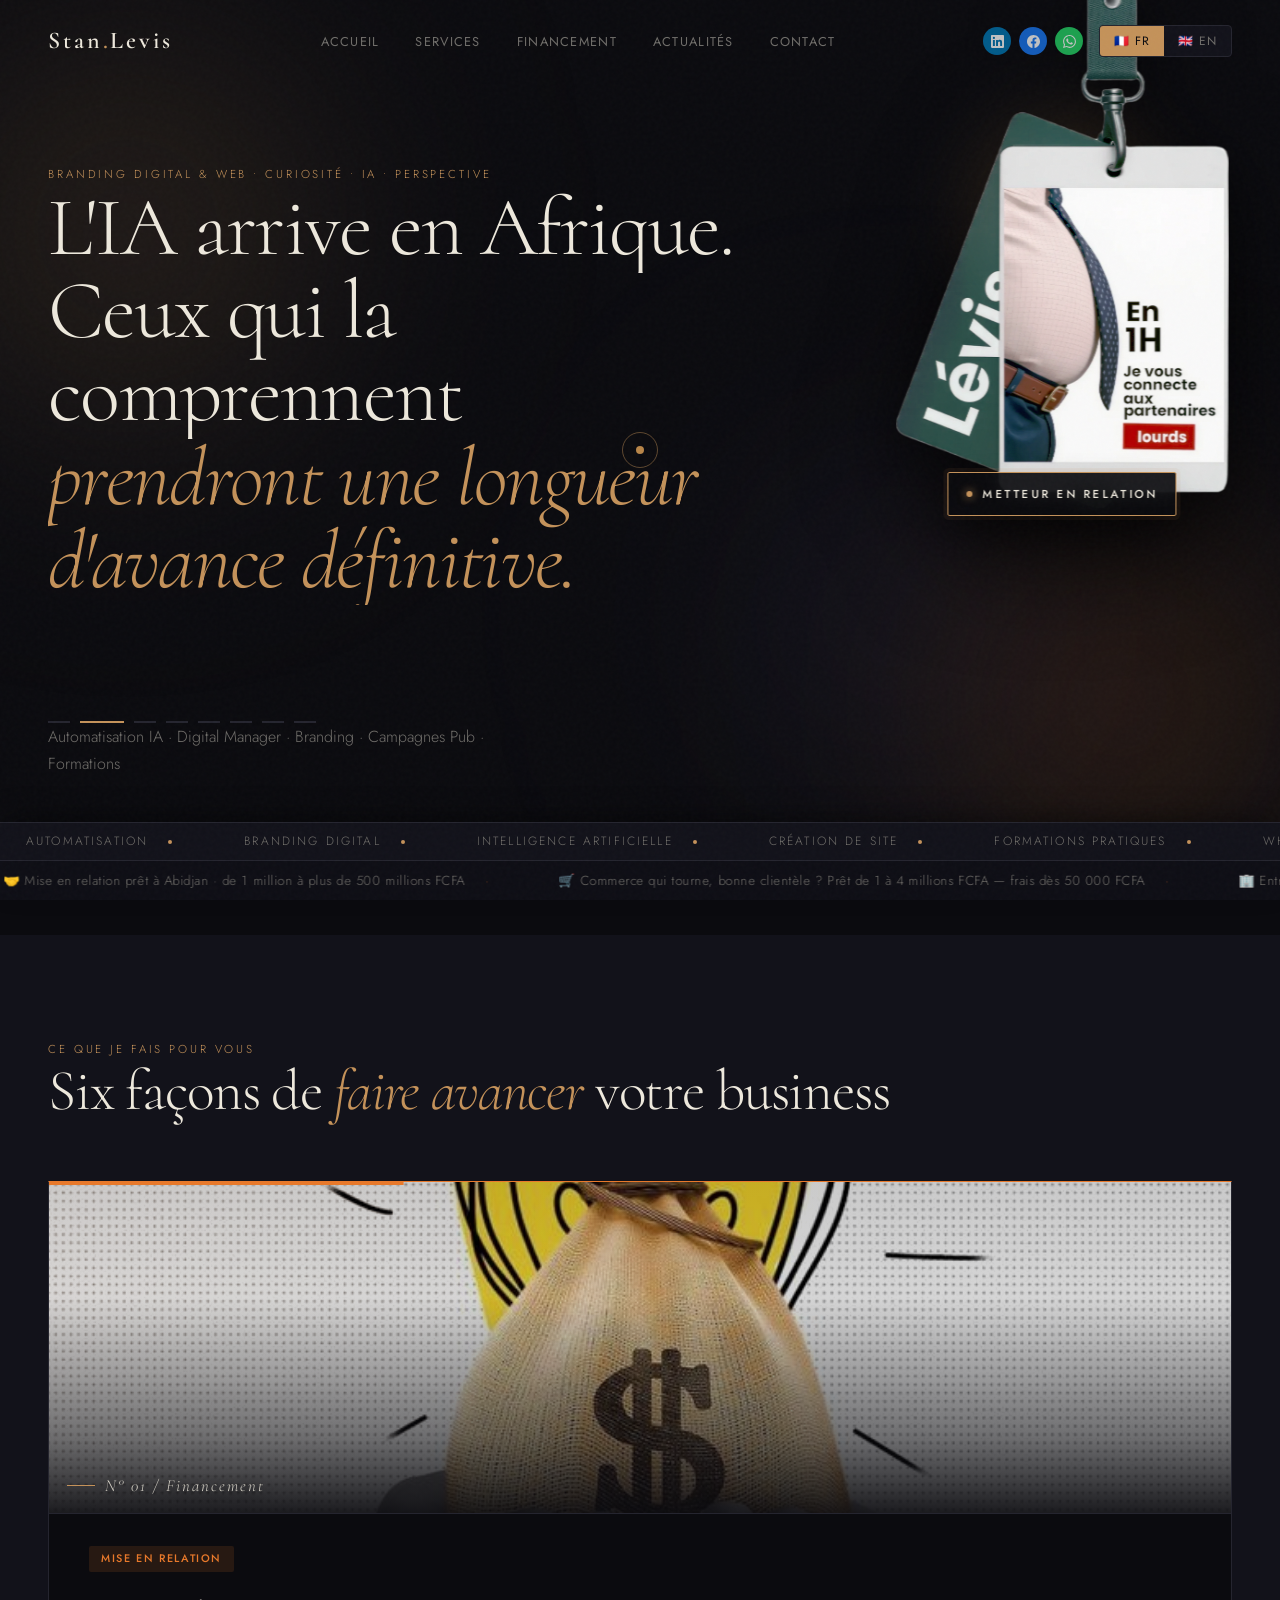
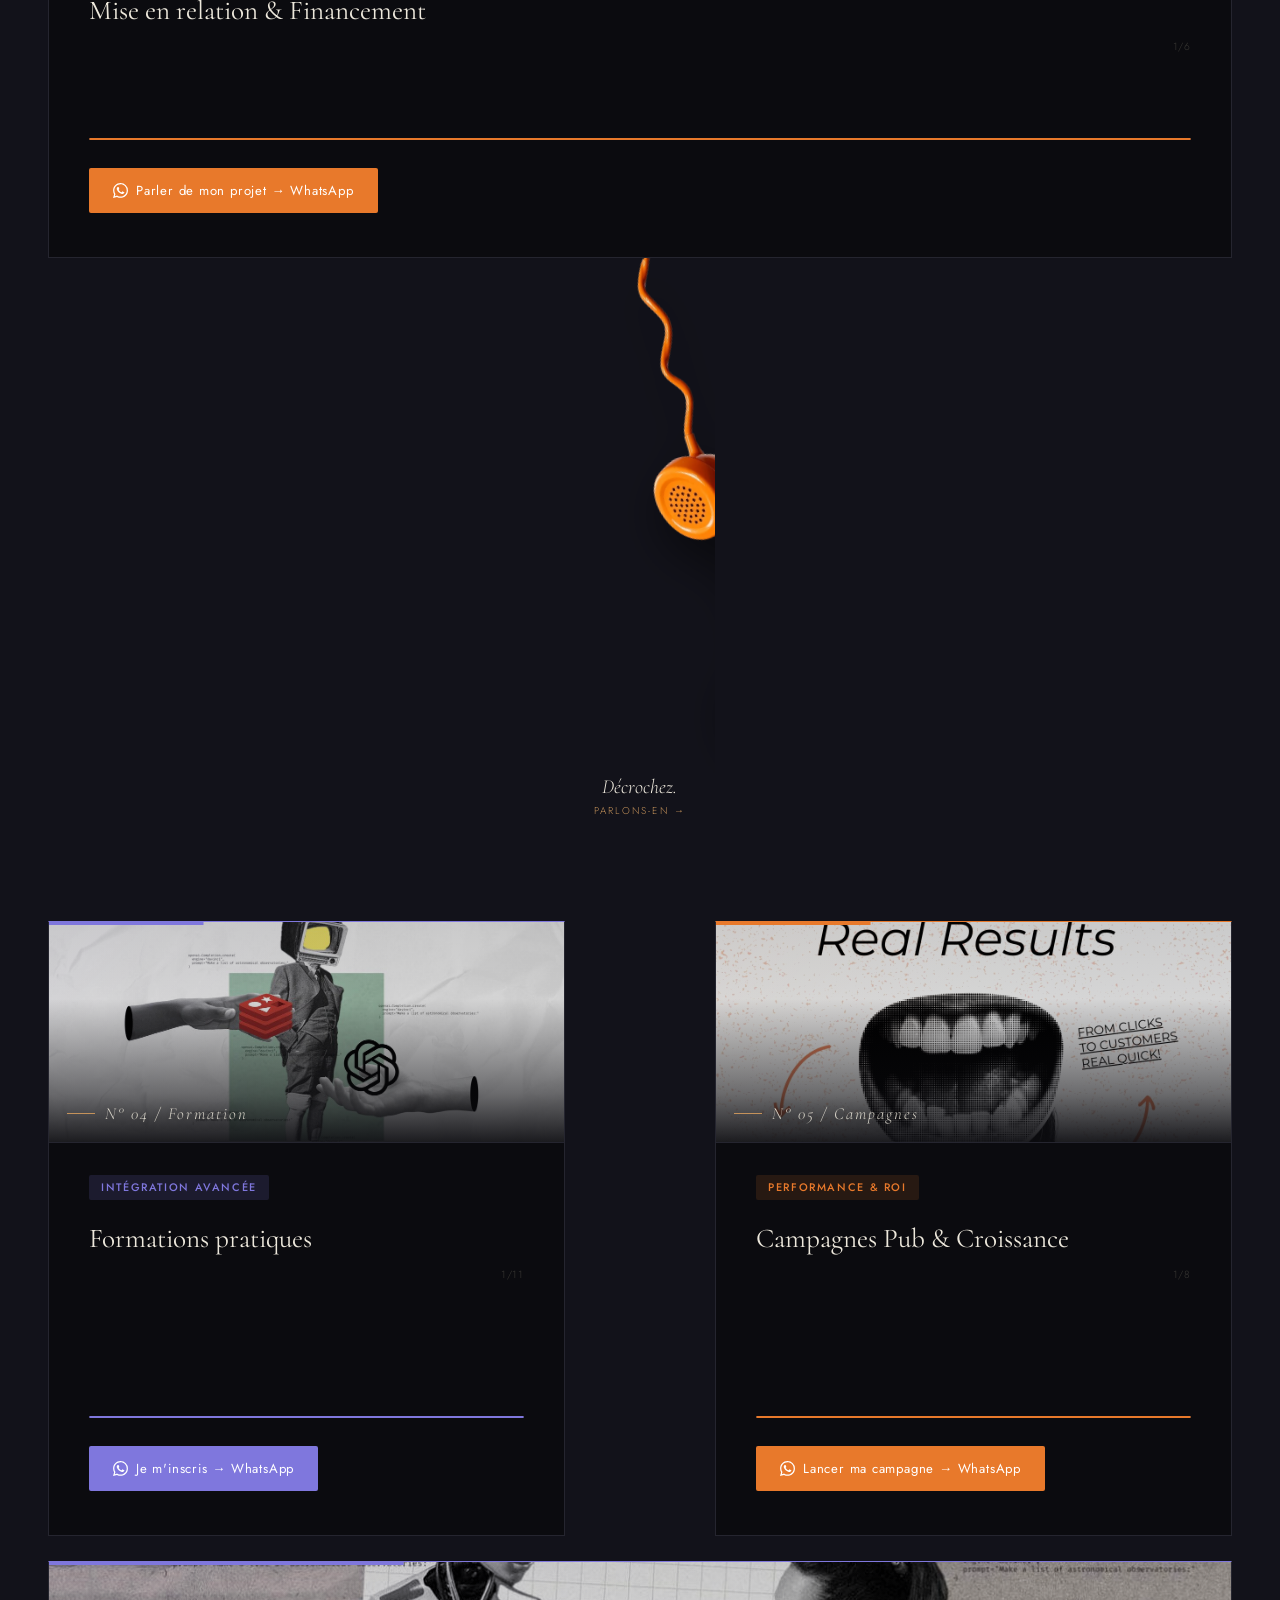
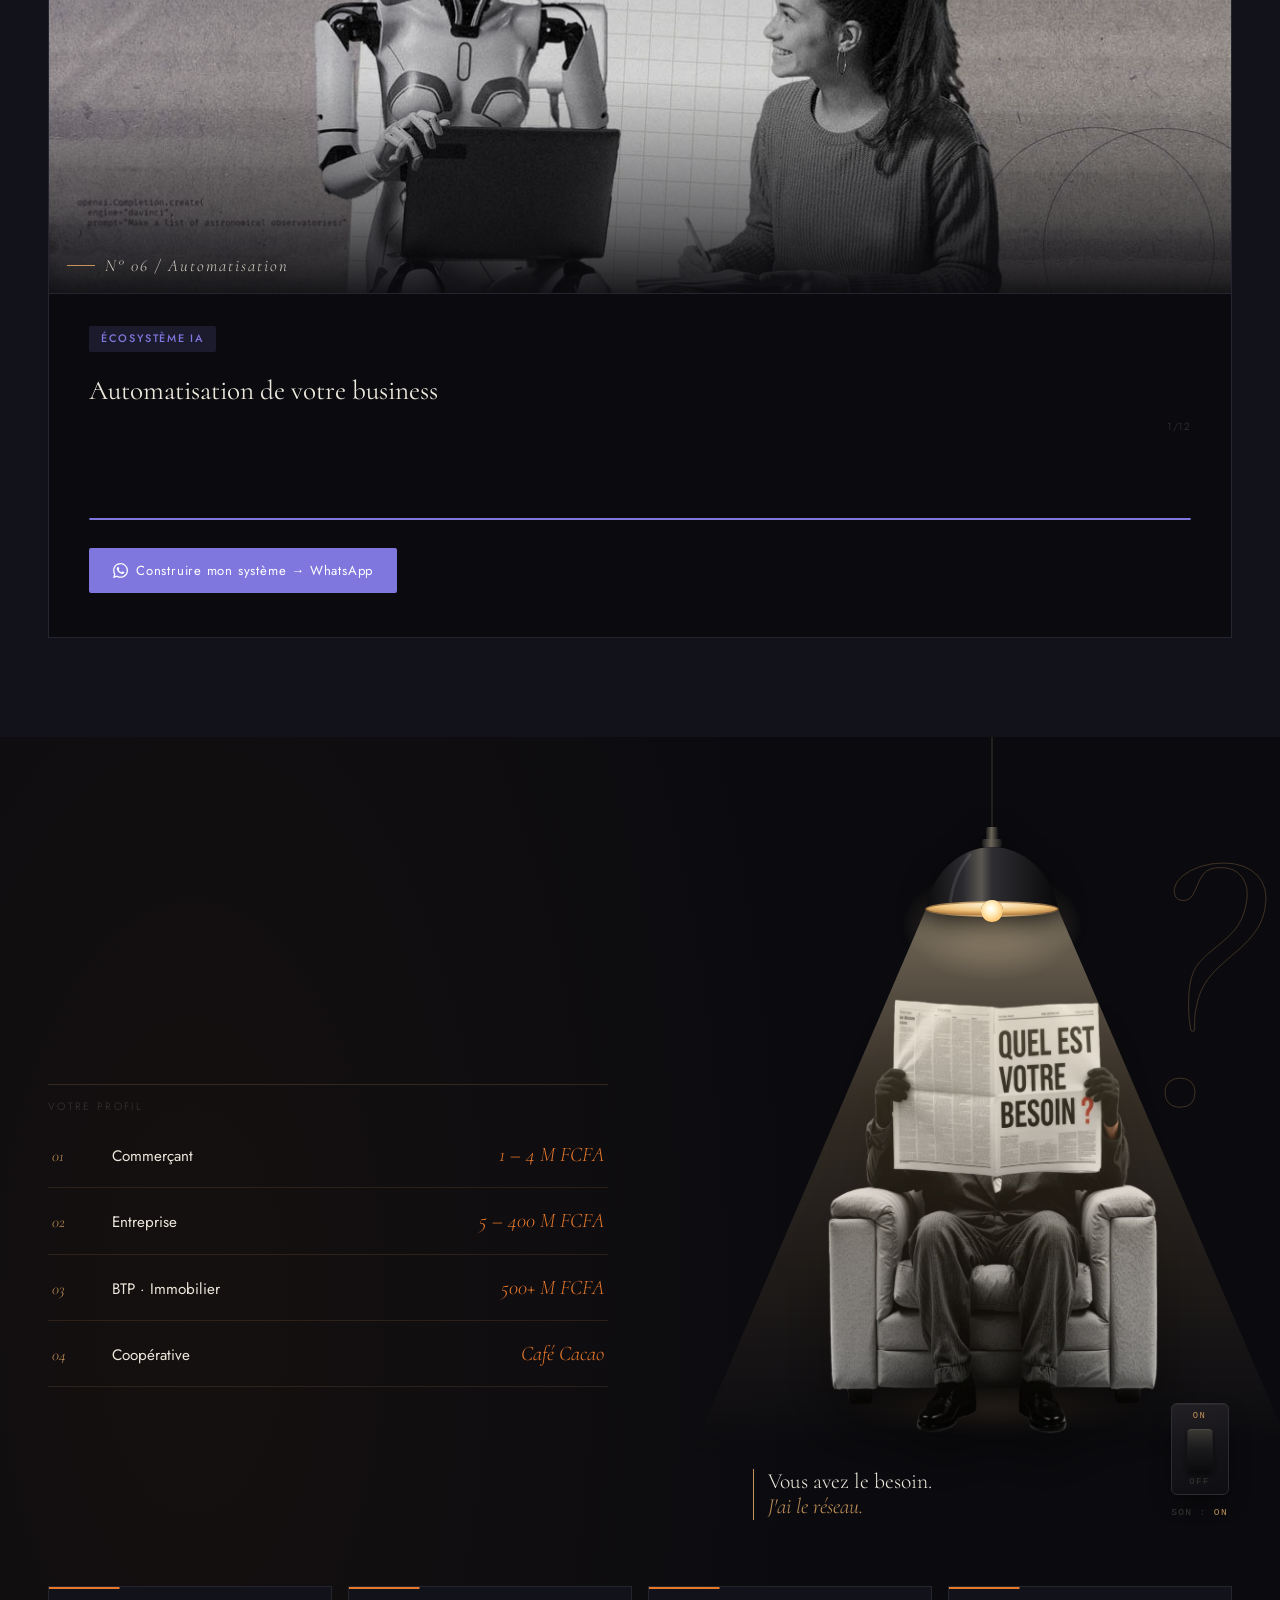
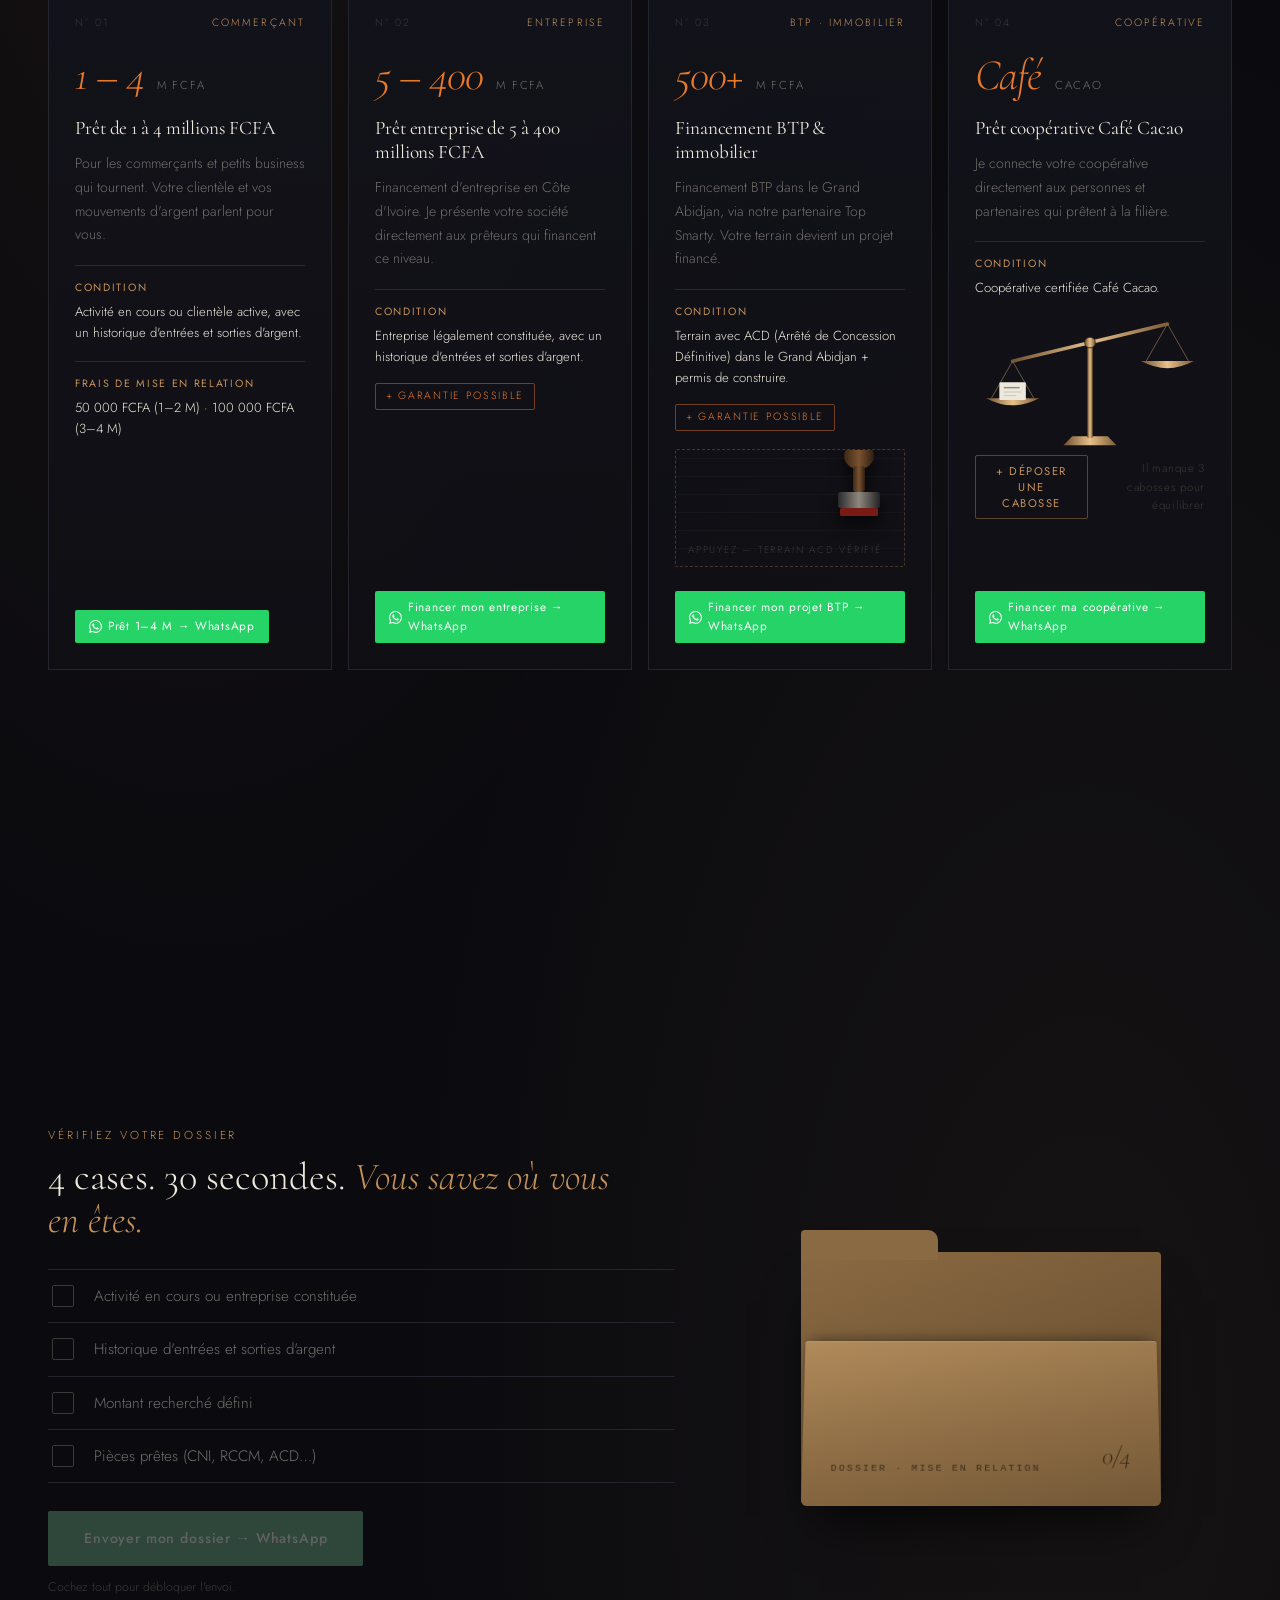
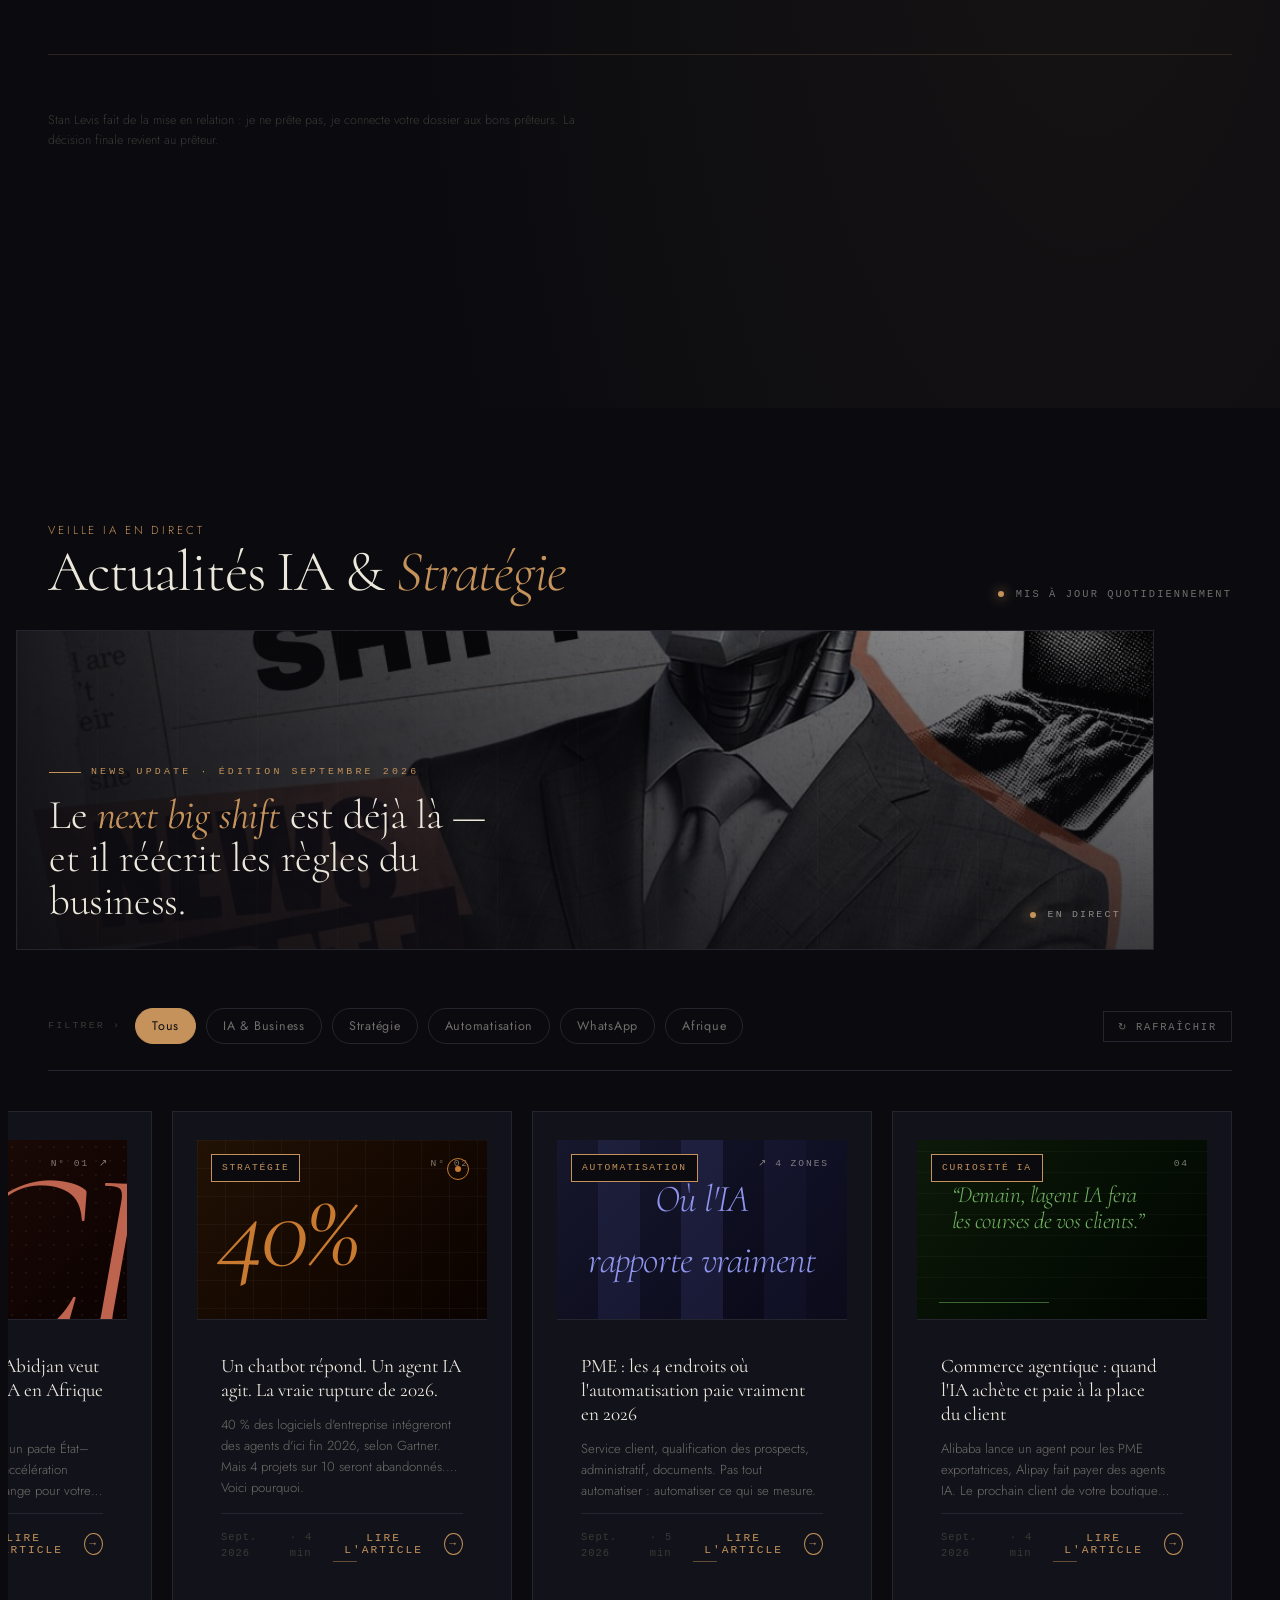
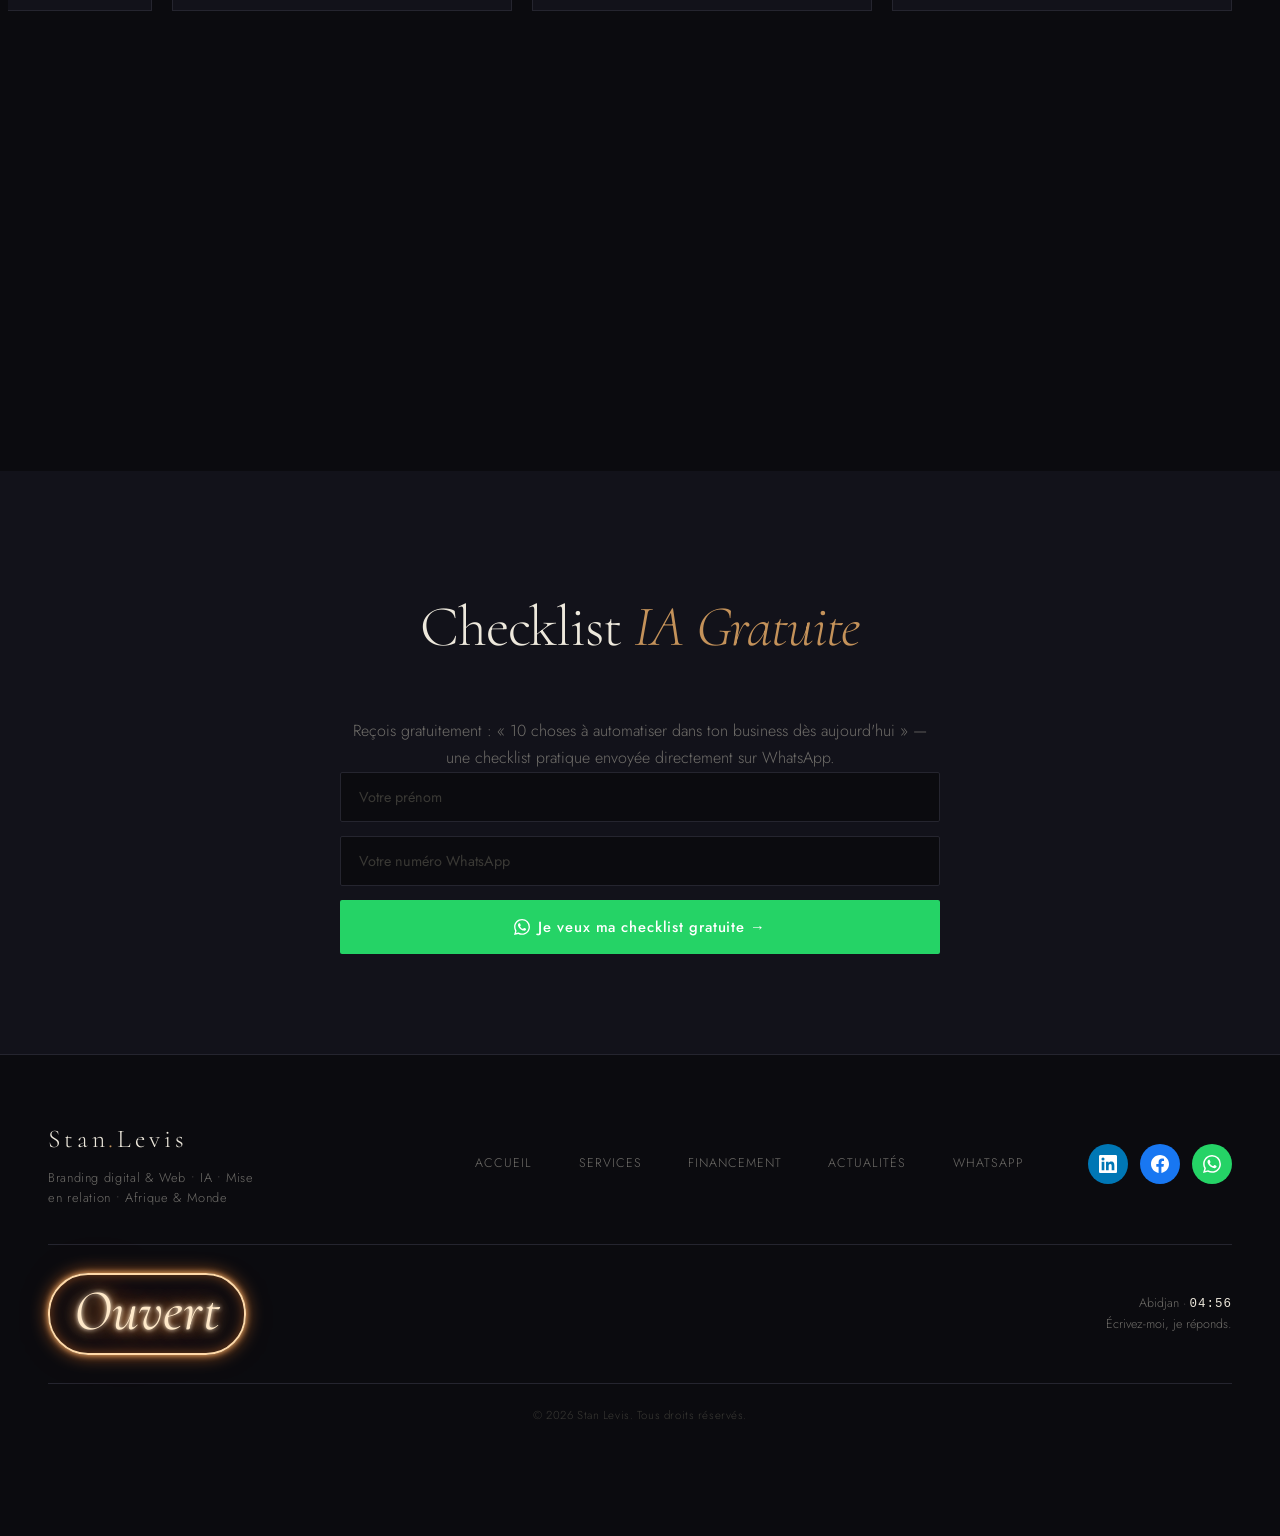
==== commit d67652d1: "Add files via upload" ====
--- a/index.html
+++ b/index.html
@@ -6,7 +6,7 @@
 
     <title>Stan Levis — Le pont entre la technologie mondiale et votre business</title>
     <meta name="description" content="Stan Levis vous aide à automatiser votre business, créer votre site web, gérer votre présence digitale et vous former à l'IA. Solutions concrètes pour l'Afrique et au-delà." />
-    <meta name="keywords" content="automatisation business Afrique, branding digital Abidjan, création site web rapide, formation IA Côte d'Ivoire, Stan Levis" />
+    <meta name="keywords" content="automatisation business Afrique, branding digital Abidjan, création site web rapide, formation IA Côte d'Ivoire, Stan Levis, mise en relation prêt Abidjan, financement entreprise Côte d'Ivoire, financement BTP Grand Abidjan, prêt coopérative café cacao, garantie prêt Abidjan, financement projet immobilier terrain ACD" />
     <meta property="og:title" content="Stan Levis — Automatisation & IA pour votre business" />
     <meta property="og:description" content="Le pont entre la technologie mondiale et votre business." />
     <meta property="og:type" content="website" />
@@ -473,6 +473,29 @@
             }
             .stan-badge::before { animation: badgeHaloFade 1s ease forwards; }
         }
+        /* ─── BADGE FLIP + POPUP ─── */
+        .stan-badge-inner { perspective: 1600px; }
+        .badge-flip { position: relative; transform-style: preserve-3d; transition: transform 1.2s cubic-bezier(0.7, 0, 0.3, 1); }
+        .badge-flip.flipped { transform: rotateY(180deg); }
+        .stan-badge .badge-face { backface-visibility: hidden; -webkit-backface-visibility: hidden; }
+        .stan-badge .badge-back { position: absolute; top: 0; left: 0; width: 100%; height: 100%; object-fit: contain; object-position: top center; transform: rotateY(180deg); }
+        .badge-pop {
+            position: absolute; left: 50%; bottom: 10%;
+            display: inline-flex; align-items: center; gap: 10px;
+            padding: 12px 18px;
+            background: rgba(11,11,15,0.92); backdrop-filter: blur(10px); -webkit-backdrop-filter: blur(10px);
+            border: 1px solid var(--accent); border-radius: 2px;
+            font-family: var(--font-body); font-size: 0.72rem; font-weight: 500; letter-spacing: 0.22em; text-transform: uppercase; white-space: nowrap;
+            color: var(--text);
+            box-shadow: 0 18px 40px -12px rgba(0,0,0,0.7), 0 0 0 4px rgba(196,146,90,0.08);
+            opacity: 0; transform: translate(-50%, 12px) scale(0.9); transform-origin: center;
+            transition: opacity 0.45s ease, transform 0.6s cubic-bezier(0.16, 1, 0.3, 1);
+            z-index: 3;
+        }
+        .badge-pop-dot { width: 6px; height: 6px; border-radius: 50%; background: var(--accent); box-shadow: 0 0 10px var(--accent); animation: pulseDot 1.6s ease-in-out infinite; flex-shrink: 0; }
+        .badge-flip.flipped + .badge-pop { opacity: 1; transform: translate(-50%, 0) scale(1); transition-delay: 0.7s; }
+        @media (max-width: 900px) { .badge-pop { bottom: 6%; } }
+
         .hero-label {
             font-size: 0.72rem;
             letter-spacing: 0.25em;
@@ -1406,6 +1429,7 @@
         .service-card.gold .service-badge { background: rgba(232,121,43,0.12); color: #E8792B; }
         .service-card.gold .btn-service { background: #E8792B; }
         .service-card.gold .carousel-progress-fill { background: #E8792B; }
+        .service-card.gold .carousel-example-badge { background: rgba(232,121,43,0.12); color: #E8792B; }
         .service-card.gold:hover { border-color: #E8792B; }
 
         /* ─── FINANCE TICKER ─── */
@@ -1658,6 +1682,121 @@
             .financement-stat { border-right: none !important; border-bottom: 1px solid rgba(196,146,90,0.12); }
             .financement-stat:last-child { border-bottom: none; }
         }
+
+        /* ─── FINANCEMENT — conditions, garantie, bonus ─── */
+        .financement-step-cond { font-size: 0.82rem; color: var(--text); line-height: 1.6; margin-top: 18px; padding-top: 14px; border-top: 1px solid rgba(196,146,90,0.18); max-width: 30ch; }
+        .financement-step-cond strong { display: block; font-weight: 400; font-size: 0.66rem; letter-spacing: 0.16em; text-transform: uppercase; color: var(--accent); margin-bottom: 4px; }
+        .financement-step-tag { display: inline-block; margin-top: 16px; font-size: 0.66rem; letter-spacing: 0.16em; text-transform: uppercase; color: #E8792B; border: 1px solid rgba(232,121,43,0.45); padding: 4px 10px; border-radius: 2px; }
+        .financement-step-cta { margin-top: 22px; }
+        .financement-step-cta svg { flex-shrink: 0; width: 13px; height: 13px; }
+        #financement .financement-step-num { display: block; width: fit-content; }
+        body:not(.lang-en) #financement .financement-step-title.fr,
+        body:not(.lang-en) #financement .financement-step-desc.fr,
+        body.lang-en #financement .financement-step-title.en,
+        body.lang-en #financement .financement-step-desc.en { display: block !important; }
+        .financement-bonus { display: grid; grid-template-columns: auto minmax(0,1fr); gap: 12px 40px; align-items: baseline; padding: 40px 0; margin-bottom: 56px; border-top: 1px solid rgba(196,146,90,0.18); border-bottom: 1px solid rgba(196,146,90,0.18); }
+        .financement-bonus-label { font-family: var(--font-display); font-style: italic; font-weight: 300; font-size: clamp(2.4rem, 4vw, 3.6rem); line-height: 1; color: #E8792B; }
+        .financement-bonus-title { font-family: var(--font-display); font-weight: 400; font-size: 1.6rem; line-height: 1.2; color: var(--text); margin-bottom: 10px; text-wrap: pretty; }
+        .financement-bonus-text { font-size: 0.92rem; color: var(--text-muted); line-height: 1.7; max-width: 62ch; }
+        @media (max-width: 900px) { .financement-bonus { grid-template-columns: 1fr; } }
+
+        /* ─── BANDES PASSANTES — contrôle souris ─── */
+        .marquee-section, .finance-ticker { max-width: 100%; overflow: hidden; touch-action: pan-y; user-select: none; -webkit-user-select: none; cursor: grab; }
+        .marquee-section.dragging, .finance-ticker.dragging { cursor: grabbing; }
+        .marquee-track.js-driven, .finance-ticker-track.js-driven { animation: none !important; will-change: transform; }
+
+        .bands-fixed { position: fixed; left: 0; right: 0; bottom: 0; z-index: 150; background: var(--bg); border-top: 1px solid var(--border); box-shadow: 0 -10px 30px -10px rgba(0,0,0,0.6); }
+        .bands-fixed .marquee-section { padding: 9px 0; border-top: none; }
+        .bands-fixed .finance-ticker { padding: 9px 0; border-bottom: none; border-top: none; }
+        body { padding-bottom: var(--bands-h, 84px); }
+        .wa-sticky { bottom: calc(var(--bands-h, 84px) + 20px) !important; }
+
+        /* ─── FINANCEMENT v3 — scène + cartes ─── */
+        .fin-head { display: grid; grid-template-columns: minmax(0, 1.15fr) minmax(0, 0.85fr); gap: 56px; align-items: center; margin-bottom: 72px; }
+        .fin-head .section-title { margin-bottom: 28px; }
+        .fin-head .financement-intro { margin-bottom: 40px; }
+        .fin-chips { display: flex; flex-direction: column; border-top: 1px solid rgba(196,146,90,0.2); max-width: 560px; }
+        .fin-chips-label { font-size: 0.66rem; letter-spacing: 0.22em; text-transform: uppercase; color: var(--text-dim); padding: 14px 0 6px; }
+        .fin-chip { display: grid; grid-template-columns: 44px minmax(0,1fr) auto; align-items: baseline; gap: 16px; padding: 16px 4px; border-bottom: 1px solid rgba(196,146,90,0.14); color: var(--text); text-decoration: none; transition: padding 0.35s cubic-bezier(0.16,1,0.3,1), background 0.3s; }
+        .fin-chip:hover { padding-left: 14px; background: rgba(196,146,90,0.05); }
+        .fin-chip-num { font-family: var(--font-display); font-style: italic; color: var(--accent); font-size: 1rem; }
+        .fin-chip-txt { font-size: 0.95rem; font-weight: 400; }
+        .fin-chip-val { font-family: var(--font-display); font-style: italic; font-size: 1.3rem; color: #E8792B; white-space: nowrap; transition: transform 0.35s cubic-bezier(0.16,1,0.3,1); }
+        .fin-chip:hover .fin-chip-val { transform: translateX(-4px); }
+
+        .fin-stage { position: relative; margin: 0; aspect-ratio: 4 / 5; max-height: 680px; display: flex; align-items: flex-end; justify-content: center; isolation: isolate; }
+        .fin-stage-beam { position: absolute; left: 50%; top: -12%; width: 120%; height: 112%; transform: translateX(-50%); background: linear-gradient(180deg, rgba(237,220,190,0.20) 0%, rgba(221,176,124,0.10) 45%, rgba(221,176,124,0.03) 80%, transparent 100%); clip-path: polygon(42% 0, 58% 0, 96% 100%, 4% 100%); filter: blur(18px); z-index: -2; animation: beamBreath 7s ease-in-out infinite; }
+        @keyframes beamBreath { 0%,100% { opacity: 0.85; } 50% { opacity: 1; } }
+        .fin-stage-q { position: absolute; right: -4%; top: -8%; font-family: var(--font-display); font-style: italic; font-weight: 300; font-size: clamp(16rem, 30vw, 30rem); line-height: 1; color: transparent; -webkit-text-stroke: 1px rgba(196,146,90,0.28); z-index: -1; user-select: none; }
+        .fin-stage img { position: relative; width: 78%; height: auto; display: block; filter: drop-shadow(0 28px 30px rgba(0,0,0,0.65)) brightness(0.96); transition: transform 1.2s cubic-bezier(0.16,1,0.3,1); }
+        .fin-stage:hover img { transform: translateY(-6px); }
+        .fin-stage-floor { position: absolute; left: 50%; bottom: -2%; width: 90%; height: 14%; transform: translateX(-50%); background: radial-gradient(ellipse 50% 50% at 50% 50%, rgba(221,176,124,0.22) 0%, rgba(221,176,124,0.06) 45%, transparent 72%); z-index: -1; }
+        .fin-stage-cap { position: absolute; left: 0; top: 4%; bottom: auto; max-width: 46%; font-family: var(--font-display); font-size: 1.35rem; font-weight: 300; line-height: 1.2; color: var(--text); padding-left: 14px; border-left: 1px solid var(--accent); }
+        .fin-stage-cap em { font-style: italic; color: var(--accent); }
+
+        #financement .financement-steps { grid-template-columns: repeat(4, minmax(0,1fr)); gap: 16px; margin-bottom: 72px; }
+        #financement .financement-steps::before { display: none; }
+        #financement .financement-step { display: flex; flex-direction: column; padding: 28px 26px 26px; border: 1px solid var(--border); background: linear-gradient(180deg, var(--surface) 0%, rgba(18,18,26,0.4) 100%); position: relative; overflow: hidden; transition: opacity 0.7s cubic-bezier(0.16,1,0.3,1), transform 0.5s cubic-bezier(0.16,1,0.3,1), border-color 0.3s; scroll-margin-top: 120px; }
+        #financement .financement-step::before { content: ''; position: absolute; top: 0; left: 0; right: 0; height: 2px; background: #E8792B; transform: scaleX(0.25); transform-origin: left; transition: transform 0.6s cubic-bezier(0.16,1,0.3,1); }
+        #financement .financement-step:hover { border-color: rgba(232,121,43,0.55); transform: translateY(-6px); }
+        #financement .financement-step:hover::before { transform: scaleX(1); }
+        #financement .financement-step:target { border-color: #E8792B; box-shadow: 0 0 0 4px rgba(232,121,43,0.12); }
+        .fin-card-top { display: flex; justify-content: space-between; align-items: baseline; gap: 12px; margin-bottom: 22px; font-size: 0.66rem; letter-spacing: 0.2em; text-transform: uppercase; }
+        .fin-card-num { color: var(--text-dim); }
+        .fin-card-profile { color: var(--accent); text-align: right; }
+        .fin-key { font-family: var(--font-display); font-style: italic; font-weight: 300; font-size: clamp(2.4rem, 3.4vw, 3.3rem); line-height: 1; color: #E8792B; letter-spacing: -0.02em; margin-bottom: 18px; white-space: nowrap; }
+        .fin-key small { font-style: normal; font-family: var(--font-body); font-size: 0.72rem; letter-spacing: 0.16em; text-transform: uppercase; color: var(--text-muted); margin-left: 4px; }
+        #financement .financement-step-title { font-size: 1.2rem; margin-bottom: 12px; }
+        #financement .financement-step:hover .financement-step-title { color: #FFD9A8; }
+        #financement .financement-step-desc { max-width: none; }
+        #financement .financement-step-cond { max-width: none; }
+        #financement .financement-step-cta { margin-top: auto; padding-top: 24px; }
+        #financement .financement-step-tag { align-self: flex-start; }
+        @media (max-width: 1200px) { #financement .financement-steps { grid-template-columns: repeat(2, minmax(0,1fr)); } }
+        @media (max-width: 900px) {
+            .fin-head { grid-template-columns: 1fr; gap: 24px; }
+            .fin-stage { max-width: 420px; width: 100%; margin: 0 auto; }
+            #financement .financement-step { padding: 26px 22px 22px; }
+            #financement .financement-step-num::after { display: none; }
+        }
+        @media (max-width: 640px) { #financement .financement-steps { grid-template-columns: 1fr; } .fin-stage-cap { font-size: 1.1rem; } }
+
+        /* ─── LAMPE SUSPENDUE — balancement + interrupteur ─── */
+        .fin-stage { overflow: visible; }
+        .fin-stage img { width: 70%; transition: filter 0.6s ease, transform 1.2s cubic-bezier(0.16,1,0.3,1); }
+        .fin-stage.is-off img { filter: drop-shadow(0 28px 30px rgba(0,0,0,0.65)) brightness(0.22) saturate(0.6); }
+        .fin-stage.is-off .fin-stage-q { -webkit-text-stroke-color: rgba(196,146,90,0.08); }
+        .fin-stage-q { transition: -webkit-text-stroke-color 0.6s ease; }
+        .fin-lamp { position: absolute; left: 50%; top: -300px; width: 0; height: 0; z-index: 3; }
+        .fin-lamp-arm { position: absolute; left: 0; top: 0; width: 0; height: 0; transform-origin: 0 0; will-change: transform; }
+        .fin-lamp-cord { position: absolute; left: -1px; top: -400px; width: 2px; height: 700px; background: linear-gradient(90deg, #0a0a0a, #3a3833 50%, #0a0a0a); }
+        .fin-lamp-head { position: absolute; left: -80px; top: 290px; width: 160px; height: 96px; cursor: grab; touch-action: none; filter: drop-shadow(0 10px 14px rgba(0,0,0,0.6)); }
+        .fin-lamp-head:active { cursor: grabbing; }
+        .fin-lamp-head svg { display: block; width: 100%; height: 100%; }
+        .lp-inner-on, .lp-bulb-on { transition: opacity 0.25s ease; }
+        .fin-stage.is-off .lp-inner-on, .fin-stage.is-off .lp-bulb-on { opacity: 0; }
+        .fin-lamp-cone { position: absolute; left: -300px; top: 372px; width: 600px; height: var(--cone-h, 560px); pointer-events: none;
+            background: linear-gradient(180deg, rgba(255,232,190,0.42) 0%, rgba(240,200,140,0.18) 35%, rgba(221,176,124,0.07) 75%, transparent 100%);
+            clip-path: polygon(39% 0, 61% 0, 100% 100%, 0 100%);
+            filter: blur(12px); mix-blend-mode: screen; transition: opacity 0.35s ease; }
+        .fin-lamp-halo { position: absolute; left: -130px; top: 300px; width: 260px; height: 160px; pointer-events: none; background: radial-gradient(ellipse 50% 50% at 50% 55%, rgba(255,214,150,0.35), transparent 70%); mix-blend-mode: screen; transition: opacity 0.35s ease; }
+        .fin-stage.is-off .fin-lamp-cone, .fin-stage.is-off .fin-lamp-halo { opacity: 0; }
+        .fin-stage.flicker .fin-lamp-cone, .fin-stage.flicker .fin-lamp-halo, .fin-stage.flicker img { animation: lampFlicker 0.55s steps(1) 1; }
+        @keyframes lampFlicker { 0% { opacity: 0.2; } 15% { opacity: 0.9; } 28% { opacity: 0.1; } 45% { opacity: 0.75; } 60% { opacity: 0.3; } 75%,100% { opacity: 1; } }
+        .fin-stage-floor { transition: opacity 0.5s ease; transform: translateX(calc(-50% + var(--sway, 0px))); }
+        .fin-stage.is-off .fin-stage-floor { opacity: 0; }
+        .fin-stage-bar { position: absolute; left: 0; right: 0; bottom: -84px; display: flex; justify-content: space-between; align-items: flex-end; gap: 24px; }
+        .fin-stage-bar .fin-stage-cap { position: static; max-width: none; }
+        .fin-switch-wrap { display: flex; flex-direction: column; align-items: center; gap: 10px; }
+        .fin-switch { position: relative; width: 58px; height: 92px; border-radius: 6px; border: 1px solid #2c2b30; background: linear-gradient(160deg, #1d1c21, #0e0e12); box-shadow: inset 0 1px 0 rgba(255,255,255,0.05), 0 10px 24px -8px rgba(0,0,0,0.8); display: flex; flex-direction: column; align-items: center; justify-content: space-between; padding: 7px 0; cursor: pointer; }
+        .fin-switch-lbl { font-family: 'JetBrains Mono', ui-monospace, monospace; font-size: 0.55rem; letter-spacing: 0.18em; color: var(--text-dim); transition: color 0.3s; }
+        .fin-switch[aria-pressed="true"] .fin-switch-lbl.on, .fin-switch[aria-pressed="false"] .fin-switch-lbl.off { color: var(--accent); }
+        .fin-switch-rocker { width: 26px; height: 44px; border-radius: 4px; background: linear-gradient(180deg, #3a3833 0%, #1a1a1d 50%, #0c0c0e 100%); box-shadow: inset 0 1px 0 rgba(255,255,255,0.12), 0 4px 6px rgba(0,0,0,0.6); transform: perspective(120px) rotateX(18deg); transition: transform 0.18s cubic-bezier(0.5,1.6,0.5,1), background 0.2s; }
+        .fin-switch[aria-pressed="false"] .fin-switch-rocker { transform: perspective(120px) rotateX(-18deg); background: linear-gradient(0deg, #3a3833 0%, #1a1a1d 50%, #0c0c0e 100%); }
+        .fin-sound { background: none; border: none; font-family: 'JetBrains Mono', ui-monospace, monospace; font-size: 0.6rem; letter-spacing: 0.14em; text-transform: uppercase; color: var(--text-dim); cursor: pointer; padding: 2px 4px; }
+        .fin-sound b { color: var(--accent); font-weight: 400; }
+        .fin-head { margin-bottom: 150px; }
+        @media (max-width: 900px) { .fin-lamp { top: -200px; } .fin-lamp-head { top: 190px; } .fin-lamp-cone { top: 272px; } .fin-lamp-halo { top: 200px; } .fin-stage { margin-top: 120px; } }
 
         /* ─── INSIGHTS CARDS ─── */
         .insights-grid { display: grid; grid-template-columns: repeat(2, 1fr); gap: 20px; margin-top: 40px; }
@@ -2090,6 +2229,7 @@
             .article-modal-close { top: 14px; right: 14px; }
         }
     </style>
+    <link rel="stylesheet" href="fx.css?v=mul1b8rl">
 </head>
 <body>
 
@@ -2150,7 +2290,11 @@
     <!-- Badge Stan — photo suspendue façon lanyard -->
     <div class="stan-badge" aria-hidden="false">
         <div class="stan-badge-inner">
-            <img src="images/stan-badge.png" alt="Stan Lévis — je vous accompagne" loading="eager" decoding="async" />
+            <div class="badge-flip">
+                <img class="badge-face badge-front" src="images/stan-badge.webp" alt="Stan Lévis — je vous accompagne" loading="eager" decoding="async" />
+                <img class="badge-face badge-back" src="images/stan-badge-relation.webp" alt="Stan Lévis — metteur en relation, je vous connecte aux partenaires lourds" loading="eager" decoding="async" />
+            </div>
+            <div class="badge-pop" role="status"><span class="badge-pop-dot"></span><span class="fr">Metteur en relation</span><span class="en">Deal connector</span></div>
         </div>
     </div>
 
@@ -2189,14 +2333,14 @@
                     <span class="line"><span><em class="fr">vos concurrents automatisent.</em><em class="en">your competitors are automating.</em></span></span>
                 </span>
                 <span class="hero-msg">
-                    <span class="line"><span class="fr">Votre projet existe.</span><span class="en">Your project exists.</span></span>
-                    <span class="line"><span class="fr">Le capital aussi.</span><span class="en">The capital too.</span></span>
-                    <span class="line"><span><em class="fr">Ce qui manque, c'est le bon dossier.</em><em class="en">What's missing is the right file.</em></span></span>
+                    <span class="line"><span class="fr">Commerçant, PME, BTP, coopérative :</span><span class="en">Trader, SME, builder, cooperative:</span></span>
+                    <span class="line"><span class="fr">de 1 à plus de 500 M FCFA.</span><span class="en">from 1 to 500+ M FCFA.</span></span>
+                    <span class="line"><span><em class="fr">Je vous mets devant le bon prêteur.</em><em class="en">I put you in front of the right lender.</em></span></span>
                 </span>
                 <span class="hero-msg">
-                    <span class="line"><span class="fr">70 milliards FCFA mobilisés.</span><span class="en">70 billion FCFA mobilized.</span></span>
-                    <span class="line"><span class="fr">21 pays africains.</span><span class="en">21 African countries.</span></span>
-                    <span class="line"><span><em class="fr">Je connecte vos projets aux bons financeurs.</em><em class="en">I connect your projects to the right financiers.</em></span></span>
+                    <span class="line"><span class="fr">Un terrain ACD à Abidjan.</span><span class="en">ACD land in Abidjan.</span></span>
+                    <span class="line"><span class="fr">Un permis de construire.</span><span class="en">A building permit.</span></span>
+                    <span class="line"><span><em class="fr">Votre chantier peut être financé.</em><em class="en">Your project can be funded.</em></span></span>
                 </span>
             </span>
         </h1>
@@ -2214,69 +2358,10 @@
     <div class="hero-bottom">
         <p class="hero-sub fr">Automatisation IA · Digital Manager · Branding · Campagnes Pub · Formations</p>
         <p class="hero-sub en">AI Automation · Digital Manager · Branding · Ad Campaigns · Training</p>
-        <div class="hero-actions">
-            <a href="https://wa.me/message/GD5WPMEZCKYDN1?text=Bonjour%20Stan%2C%20je%20souhaite%20d%C3%A9marrer%20un%20projet."
-               class="btn-wa fr" target="_blank" rel="noopener">
-                <svg width="18" height="18" viewBox="0 0 24 24" fill="#fff" aria-hidden="true"><path d="M17.472 14.382c-.297-.149-1.758-.867-2.03-.967-.273-.099-.471-.148-.67.15-.197.297-.767.966-.94 1.164-.173.199-.347.223-.644.075-.297-.15-1.255-.463-2.39-1.475-.883-.788-1.48-1.761-1.653-2.059-.173-.297-.018-.458.13-.606.134-.133.298-.347.446-.52.149-.174.198-.298.298-.497.099-.198.05-.371-.025-.52-.075-.149-.669-1.612-.916-2.207-.242-.579-.487-.5-.669-.51-.173-.008-.371-.01-.57-.01-.198 0-.52.074-.792.372-.272.297-1.04 1.016-1.04 2.479 0 1.462 1.065 2.875 1.213 3.074.149.198 2.096 3.2 5.077 4.487.709.306 1.262.489 1.694.625.712.227 1.36.195 1.871.118.571-.085 1.758-.719 2.006-1.413.248-.694.248-1.289.173-1.413-.074-.124-.272-.198-.57-.347m-5.421 7.403h-.004a9.87 9.87 0 01-5.031-1.378l-.361-.214-3.741.982.998-3.648-.235-.374a9.86 9.86 0 01-1.51-5.26c.001-5.45 4.436-9.884 9.888-9.884 2.64 0 5.122 1.03 6.988 2.898a9.825 9.825 0 012.893 6.994c-.003 5.45-4.437 9.884-9.885 9.884m8.413-18.297A11.815 11.815 0 0012.05 0C5.495 0 .16 5.335.157 11.892c0 2.096.547 4.142 1.588 5.945L.057 24l6.305-1.654a11.882 11.882 0 005.683 1.448h.005c6.554 0 11.89-5.335 11.893-11.893a11.821 11.821 0 00-3.48-8.413z"/></svg>
-                Démarrer maintenant → WhatsApp
-            </a>
-            <a href="https://wa.me/message/GD5WPMEZCKYDN1?text=Hello%20Stan%2C%20I%20want%20to%20start%20a%20project."
-               class="btn-wa en" target="_blank" rel="noopener">
-                <svg width="18" height="18" viewBox="0 0 24 24" fill="#fff" aria-hidden="true"><path d="M17.472 14.382c-.297-.149-1.758-.867-2.03-.967-.273-.099-.471-.148-.67.15-.197.297-.767.966-.94 1.164-.173.199-.347.223-.644.075-.297-.15-1.255-.463-2.39-1.475-.883-.788-1.48-1.761-1.653-2.059-.173-.297-.018-.458.13-.606.134-.133.298-.347.446-.52.149-.174.198-.298.298-.497.099-.198.05-.371-.025-.52-.075-.149-.669-1.612-.916-2.207-.242-.579-.487-.5-.669-.51-.173-.008-.371-.01-.57-.01-.198 0-.52.074-.792.372-.272.297-1.04 1.016-1.04 2.479 0 1.462 1.065 2.875 1.213 3.074.149.198 2.096 3.2 5.077 4.487.709.306 1.262.489 1.694.625.712.227 1.36.195 1.871.118.571-.085 1.758-.719 2.006-1.413.248-.694.248-1.289.173-1.413-.074-.124-.272-.198-.57-.347m-5.421 7.403h-.004a9.87 9.87 0 01-5.031-1.378l-.361-.214-3.741.982.998-3.648-.235-.374a9.86 9.86 0 01-1.51-5.26c.001-5.45 4.436-9.884 9.888-9.884 2.64 0 5.122 1.03 6.988 2.898a9.825 9.825 0 012.893 6.994c-.003 5.45-4.437 9.884-9.885 9.884m8.413-18.297A11.815 11.815 0 0012.05 0C5.495 0 .16 5.335.157 11.892c0 2.096.547 4.142 1.588 5.945L.057 24l6.305-1.654a11.882 11.882 0 005.683 1.448h.005c6.554 0 11.89-5.335 11.893-11.893a11.821 11.821 0 00-3.48-8.413z"/></svg>
-                Get started → WhatsApp
-            </a>
-        </div>
+        
     </div>
 </section>
 
-<!-- MARQUEE -->
-<div class="marquee-section" aria-hidden="true">
-    <div class="marquee-track">
-        <div class="marquee-item"><span>Automatisation</span><span class="marquee-dot"></span></div>
-        <div class="marquee-item"><span>Branding Digital</span><span class="marquee-dot"></span></div>
-        <div class="marquee-item"><span>Intelligence Artificielle</span><span class="marquee-dot"></span></div>
-        <div class="marquee-item"><span>Création de Site</span><span class="marquee-dot"></span></div>
-        <div class="marquee-item"><span>Formations Pratiques</span><span class="marquee-dot"></span></div>
-        <div class="marquee-item"><span>WhatsApp Business</span><span class="marquee-dot"></span></div>
-        <div class="marquee-item"><span>Présence Digitale</span><span class="marquee-dot"></span></div>
-        <div class="marquee-item"><span>Afrique & Monde</span><span class="marquee-dot"></span></div>
-        <div class="marquee-item"><span>Automatisation</span><span class="marquee-dot"></span></div>
-        <div class="marquee-item"><span>Branding Digital</span><span class="marquee-dot"></span></div>
-        <div class="marquee-item"><span>Intelligence Artificielle</span><span class="marquee-dot"></span></div>
-        <div class="marquee-item"><span>Création de Site</span><span class="marquee-dot"></span></div>
-        <div class="marquee-item"><span>Formations Pratiques</span><span class="marquee-dot"></span></div>
-        <div class="marquee-item"><span>WhatsApp Business</span><span class="marquee-dot"></span></div>
-        <div class="marquee-item"><span>Présence Digitale</span><span class="marquee-dot"></span></div>
-        <div class="marquee-item"><span>Afrique & Monde</span><span class="marquee-dot"></span></div>
-    </div>
-</div>
-
-<!-- FINANCE TICKER -->
-<div class="finance-ticker" aria-label="Insights financement Afrique">
-    <div class="finance-ticker-track">
-        <div class="finance-ticker-item">💡 L'argent pour financer les projets africains existe — ce qui manque, ce sont des dossiers capables de le recevoir.<span class="finance-ticker-sep">&nbsp;·&nbsp;</span></div>
-        <div class="finance-ticker-item">📊 Africa Investment Forum 2025 : 15,3 milliards USD disponibles — seulement 39 projets ont passé le filtre bancable.<span class="finance-ticker-sep">&nbsp;·&nbsp;</span></div>
-        <div class="finance-ticker-item">🏗️ Top Smarty · 70 milliards FCFA mobilisés · 21 pays africains · Financement immobilier dès 1 milliard FCFA<span class="finance-ticker-sep">&nbsp;·&nbsp;</span></div>
-        <div class="finance-ticker-item">🔑 Les banques ne refusent pas les bons projets — elles refusent les dossiers qui ne parlent pas leur langage.<span class="finance-ticker-sep">&nbsp;·&nbsp;</span></div>
-        <div class="finance-ticker-item">📉 L'aide internationale (ODA) a chuté de 9% en 2024 — le capital se déplace vers le financement privé structuré.<span class="finance-ticker-sep">&nbsp;·&nbsp;</span></div>
-        <div class="finance-ticker-item">🤝 Stan Levis · Mise en relation stratégique · Je connecte vos projets aux bons financeurs.<span class="finance-ticker-sep">&nbsp;·&nbsp;</span></div>
-        <div class="finance-ticker-item">💡 Un projet refusé par une banque n'est pas un mauvais projet — c'est souvent un dossier mal structuré.<span class="finance-ticker-sep">&nbsp;·&nbsp;</span></div>
-        <div class="finance-ticker-item">📈 Seed funding Afrique +40% en 2025 — mais les investisseurs sont plus sélectifs que jamais.<span class="finance-ticker-sep">&nbsp;·&nbsp;</span></div>
-        <div class="finance-ticker-item">🔍 Votre dossier doit survivre aux 4 premières minutes d'analyse d'un investisseur institutionnel.<span class="finance-ticker-sep">&nbsp;·&nbsp;</span></div>
-        <div class="finance-ticker-item">🏆 Top Smarty · 15 ans d'expérience · 100+ clients accompagnés · Abidjan, Côte d'Ivoire<span class="finance-ticker-sep">&nbsp;·&nbsp;</span></div>
-        <!-- duplicate for seamless loop -->
-        <div class="finance-ticker-item">💡 L'argent pour financer les projets africains existe — ce qui manque, ce sont des dossiers capables de le recevoir.<span class="finance-ticker-sep">&nbsp;·&nbsp;</span></div>
-        <div class="finance-ticker-item">📊 Africa Investment Forum 2025 : 15,3 milliards USD disponibles — seulement 39 projets ont passé le filtre bancable.<span class="finance-ticker-sep">&nbsp;·&nbsp;</span></div>
-        <div class="finance-ticker-item">🏗️ Top Smarty · 70 milliards FCFA mobilisés · 21 pays africains · Financement immobilier dès 1 milliard FCFA<span class="finance-ticker-sep">&nbsp;·&nbsp;</span></div>
-        <div class="finance-ticker-item">🔑 Les banques ne refusent pas les bons projets — elles refusent les dossiers qui ne parlent pas leur langage.<span class="finance-ticker-sep">&nbsp;·&nbsp;</span></div>
-        <div class="finance-ticker-item">📉 L'aide internationale (ODA) a chuté de 9% en 2024 — le capital se déplace vers le financement privé structuré.<span class="finance-ticker-sep">&nbsp;·&nbsp;</span></div>
-        <div class="finance-ticker-item">🤝 Stan Levis · Mise en relation stratégique · Je connecte vos projets aux bons financeurs.<span class="finance-ticker-sep">&nbsp;·&nbsp;</span></div>
-        <div class="finance-ticker-item">💡 Un projet refusé par une banque n'est pas un mauvais projet — c'est souvent un dossier mal structuré.<span class="finance-ticker-sep">&nbsp;·&nbsp;</span></div>
-        <div class="finance-ticker-item">📈 Seed funding Afrique +40% en 2025 — mais les investisseurs sont plus sélectifs que jamais.<span class="finance-ticker-sep">&nbsp;·&nbsp;</span></div>
-        <div class="finance-ticker-item">🔍 Votre dossier doit survivre aux 4 premières minutes d'analyse d'un investisseur institutionnel.<span class="finance-ticker-sep">&nbsp;·&nbsp;</span></div>
-        <div class="finance-ticker-item">🏆 Top Smarty · 15 ans d'expérience · 100+ clients accompagnés · Abidjan, Côte d'Ivoire<span class="finance-ticker-sep">&nbsp;·&nbsp;</span></div>
-    </div>
-</div>
 
 <!-- SERVICES -->
 <section id="services">
@@ -2295,20 +2380,22 @@
                 <img src="images/financement.jpg" alt="Mise en relation et financement de projets" loading="lazy" />
                 <span class="service-media-num">N° 01 / Financement</span>
             </div>
-            <span class="service-badge fr">Partenariat Stratégique</span>
-            <span class="service-badge en">Strategic Partnership</span>
-            <h3 class="service-name fr">Mise en relation &amp; Financement de projets</h3>
-            <h3 class="service-name en">Project Financing &amp; Deal Matching</h3>
-            <p class="service-desc fr">Je vous connecte aux structures capables de financer vos projets immobiliers et d'infrastructure ambitieux. En partenariat avec Top Smarty — cabinet de financement présent dans 21 pays africains, 70 milliards FCFA mobilisés.</p>
-            <p class="service-desc en">I connect you to structures capable of financing your ambitious real estate and infrastructure projects. In partnership with Top Smarty — a financing firm active in 21 African countries, 70 billion FCFA mobilized.</p>
-            <p class="service-desc fr" style="font-size:0.82rem; color:var(--text-dim); margin-top:-18px;">Projets à partir de 1 milliard FCFA &nbsp;·&nbsp; Structuration de dossier &nbsp;·&nbsp; Recherche de garanties &nbsp;·&nbsp; Mise en relation avec les bons financeurs</p>
-            <p class="service-desc en" style="font-size:0.82rem; color:var(--text-dim); margin-top:-18px;">Projects from 1 billion FCFA &nbsp;·&nbsp; File structuring &nbsp;·&nbsp; Guarantee sourcing &nbsp;·&nbsp; Connection to the right financiers</p>
-            <a href="https://wa.me/message/GD5WPMEZCKYDN1?text=Bonjour%20Stan%2C%20j%27ai%20un%20projet%20immobilier%20%C3%A0%20financer%20et%20je%20voudrais%20en%20savoir%20plus%20sur%20votre%20service%20de%20mise%20en%20relation%20avec%20Top%20Smarty."
+            <span class="service-badge fr">Mise en relation</span>
+            <span class="service-badge en">Loan matching</span>
+            <h3 class="service-name fr">Mise en relation &amp; Financement</h3>
+            <h3 class="service-name en">Loan Matching &amp; Financing</h3>
+            <div class="carousel-wrapper" data-service="financement">
+                <span class="carousel-counter">1/6</span>
+                <p class="carousel-text"></p>
+                <span class="carousel-example-badge"></span>
+                <div class="carousel-progress"><div class="carousel-progress-fill"></div></div>
+            </div>
+            <a href="https://wa.me/message/GD5WPMEZCKYDN1?text=Bonjour%20Stan%2C%20je%20cherche%20un%20financement.%20Voici%20mon%20profil%20%3A"
                class="btn-service fr" target="_blank" rel="noopener">
                 <svg width="15" height="15" viewBox="0 0 24 24" fill="#fff" aria-hidden="true"><path d="M17.472 14.382c-.297-.149-1.758-.867-2.03-.967-.273-.099-.471-.148-.67.15-.197.297-.767.966-.94 1.164-.173.199-.347.223-.644.075-.297-.15-1.255-.463-2.39-1.475-.883-.788-1.48-1.761-1.653-2.059-.173-.297-.018-.458.13-.606.134-.133.298-.347.446-.52.149-.174.198-.298.298-.497.099-.198.05-.371-.025-.52-.075-.149-.669-1.612-.916-2.207-.242-.579-.487-.5-.669-.51-.173-.008-.371-.01-.57-.01-.198 0-.52.074-.792.372-.272.297-1.04 1.016-1.04 2.479 0 1.462 1.065 2.875 1.213 3.074.149.198 2.096 3.2 5.077 4.487.709.306 1.262.489 1.694.625.712.227 1.36.195 1.871.118.571-.085 1.758-.719 2.006-1.413.248-.694.248-1.289.173-1.413-.074-.124-.272-.198-.57-.347m-5.421 7.403h-.004a9.87 9.87 0 01-5.031-1.378l-.361-.214-3.741.982.998-3.648-.235-.374a9.86 9.86 0 01-1.51-5.26c.001-5.45 4.436-9.884 9.888-9.884 2.64 0 5.122 1.03 6.988 2.898a9.825 9.825 0 012.893 6.994c-.003 5.45-4.437 9.884-9.885 9.884m8.413-18.297A11.815 11.815 0 0012.05 0C5.495 0 .16 5.335.157 11.892c0 2.096.547 4.142 1.588 5.945L.057 24l6.305-1.654a11.882 11.882 0 005.683 1.448h.005c6.554 0 11.89-5.335 11.893-11.893a11.821 11.821 0 00-3.48-8.413z"/></svg>
                 Parler de mon projet → WhatsApp
             </a>
-            <a href="https://wa.me/message/GD5WPMEZCKYDN1?text=Hello%20Stan%2C%20I%20have%20a%20real%20estate%20project%20to%20finance%20and%20would%20like%20to%20know%20more%20about%20your%20deal%20matching%20service%20with%20Top%20Smarty."
+            <a href="https://wa.me/message/GD5WPMEZCKYDN1?text=Hello%20Stan%2C%20I%20am%20looking%20for%20financing.%20Here%20is%20my%20profile%3A"
                class="btn-service en" target="_blank" rel="noopener">
                 <svg width="15" height="15" viewBox="0 0 24 24" fill="#fff" aria-hidden="true"><path d="M17.472 14.382c-.297-.149-1.758-.867-2.03-.967-.273-.099-.471-.148-.67.15-.197.297-.767.966-.94 1.164-.173.199-.347.223-.644.075-.297-.15-1.255-.463-2.39-1.475-.883-.788-1.48-1.761-1.653-2.059-.173-.297-.018-.458.13-.606.134-.133.298-.347.446-.52.149-.174.198-.298.298-.497.099-.198.05-.371-.025-.52-.075-.149-.669-1.612-.916-2.207-.242-.579-.487-.5-.669-.51-.173-.008-.371-.01-.57-.01-.198 0-.52.074-.792.372-.272.297-1.04 1.016-1.04 2.479 0 1.462 1.065 2.875 1.213 3.074.149.198 2.096 3.2 5.077 4.487.709.306 1.262.489 1.694.625.712.227 1.36.195 1.871.118.571-.085 1.758-.719 2.006-1.413.248-.694.248-1.289.173-1.413-.074-.124-.272-.198-.57-.347m-5.421 7.403h-.004a9.87 9.87 0 01-5.031-1.378l-.361-.214-3.741.982.998-3.648-.235-.374a9.86 9.86 0 01-1.51-5.26c.001-5.45 4.436-9.884 9.888-9.884 2.64 0 5.122 1.03 6.988 2.898a9.825 9.825 0 012.893 6.994c-.003 5.45-4.437 9.884-9.885 9.884m8.413-18.297A11.815 11.815 0 0012.05 0C5.495 0 .16 5.335.157 11.892c0 2.096.547 4.142 1.588 5.945L.057 24l6.305-1.654a11.882 11.882 0 005.683 1.448h.005c6.554 0 11.89-5.335 11.893-11.893a11.821 11.821 0 00-3.48-8.413z"/></svg>
                 Discuss my project → WhatsApp
@@ -2458,82 +2545,142 @@
     </div>
 </section>
 <section id="financement">
-    <p class="section-label reveal fr">Partenariat Stratégique</p>
-    <p class="section-label reveal en">Strategic Partnership</p>
-    <h2 class="section-title reveal">
-        <span class="fr">Mise en relation &amp; <em>Financement</em></span>
-        <span class="en">Deal Matching &amp; <em>Financing</em></span>
-    </h2>
-    <p class="financement-intro reveal fr">En partenariat avec Top Smarty, je vous accompagne de A à Z pour obtenir le financement de votre projet immobilier ou d'infrastructure.</p>
-    <p class="financement-intro reveal en">In partnership with Top Smarty, I guide you from A to Z to secure financing for your real estate or infrastructure project.</p>
+    <div class="fin-head">
+        <div class="fin-head-text">
+            <p class="section-label reveal fr">Mise en relation · Abidjan</p>
+            <p class="section-label reveal en">Loan matching · Abidjan</p>
+            <h2 class="section-title reveal">
+                <span class="fr">Le bon dossier. <em>Le bon prêteur.</em></span>
+                <span class="en">The right file. <em>The right lender.</em></span>
+            </h2>
+            <p class="financement-intro reveal fr">Mise en relation prêt à Abidjan et financement d'entreprise en Côte d'Ivoire. Je connais les prêteurs, les banques et les partenaires qui financent. Vous apportez un dossier solide, je le mets entre les bonnes mains — vite.</p>
+            <p class="financement-intro reveal en">Loan matching in Abidjan and business financing in Côte d'Ivoire. I know the lenders, banks and partners who fund. You bring a solid file, I put it in the right hands — fast.</p>
+            <div class="fin-chips reveal">
+                <span class="fin-chips-label"><span class="fr">Votre profil</span><span class="en">Your profile</span></span>
+            <a class="fin-chip" href="#fin-01"><span class="fin-chip-num">01</span><span class="fin-chip-txt"><span class="fr">Commerçant</span><span class="en">Trader</span></span><span class="fin-chip-val"><span class="fr">1 – 4 M FCFA</span><span class="en">1 – 4 M FCFA</span></span></a>
+            <a class="fin-chip" href="#fin-02"><span class="fin-chip-num">02</span><span class="fin-chip-txt"><span class="fr">Entreprise</span><span class="en">Company</span></span><span class="fin-chip-val"><span class="fr">5 – 400 M FCFA</span><span class="en">5 – 400 M FCFA</span></span></a>
+            <a class="fin-chip" href="#fin-03"><span class="fin-chip-num">03</span><span class="fin-chip-txt"><span class="fr">BTP · Immobilier</span><span class="en">Construction</span></span><span class="fin-chip-val"><span class="fr">500+ M FCFA</span><span class="en">500+ M FCFA</span></span></a>
+            <a class="fin-chip" href="#fin-04"><span class="fin-chip-num">04</span><span class="fin-chip-txt"><span class="fr">Coopérative</span><span class="en">Cooperative</span></span><span class="fin-chip-val"><span class="fr">Café Cacao</span><span class="en">Coffee Cocoa</span></span></a>
+            </div>
+        </div>
+        <figure class="fin-stage reveal is-on" id="fin-stage">
+            <div class="fin-lamp" id="fin-lamp">
+                <div class="fin-lamp-arm" id="fin-lamp-arm">
+                    <span class="fin-lamp-cord"></span>
+                    <span class="fin-lamp-cone"></span>
+                    <span class="fin-lamp-halo"></span>
+                    <div class="fin-lamp-head" id="fin-lamp-head" title="Attrapez la lampe pour la balancer">
+                        <svg viewBox="0 0 160 96" width="160" height="96" aria-hidden="true">
+                            <defs>
+                                <linearGradient id="lpShade" x1="0" x2="1" y1="0" y2="0">
+                                    <stop offset="0" stop-color="#0c0c0e"/><stop offset="0.28" stop-color="#2b2a2e"/><stop offset="0.42" stop-color="#5a5752"/><stop offset="0.5" stop-color="#2e2d31"/><stop offset="1" stop-color="#08080a"/>
+                                </linearGradient>
+                                <linearGradient id="lpCap" x1="0" x2="1"><stop offset="0" stop-color="#1a1a1c"/><stop offset="0.45" stop-color="#6b6558"/><stop offset="1" stop-color="#141416"/></linearGradient>
+                                <linearGradient id="lpRim" x1="0" x2="1"><stop offset="0" stop-color="#7a5a35"/><stop offset="0.5" stop-color="#E7C08A"/><stop offset="1" stop-color="#6e5030"/></linearGradient>
+                                <radialGradient id="lpInnerOn" cx="0.5" cy="0.2" r="0.8"><stop offset="0" stop-color="#fff4d6"/><stop offset="0.55" stop-color="#f0c27a"/><stop offset="1" stop-color="#a86e2e"/></radialGradient>
+                                <radialGradient id="lpInnerOff" cx="0.5" cy="0.2" r="0.8"><stop offset="0" stop-color="#3a342c"/><stop offset="1" stop-color="#15130f"/></radialGradient>
+                                <radialGradient id="lpBulbOn" cx="0.45" cy="0.4" r="0.6"><stop offset="0" stop-color="#ffffff"/><stop offset="0.4" stop-color="#fff1c9"/><stop offset="1" stop-color="#ffc56b"/></radialGradient>
+                                <radialGradient id="lpBulbOff" cx="0.4" cy="0.35" r="0.65"><stop offset="0" stop-color="#8d8a84"/><stop offset="0.6" stop-color="#4a4843"/><stop offset="1" stop-color="#252422"/></radialGradient>
+                            </defs>
+                            <rect x="74" y="0" width="12" height="14" rx="2" fill="url(#lpCap)"/>
+                            <rect x="70" y="12" width="20" height="8" rx="2" fill="url(#lpCap)"/>
+                            <path d="M14 82 C 20 44, 50 20, 80 20 C 110 20, 140 44, 146 82 Z" fill="url(#lpShade)"/>
+                            <path d="M58 28 C 48 40, 40 58, 38 78" stroke="rgba(255,255,255,0.10)" stroke-width="3" fill="none" stroke-linecap="round"/>
+                            <ellipse class="lp-inner-off" cx="80" cy="82" rx="66" ry="7" fill="url(#lpInnerOff)"/>
+                            <ellipse class="lp-inner-on" cx="80" cy="82" rx="66" ry="7" fill="url(#lpInnerOn)"/>
+                            <ellipse cx="80" cy="82" rx="66" ry="7" fill="none" stroke="url(#lpRim)" stroke-width="1.6"/>
+                            <circle class="lp-bulb-off" cx="80" cy="84" r="11" fill="url(#lpBulbOff)"/>
+                            <circle class="lp-bulb-on" cx="80" cy="84" r="11" fill="url(#lpBulbOn)"/>
+                        </svg>
+                    </div>
+                </div>
+            </div>
+            <span class="fin-stage-q" aria-hidden="true">?</span>
+            <img src="images/besoin-fauteuil.webp" alt="Quel est votre besoin ? — mise en relation prêt Abidjan" loading="lazy" decoding="async" />
+            <span class="fin-stage-floor" id="fin-stage-floor"></span>
+            <figcaption class="fin-stage-bar">
+                <span class="fin-stage-cap"><span class="fr">Vous avez le besoin.<br><em>J'ai le réseau.</em></span><span class="en">You have the need.<br><em>I have the network.</em></span></span>
+                <span class="fin-switch-wrap">
+                    <button type="button" class="fin-switch" id="fin-switch" aria-pressed="true" aria-label="Allumer / éteindre la lampe">
+                        <span class="fin-switch-lbl on">ON</span>
+                        <span class="fin-switch-rocker"></span>
+                        <span class="fin-switch-lbl off">OFF</span>
+                    </button>
+                    <button type="button" class="fin-sound" id="fin-sound" aria-pressed="true"><span class="fr">son</span><span class="en">sound</span> : <b>on</b></button>
+                </span>
+            </figcaption>
+        </figure>
+    </div>
 
     <div class="financement-steps reveal">
-        <div class="financement-step">
-            <div class="financement-step-num">01</div>
-            <h3 class="financement-step-title fr">Vous partagez votre projet</h3>
-            <h3 class="financement-step-title en">You share your project</h3>
-            <p class="financement-step-desc fr">Type de bien, localisation, montant recherché. Un échange WhatsApp suffit pour commencer.</p>
-            <p class="financement-step-desc en">Property type, location, amount needed. A WhatsApp exchange is enough to start.</p>
-        </div>
-        <div class="financement-step">
-            <div class="financement-step-num">02</div>
-            <h3 class="financement-step-title fr">On évalue la faisabilité</h3>
-            <h3 class="financement-step-title en">We assess feasibility</h3>
-            <p class="financement-step-desc fr">Je transmets à l'équipe Top Smarty. Première analyse gratuite et honnête.</p>
-            <p class="financement-step-desc en">I forward to the Top Smarty team. First analysis is free and honest.</p>
-        </div>
-        <div class="financement-step">
-            <div class="financement-step-num">03</div>
-            <h3 class="financement-step-title fr">Structuration du dossier</h3>
-            <h3 class="financement-step-title en">File structuring</h3>
-            <p class="financement-step-desc fr">Top Smarty monte le dossier bancable : garanties, montage financier, présentation investisseur.</p>
-            <p class="financement-step-desc en">Top Smarty builds the bankable file: guarantees, financial structure, investor presentation.</p>
-        </div>
-        <div class="financement-step">
-            <div class="financement-step-num">04</div>
-            <h3 class="financement-step-title fr">Mise en relation &amp; Financement</h3>
-            <h3 class="financement-step-title en">Connection &amp; Financing</h3>
-            <p class="financement-step-desc fr">Connexion avec les bons financeurs — banques, fonds, institutionnels — dans 21 pays africains.</p>
-            <p class="financement-step-desc en">Connection to the right financiers — banks, funds, institutions — across 21 African countries.</p>
+        <article class="financement-step" id="fin-01">
+            <div class="fin-card-top"><span class="fin-card-num">N° 01</span><span class="fin-card-profile"><span class="fr">Commerçant</span><span class="en">Trader</span></span></div>
+            <div class="fin-key"><span class="fr">1 – 4</span><span class="en">1 – 4</span> <small><span class="fr">M FCFA</span><span class="en">M FCFA</span></small></div>
+            <h3 class="financement-step-title fr">Prêt de 1 à 4 millions FCFA</h3>
+            <h3 class="financement-step-title en">Loans from 1 to 4 million FCFA</h3>
+            <p class="financement-step-desc fr">Pour les commerçants et petits business qui tournent. Votre clientèle et vos mouvements d'argent parlent pour vous.</p>
+            <p class="financement-step-desc en">For traders and small businesses already running. Your customers and cash flow speak for you.</p>
+            <div class="financement-step-cond"><strong><span class="fr">Condition</span><span class="en">Requirement</span></strong><span class="fr">Activité en cours ou clientèle active, avec un historique d'entrées et sorties d'argent.</span><span class="en">Active business or customer base, with a record of money coming in and going out.</span></div>
+            <div class="financement-step-cond"><strong><span class="fr">Frais de mise en relation</span><span class="en">Matching fee</span></strong><span class="fr">50 000 FCFA (1–2 M) · 100 000 FCFA (3–4 M)</span><span class="en">50,000 FCFA (1–2 M) · 100,000 FCFA (3–4 M)</span></div>
+            <div class="financement-step-cta">
+                <a href="https://wa.me/message/GD5WPMEZCKYDN1?text=Bonjour%20Stan%2C%20j'ai%20un%20business%20qui%20tourne%20et%20je%20cherche%20un%20pr%C3%AAt%20entre%201%20et%204%20millions%20FCFA." class="btn-wa-sm fr" target="_blank" rel="noopener"><svg width="13" height="13" viewBox="0 0 24 24" fill="#fff" aria-hidden="true"><path d="M17.472 14.382c-.297-.149-1.758-.867-2.03-.967-.273-.099-.471-.148-.67.15-.197.297-.767.966-.94 1.164-.173.199-.347.223-.644.075-.297-.15-1.255-.463-2.39-1.475-.883-.788-1.48-1.761-1.653-2.059-.173-.297-.018-.458.13-.606.134-.133.298-.347.446-.52.149-.174.198-.298.298-.497.099-.198.05-.371-.025-.52-.075-.149-.669-1.612-.916-2.207-.242-.579-.487-.5-.669-.51-.173-.008-.371-.01-.57-.01-.198 0-.52.074-.792.372-.272.297-1.04 1.016-1.04 2.479 0 1.462 1.065 2.875 1.213 3.074.149.198 2.096 3.2 5.077 4.487.709.306 1.262.489 1.694.625.712.227 1.36.195 1.871.118.571-.085 1.758-.719 2.006-1.413.248-.694.248-1.289.173-1.413-.074-.124-.272-.198-.57-.347m-5.421 7.403h-.004a9.87 9.87 0 01-5.031-1.378l-.361-.214-3.741.982.998-3.648-.235-.374a9.86 9.86 0 01-1.51-5.26c.001-5.45 4.436-9.884 9.888-9.884 2.64 0 5.122 1.03 6.988 2.898a9.825 9.825 0 012.893 6.994c-.003 5.45-4.437 9.884-9.885 9.884m8.413-18.297A11.815 11.815 0 0012.05 0C5.495 0 .16 5.335.157 11.892c0 2.096.547 4.142 1.588 5.945L.057 24l6.305-1.654a11.882 11.882 0 005.683 1.448h.005c6.554 0 11.89-5.335 11.893-11.893a11.821 11.821 0 00-3.48-8.413z"/></svg> Prêt 1–4 M → WhatsApp</a>
+                <a href="https://wa.me/message/GD5WPMEZCKYDN1?text=Hello%20Stan%2C%20my%20business%20is%20running%20and%20I'm%20looking%20for%20a%20loan%20between%201%20and%204%20million%20FCFA." class="btn-wa-sm en" target="_blank" rel="noopener"><svg width="13" height="13" viewBox="0 0 24 24" fill="#fff" aria-hidden="true"><path d="M17.472 14.382c-.297-.149-1.758-.867-2.03-.967-.273-.099-.471-.148-.67.15-.197.297-.767.966-.94 1.164-.173.199-.347.223-.644.075-.297-.15-1.255-.463-2.39-1.475-.883-.788-1.48-1.761-1.653-2.059-.173-.297-.018-.458.13-.606.134-.133.298-.347.446-.52.149-.174.198-.298.298-.497.099-.198.05-.371-.025-.52-.075-.149-.669-1.612-.916-2.207-.242-.579-.487-.5-.669-.51-.173-.008-.371-.01-.57-.01-.198 0-.52.074-.792.372-.272.297-1.04 1.016-1.04 2.479 0 1.462 1.065 2.875 1.213 3.074.149.198 2.096 3.2 5.077 4.487.709.306 1.262.489 1.694.625.712.227 1.36.195 1.871.118.571-.085 1.758-.719 2.006-1.413.248-.694.248-1.289.173-1.413-.074-.124-.272-.198-.57-.347m-5.421 7.403h-.004a9.87 9.87 0 01-5.031-1.378l-.361-.214-3.741.982.998-3.648-.235-.374a9.86 9.86 0 01-1.51-5.26c.001-5.45 4.436-9.884 9.888-9.884 2.64 0 5.122 1.03 6.988 2.898a9.825 9.825 0 012.893 6.994c-.003 5.45-4.437 9.884-9.885 9.884m8.413-18.297A11.815 11.815 0 0012.05 0C5.495 0 .16 5.335.157 11.892c0 2.096.547 4.142 1.588 5.945L.057 24l6.305-1.654a11.882 11.882 0 005.683 1.448h.005c6.554 0 11.89-5.335 11.893-11.893a11.821 11.821 0 00-3.48-8.413z"/></svg> 1–4 M loan → WhatsApp</a>
+            </div>
+        </article>
+        <article class="financement-step" id="fin-02">
+            <div class="fin-card-top"><span class="fin-card-num">N° 02</span><span class="fin-card-profile"><span class="fr">Entreprise</span><span class="en">Company</span></span></div>
+            <div class="fin-key"><span class="fr">5 – 400</span><span class="en">5 – 400</span> <small><span class="fr">M FCFA</span><span class="en">M FCFA</span></small></div>
+            <h3 class="financement-step-title fr">Prêt entreprise de 5 à 400 millions FCFA</h3>
+            <h3 class="financement-step-title en">Business loans from 5 to 400 million FCFA</h3>
+            <p class="financement-step-desc fr">Financement d'entreprise en Côte d'Ivoire. Je présente votre société directement aux prêteurs qui financent ce niveau.</p>
+            <p class="financement-step-desc en">Business financing in Côte d'Ivoire. I put your company in front of the lenders who fund at this level.</p>
+            <div class="financement-step-cond"><strong><span class="fr">Condition</span><span class="en">Requirement</span></strong><span class="fr">Entreprise légalement constituée, avec un historique d'entrées et sorties d'argent.</span><span class="en">Legally registered company, with a record of money coming in and going out.</span></div>
+            <div class="financement-step-tag"><span class="fr">+ Garantie possible</span><span class="en">+ Guarantee possible</span></div>
+            <div class="financement-step-cta">
+                <a href="https://wa.me/message/GD5WPMEZCKYDN1?text=Bonjour%20Stan%2C%20mon%20entreprise%20est%20l%C3%A9galement%20constitu%C3%A9e%20et%20je%20cherche%20un%20financement%20entre%205%20et%20400%20millions%20FCFA." class="btn-wa-sm fr" target="_blank" rel="noopener"><svg width="13" height="13" viewBox="0 0 24 24" fill="#fff" aria-hidden="true"><path d="M17.472 14.382c-.297-.149-1.758-.867-2.03-.967-.273-.099-.471-.148-.67.15-.197.297-.767.966-.94 1.164-.173.199-.347.223-.644.075-.297-.15-1.255-.463-2.39-1.475-.883-.788-1.48-1.761-1.653-2.059-.173-.297-.018-.458.13-.606.134-.133.298-.347.446-.52.149-.174.198-.298.298-.497.099-.198.05-.371-.025-.52-.075-.149-.669-1.612-.916-2.207-.242-.579-.487-.5-.669-.51-.173-.008-.371-.01-.57-.01-.198 0-.52.074-.792.372-.272.297-1.04 1.016-1.04 2.479 0 1.462 1.065 2.875 1.213 3.074.149.198 2.096 3.2 5.077 4.487.709.306 1.262.489 1.694.625.712.227 1.36.195 1.871.118.571-.085 1.758-.719 2.006-1.413.248-.694.248-1.289.173-1.413-.074-.124-.272-.198-.57-.347m-5.421 7.403h-.004a9.87 9.87 0 01-5.031-1.378l-.361-.214-3.741.982.998-3.648-.235-.374a9.86 9.86 0 01-1.51-5.26c.001-5.45 4.436-9.884 9.888-9.884 2.64 0 5.122 1.03 6.988 2.898a9.825 9.825 0 012.893 6.994c-.003 5.45-4.437 9.884-9.885 9.884m8.413-18.297A11.815 11.815 0 0012.05 0C5.495 0 .16 5.335.157 11.892c0 2.096.547 4.142 1.588 5.945L.057 24l6.305-1.654a11.882 11.882 0 005.683 1.448h.005c6.554 0 11.89-5.335 11.893-11.893a11.821 11.821 0 00-3.48-8.413z"/></svg> Financer mon entreprise → WhatsApp</a>
+                <a href="https://wa.me/message/GD5WPMEZCKYDN1?text=Hello%20Stan%2C%20my%20company%20is%20legally%20registered%20and%20I'm%20looking%20for%20financing%20between%205%20and%20400%20million%20FCFA." class="btn-wa-sm en" target="_blank" rel="noopener"><svg width="13" height="13" viewBox="0 0 24 24" fill="#fff" aria-hidden="true"><path d="M17.472 14.382c-.297-.149-1.758-.867-2.03-.967-.273-.099-.471-.148-.67.15-.197.297-.767.966-.94 1.164-.173.199-.347.223-.644.075-.297-.15-1.255-.463-2.39-1.475-.883-.788-1.48-1.761-1.653-2.059-.173-.297-.018-.458.13-.606.134-.133.298-.347.446-.52.149-.174.198-.298.298-.497.099-.198.05-.371-.025-.52-.075-.149-.669-1.612-.916-2.207-.242-.579-.487-.5-.669-.51-.173-.008-.371-.01-.57-.01-.198 0-.52.074-.792.372-.272.297-1.04 1.016-1.04 2.479 0 1.462 1.065 2.875 1.213 3.074.149.198 2.096 3.2 5.077 4.487.709.306 1.262.489 1.694.625.712.227 1.36.195 1.871.118.571-.085 1.758-.719 2.006-1.413.248-.694.248-1.289.173-1.413-.074-.124-.272-.198-.57-.347m-5.421 7.403h-.004a9.87 9.87 0 01-5.031-1.378l-.361-.214-3.741.982.998-3.648-.235-.374a9.86 9.86 0 01-1.51-5.26c.001-5.45 4.436-9.884 9.888-9.884 2.64 0 5.122 1.03 6.988 2.898a9.825 9.825 0 012.893 6.994c-.003 5.45-4.437 9.884-9.885 9.884m8.413-18.297A11.815 11.815 0 0012.05 0C5.495 0 .16 5.335.157 11.892c0 2.096.547 4.142 1.588 5.945L.057 24l6.305-1.654a11.882 11.882 0 005.683 1.448h.005c6.554 0 11.89-5.335 11.893-11.893a11.821 11.821 0 00-3.48-8.413z"/></svg> Finance my company → WhatsApp</a>
+            </div>
+        </article>
+        <article class="financement-step" id="fin-03">
+            <div class="fin-card-top"><span class="fin-card-num">N° 03</span><span class="fin-card-profile"><span class="fr">BTP · Immobilier</span><span class="en">Construction</span></span></div>
+            <div class="fin-key"><span class="fr">500+</span><span class="en">500+</span> <small><span class="fr">M FCFA</span><span class="en">M FCFA</span></small></div>
+            <h3 class="financement-step-title fr">Financement BTP &amp; immobilier</h3>
+            <h3 class="financement-step-title en">Construction &amp; real estate financing</h3>
+            <p class="financement-step-desc fr">Financement BTP dans le Grand Abidjan, via notre partenaire Top Smarty. Votre terrain devient un projet financé.</p>
+            <p class="financement-step-desc en">Construction financing in Greater Abidjan, through our partner Top Smarty. Your land becomes a funded project.</p>
+            <div class="financement-step-cond"><strong><span class="fr">Condition</span><span class="en">Requirement</span></strong><span class="fr">Terrain avec ACD (Arrêté de Concession Définitive) dans le Grand Abidjan + permis de construire.</span><span class="en">Land with ACD (final land title) in Greater Abidjan + building permit.</span></div>
+            <div class="financement-step-tag"><span class="fr">+ Garantie possible</span><span class="en">+ Guarantee possible</span></div>
+            <div class="financement-step-cta">
+                <a href="https://wa.me/message/GD5WPMEZCKYDN1?text=Bonjour%20Stan%2C%20j'ai%20un%20terrain%20ACD%20dans%20le%20Grand%20Abidjan%20avec%20permis%20de%20construire.%20Je%20cherche%20un%20financement%20BTP%20%2F%20immobilier." class="btn-wa-sm fr" target="_blank" rel="noopener"><svg width="13" height="13" viewBox="0 0 24 24" fill="#fff" aria-hidden="true"><path d="M17.472 14.382c-.297-.149-1.758-.867-2.03-.967-.273-.099-.471-.148-.67.15-.197.297-.767.966-.94 1.164-.173.199-.347.223-.644.075-.297-.15-1.255-.463-2.39-1.475-.883-.788-1.48-1.761-1.653-2.059-.173-.297-.018-.458.13-.606.134-.133.298-.347.446-.52.149-.174.198-.298.298-.497.099-.198.05-.371-.025-.52-.075-.149-.669-1.612-.916-2.207-.242-.579-.487-.5-.669-.51-.173-.008-.371-.01-.57-.01-.198 0-.52.074-.792.372-.272.297-1.04 1.016-1.04 2.479 0 1.462 1.065 2.875 1.213 3.074.149.198 2.096 3.2 5.077 4.487.709.306 1.262.489 1.694.625.712.227 1.36.195 1.871.118.571-.085 1.758-.719 2.006-1.413.248-.694.248-1.289.173-1.413-.074-.124-.272-.198-.57-.347m-5.421 7.403h-.004a9.87 9.87 0 01-5.031-1.378l-.361-.214-3.741.982.998-3.648-.235-.374a9.86 9.86 0 01-1.51-5.26c.001-5.45 4.436-9.884 9.888-9.884 2.64 0 5.122 1.03 6.988 2.898a9.825 9.825 0 012.893 6.994c-.003 5.45-4.437 9.884-9.885 9.884m8.413-18.297A11.815 11.815 0 0012.05 0C5.495 0 .16 5.335.157 11.892c0 2.096.547 4.142 1.588 5.945L.057 24l6.305-1.654a11.882 11.882 0 005.683 1.448h.005c6.554 0 11.89-5.335 11.893-11.893a11.821 11.821 0 00-3.48-8.413z"/></svg> Financer mon projet BTP → WhatsApp</a>
+                <a href="https://wa.me/message/GD5WPMEZCKYDN1?text=Hello%20Stan%2C%20I%20have%20ACD%20land%20in%20Greater%20Abidjan%20with%20a%20building%20permit.%20I'm%20looking%20for%20construction%20%2F%20real%20estate%20financing." class="btn-wa-sm en" target="_blank" rel="noopener"><svg width="13" height="13" viewBox="0 0 24 24" fill="#fff" aria-hidden="true"><path d="M17.472 14.382c-.297-.149-1.758-.867-2.03-.967-.273-.099-.471-.148-.67.15-.197.297-.767.966-.94 1.164-.173.199-.347.223-.644.075-.297-.15-1.255-.463-2.39-1.475-.883-.788-1.48-1.761-1.653-2.059-.173-.297-.018-.458.13-.606.134-.133.298-.347.446-.52.149-.174.198-.298.298-.497.099-.198.05-.371-.025-.52-.075-.149-.669-1.612-.916-2.207-.242-.579-.487-.5-.669-.51-.173-.008-.371-.01-.57-.01-.198 0-.52.074-.792.372-.272.297-1.04 1.016-1.04 2.479 0 1.462 1.065 2.875 1.213 3.074.149.198 2.096 3.2 5.077 4.487.709.306 1.262.489 1.694.625.712.227 1.36.195 1.871.118.571-.085 1.758-.719 2.006-1.413.248-.694.248-1.289.173-1.413-.074-.124-.272-.198-.57-.347m-5.421 7.403h-.004a9.87 9.87 0 01-5.031-1.378l-.361-.214-3.741.982.998-3.648-.235-.374a9.86 9.86 0 01-1.51-5.26c.001-5.45 4.436-9.884 9.888-9.884 2.64 0 5.122 1.03 6.988 2.898a9.825 9.825 0 012.893 6.994c-.003 5.45-4.437 9.884-9.885 9.884m8.413-18.297A11.815 11.815 0 0012.05 0C5.495 0 .16 5.335.157 11.892c0 2.096.547 4.142 1.588 5.945L.057 24l6.305-1.654a11.882 11.882 0 005.683 1.448h.005c6.554 0 11.89-5.335 11.893-11.893a11.821 11.821 0 00-3.48-8.413z"/></svg> Fund my project → WhatsApp</a>
+            </div>
+        </article>
+        <article class="financement-step" id="fin-04">
+            <div class="fin-card-top"><span class="fin-card-num">N° 04</span><span class="fin-card-profile"><span class="fr">Coopérative</span><span class="en">Cooperative</span></span></div>
+            <div class="fin-key"><span class="fr">Café</span><span class="en">Coffee</span> <small><span class="fr">Cacao</span><span class="en">Cocoa</span></small></div>
+            <h3 class="financement-step-title fr">Prêt coopérative Café Cacao</h3>
+            <h3 class="financement-step-title en">Coffee-cocoa cooperative loans</h3>
+            <p class="financement-step-desc fr">Je connecte votre coopérative directement aux personnes et partenaires qui prêtent à la filière.</p>
+            <p class="financement-step-desc en">I connect your cooperative directly with the people and partners who lend to the sector.</p>
+            <div class="financement-step-cond"><strong><span class="fr">Condition</span><span class="en">Requirement</span></strong><span class="fr">Coopérative certifiée Café Cacao.</span><span class="en">Certified coffee-cocoa cooperative.</span></div>
+            <div class="financement-step-cta">
+                <a href="https://wa.me/message/GD5WPMEZCKYDN1?text=Bonjour%20Stan%2C%20je%20repr%C3%A9sente%20une%20coop%C3%A9rative%20certifi%C3%A9e%20Caf%C3%A9%20Cacao%20et%20nous%20cherchons%20un%20pr%C3%AAt." class="btn-wa-sm fr" target="_blank" rel="noopener"><svg width="13" height="13" viewBox="0 0 24 24" fill="#fff" aria-hidden="true"><path d="M17.472 14.382c-.297-.149-1.758-.867-2.03-.967-.273-.099-.471-.148-.67.15-.197.297-.767.966-.94 1.164-.173.199-.347.223-.644.075-.297-.15-1.255-.463-2.39-1.475-.883-.788-1.48-1.761-1.653-2.059-.173-.297-.018-.458.13-.606.134-.133.298-.347.446-.52.149-.174.198-.298.298-.497.099-.198.05-.371-.025-.52-.075-.149-.669-1.612-.916-2.207-.242-.579-.487-.5-.669-.51-.173-.008-.371-.01-.57-.01-.198 0-.52.074-.792.372-.272.297-1.04 1.016-1.04 2.479 0 1.462 1.065 2.875 1.213 3.074.149.198 2.096 3.2 5.077 4.487.709.306 1.262.489 1.694.625.712.227 1.36.195 1.871.118.571-.085 1.758-.719 2.006-1.413.248-.694.248-1.289.173-1.413-.074-.124-.272-.198-.57-.347m-5.421 7.403h-.004a9.87 9.87 0 01-5.031-1.378l-.361-.214-3.741.982.998-3.648-.235-.374a9.86 9.86 0 01-1.51-5.26c.001-5.45 4.436-9.884 9.888-9.884 2.64 0 5.122 1.03 6.988 2.898a9.825 9.825 0 012.893 6.994c-.003 5.45-4.437 9.884-9.885 9.884m8.413-18.297A11.815 11.815 0 0012.05 0C5.495 0 .16 5.335.157 11.892c0 2.096.547 4.142 1.588 5.945L.057 24l6.305-1.654a11.882 11.882 0 005.683 1.448h.005c6.554 0 11.89-5.335 11.893-11.893a11.821 11.821 0 00-3.48-8.413z"/></svg> Financer ma coopérative → WhatsApp</a>
+                <a href="https://wa.me/message/GD5WPMEZCKYDN1?text=Hello%20Stan%2C%20I%20represent%20a%20certified%20coffee-cocoa%20cooperative%20and%20we%20are%20looking%20for%20a%20loan." class="btn-wa-sm en" target="_blank" rel="noopener"><svg width="13" height="13" viewBox="0 0 24 24" fill="#fff" aria-hidden="true"><path d="M17.472 14.382c-.297-.149-1.758-.867-2.03-.967-.273-.099-.471-.148-.67.15-.197.297-.767.966-.94 1.164-.173.199-.347.223-.644.075-.297-.15-1.255-.463-2.39-1.475-.883-.788-1.48-1.761-1.653-2.059-.173-.297-.018-.458.13-.606.134-.133.298-.347.446-.52.149-.174.198-.298.298-.497.099-.198.05-.371-.025-.52-.075-.149-.669-1.612-.916-2.207-.242-.579-.487-.5-.669-.51-.173-.008-.371-.01-.57-.01-.198 0-.52.074-.792.372-.272.297-1.04 1.016-1.04 2.479 0 1.462 1.065 2.875 1.213 3.074.149.198 2.096 3.2 5.077 4.487.709.306 1.262.489 1.694.625.712.227 1.36.195 1.871.118.571-.085 1.758-.719 2.006-1.413.248-.694.248-1.289.173-1.413-.074-.124-.272-.198-.57-.347m-5.421 7.403h-.004a9.87 9.87 0 01-5.031-1.378l-.361-.214-3.741.982.998-3.648-.235-.374a9.86 9.86 0 01-1.51-5.26c.001-5.45 4.436-9.884 9.888-9.884 2.64 0 5.122 1.03 6.988 2.898a9.825 9.825 0 012.893 6.994c-.003 5.45-4.437 9.884-9.885 9.884m8.413-18.297A11.815 11.815 0 0012.05 0C5.495 0 .16 5.335.157 11.892c0 2.096.547 4.142 1.588 5.945L.057 24l6.305-1.654a11.882 11.882 0 005.683 1.448h.005c6.554 0 11.89-5.335 11.893-11.893a11.821 11.821 0 00-3.48-8.413z"/></svg> Fund my cooperative → WhatsApp</a>
+            </div>
+        </article>
+    </div>
+
+    <div class="financement-bonus reveal">
+        <div class="financement-bonus-label">Bonus</div>
+        <div>
+            <h3 class="financement-bonus-title"><span class="fr">Il vous manque une garantie ? On peut vous la trouver.</span><span class="en">Missing a guarantee? We can find one for you.</span></h3>
+            <p class="financement-bonus-text"><span class="fr">Si votre dossier est jugé intéressant, je peux trouver une garantie pour sécuriser votre prêt à Abidjan — surtout pour les prêts entreprise et les projets BTP / immobilier.</span><span class="en">If your file is considered promising, I can source a guarantee to secure your loan in Abidjan — especially for business loans and construction / real estate projects.</span></p>
         </div>
     </div>
 
-    <div class="financement-stats reveal">
-        <div class="financement-stat">
-            <div class="financement-stat-val">70 Mds</div>
-            <div class="financement-stat-label fr">FCFA mobilisés</div>
-            <div class="financement-stat-label en">FCFA mobilized</div>
-        </div>
-        <div class="financement-stat">
-            <div class="financement-stat-val">21</div>
-            <div class="financement-stat-label fr">pays africains</div>
-            <div class="financement-stat-label en">African countries</div>
-        </div>
-        <div class="financement-stat">
-            <div class="financement-stat-val">15 ans</div>
-            <div class="financement-stat-label fr">d'expérience</div>
-            <div class="financement-stat-label en">of experience</div>
-        </div>
-        <div class="financement-stat">
-            <div class="financement-stat-val">1 Md+</div>
-            <div class="financement-stat-label fr">FCFA minimum</div>
-            <div class="financement-stat-label en">FCFA minimum</div>
-        </div>
-    </div>
-
     <div class="financement-cta-wrap reveal">
-        <a href="https://wa.me/message/GD5WPMEZCKYDN1?text=Bonjour%20Stan%2C%20j%27ai%20un%20projet%20immobilier%20%C3%A0%20financer%20%C3%A0%20partir%20de%201%20milliard%20FCFA.%20Je%20voudrais%20en%20savoir%20plus."
-           class="btn-wa fr" target="_blank" rel="noopener">
-            <svg width="18" height="18" viewBox="0 0 24 24" fill="#fff" aria-hidden="true"><path d="M17.472 14.382c-.297-.149-1.758-.867-2.03-.967-.273-.099-.471-.148-.67.15-.197.297-.767.966-.94 1.164-.173.199-.347.223-.644.075-.297-.15-1.255-.463-2.39-1.475-.883-.788-1.48-1.761-1.653-2.059-.173-.297-.018-.458.13-.606.134-.133.298-.347.446-.52.149-.174.198-.298.298-.497.099-.198.05-.371-.025-.52-.075-.149-.669-1.612-.916-2.207-.242-.579-.487-.5-.669-.51-.173-.008-.371-.01-.57-.01-.198 0-.52.074-.792.372-.272.297-1.04 1.016-1.04 2.479 0 1.462 1.065 2.875 1.213 3.074.149.198 2.096 3.2 5.077 4.487.709.306 1.262.489 1.694.625.712.227 1.36.195 1.871.118.571-.085 1.758-.719 2.006-1.413.248-.694.248-1.289.173-1.413-.074-.124-.272-.198-.57-.347m-5.421 7.403h-.004a9.87 9.87 0 01-5.031-1.378l-.361-.214-3.741.982.998-3.648-.235-.374a9.86 9.86 0 01-1.51-5.26c.001-5.45 4.436-9.884 9.888-9.884 2.64 0 5.122 1.03 6.988 2.898a9.825 9.825 0 012.893 6.994c-.003 5.45-4.437 9.884-9.885 9.884m8.413-18.297A11.815 11.815 0 0012.05 0C5.495 0 .16 5.335.157 11.892c0 2.096.547 4.142 1.588 5.945L.057 24l6.305-1.654a11.882 11.882 0 005.683 1.448h.005c6.554 0 11.89-5.335 11.893-11.893a11.821 11.821 0 00-3.48-8.413z"/></svg>
-            Parler de mon projet → WhatsApp
-        </a>
-        <a href="https://wa.me/message/GD5WPMEZCKYDN1?text=Hello%20Stan%2C%20I%20have%20a%20real%20estate%20project%20to%20finance%20of%20at%20least%201%20billion%20FCFA.%20I%27d%20like%20to%20know%20more."
-           class="btn-wa en" target="_blank" rel="noopener">
-            <svg width="18" height="18" viewBox="0 0 24 24" fill="#fff" aria-hidden="true"><path d="M17.472 14.382c-.297-.149-1.758-.867-2.03-.967-.273-.099-.471-.148-.67.15-.197.297-.767.966-.94 1.164-.173.199-.347.223-.644.075-.297-.15-1.255-.463-2.39-1.475-.883-.788-1.48-1.761-1.653-2.059-.173-.297-.018-.458.13-.606.134-.133.298-.347.446-.52.149-.174.198-.298.298-.497.099-.198.05-.371-.025-.52-.075-.149-.669-1.612-.916-2.207-.242-.579-.487-.5-.669-.51-.173-.008-.371-.01-.57-.01-.198 0-.52.074-.792.372-.272.297-1.04 1.016-1.04 2.479 0 1.462 1.065 2.875 1.213 3.074.149.198 2.096 3.2 5.077 4.487.709.306 1.262.489 1.694.625.712.227 1.36.195 1.871.118.571-.085 1.758-.719 2.006-1.413.248-.694.248-1.289.173-1.413-.074-.124-.272-.198-.57-.347m-5.421 7.403h-.004a9.87 9.87 0 01-5.031-1.378l-.361-.214-3.741.982.998-3.648-.235-.374a9.86 9.86 0 01-1.51-5.26c.001-5.45 4.436-9.884 9.888-9.884 2.64 0 5.122 1.03 6.988 2.898a9.825 9.825 0 012.893 6.994c-.003 5.45-4.437 9.884-9.885 9.884m8.413-18.297A11.815 11.815 0 0012.05 0C5.495 0 .16 5.335.157 11.892c0 2.096.547 4.142 1.588 5.945L.057 24l6.305-1.654a11.882 11.882 0 005.683 1.448h.005c6.554 0 11.89-5.335 11.893-11.893a11.821 11.821 0 00-3.48-8.413z"/></svg>
-            Discuss my project → WhatsApp
-        </a>
-        <p class="financement-disclaimer fr">Je suis Stan Levis, mandataire en mise en relation, en collaboration avec Top Smarty — cabinet de financement stratégique basé à Abidjan.</p>
-        <p class="financement-disclaimer en">I am Stan Levis, a deal matching representative, working in collaboration with Top Smarty — a strategic financing firm based in Abidjan.</p>
+        <p class="financement-disclaimer fr">Stan Levis fait de la mise en relation : je ne prête pas, je connecte votre dossier aux bons prêteurs. La décision finale revient au prêteur.</p>
+        <p class="financement-disclaimer en">Stan Levis provides matching: I don't lend, I connect your file to the right lenders. The final decision belongs to the lender.</p>
     </div>
 </section>
 
@@ -2560,8 +2707,8 @@
         <div class="news-hero-content">
             <div>
                 <span class="news-hero-tag">
-                    <span class="fr">News Update · Édition Avril 2026</span>
-                    <span class="en">News Update · April 2026 Edition</span>
+                    <span class="fr">News Update · Édition Septembre 2026</span>
+                    <span class="en">News Update · September 2026 Edition</span>
                 </span>
                 <h3 class="news-hero-title">
                     <span class="fr">Le <em>next big shift</em> est déjà là — et il réécrit les règles du business.</span>
@@ -2595,24 +2742,15 @@
 
             <article class="news-card">
                 <div class="news-thumb v-monogram">
-                    <span class="news-badge"><span class="fr">IA &amp; Business</span><span class="en">AI &amp; Business</span></span>
+                    <span class="news-badge"><span class="fr">Afrique · IA</span><span class="en">Africa · AI</span></span>
                     <span class="thumb-meta"><span>N° 01</span><span>↗</span></span>
-                    <span class="thumb-glyph">C</span>
+                    <span class="thumb-glyph">CI</span>
                 </div>
                 <div class="news-body">
-                    <h3 class="news-title">
-                        <span class="fr">ChatGPT vient de changer la façon dont les PME africaines gèrent leurs clients</span>
-                        <span class="en">ChatGPT just changed how African SMEs manage their clients</span>
-                    </h3>
-                    <p class="news-excerpt">
-                        <span class="fr">Un commerçant de Marcory a automatisé ses relances avec un simple prompt. Résultat : +40% de récupération de paiements en retard.</span>
-                        <span class="en">A merchant in Marcory automated his follow-ups with a simple prompt. Result: +40% recovery on late payments.</span>
-                    </p>
+                    <h3 class="news-title"><span class="fr">IMPACT IA 2026 : Abidjan veut devenir le hub de l'IA en Afrique de l'Ouest</span><span class="en">IMPACT IA 2026: Abidjan wants to become West Africa's AI hub</span></h3>
+                    <p class="news-excerpt"><span class="fr">77 cas d'usage prioritaires, un pacte État–secteur privé et un plan d'accélération 2026-2028. Ce que ça change pour votre business.</span><span class="en">77 priority use cases, a state–private sector pact and a 2026-2028 acceleration plan. What it changes for your business.</span></p>
                     <div class="news-footer">
-                        <span class="news-meta-line">
-                            <span>Avril 2026</span>
-                            <span><span class="fr">3 min</span><span class="en">3 min</span></span>
-                        </span>
+                        <span class="news-meta-line"><span>Sept. 2026</span><span>5 min</span></span>
                         <button class="news-cta" onclick="openArticle('art-01')" type="button"><span class="fr">Lire l'article</span><span class="en">Read article</span><span class="cta-arrow" aria-hidden="true">→</span></button>
                     </div>
                 </div>
@@ -2620,59 +2758,31 @@
 
             <article class="news-card">
                 <div class="news-thumb v-grid">
-                    <span class="news-badge"><span class="fr">Stratégie Digitale</span><span class="en">Digital Strategy</span></span>
+                    <span class="news-badge"><span class="fr">Stratégie</span><span class="en">Strategy</span></span>
                     <span class="thumb-meta"><span>N° 02</span></span>
-                    <span class="thumb-glyph">02</span>
-                    <span class="thumb-corner"></span>
+                    <span class="thumb-glyph">40%</span><span class="thumb-corner"></span>
                 </div>
                 <div class="news-body">
-                    <h3 class="news-title">
-                        <span class="fr">Pourquoi votre logo ne suffit plus à créer une marque en 2026</span>
-                        <span class="en">Why your logo is no longer enough to build a brand in 2026</span>
-                    </h3>
-                    <p class="news-excerpt">
-                        <span class="fr">Le branding, c'était un beau logo. Maintenant c'est une voix, une cohérence, et une présence qui persiste même quand vous dormez.</span>
-                        <span class="en">Branding used to mean a nice logo. Now it means a voice, consistency, and a presence that persists even when you sleep.</span>
-                    </p>
+                    <h3 class="news-title"><span class="fr">Un chatbot répond. Un agent IA agit. La vraie rupture de 2026.</span><span class="en">A chatbot answers. An AI agent acts. The real shift of 2026.</span></h3>
+                    <p class="news-excerpt"><span class="fr">40 % des logiciels d'entreprise intégreront des agents d'ici fin 2026, selon Gartner. Mais 4 projets sur 10 seront abandonnés. Voici pourquoi.</span><span class="en">40% of enterprise software will embed agents by end of 2026, per Gartner. But 4 projects in 10 will be abandoned. Here's why.</span></p>
                     <div class="news-footer">
-                        <span class="news-meta-line">
-                            <span>Avril 2026</span>
-                            <span><span class="fr">4 min</span><span class="en">4 min</span></span>
-                        </span>
+                        <span class="news-meta-line"><span>Sept. 2026</span><span>4 min</span></span>
                         <button class="news-cta" onclick="openArticle('art-02')" type="button"><span class="fr">Lire l'article</span><span class="en">Read article</span><span class="cta-arrow" aria-hidden="true">→</span></button>
                     </div>
                 </div>
             </article>
 
             <article class="news-card">
-                <div class="news-thumb v-dots">
+                <div class="news-thumb v-stripes">
                     <span class="news-badge"><span class="fr">Automatisation</span><span class="en">Automation</span></span>
-                    <span class="thumb-meta"><span>↗ 5 tâches</span></span>
-                    <span class="dot-grid">
-                        <span style="opacity:0.05"></span><span style="opacity:0.06"></span><span style="opacity:0.08"></span><span style="opacity:0.10"></span><span style="opacity:0.14"></span><span style="opacity:0.18"></span><span style="opacity:0.22"></span><span style="opacity:0.28"></span><span style="opacity:0.34"></span><span style="opacity:0.42"></span><span style="opacity:0.50"></span><span style="opacity:0.58"></span><span style="opacity:0.68"></span><span style="opacity:0.80"></span>
-                        <span style="opacity:0.06"></span><span style="opacity:0.08"></span><span style="opacity:0.10"></span><span style="opacity:0.14"></span><span style="opacity:0.18"></span><span style="opacity:0.24"></span><span style="opacity:0.30"></span><span style="opacity:0.38"></span><span style="opacity:0.46"></span><span style="opacity:0.54"></span><span style="opacity:0.62"></span><span style="opacity:0.70"></span><span style="opacity:0.78"></span><span style="opacity:0.85"></span>
-                        <span style="opacity:0.08"></span><span style="opacity:0.10"></span><span style="opacity:0.14"></span><span style="opacity:0.18"></span><span style="opacity:0.24"></span><span style="opacity:0.30"></span><span style="opacity:0.38"></span><span style="opacity:0.46"></span><span style="opacity:0.54"></span><span style="opacity:0.62"></span><span style="opacity:0.70"></span><span style="opacity:0.80"></span><span style="opacity:0.88"></span><span style="opacity:0.95"></span>
-                        <span style="opacity:0.10"></span><span style="opacity:0.14"></span><span style="opacity:0.18"></span><span style="opacity:0.24"></span><span style="opacity:0.30"></span><span style="opacity:0.38"></span><span style="opacity:0.46"></span><span style="opacity:0.54"></span><span style="opacity:0.62"></span><span style="opacity:0.72"></span><span style="opacity:0.80"></span><span style="opacity:0.88"></span><span style="opacity:0.95"></span><span style="opacity:1"></span>
-                        <span style="opacity:0.14"></span><span style="opacity:0.18"></span><span style="opacity:0.24"></span><span style="opacity:0.30"></span><span style="opacity:0.38"></span><span style="opacity:0.46"></span><span style="opacity:0.54"></span><span style="opacity:0.64"></span><span style="opacity:0.72"></span><span style="opacity:0.82"></span><span style="opacity:0.90"></span><span style="opacity:0.95"></span><span style="opacity:1"></span><span style="opacity:1"></span>
-                        <span style="opacity:0.18"></span><span style="opacity:0.24"></span><span style="opacity:0.30"></span><span style="opacity:0.38"></span><span style="opacity:0.46"></span><span style="opacity:0.54"></span><span style="opacity:0.64"></span><span style="opacity:0.74"></span><span style="opacity:0.82"></span><span style="opacity:0.90"></span><span style="opacity:0.96"></span><span style="opacity:1"></span><span style="opacity:1"></span><span style="opacity:1"></span>
-                        <span style="opacity:0.24"></span><span style="opacity:0.30"></span><span style="opacity:0.38"></span><span style="opacity:0.46"></span><span style="opacity:0.56"></span><span style="opacity:0.66"></span><span style="opacity:0.76"></span><span style="opacity:0.84"></span><span style="opacity:0.92"></span><span style="opacity:0.96"></span><span style="opacity:1"></span><span style="opacity:1"></span><span style="opacity:1"></span><span style="opacity:1"></span>
-                    </span>
-                    <span class="thumb-glyph">+40%</span>
+                    <span class="thumb-meta"><span>↗ 4 zones</span></span>
+                    <span class="thumb-glyph">Où l'IA rapporte vraiment</span>
                 </div>
                 <div class="news-body">
-                    <h3 class="news-title">
-                        <span class="fr">5 tâches que vous faites encore à la main et que l'IA peut gérer</span>
-                        <span class="en">5 tasks you still do manually that AI can handle today</span>
-                    </h3>
-                    <p class="news-excerpt">
-                        <span class="fr">DMs, emails, devis, relances, publications. Ces 5 tâches volent 3h/jour à un entrepreneur. L'IA les fait en 10 minutes.</span>
-                        <span class="en">DMs, emails, quotes, follow-ups, posts. These 5 tasks steal 3h/day from an entrepreneur. AI handles them in 10 minutes.</span>
-                    </p>
+                    <h3 class="news-title"><span class="fr">PME : les 4 endroits où l'automatisation paie vraiment en 2026</span><span class="en">SMEs: the 4 places where automation truly pays off in 2026</span></h3>
+                    <p class="news-excerpt"><span class="fr">Service client, qualification des prospects, administratif, documents. Pas tout automatiser : automatiser ce qui se mesure.</span><span class="en">Customer service, lead qualification, admin, documents. Don't automate everything: automate what can be measured.</span></p>
                     <div class="news-footer">
-                        <span class="news-meta-line">
-                            <span>Mars 2026</span>
-                            <span><span class="fr">5 min</span><span class="en">5 min</span></span>
-                        </span>
+                        <span class="news-meta-line"><span>Sept. 2026</span><span>5 min</span></span>
                         <button class="news-cta" onclick="openArticle('art-03')" type="button"><span class="fr">Lire l'article</span><span class="en">Read article</span><span class="cta-arrow" aria-hidden="true">→</span></button>
                     </div>
                 </div>
@@ -2682,22 +2792,13 @@
                 <div class="news-thumb v-typo">
                     <span class="news-badge"><span class="fr">Curiosité IA</span><span class="en">AI Curiosity</span></span>
                     <span class="thumb-meta"><span>04</span></span>
-                    <span class="thumb-glyph">“Elle remplace les gens qui ne l'utilisent pas.”</span>
+                    <span class="thumb-glyph">“Demain, l'agent IA fera les courses de vos clients.”</span>
                 </div>
                 <div class="news-body">
-                    <h3 class="news-title">
-                        <span class="fr">L'IA ne remplace pas les emplois. Elle remplace les gens qui ne l'utilisent pas.</span>
-                        <span class="en">AI doesn't replace jobs. It replaces people who don't use it.</span>
-                    </h3>
-                    <p class="news-excerpt">
-                        <span class="fr">La phrase qui circule dans les RH des grandes entreprises depuis 2024. Ce n'est pas l'IA qui est dangereuse. C'est l'ignorance de l'IA.</span>
-                        <span class="en">The phrase circulating in HR departments since 2024. It's not AI that is dangerous. It's ignorance of AI.</span>
-                    </p>
+                    <h3 class="news-title"><span class="fr">Commerce agentique : quand l'IA achète et paie à la place du client</span><span class="en">Agentic commerce: when AI buys and pays on the customer's behalf</span></h3>
+                    <p class="news-excerpt"><span class="fr">Alibaba lance un agent pour les PME exportatrices, Alipay fait payer des agents IA. Le prochain client de votre boutique sera peut-être un robot.</span><span class="en">Alibaba launches an agent for exporting SMEs, Alipay lets AI agents pay. Your shop's next customer may be a bot.</span></p>
                     <div class="news-footer">
-                        <span class="news-meta-line">
-                            <span>Mars 2026</span>
-                            <span><span class="fr">3 min</span><span class="en">3 min</span></span>
-                        </span>
+                        <span class="news-meta-line"><span>Sept. 2026</span><span>4 min</span></span>
                         <button class="news-cta" onclick="openArticle('art-04')" type="button"><span class="fr">Lire l'article</span><span class="en">Read article</span><span class="cta-arrow" aria-hidden="true">→</span></button>
                     </div>
                 </div>
@@ -2760,8 +2861,7 @@
 <!-- LEAD MAGNET -->
 <section id="lead-magnet">
     <div class="lead-inner">
-        <span class="lead-emoji reveal" aria-hidden="true">📋</span>
-        <p class="section-label reveal fr">Ressource gratuite</p>
+                <p class="section-label reveal fr">Ressource gratuite</p>
         <p class="section-label reveal en">Free resource</p>
         <h2 class="section-title reveal">
             <span class="fr">Checklist <em>IA Gratuite</em></span>
@@ -2786,23 +2886,26 @@
 </section>
 
 <!-- FOOTER -->
-<footer>
-    <div>
-        <div class="footer-logo">Stan<span style="color:var(--accent);">.</span>Levis</div>
-        <p class="footer-tagline fr">Branding digital &amp; Web • IA • Afrique &amp; Monde</p>
-        <p class="footer-tagline en">Digital Branding &amp; Web • AI • Africa &amp; World</p>
-    </div>
-    <ul class="footer-links">
+<footer class="ft">
+    <div class="ft-top">
+        <div class="ft-brand">
+            <div class="footer-logo">Stan<span style="color:var(--accent);">.</span>Levis</div>
+            <p class="footer-tagline fr">Branding digital &amp; Web • IA • Mise en relation • Afrique &amp; Monde</p>
+            <p class="footer-tagline en">Digital Branding &amp; Web • AI • Loan matching • Africa &amp; World</p>
+        </div>
+        <div class="ft-col" role="navigation" aria-label="Pied de page">
+            <p class="ft-h"><span class="fr">Navigation</span><span class="en">Navigation</span></p>
+            <ul class="footer-links">
         <li><a href="#accueil" class="fr">Accueil</a><a href="#accueil" class="en">Home</a></li>
         <li><a href="#services">Services</a></li>
         <li><a href="#financement" class="fr">Financement</a><a href="#financement" class="en">Financing</a></li>
         <li><a href="#actualites" class="fr">Actualités</a><a href="#actualites" class="en">News</a></li>
         <li><a href="https://wa.me/message/GD5WPMEZCKYDN1" target="_blank" rel="noopener">WhatsApp</a></li>
     </ul>
-    <div class="footer-social">
-        <p class="footer-social-label fr">Suivez-moi</p>
-        <p class="footer-social-label en">Follow me</p>
-        <div class="social-icons">
+        </div>
+        <div class="ft-col footer-social">
+            <p class="ft-h"><span class="fr">Suivez-moi</span><span class="en">Follow me</span></p>
+            <div class="social-icons">
             <a href="https://www.linkedin.com/in/stan-levis-2237731a7" class="social-icon linkedin" target="_blank" rel="noopener" aria-label="LinkedIn">
                 <svg width="18" height="18" viewBox="0 0 24 24" fill="#fff" aria-hidden="true"><path d="M20.447 20.452h-3.554v-5.569c0-1.328-.027-3.037-1.852-3.037-1.853 0-2.136 1.445-2.136 2.939v5.667H9.351V9h3.414v1.561h.046c.477-.9 1.637-1.85 3.37-1.85 3.601 0 4.267 2.37 4.267 5.455v6.286zM5.337 7.433a2.062 2.062 0 01-2.063-2.065 2.064 2.064 0 112.063 2.065zm1.782 13.019H3.555V9h3.564v11.452zM22.225 0H1.771C.792 0 0 .774 0 1.729v20.542C0 23.227.792 24 1.771 24h20.451C23.2 24 24 23.227 24 22.271V1.729C24 .774 23.2 0 22.222 0h.003z"/></svg>
             </a>
@@ -2813,11 +2916,62 @@
                 <svg width="18" height="18" viewBox="0 0 24 24" fill="#fff" aria-hidden="true"><path d="M17.472 14.382c-.297-.149-1.758-.867-2.03-.967-.273-.099-.471-.148-.67.15-.197.297-.767.966-.94 1.164-.173.199-.347.223-.644.075-.297-.15-1.255-.463-2.39-1.475-.883-.788-1.48-1.761-1.653-2.059-.173-.297-.018-.458.13-.606.134-.133.298-.347.446-.52.149-.174.198-.298.298-.497.099-.198.05-.371-.025-.52-.075-.149-.669-1.612-.916-2.207-.242-.579-.487-.5-.669-.51-.173-.008-.371-.01-.57-.01-.198 0-.52.074-.792.372-.272.297-1.04 1.016-1.04 2.479 0 1.462 1.065 2.875 1.213 3.074.149.198 2.096 3.2 5.077 4.487.709.306 1.262.489 1.694.625.712.227 1.36.195 1.871.118.571-.085 1.758-.719 2.006-1.413.248-.694.248-1.289.173-1.413-.074-.124-.272-.198-.57-.347m-5.421 7.403h-.004a9.87 9.87 0 01-5.031-1.378l-.361-.214-3.741.982.998-3.648-.235-.374a9.86 9.86 0 01-1.51-5.26c.001-5.45 4.436-9.884 9.888-9.884 2.64 0 5.122 1.03 6.988 2.898a9.825 9.825 0 012.893 6.994c-.003 5.45-4.437 9.884-9.885 9.884m8.413-18.297A11.815 11.815 0 0012.05 0C5.495 0 .16 5.335.157 11.892c0 2.096.547 4.142 1.588 5.945L.057 24l6.305-1.654a11.882 11.882 0 005.683 1.448h.005c6.554 0 11.89-5.335 11.893-11.893a11.821 11.821 0 00-3.48-8.413z"/></svg>
             </a>
         </div>
+        </div>
     </div>
+    <div class="ft-neon-slot"></div>
     <p class="footer-copy">
         © 2026 Stan Levis. <span class="fr">Tous droits réservés.</span><span class="en">All rights reserved.</span>
     </p>
 </footer>
+
+<!-- BANDES PASSANTES — fixées en bas de l'écran -->
+<div class="bands-fixed">
+<!-- MARQUEE -->
+<div class="marquee-section" aria-hidden="true">
+    <div class="marquee-track">
+        <div class="marquee-item"><span>Automatisation</span><span class="marquee-dot"></span></div>
+        <div class="marquee-item"><span>Branding Digital</span><span class="marquee-dot"></span></div>
+        <div class="marquee-item"><span>Intelligence Artificielle</span><span class="marquee-dot"></span></div>
+        <div class="marquee-item"><span>Création de Site</span><span class="marquee-dot"></span></div>
+        <div class="marquee-item"><span>Formations Pratiques</span><span class="marquee-dot"></span></div>
+        <div class="marquee-item"><span>WhatsApp Business</span><span class="marquee-dot"></span></div>
+        <div class="marquee-item"><span>Présence Digitale</span><span class="marquee-dot"></span></div>
+        <div class="marquee-item"><span>Afrique & Monde</span><span class="marquee-dot"></span></div>
+        <div class="marquee-item"><span>Automatisation</span><span class="marquee-dot"></span></div>
+        <div class="marquee-item"><span>Branding Digital</span><span class="marquee-dot"></span></div>
+        <div class="marquee-item"><span>Intelligence Artificielle</span><span class="marquee-dot"></span></div>
+        <div class="marquee-item"><span>Création de Site</span><span class="marquee-dot"></span></div>
+        <div class="marquee-item"><span>Formations Pratiques</span><span class="marquee-dot"></span></div>
+        <div class="marquee-item"><span>WhatsApp Business</span><span class="marquee-dot"></span></div>
+        <div class="marquee-item"><span>Présence Digitale</span><span class="marquee-dot"></span></div>
+        <div class="marquee-item"><span>Afrique & Monde</span><span class="marquee-dot"></span></div>
+    </div>
+</div>
+
+<!-- FINANCE TICKER (bas de page) -->
+<div class="finance-ticker" aria-label="Mise en relation prêt et financement à Abidjan">
+    <div class="finance-ticker-track">
+        <div class="finance-ticker-item"><span class="fr">🤝 Mise en relation prêt à Abidjan · de 1 million à plus de 500 millions FCFA</span><span class="en">🤝 Loan matching in Abidjan · from 1 million to 500+ million FCFA</span><span class="finance-ticker-sep">&nbsp;·&nbsp;</span></div>
+        <div class="finance-ticker-item"><span class="fr">🛒 Commerce qui tourne, bonne clientèle ? Prêt de 1 à 4 millions FCFA — frais dès 50 000 FCFA</span><span class="en">🛒 Business running, loyal customers? Loans from 1 to 4 million FCFA — fees from 50,000 FCFA</span><span class="finance-ticker-sep">&nbsp;·&nbsp;</span></div>
+        <div class="finance-ticker-item"><span class="fr">🏢 Entreprise légalement constituée · Prêt de 5 à 400 millions FCFA</span><span class="en">🏢 Registered company · Loans from 5 to 400 million FCFA</span><span class="finance-ticker-sep">&nbsp;·&nbsp;</span></div>
+        <div class="finance-ticker-item"><span class="fr">🏗️ Terrain ACD + permis de construire dans le Grand Abidjan · Financement BTP dès 500 millions FCFA</span><span class="en">🏗️ ACD land + building permit in Greater Abidjan · Construction financing from 500 million FCFA</span><span class="finance-ticker-sep">&nbsp;·&nbsp;</span></div>
+        <div class="finance-ticker-item"><span class="fr">🌱 Coopérative certifiée Café Cacao · Mise en relation directe avec les prêteurs</span><span class="en">🌱 Certified coffee-cocoa cooperative · Direct connection to lenders</span><span class="finance-ticker-sep">&nbsp;·&nbsp;</span></div>
+        <div class="finance-ticker-item"><span class="fr">🛡️ Dossier intéressant, garantie manquante ? On peut vous en trouver une.</span><span class="en">🛡️ Strong file, missing guarantee? We can find you one.</span><span class="finance-ticker-sep">&nbsp;·&nbsp;</span></div>
+        <div class="finance-ticker-item"><span class="fr">🔑 Les prêteurs ne refusent pas les bons projets — ils refusent les dossiers mal présentés.</span><span class="en">🔑 Lenders don't reject good projects — they reject poorly presented files.</span><span class="finance-ticker-sep">&nbsp;·&nbsp;</span></div>
+        <div class="finance-ticker-item"><span class="fr">💬 Un message WhatsApp suffit pour savoir si votre dossier passe.</span><span class="en">💬 One WhatsApp message is enough to know if your file qualifies.</span><span class="finance-ticker-sep">&nbsp;·&nbsp;</span></div>
+        <!-- duplicate for seamless loop -->
+        <div class="finance-ticker-item"><span class="fr">🤝 Mise en relation prêt à Abidjan · de 1 million à plus de 500 millions FCFA</span><span class="en">🤝 Loan matching in Abidjan · from 1 million to 500+ million FCFA</span><span class="finance-ticker-sep">&nbsp;·&nbsp;</span></div>
+        <div class="finance-ticker-item"><span class="fr">🛒 Commerce qui tourne, bonne clientèle ? Prêt de 1 à 4 millions FCFA — frais dès 50 000 FCFA</span><span class="en">🛒 Business running, loyal customers? Loans from 1 to 4 million FCFA — fees from 50,000 FCFA</span><span class="finance-ticker-sep">&nbsp;·&nbsp;</span></div>
+        <div class="finance-ticker-item"><span class="fr">🏢 Entreprise légalement constituée · Prêt de 5 à 400 millions FCFA</span><span class="en">🏢 Registered company · Loans from 5 to 400 million FCFA</span><span class="finance-ticker-sep">&nbsp;·&nbsp;</span></div>
+        <div class="finance-ticker-item"><span class="fr">🏗️ Terrain ACD + permis de construire dans le Grand Abidjan · Financement BTP dès 500 millions FCFA</span><span class="en">🏗️ ACD land + building permit in Greater Abidjan · Construction financing from 500 million FCFA</span><span class="finance-ticker-sep">&nbsp;·&nbsp;</span></div>
+        <div class="finance-ticker-item"><span class="fr">🌱 Coopérative certifiée Café Cacao · Mise en relation directe avec les prêteurs</span><span class="en">🌱 Certified coffee-cocoa cooperative · Direct connection to lenders</span><span class="finance-ticker-sep">&nbsp;·&nbsp;</span></div>
+        <div class="finance-ticker-item"><span class="fr">🛡️ Dossier intéressant, garantie manquante ? On peut vous en trouver une.</span><span class="en">🛡️ Strong file, missing guarantee? We can find you one.</span><span class="finance-ticker-sep">&nbsp;·&nbsp;</span></div>
+        <div class="finance-ticker-item"><span class="fr">🔑 Les prêteurs ne refusent pas les bons projets — ils refusent les dossiers mal présentés.</span><span class="en">🔑 Lenders don't reject good projects — they reject poorly presented files.</span><span class="finance-ticker-sep">&nbsp;·&nbsp;</span></div>
+        <div class="finance-ticker-item"><span class="fr">💬 Un message WhatsApp suffit pour savoir si votre dossier passe.</span><span class="en">💬 One WhatsApp message is enough to know if your file qualifies.</span><span class="finance-ticker-sep">&nbsp;·&nbsp;</span></div>
+    </div>
+</div>
+</div>
+
 
 <!-- WHATSAPP STICKY -->
 <a href="https://wa.me/message/GD5WPMEZCKYDN1" class="wa-sticky" id="wa-sticky" target="_blank" rel="noopener" aria-label="WhatsApp">
@@ -3191,6 +3345,20 @@
           ]
         },
 
+        financement: {
+          principal: {
+            fr: "Mise en relation prêt à Abidjan et financement d'entreprise en Côte d'Ivoire. Je connais les bons prêteurs, je fais avancer votre dossier — vite. De 1 million à plus de 500 millions FCFA.",
+            en: "Loan matching in Abidjan and business financing in Côte d'Ivoire. I know the right lenders and move your file forward — fast. From 1 million to 500+ million FCFA."
+          },
+          exemples: [
+            { fr: "Prêt de 1 à 4 millions FCFA : pour les commerçants et petits business qui tournent, avec une clientèle active et un historique d'entrées et sorties d'argent. Frais de mise en relation : 50 000 FCFA (1–2 M) · 100 000 FCFA (3–4 M).", en: "Loans from 1 to 4 million FCFA: for traders and small businesses already running, with active customers and a record of money in and out. Matching fee: 50,000 FCFA (1–2 M) · 100,000 FCFA (3–4 M).", badge_fr: "1 – 4 M FCFA", badge_en: "1 – 4 M FCFA" },
+            { fr: "Prêt entreprise de 5 à 400 millions FCFA : votre société est légalement constituée et affiche un historique d'entrées et sorties d'argent ? Je la présente directement aux prêteurs qui financent ce niveau.", en: "Business loans from 5 to 400 million FCFA: your company is legally registered with a record of money in and out? I put it directly in front of the lenders who fund at this level.", badge_fr: "5 – 400 M FCFA", badge_en: "5 – 400 M FCFA" },
+            { fr: "Financement BTP & immobilier dès 500 millions FCFA, via notre partenaire Top Smarty : terrain avec ACD dans le Grand Abidjan + permis de construire. Votre terrain devient un projet financé.", en: "Construction & real estate financing from 500 million FCFA, through our partner Top Smarty: ACD land in Greater Abidjan + building permit. Your land becomes a funded project.", badge_fr: "BTP · 500 M+ FCFA", badge_en: "Construction · 500 M+ FCFA" },
+            { fr: "Prêt coopérative Café Cacao : je connecte votre coopérative certifiée directement aux personnes et partenaires qui prêtent à la filière.", en: "Coffee-cocoa cooperative loans: I connect your certified cooperative directly with the people and partners who lend to the sector.", badge_fr: "Coopérative Café Cacao", badge_en: "Coffee-Cocoa Co-op" },
+            { fr: "Bonus garantie : votre dossier est intéressant mais il vous manque une garantie ? Je peux vous en trouver une — surtout pour les prêts entreprise et les projets BTP / immobilier.", en: "Guarantee bonus: strong file but missing a guarantee? I can find you one — especially for business loans and construction / real estate projects.", badge_fr: "+ Garantie possible", badge_en: "+ Guarantee possible" }
+          ]
+        },
+
         campagnes: {
           principal: {
             fr: "Des campagnes publicitaires qui convertissent — pas juste qui affichent. Meta Ads, Google Ads, TikTok : je structure, je cible, j'optimise et je vous livre des résultats mesurables avec un ROI tracké à chaque euro dépensé.",
@@ -3256,6 +3424,22 @@
             var counterEl = wrapper.querySelector('.carousel-counter');
             var fillEl = wrapper.querySelector('.carousel-progress-fill');
 
+            // Hauteur figée = plus long slide (toutes langues) → la carte ne bouge jamais
+            function lockHeight() {
+                var probe = textEl.cloneNode(false);
+                probe.style.cssText = 'position:absolute;visibility:hidden;pointer-events:none;left:0;top:0;width:' + textEl.clientWidth + 'px;';
+                wrapper.appendChild(probe);
+                var max = 0;
+                slides.forEach(function (s) {
+                    [s.fr, s.en].forEach(function (t) { probe.textContent = t; max = Math.max(max, probe.offsetHeight); });
+                });
+                wrapper.removeChild(probe);
+                textEl.style.minHeight = max + 'px';
+            }
+            lockHeight();
+            var lhT; window.addEventListener('resize', function () { clearTimeout(lhT); lhT = setTimeout(lockHeight, 150); });
+            if (document.fonts && document.fonts.ready) document.fonts.ready.then(lockHeight);
+
             function getText(idx) { return isEN() ? slides[idx].en : slides[idx].fr; }
             function getBadge(idx) { return isEN() ? slides[idx].badge_en : slides[idx].badge_fr; }
 
@@ -3266,9 +3450,12 @@
                 if (badge) {
                     badgeEl.textContent = badge;
                     badgeEl.style.display = 'inline-block';
+                    badgeEl.style.visibility = 'visible';
                     if (!animated) badgeEl.style.opacity = '1';
                 } else {
-                    badgeEl.style.display = 'none';
+                    badgeEl.textContent = '\u00a0';
+                    badgeEl.style.display = 'inline-block';
+                    badgeEl.style.visibility = 'hidden';
                     badgeEl.style.opacity = '0';
                 }
                 if (!animated) textEl.style.opacity = '1';
@@ -3336,165 +3523,105 @@
 var ARTICLES = {
 
 'art-01': {
-  tag_fr: 'IA & Business',
-  tag_en: 'AI & Business',
-  titre_fr: 'ChatGPT vient de changer la façon dont les PME africaines gèrent leurs clients',
-  titre_en: 'ChatGPT just changed how African SMEs manage their clients',
-  date: 'Avril 2026',
-  lecture_fr: '3 min de lecture',
-  lecture_en: '3 min read',
-  body_fr: `
-    <p>Il y a six mois, Kofi tenait une boutique de pièces électroniques à Marcory. Ses journées ressemblaient à toutes les autres : appels WhatsApp, commandes à noter à la main, relances de clients qui oublient de payer, devis écrits sur papier. <strong>Trois heures par jour perdues en administration.</strong></p>
-    <blockquote>« Je savais que l'IA existait. Je pensais que c'était pour les grandes entreprises. Pas pour moi. »</blockquote>
-    <p>En novembre, un ami lui montre une technique simple : utiliser ChatGPT pour rédiger ses messages de relance. Pas de code. Pas de formation. Juste un prompt bien écrit. Il l'essaie. Le lendemain, il avait relancé 23 clients en 12 minutes.</p>
-    <h4>Ce que l'IA a changé concrètement</h4>
-    <p>En quatre semaines, Kofi a automatisé trois choses : ses relances de paiement, ses réponses aux questions fréquentes sur WhatsApp, et la rédaction de ses devis. <strong>Résultat direct : +40% de paiements récupérés</strong> sur les factures en retard. Pas parce que l'IA est magique. Parce que la régularité de la relance, elle, ne dort jamais.</p>
-    <p>Ce que l'histoire de Kofi montre, c'est que <em>la barrière à l'IA n'est pas technique</em>. Elle est psychologique. On s'imagine que c'est complexe, réservé aux initiés, aux grandes structures. En réalité, les outils existent, ils sont gratuits ou quasi-gratuits, et les résultats sont immédiats.</p>
-    <h4>Les 3 prompts que toute PME africaine peut utiliser dès maintenant</h4>
-    <p><strong>1. La relance client :</strong> « Rédige un message WhatsApp poli mais ferme pour rappeler à un client que sa facture de [montant] est impayée depuis [X jours]. Ton professionnel, pas agressif. »</p>
-    <p><strong>2. La réponse automatique :</strong> « Je reçois souvent cette question : [question fréquente]. Rédige une réponse claire, courte, professionnelle que je peux copier-coller. »</p>
-    <p><strong>3. Le devis express :</strong> « Voici les éléments de ma prestation : [liste]. Rédige un devis simple, propre, que je peux envoyer par WhatsApp ou email. »</p>
-    <p>Ces trois prompts peuvent vous faire économiser entre 1h30 et 2h par jour. Multipliez par 20 jours ouvrés. <strong>C'est 40 heures par mois.</strong> 40 heures que vous pouvez réinvestir dans la croissance de votre business, dans vos clients, dans vous-même.</p>
-    <p>L'IA ne remplace pas le commerçant. Elle lui redonne du temps. Et dans le contexte africain — où chaque entrepreneur joue plusieurs rôles à la fois — c'est peut-être le bien le plus précieux qui existe.</p>
-  `,
-  body_en: `
-    <p>Six months ago, Kofi ran an electronics parts shop in Marcory. His days looked like everyone else's: WhatsApp calls, handwritten orders, chasing clients who forget to pay, quotes written on paper. <strong>Three hours a day lost to admin.</strong></p>
-    <blockquote>"I knew AI existed. I thought it was for big companies. Not for me."</blockquote>
-    <p>In November, a friend showed him a simple technique: using ChatGPT to draft his follow-up messages. No code. No training. Just a well-written prompt. He tried it. The next day, he had followed up with 23 clients in 12 minutes.</p>
-    <h4>What AI changed concretely</h4>
-    <p>In four weeks, Kofi automated three things: payment reminders, responses to frequent WhatsApp questions, and quote drafting. <strong>Direct result: +40% recovery on late invoices.</strong> Not because AI is magic. Because consistency in follow-ups never sleeps.</p>
-    <p>What Kofi's story shows is that <em>the barrier to AI is not technical</em>. It's psychological. We imagine it's complex, reserved for experts and large organizations. In reality, the tools exist, they're free or nearly free, and results are immediate.</p>
-    <h4>3 prompts every African SME can use right now</h4>
-    <p><strong>1. Client follow-up:</strong> "Write a polite but firm WhatsApp message reminding a client that their invoice of [amount] has been unpaid for [X days]. Professional tone, not aggressive."</p>
-    <p><strong>2. Auto-response:</strong> "I often receive this question: [frequent question]. Write a clear, short, professional response I can copy-paste."</p>
-    <p><strong>3. Express quote:</strong> "Here are the elements of my service: [list]. Write a simple, clean quote I can send via WhatsApp or email."</p>
-    <p>These three prompts can save you 1.5 to 2 hours per day. Multiply by 20 working days. <strong>That's 40 hours per month</strong> you can reinvest in growth, in your clients, in yourself.</p>
-  `,
-  wa_msg_fr: 'Bonjour%20Stan%2C%20j%27ai%20lu%20l%27article%20sur%20les%20PME%20africaines%20et%20l%27IA.%20Je%20veux%20automatiser%20mon%20business.',
-  wa_msg_en: 'Hello%20Stan%2C%20I%20read%20the%20article%20on%20African%20SMEs%20and%20AI.%20I%20want%20to%20automate%20my%20business.',
-  cta_fr: 'Vous voulez mettre en place ces automatisations dans votre business ?',
-  cta_en: 'Want to set up these automations in your business?'
+  tag_fr: 'Afrique · IA',
+  tag_en: 'Africa · AI',
+  titre_fr: 'IMPACT IA 2026 : Abidjan veut devenir le hub de l\'IA en Afrique de l\'Ouest',
+  titre_en: 'IMPACT IA 2026: Abidjan wants to become West Africa\'s AI hub',
+  date: 'Septembre 2026',
+  lecture_fr: '5 min de lecture',
+  lecture_en: '5 min read',
+  body_fr: `<p>Du 9 au 11 septembre 2026, Abidjan a accueilli la 2ᵉ édition d'<strong>IMPACT IA</strong>, la conférence nationale sur l'intelligence artificielle, à Latrille Events (Deux-Plateaux). Le thème : passer « de la vision aux cas d'usage ».</p>
+<h4>Ce qui a été décidé</h4>
+<p><strong>77 cas d'usage prioritaires</strong> ont été retenus, un <strong>Pacte de l'Alliance nationale pour l'IA</strong> a été signé entre le ministère de la Transition numérique, la CGECI et la Chambre de commerce, et le gouvernement a lancé un <strong>Plan d'accélération de l'IA 2026-2028</strong>. Les priorités : administration, agriculture, santé, éducation et économie.</p>
+<blockquote>L'ambition affichée n'est pas seulement d'utiliser l'IA, mais de la comprendre, la maîtriser et l'adapter aux priorités du pays.</blockquote>
+<h4>Ce que ça change pour une PME à Abidjan</h4>
+<p>Quand l'État, les banques et les grandes entreprises s'alignent sur l'IA, les attentes changent vite : dossiers numériques, réponses rapides, données propres. Les entreprises qui automatisent maintenant leur relation client, leur facturation et leur suivi financier seront celles qui parleront le même langage que leurs partenaires demain — y compris les prêteurs.</p>
+<p><strong>Le conseil :</strong> commencez par une seule tâche répétitive, mesurez le temps gagné, puis étendez. L'IA « souveraine » se construit aussi dans les petites entreprises.</p>`,
+  body_en: `<p>From 9 to 11 September 2026, Abidjan hosted the 2nd edition of <strong>IMPACT IA</strong>, the national AI conference. Theme: moving "from vision to use cases".</p>
+<h4>What was decided</h4>
+<p><strong>77 priority use cases</strong>, a <strong>National AI Alliance Pact</strong> signed between the digital ministry, the CGECI employers' federation and the Chamber of Commerce, and a <strong>2026-2028 AI Acceleration Plan</strong>. Priorities: public administration, agriculture, health, education and the economy.</p>
+<h4>What it means for an Abidjan SME</h4>
+<p>When the state, banks and large companies align on AI, expectations shift fast: digital files, quick answers, clean data. Businesses that automate customer relations, invoicing and financial tracking now will speak the same language as their partners tomorrow — lenders included.</p>`,
+  wa_msg_fr: 'Bonjour%20Stan%2C%20j%27ai%20lu%20l%27article%20sur%20IMPACT%20IA%202026.%20Je%20veux%20pr%C3%A9parer%20mon%20business%20%C3%A0%20l%27IA.',
+  wa_msg_en: 'Hello%20Stan%2C%20I%20read%20the%20IMPACT%20IA%202026%20article.%20I%20want%20to%20get%20my%20business%20AI-ready.',
+  cta_fr: 'Vous voulez prendre de l\'avance pendant que le pays accélère ?',
+  cta_en: 'Want to get ahead while the country accelerates?'
 },
 
 'art-02': {
-  tag_fr: 'Stratégie Digitale',
-  tag_en: 'Digital Strategy',
-  titre_fr: 'Pourquoi votre logo ne suffit plus à créer une marque en 2026',
-  titre_en: 'Why your logo is no longer enough to build a brand in 2026',
-  date: 'Avril 2026',
+  tag_fr: 'Stratégie',
+  tag_en: 'Strategy',
+  titre_fr: 'Un chatbot répond. Un agent IA agit. La vraie rupture de 2026.',
+  titre_en: 'A chatbot answers. An AI agent acts. The real shift of 2026.',
+  date: 'Septembre 2026',
   lecture_fr: '4 min de lecture',
   lecture_en: '4 min read',
-  body_fr: `
-    <p>Pendant des années, la recette était simple : un bon logo, une couleur signature, une carte de visite bien faite. Et voilà — vous aviez une marque. Cette époque est révolue.</p>
-    <p><strong>En 2026, le branding est devenu un phénomène vivant.</strong> Il ne se stocke pas dans un fichier Illustrator. Il se joue à chaque interaction : votre réponse WhatsApp à 22h, votre façon de rédiger une facture, le ton de votre bio Instagram, la rapidité avec laquelle vous traitez une réclamation.</p>
-    <blockquote>« Une marque n'est pas ce que vous dites de vous-même. C'est ce que les autres disent de vous quand vous n'êtes pas dans la pièce. » — Jeff Bezos</blockquote>
-    <h4>Les 5 nouveaux piliers du branding moderne</h4>
-    <p><strong>1. La voix :</strong> Comment vous parlez. Votre registre, votre humour, votre façon de dire non, votre façon de remercier. Les marques qui survivent ont une voix reconnaissable entre mille.</p>
-    <p><strong>2. La cohérence :</strong> Votre Instagram, votre WhatsApp, votre devis, votre packaging — tout doit parler le même langage. La cohérence crée la confiance. La confiance crée la fidélité.</p>
-    <p><strong>3. La présence continue :</strong> L'algorithme récompense la régularité. Une marque qui publie tous les jours en mode moyen bat une marque qui publie rarement en mode parfait.</p>
-    <p><strong>4. L'expérience client :</strong> Ce que vous vendez n'est plus un produit. C'est une expérience. Comment le client se sent-il avant, pendant et après l'achat ? C'est ça votre marque.</p>
-    <p><strong>5. L'identité narrative :</strong> Pourquoi vous faites ce que vous faites. Votre histoire, vos valeurs, votre vision. Les gens n'achètent plus des produits. Ils adhèrent à des récits.</p>
-    <h4>Ce que vous pouvez faire dès aujourd'hui</h4>
-    <p>Prenez 30 minutes. Ouvrez une feuille blanche. Répondez à ces trois questions : Quelle émotion je veux que mes clients ressentent en me contactant ? Quelle est la phrase que je veux qu'ils disent à leurs amis en parlant de moi ? Si ma marque était une personne, comment parlerait-elle ?</p>
-    <p>Ces réponses sont le socle de votre stratégie de branding. <strong>Tout le reste — le logo, les couleurs, les visuels — vient après.</strong></p>
-  `,
-  body_en: `
-    <p>For years, the recipe was simple: a good logo, a signature color, a well-designed business card. That era is over.</p>
-    <p><strong>In 2026, branding has become a living phenomenon.</strong> It doesn't live in an Illustrator file. It plays out in every interaction: your WhatsApp reply at 10pm, how you write an invoice, your Instagram bio tone, how quickly you handle a complaint.</p>
-    <blockquote>"A brand is not what you say about yourself. It's what others say about you when you're not in the room." — Jeff Bezos</blockquote>
-    <h4>The 5 new pillars of modern branding</h4>
-    <p><strong>1. Voice:</strong> How you speak. Your register, humor, how you say no, how you say thank you. Brands that survive have a voice recognizable anywhere.</p>
-    <p><strong>2. Consistency:</strong> Your Instagram, WhatsApp, quotes, packaging — everything must speak the same language. Consistency builds trust. Trust builds loyalty.</p>
-    <p><strong>3. Continuous presence:</strong> The algorithm rewards regularity. A brand posting daily at average quality beats a brand posting rarely at perfect quality.</p>
-    <p><strong>4. Customer experience:</strong> What you sell is no longer a product. It's an experience. How does the client feel before, during and after the purchase? That is your brand.</p>
-    <p><strong>5. Narrative identity:</strong> Why you do what you do. Your story, values, vision. People no longer buy products. They subscribe to narratives.</p>
-  `,
-  wa_msg_fr: 'Bonjour%20Stan%2C%20j%27ai%20lu%20l%27article%20sur%20le%20branding%202026.%20Je%20veux%20travailler%20mon%20identit%C3%A9%20de%20marque.',
-  wa_msg_en: 'Hello%20Stan%2C%20I%20read%20the%20branding%202026%20article.%20I%20want%20to%20work%20on%20my%20brand%20identity.',
-  cta_fr: 'Prêt à construire une marque qui dure ? Parlons de votre stratégie.',
-  cta_en: 'Ready to build a brand that lasts? Let\'s talk strategy.'
+  body_fr: `<p>En 2026, le mot qui domine est <strong>« agent »</strong>. La différence est simple : un chatbot répond à des questions. Un agent <em>fait des choses</em> — il lit vos emails, rédige les réponses, met à jour votre fichier clients, génère une facture, relance un prospect.</p>
+<h4>Les chiffres qui comptent</h4>
+<p>Gartner prévoit que <strong>40 % des applications d'entreprise intégreront des agents spécialisés d'ici fin 2026</strong>, contre moins de 5 % en 2025. Mais le même cabinet prévient que <strong>plus de 40 % des projets d'agents seront abandonnés d'ici 2027</strong> : effort sous-estimé, impact surestimé, supervision oubliée.</p>
+<blockquote>Le meilleur agent n'est pas le plus impressionnant. C'est celui qui termine une tâche utile sans vous créer du travail de surveillance.</blockquote>
+<h4>La méthode qui marche</h4>
+<p>1. Choisissez une tâche récurrente et mesurable. 2. Listez les outils qu'elle touche (WhatsApp, tableur, email). 3. Prévoyez un temps de relecture humaine. 4. Mesurez pendant 30 jours avant d'étendre. Les gagnants ne sont pas ceux qui testent tout — ce sont ceux qui passent à l'échelle ce qui fonctionne.</p>`,
+  body_en: `<p>In 2026 the dominant word is <strong>"agent"</strong>. A chatbot answers questions. An agent <em>does things</em> — reads your emails, drafts replies, updates your client file, generates an invoice, follows up a lead.</p>
+<h4>The numbers that matter</h4>
+<p>Gartner expects <strong>40% of enterprise applications to embed task-specific agents by end of 2026</strong>, up from under 5% in 2025 — but also warns that <strong>over 40% of agent projects will be cancelled by 2027</strong>: underestimated effort, overestimated impact, missing oversight.</p>
+<h4>The method that works</h4>
+<p>Pick one recurring, measurable task. List the tools it touches. Keep a human review step. Measure for 30 days before scaling.</p>`,
+  wa_msg_fr: 'Bonjour%20Stan%2C%20j%27ai%20lu%20l%27article%20sur%20les%20agents%20IA.%20Je%20veux%20un%20agent%20pour%20mon%20business.',
+  wa_msg_en: 'Hello%20Stan%2C%20I%20read%20the%20article%20on%20AI%20agents.%20I%20want%20an%20agent%20for%20my%20business.',
+  cta_fr: 'Vous voulez un agent qui travaille vraiment pour vous ?',
+  cta_en: 'Want an agent that really works for you?'
 },
 
 'art-03': {
   tag_fr: 'Automatisation',
   tag_en: 'Automation',
-  titre_fr: '5 tâches que vous faites encore à la main — et que l\'IA peut gérer dès aujourd\'hui',
-  titre_en: '5 tasks you still do manually — that AI can handle starting today',
-  date: 'Mars 2026',
+  titre_fr: 'PME : les 4 endroits où l\'automatisation paie vraiment en 2026',
+  titre_en: 'SMEs: the 4 places where automation truly pays off in 2026',
+  date: 'Septembre 2026',
   lecture_fr: '5 min de lecture',
   lecture_en: '5 min read',
-  body_fr: `
-    <p>Il existe une règle non écrite dans l'entrepreneuriat : si vous faites la même chose plus de trois fois, c'est qu'il faut l'automatiser. La plupart des entrepreneurs africains que je rencontre font les mêmes choses des dizaines de fois par semaine, sans jamais s'arrêter pour demander : <em>est-ce que je peux déléguer ça à l'IA ?</em></p>
-    <p>Voici les 5 tâches les plus fréquentes — et comment les résoudre avec les outils disponibles aujourd'hui, gratuitement ou presque.</p>
-    <h4>1. Répondre aux DMs et messages WhatsApp répétitifs</h4>
-    <p>Chaque entrepreneur passe en moyenne <strong>45 minutes par jour</strong> à répondre aux mêmes questions : « vous livrez à [ville] ? », « c'est combien ? », « vous êtes disponible quand ? ». Avec WhatsApp Business, vous pouvez configurer des réponses automatiques. Avec ChatGPT, vous pouvez rédiger 20 modèles de réponses en 10 minutes. Une fois fait, c'est fait.</p>
-    <h4>2. Trier et répondre aux emails</h4>
-    <p>Gmail + ChatGPT + une extension comme Compose AI vous permettent de <strong>générer des réponses email en un clic</strong>, basées sur le contenu du message reçu. Vous validez, vous envoyez. Économie : 30 à 50 minutes par jour.</p>
-    <h4>3. Rédiger des devis et des factures</h4>
-    <p>Donnez vos éléments à ChatGPT : type de prestation, durée, tarif, conditions. Il rédige un devis propre, professionnel, que vous n'avez plus qu'à copier dans votre template. <strong>Temps avant : 20 minutes. Temps après : 2 minutes.</strong></p>
-    <h4>4. Relancer des prospects et clients inactifs</h4>
-    <p>Établissez un calendrier simple : J+3, J+7, J+14 après un premier contact. Rédigez vos messages de relance une fois avec l'aide de l'IA, adaptez-les légèrement, et programmez-les. La constance fait la différence — et l'IA vous aide à rester constant même quand vous êtes débordé.</p>
-    <h4>5. Publier sur les réseaux sociaux</h4>
-    <p>Passez 2 heures par semaine à produire 7 à 14 posts avec l'aide de l'IA. Programmez-les sur Buffer, Later ou Meta Business Suite. Votre présence digitale devient <strong>régulière et professionnelle</strong> sans vous coûter votre quotidien.</p>
-    <blockquote>Ce n'est pas l'IA qui fait le travail à votre place. C'est vous — mais sans les frictions inutiles.</blockquote>
-    <p>La question n'est pas « est-ce que j'ai le temps d'apprendre l'IA ? ». La vraie question est : « est-ce que je peux me permettre de ne pas l'apprendre ? »</p>
-  `,
-  body_en: `
-    <p>There's an unwritten rule in entrepreneurship: if you do the same thing more than three times, automate it. Most entrepreneurs I meet do the same things dozens of times per week, without ever stopping to ask: <em>can I delegate this to AI?</em></p>
-    <h4>1. Answering repetitive DMs and WhatsApp messages</h4>
-    <p>Every entrepreneur spends an average of <strong>45 minutes per day</strong> answering the same questions. WhatsApp Business auto-replies + ChatGPT-drafted templates solve this in 10 minutes of setup.</p>
-    <h4>2. Sorting and replying to emails</h4>
-    <p>Gmail + ChatGPT + Compose AI lets you <strong>generate email replies in one click</strong>. You validate and send. Savings: 30–50 minutes per day.</p>
-    <h4>3. Writing quotes and invoices</h4>
-    <p>Give ChatGPT your details: service type, duration, rate, terms. It drafts a clean, professional quote. <strong>Before: 20 minutes. After: 2 minutes.</strong></p>
-    <h4>4. Following up on prospects and inactive clients</h4>
-    <p>Set up a simple calendar: D+3, D+7, D+14 after first contact. Draft your follow-ups once with AI help, adjust slightly, schedule them.</p>
-    <h4>5. Posting on social media</h4>
-    <p>Spend 2 hours per week producing 7–14 posts with AI help. Schedule them on Buffer, Later or Meta Business Suite. <strong>Regular, professional presence</strong> without consuming your daily time.</p>
-  `,
-  wa_msg_fr: 'Bonjour%20Stan%2C%20j%27ai%20lu%20l%27article%20sur%20les%205%20t%C3%A2ches%20%C3%A0%20automatiser.%20Je%20veux%20aller%20plus%20loin.',
-  wa_msg_en: 'Hello%20Stan%2C%20I%20read%20the%20article%20on%205%20tasks%20to%20automate.%20I%20want%20to%20go%20further.',
-  cta_fr: 'Je vous aide à mettre en place ces automatisations, étape par étape.',
-  cta_en: 'I help you set up these automations, step by step.'
+  body_fr: `<p>Les grandes entreprises ont des équipes entières pour automatiser. Les PME, non. C'est justement pour elles que les agents IA changent la donne : ce qui coûtait une équipe technique devient accessible à une petite structure. Le rapport 2026 de Google Cloud décrit ce passage <strong>du simple prompt à des systèmes qui orchestrent des processus complets</strong>.</p>
+<h4>Les 4 zones rentables</h4>
+<p><strong>1. Service client</strong> — réponses WhatsApp immédiates aux questions fréquentes, 24h/24.</p>
+<p><strong>2. Qualification des prospects</strong> — l'agent trie, pose les bonnes questions, vous transmet les contacts chauds.</p>
+<p><strong>3. Administratif</strong> — devis, factures, relances de paiement, rappels de rendez-vous.</p>
+<p><strong>4. Documents</strong> — extraction et classement de pièces : relevés, contrats, justificatifs. Idéal pour préparer un dossier de financement.</p>
+<blockquote>L'humain garde la stratégie, la relation et le jugement. L'IA prend le répétitif.</blockquote>
+<p>Règle d'or : n'automatisez pas tout. Automatisez ce que vous pouvez mesurer — temps gagné, paiements récupérés, prospects convertis.</p>`,
+  body_en: `<p>Large companies have whole teams to automate. SMEs don't — which is why AI agents change the game. Google Cloud's 2026 report describes the move <strong>from single prompts to systems that orchestrate complete workflows</strong>.</p>
+<h4>The 4 profitable zones</h4>
+<p><strong>1. Customer service</strong> · <strong>2. Lead qualification</strong> · <strong>3. Admin</strong> (quotes, invoices, reminders) · <strong>4. Documents</strong> (statements, contracts — ideal for a financing file).</p>
+<p>Golden rule: automate what you can measure.</p>`,
+  wa_msg_fr: 'Bonjour%20Stan%2C%20j%27ai%20lu%20l%27article%20sur%20les%204%20zones%20d%27automatisation.%20Par%20laquelle%20je%20commence%20%3F',
+  wa_msg_en: 'Hello%20Stan%2C%20I%20read%20the%20article%20on%20the%204%20automation%20zones.%20Where%20do%20I%20start%3F',
+  cta_fr: 'Vous voulez savoir par quelle zone commencer ?',
+  cta_en: 'Want to know which zone to start with?'
 },
 
 'art-04': {
   tag_fr: 'Curiosité IA',
   tag_en: 'AI Curiosity',
-  titre_fr: 'L\'IA ne remplace pas les emplois. Elle remplace les gens qui ne l\'utilisent pas.',
-  titre_en: 'AI doesn\'t replace jobs. It replaces people who don\'t use it.',
-  date: 'Mars 2026',
-  lecture_fr: '3 min de lecture',
-  lecture_en: '3 min read',
-  body_fr: `
-    <p>C'est la phrase qui tourne dans les couloirs des grandes entreprises depuis 2024. Elle est brutale. Elle est vraie. Et elle mérite qu'on s'y arrête sérieusement.</p>
-    <blockquote>« Ce ne sont pas les robots qui vont prendre votre emploi. C'est votre collègue qui utilise les robots. »</blockquote>
-    <p>En 2023, le World Economic Forum estimait que 85 millions d'emplois seraient déplacés par l'automatisation d'ici 2025. Mais dans la même étude, il précisait que <strong>97 millions de nouveaux rôles émergeraient</strong> — des rôles qui n'existaient pas encore. La question n'est pas survivre à l'IA. C'est se positionner du bon côté de la vague.</p>
-    <h4>Ce que l'histoire nous enseigne</h4>
-    <p>Quand la machine à vapeur est apparue, les tisserands ont protesté — certains ont même brisé des machines (les Luddites, 1811). Résultat : l'industrie textile s'est développée à une échelle sans précédent, et des millions d'emplois nouveaux ont été créés. Quand l'imprimerie a émergé, les copistes ont cru leur fin venue. Résultat : l'humanité a produit plus de textes que jamais.</p>
-    <p><strong>L'IA suit la même logique.</strong> Elle ne supprime pas le besoin de compétences humaines. Elle déplace la valeur vers des compétences de plus haut niveau : la créativité, le jugement, la relation, la stratégie.</p>
-    <h4>Ce que ça signifie concrètement pour vous</h4>
-    <p>Si vous êtes comptable et que vous passez 4 heures par jour à saisir des données — l'IA va effectivement prendre cette partie. Mais si vous utilisez l'IA pour faire cette saisie en 15 minutes, vous pouvez consacrer vos 3h45 restantes à l'analyse, au conseil, à la relation client. <em>Votre valeur monte.</em></p>
-    <p>Si vous êtes graphiste et que vous faites des logos basiques — l'IA peut effectivement les faire à votre place. Mais si vous utilisez l'IA pour les brouillons et vous concentrez sur la stratégie de marque, la narration visuelle, la direction artistique — <em>vous devenez irremplaçable.</em></p>
-    <h4>La seule vraie menace</h4>
-    <p>Ce n'est pas l'IA. C'est la résistance à l'apprendre. Chaque jour passé à ignorer ces outils est un jour donné à vos concurrents qui, eux, les explorent. Le monde ne ralentit pas pour attendre les indécis.</p>
-    <p><strong>La bonne nouvelle ?</strong> Il n'est pas trop tard. La courbe d'apprentissage est plus courte que vous ne le pensez. Et les résultats, comme Kofi à Marcory, peuvent être visibles en quelques semaines.</p>
-  `,
-  body_en: `
-    <p>This is the phrase circulating in corporate corridors since 2024. It's brutal. It's true. And it deserves serious attention.</p>
-    <blockquote>"It's not robots that will take your job. It's your colleague who uses the robots."</blockquote>
-    <p>In 2023, the WEF estimated 85 million jobs displaced by automation by 2025 — but also <strong>97 million new roles emerging</strong>. The question isn't surviving AI. It's positioning yourself on the right side of the wave.</p>
-    <h4>What history teaches us</h4>
-    <p>When the steam engine appeared, weavers protested. Result: the textile industry expanded massively and millions of new jobs were created. When printing emerged, scribes thought their end had come. Result: humanity produced more text than ever.</p>
-    <p><strong>AI follows the same logic.</strong> It shifts value toward higher-level skills: creativity, judgment, relationships, strategy.</p>
-    <h4>The only real threat</h4>
-    <p>It's not AI. It's resistance to learning it. Every day spent ignoring these tools is a day given to competitors who are exploring them. The world doesn't slow down for the undecided.</p>
-    <p><strong>The good news?</strong> It's not too late. The learning curve is shorter than you think.</p>
-  `,
-  wa_msg_fr: 'Bonjour%20Stan%2C%20j%27ai%20lu%20l%27article%20sur%20l%27IA%20et%20l%27emploi.%20Je%20veux%20commencer%20%C3%A0%20utiliser%20l%27IA%20dans%20mon%20travail.',
-  wa_msg_en: 'Hello%20Stan%2C%20I%20read%20the%20AI%20and%20jobs%20article.%20I%20want%20to%20start%20using%20AI%20in%20my%20work.',
-  cta_fr: 'Vous voulez commencer à utiliser l\'IA concrètement ? Je vous guide, étape par étape.',
-  cta_en: 'Want to start using AI concretely? I\'ll guide you, step by step.'
+  titre_fr: 'Commerce agentique : quand l\'IA achète et paie à la place du client',
+  titre_en: 'Agentic commerce: when AI buys and pays on the customer\'s behalf',
+  date: 'Septembre 2026',
+  lecture_fr: '4 min de lecture',
+  lecture_en: '4 min read',
+  body_fr: `<p>Imaginez : votre client ne visite plus votre boutique. Il demande à son assistant IA de « trouver le meilleur prix et commander ». L'agent compare, choisit, et paie. Ce n'est plus de la science-fiction : c'est le <strong>commerce agentique</strong>.</p>
+<h4>Ce qui existe déjà</h4>
+<p>En Chine, Alibaba, Tencent et ByteDance ont lancé des applications d'achat pilotées par l'IA ; le chatbot Qwen permet de finaliser une transaction directement dans la conversation. La division internationale d'Alibaba a lancé <strong>Accio Work</strong>, un agent pour les PME exportatrices qui étudie la demande, compare les fournisseurs et rédige les fiches produits. En 2026, Alipay a lancé <strong>AI Pay</strong>, qui permet à des agents IA autonomes de payer des services.</p>
+<blockquote>Demain, votre vitrine ne sera pas lue seulement par des humains, mais aussi par des agents.</blockquote>
+<h4>Comment s'y préparer à Abidjan</h4>
+<p>Des fiches produits claires (prix, stock, délais), un site structuré, un WhatsApp Business bien renseigné. Ce qui est lisible pour une machine devient visible pour les clients qu'elle représente.</p>`,
+  body_en: `<p>Your customer no longer visits your shop — they ask their AI assistant to "find the best price and order". The agent compares, picks and pays. This is <strong>agentic commerce</strong>.</p>
+<h4>What already exists</h4>
+<p>In China, Alibaba, Tencent and ByteDance launched AI shopping apps; Alibaba's <strong>Accio Work</strong> helps exporting SMEs research demand, compare suppliers and write listings; in 2026 Alipay launched <strong>AI Pay</strong> so autonomous agents can pay for services.</p>
+<h4>How to prepare</h4>
+<p>Clear product data (price, stock, lead times), a structured site, a complete WhatsApp Business profile.</p>`,
+  wa_msg_fr: 'Bonjour%20Stan%2C%20j%27ai%20lu%20l%27article%20sur%20le%20commerce%20agentique.%20Je%20veux%20rendre%20ma%20boutique%20lisible%20par%20l%27IA.',
+  wa_msg_en: 'Hello%20Stan%2C%20I%20read%20the%20agentic%20commerce%20article.%20I%20want%20my%20shop%20to%20be%20AI-readable.',
+  cta_fr: 'Vous voulez que votre boutique soit prête pour les clients-robots ?',
+  cta_en: 'Want your shop ready for robot customers?'
 },
 
 'art-05': {
@@ -3912,5 +4039,147 @@
 })();
 </script>
 
+<script>
+// Badge : alternance flip toutes les 5 s
+(function () {
+    var f = document.querySelector('.badge-flip');
+    if (!f) return;
+    setTimeout(function () {
+        f.classList.add('flipped');
+        setInterval(function () { f.classList.toggle('flipped'); }, 5000);
+    }, 3500);
+})();
+// Lampe suspendue : pendule, glisser pour balancer, interrupteur + son
+(function () {
+    var stage = document.getElementById('fin-stage');
+    var lamp = document.getElementById('fin-lamp');
+    var arm = document.getElementById('fin-lamp-arm');
+    var head = document.getElementById('fin-lamp-head');
+    var sw = document.getElementById('fin-switch');
+    var snd = document.getElementById('fin-sound');
+    var floor = document.getElementById('fin-stage-floor');
+    if (!stage || !arm || !head) return;
+    var th = 0, om = 0, dragging = false, lastA = 0, lastT = 0, soundOn = true, ac = null;
+    var W2 = 7.8, DAMP = 0.32, LEN = 340;
+    function coneH() {
+        var sr = stage.getBoundingClientRect(), hr = head.getBoundingClientRect();
+        stage.style.setProperty('--cone-h', Math.max(200, sr.bottom - hr.bottom + 30) + 'px');
+    }
+    function angleFromPointer(e) {
+        var r = lamp.getBoundingClientRect();
+        var a = Math.atan2(e.clientX - r.left, e.clientY - r.top);
+        return Math.max(-0.6, Math.min(0.6, a));
+    }
+    head.addEventListener('pointerdown', function (e) {
+        dragging = true; head.setPointerCapture(e.pointerId);
+        lastA = angleFromPointer(e); lastT = performance.now(); om = 0;
+    });
+    head.addEventListener('pointermove', function (e) {
+        if (!dragging) return;
+        var a = angleFromPointer(e), t = performance.now();
+        om = (a - lastA) / Math.max(0.008, (t - lastT) / 1000);
+        th = a; lastA = a; lastT = t;
+    });
+    function up() { dragging = false; om = Math.max(-4, Math.min(4, om)); }
+    head.addEventListener('pointerup', up);
+    head.addEventListener('pointercancel', up);
+    var prev = performance.now();
+    function tick(now) {
+        var dt = Math.min(0.033, (now - prev) / 1000); prev = now;
+        if (!dragging) {
+            om += (-W2 * Math.sin(th) - DAMP * om) * dt;
+            th += om * dt;
+        }
+        arm.style.transform = 'rotate(' + (-th) + 'rad)';
+        if (floor) floor.style.setProperty('--sway', (Math.sin(th) * (LEN + 420)) + 'px');
+        requestAnimationFrame(tick);
+    }
+    requestAnimationFrame(tick);
+    // petite impulsion quand la section arrive à l'écran
+    new IntersectionObserver(function (en, o) {
+        if (en[0].isIntersecting) { om += 0.55; coneH(); o.disconnect(); }
+    }, { threshold: 0.3 }).observe(stage);
+    coneH(); window.addEventListener('resize', coneH);
+    function click(on) {
+        if (!soundOn) return;
+        try {
+            ac = ac || new (window.AudioContext || window.webkitAudioContext)();
+            var t = ac.currentTime, len = 0.05;
+            var buf = ac.createBuffer(1, ac.sampleRate * len, ac.sampleRate), d = buf.getChannelData(0);
+            for (var i = 0; i < d.length; i++) d[i] = (Math.random() * 2 - 1) * Math.pow(1 - i / d.length, 6);
+            var src = ac.createBufferSource(); src.buffer = buf;
+            var bp = ac.createBiquadFilter(); bp.type = 'bandpass'; bp.frequency.value = on ? 2600 : 1900; bp.Q.value = 1.4;
+            var g = ac.createGain(); g.gain.setValueAtTime(0.9, t); g.gain.exponentialRampToValueAtTime(0.001, t + len);
+            src.connect(bp); bp.connect(g); g.connect(ac.destination); src.start(t);
+            if (on) {
+                var o = ac.createOscillator(), og = ac.createGain();
+                o.frequency.value = 110; og.gain.setValueAtTime(0.0001, t + 0.03); og.gain.exponentialRampToValueAtTime(0.02, t + 0.08); og.gain.exponentialRampToValueAtTime(0.0001, t + 0.5);
+                o.connect(og); og.connect(ac.destination); o.start(t + 0.03); o.stop(t + 0.55);
+            }
+        } catch (err) {}
+    }
+    function setOn(on) {
+        stage.classList.toggle('is-on', on);
+        stage.classList.toggle('is-off', !on);
+        sw.setAttribute('aria-pressed', on ? 'true' : 'false');
+        click(on);
+        if (on) { stage.classList.remove('flicker'); void stage.offsetWidth; stage.classList.add('flicker'); setTimeout(function () { stage.classList.remove('flicker'); }, 600); }
+        om += (Math.random() - 0.5) * 0.12;
+    }
+    sw.addEventListener('click', function () { setOn(!stage.classList.contains('is-on')); });
+    head.addEventListener('dblclick', function () { setOn(!stage.classList.contains('is-on')); });
+    snd.addEventListener('click', function () {
+        soundOn = !soundOn; snd.setAttribute('aria-pressed', soundOn); snd.querySelector('b').textContent = soundOn ? 'on' : 'off';
+    });
+})();
+// Bandes passantes : défilement auto + glisser à la souris / au doigt + molette horizontale
+(function () {
+    var bf = document.querySelector('.bands-fixed');
+    function setBandsH() { if (bf) document.documentElement.style.setProperty('--bands-h', bf.offsetHeight + 'px'); }
+    setBandsH(); window.addEventListener('resize', setBandsH);
+    if (document.fonts && document.fonts.ready) document.fonts.ready.then(setBandsH);
+    document.querySelectorAll('.marquee-section, .finance-ticker').forEach(function (band) {
+        var track = band.querySelector('.marquee-track, .finance-ticker-track');
+        if (!track) return;
+        track.classList.add('js-driven');
+        var speed = band.classList.contains('finance-ticker') ? 40 : 60; // px/s
+        var x = 0, last = performance.now(), hover = false, drag = false, sx = 0, sxPos = 0, vel = 0;
+        function half() { return track.scrollWidth / 2 || 1; }
+        function wrap() { var w = half(); x = ((x % w) - w) % w; }
+        function tick(now) {
+            var dt = Math.min(0.05, (now - last) / 1000); last = now;
+            if (!drag) {
+                if (Math.abs(vel) > 5) { x += vel * dt; vel *= 0.94; }
+                else if (!hover) x -= speed * dt;
+            }
+            wrap();
+            track.style.transform = 'translate3d(' + x + 'px,0,0)';
+            requestAnimationFrame(tick);
+        }
+        band.addEventListener('mouseenter', function () { hover = true; });
+        band.addEventListener('mouseleave', function () { hover = false; });
+        band.addEventListener('pointerdown', function (e) {
+            drag = true; sx = e.clientX; sxPos = x; vel = 0; band.classList.add('dragging');
+            band.setPointerCapture(e.pointerId);
+        });
+        var lastX = 0, lastT = 0;
+        band.addEventListener('pointermove', function (e) {
+            if (!drag) return;
+            var t = performance.now();
+            if (lastT) vel = (e.clientX - lastX) / Math.max(1, (t - lastT)) * 1000;
+            lastX = e.clientX; lastT = t;
+            x = sxPos + (e.clientX - sx);
+        });
+        function end() { if (!drag) return; drag = false; lastT = 0; band.classList.remove('dragging'); }
+        band.addEventListener('pointerup', end);
+        band.addEventListener('pointercancel', end);
+        band.addEventListener('wheel', function (e) {
+            if (Math.abs(e.deltaX) > Math.abs(e.deltaY)) { e.preventDefault(); x -= e.deltaX; }
+        }, { passive: false });
+        requestAnimationFrame(tick);
+    });
+})();
+</script>
+<script src="fx.js?v=mul1b8rl" defer></script>
 </body>
 </html>
--- a/fx.css
+++ b/fx.css
@@ -0,0 +1,277 @@
+/* ═══ STAN LEVIS — éléments animés (fx) ═══ */
+
+/* 1 · FIL DORÉ */
+.fx-wire { position: absolute; inset: 0; width: 100%; height: 100%; pointer-events: none; z-index: 6; overflow: visible; }
+.fx-wire path { fill: none; stroke: url(#fxGold); stroke-width: 1.6; stroke-linecap: round; filter: drop-shadow(0 0 6px rgba(232,121,43,0.55)); transition: stroke-dashoffset 0.9s cubic-bezier(0.65,0,0.35,1), opacity 0.4s; }
+.fx-wire circle { fill: #FFE2B0; filter: drop-shadow(0 0 8px #E8792B); opacity: 0; }
+#financement .financement-step.fin-linked { border-color: #E8792B; box-shadow: 0 0 0 1px rgba(232,121,43,0.4), 0 30px 60px -30px rgba(232,121,43,0.45); }
+#financement .financement-step.fin-linked::before { transform: scaleX(1); }
+.fin-chip.fx-active { padding-left: 14px; background: rgba(196,146,90,0.06); }
+
+/* 2 · DOSSIER */
+.fx-dossier { display: grid; grid-template-columns: minmax(0,1fr) minmax(0,0.8fr); gap: 56px; align-items: center; padding: 56px 0; margin-bottom: 56px; border-bottom: 1px solid rgba(196,146,90,0.18); }
+.fx-dossier-label { font-size: 0.72rem; letter-spacing: 0.25em; text-transform: uppercase; color: var(--accent); margin-bottom: 12px; }
+.fx-dossier-title { font-family: var(--font-display); font-weight: 300; font-size: clamp(1.8rem, 3vw, 2.6rem); line-height: 1.1; margin-bottom: 28px; text-wrap: pretty; }
+.fx-dossier-title em { font-style: italic; color: var(--accent); }
+.fx-checks { list-style: none; display: flex; flex-direction: column; gap: 0; margin-bottom: 28px; border-top: 1px solid var(--border); }
+.fx-check { display: grid; grid-template-columns: 28px minmax(0,1fr); gap: 14px; align-items: center; padding: 14px 4px; border-bottom: 1px solid var(--border); cursor: pointer; transition: background 0.25s, padding 0.3s; font-size: 0.95rem; color: var(--text-muted); }
+.fx-check:hover { background: rgba(196,146,90,0.05); padding-left: 10px; }
+.fx-check input { position: absolute; opacity: 0; pointer-events: none; }
+.fx-box { width: 22px; height: 22px; border: 1px solid var(--text-dim); border-radius: 2px; position: relative; transition: border-color 0.25s, background 0.25s; }
+.fx-box::after { content: ''; position: absolute; left: 7px; top: 2px; width: 6px; height: 12px; border: solid var(--bg); border-width: 0 2px 2px 0; transform: rotate(45deg) scale(0); transition: transform 0.3s cubic-bezier(0.5,1.8,0.5,1); }
+.fx-check.on { color: var(--text); }
+.fx-check.on .fx-box { background: var(--accent); border-color: var(--accent); }
+.fx-check.on .fx-box::after { transform: rotate(45deg) scale(1); }
+.fx-dossier-send { opacity: 0.35; pointer-events: none; filter: grayscale(0.6); transition: opacity 0.4s, filter 0.4s; }
+.fx-dossier.ready .fx-dossier-send { opacity: 1; pointer-events: auto; filter: none; animation: btnPulseRing 2.6s ease-out infinite; }
+.fx-dossier-hint { font-size: 0.78rem; color: var(--text-dim); margin-top: 12px; }
+
+.fx-folder { position: relative; width: min(100%, 360px); aspect-ratio: 1.25; margin: 0 auto; perspective: 900px; }
+.fx-folder-back { position: absolute; inset: 12% 0 0 0; background: linear-gradient(160deg, #8a6a43, #5e4529); border-radius: 4px 4px 6px 6px; box-shadow: 0 30px 50px -20px rgba(0,0,0,0.8); }
+.fx-folder-back::before { content: ''; position: absolute; left: 0; top: -9%; width: 38%; height: 12%; background: #8a6a43; border-radius: 4px 10px 0 0; }
+.fx-sheet { position: absolute; left: 7%; right: 7%; top: 16%; height: 72%; background: #EDE8DC; border-radius: 2px; box-shadow: 0 2px 6px rgba(0,0,0,0.35); padding: 10% 9%; display: flex; flex-direction: column; gap: 7%; transform: translateY(-140%) rotate(-6deg); opacity: 0; transition: transform 0.7s cubic-bezier(0.2,0.9,0.25,1.05), opacity 0.3s; }
+.fx-sheet span { display: block; height: 3px; background: #c9c2b2; border-radius: 2px; }
+.fx-sheet span:nth-child(1) { width: 55%; background: #8f8778; height: 5px; }
+.fx-sheet span:nth-child(3) { width: 80%; } .fx-sheet span:nth-child(5) { width: 64%; }
+.fx-sheet.in { opacity: 1; }
+.fx-sheet.in:nth-of-type(1) { transform: translate(-2%, 2%) rotate(-2.5deg); }
+.fx-sheet.in:nth-of-type(2) { transform: translate(2%, 0%) rotate(1.8deg); }
+.fx-sheet.in:nth-of-type(3) { transform: translate(-1%, -2%) rotate(-1deg); }
+.fx-sheet.in:nth-of-type(4) { transform: translate(1%, -4%) rotate(2.2deg); }
+.fx-folder-front { position: absolute; left: 0; right: 0; bottom: 0; height: 58%; background: linear-gradient(170deg, #b08a5a, #8a6a43 60%, #735836); border-radius: 3px 3px 6px 6px; transform-origin: bottom center; transform: rotateX(8deg); box-shadow: 0 -6px 14px -6px rgba(0,0,0,0.5), inset 0 1px 0 rgba(255,255,255,0.18); display: flex; align-items: flex-end; padding: 0 8% 8%; }
+.fx-folder-tab { font-family: 'JetBrains Mono', ui-monospace, monospace; font-size: 0.62rem; letter-spacing: 0.22em; color: #3d2c18; text-transform: uppercase; }
+.fx-folder-count { margin-left: auto; font-family: var(--font-display); font-style: italic; font-size: 1.6rem; color: #3d2c18; }
+.fx-stamp-mark { position: absolute; left: 50%; top: 58%; transform: translate(-50%,-50%) rotate(-12deg) scale(2.4); opacity: 0; font-family: 'Jost', sans-serif; font-weight: 600; font-size: clamp(1rem, 2.2vw, 1.5rem); letter-spacing: 0.14em; color: #b3261e; border: 3px solid #b3261e; padding: 6px 14px; border-radius: 4px; white-space: nowrap; mix-blend-mode: multiply; filter: url(#fxInk); pointer-events: none; }
+.fx-dossier.ready .fx-stamp-mark { animation: stampSlam 0.42s cubic-bezier(0.7,0,0.9,0.4) forwards; }
+.fx-dossier.ready .fx-folder { animation: folderShake 0.35s 0.38s ease-out; }
+@keyframes stampSlam { 0% { opacity: 0; transform: translate(-50%,-50%) rotate(-18deg) scale(2.4); } 80% { opacity: 1; transform: translate(-50%,-50%) rotate(-12deg) scale(0.94); } 100% { opacity: 0.92; transform: translate(-50%,-50%) rotate(-12deg) scale(1); } }
+@keyframes folderShake { 0%,100% { transform: none; } 25% { transform: translate(2px, 3px); } 50% { transform: translate(-2px, -1px); } 75% { transform: translate(1px, 1px); } }
+
+/* 3 · TAMPON ACD */
+.fx-acd { position: relative; height: 118px; margin-top: 18px; border: 1px dashed rgba(196,146,90,0.3); border-radius: 2px; background: repeating-linear-gradient(0deg, transparent 0 17px, rgba(237,232,220,0.03) 17px 18px); cursor: pointer; overflow: hidden; user-select: none; }
+.fx-acd-hint { position: absolute; left: 12px; bottom: 8px; font-size: 0.62rem; letter-spacing: 0.18em; text-transform: uppercase; color: var(--text-dim); transition: opacity 0.3s; }
+.fx-acd.used .fx-acd-hint { opacity: 0; }
+.fx-acd-tool { position: absolute; right: 18px; top: -8px; width: 54px; transition: transform 0.16s cubic-bezier(0.7,0,0.9,0.5); z-index: 2; filter: drop-shadow(0 8px 8px rgba(0,0,0,0.6)); }
+.fx-acd.press .fx-acd-tool { transform: translate(-70px, 40px) scaleY(0.92); transition-timing-function: cubic-bezier(0.8,0,1,0.6); }
+.fx-acd-mark { position: absolute; width: 96px; height: 96px; pointer-events: none; filter: url(#fxInk); opacity: 0; transition: opacity 0.1s; mix-blend-mode: screen; }
+.fx-acd-mark.show { opacity: 0.88; }
+.fx-acd:hover .fx-acd-tool { transform: translateY(4px) rotate(-3deg); }
+
+/* 4 · BALANCE CABOSSES */
+.fx-scale { margin-top: 18px; user-select: none; }
+.fx-scale svg { display: block; width: 100%; height: auto; overflow: visible; cursor: pointer; }
+.fx-scale-row { display: flex; align-items: center; justify-content: space-between; gap: 12px; margin-top: 6px; }
+.fx-scale-btn { background: none; border: 1px solid rgba(196,146,90,0.4); color: var(--accent); font-family: var(--font-body); font-size: 0.7rem; letter-spacing: 0.14em; text-transform: uppercase; padding: 7px 12px; border-radius: 2px; cursor: pointer; transition: background 0.25s, color 0.25s; }
+.fx-scale-btn:hover { background: var(--accent); color: var(--bg); }
+.fx-scale-state { font-size: 0.72rem; color: var(--text-dim); letter-spacing: 0.06em; text-align: right; transition: color 0.3s; }
+.fx-scale.balanced .fx-scale-state { color: #E8792B; }
+.fx-pod { transform-box: fill-box; transform-origin: center; animation: podDrop 0.45s cubic-bezier(0.3,1.4,0.5,1) both; }
+@keyframes podDrop { from { transform: translateY(-40px) rotate(-30deg); opacity: 0; } to { transform: none; opacity: 1; } }
+
+/* 5 · CLÉS */
+#financement .financement-bonus { grid-template-columns: auto minmax(0,1fr) 200px; }
+.fx-keys { position: relative; width: 200px; height: 190px; justify-self: end; align-self: center; }
+.fx-keys svg { width: 100%; height: 100%; overflow: visible; }
+.fx-key { cursor: pointer; }
+.fx-keys-tip { position: absolute; left: 50%; bottom: -6px; transform: translateX(-50%); font-family: var(--font-display); font-style: italic; font-size: 1rem; color: var(--accent); white-space: nowrap; opacity: 0; transition: opacity 0.4s, transform 0.4s; }
+.fx-keys.hot .fx-keys-tip { opacity: 1; transform: translate(-50%, 6px); }
+@media (max-width: 900px) { #financement .financement-bonus { grid-template-columns: 1fr; } .fx-keys { justify-self: start; } .fx-dossier { grid-template-columns: 1fr; gap: 32px; } }
+
+/* 6 · TÉLÉPHONE */
+.fx-phone-bd { position: fixed; inset: 0; z-index: 9500; background: rgba(5,5,8,0.72); backdrop-filter: blur(8px); -webkit-backdrop-filter: blur(8px); display: flex; align-items: center; justify-content: center; opacity: 0; transition: opacity 0.35s; }
+.fx-phone-bd.show { opacity: 1; }
+.fx-phone { width: 270px; height: 540px; border-radius: 42px; background: #0d0d10; padding: 11px; box-shadow: 0 0 0 1.5px #3a3833, 0 0 0 5px #151518, 0 50px 90px -20px rgba(0,0,0,0.9), inset 0 0 0 1px rgba(255,255,255,0.05); transform: translateY(40px) rotate(-4deg); transition: transform 0.6s cubic-bezier(0.16,1,0.3,1); position: relative; }
+.fx-phone-bd.show .fx-phone { transform: rotate(-4deg); }
+.fx-phone.buzz { animation: phoneBuzz 0.09s linear 6; }
+@keyframes phoneBuzz { 0%,100% { transform: rotate(-4deg) translateX(0); } 50% { transform: rotate(-3.2deg) translateX(3px); } }
+.fx-phone-screen { position: relative; height: 100%; border-radius: 32px; overflow: hidden; background: radial-gradient(120% 60% at 50% 0%, #2a2118, #0f0f13 60%); display: flex; flex-direction: column; }
+.fx-phone-notch { position: absolute; top: 9px; left: 50%; transform: translateX(-50%); width: 84px; height: 22px; background: #000; border-radius: 12px; z-index: 2; }
+.fx-phone-status { display: flex; justify-content: space-between; padding: 12px 22px 0; font-size: 0.7rem; font-weight: 500; color: #EDE8DC; }
+.fx-phone-head { display: flex; align-items: center; gap: 10px; padding: 26px 16px 12px; border-bottom: 1px solid rgba(255,255,255,0.06); }
+.fx-phone-av { width: 34px; height: 34px; border-radius: 50%; background: linear-gradient(135deg, #DDB07C, #8a6a43); display: flex; align-items: center; justify-content: center; font-family: var(--font-display); font-weight: 600; color: #0B0B0F; }
+.fx-phone-name { font-size: 0.85rem; color: #EDE8DC; line-height: 1.2; }
+.fx-phone-name small { display: block; font-size: 0.64rem; color: #25D366; }
+.fx-phone-chat { flex: 1; padding: 18px 14px; display: flex; flex-direction: column; justify-content: flex-end; gap: 8px; }
+.fx-bubble { align-self: flex-end; max-width: 88%; background: #1f6f4a; color: #F3F1EA; font-size: 0.8rem; line-height: 1.45; padding: 9px 12px 18px; border-radius: 14px 14px 4px 14px; position: relative; min-height: 38px; white-space: pre-wrap; word-break: break-word; }
+.fx-bubble i { position: absolute; right: 10px; bottom: 4px; font-style: normal; font-size: 0.6rem; color: rgba(255,255,255,0.6); }
+.fx-bubble i.read { color: #7fd8ff; }
+.fx-phone-notif { position: absolute; left: 10px; right: 10px; top: 40px; background: rgba(40,38,36,0.92); border-radius: 16px; padding: 10px 12px; font-size: 0.72rem; color: #EDE8DC; transform: translateY(-140%); transition: transform 0.5s cubic-bezier(0.16,1,0.3,1); z-index: 3; box-shadow: 0 10px 20px rgba(0,0,0,0.4); }
+.fx-phone-notif b { display: block; font-size: 0.68rem; color: var(--accent); letter-spacing: 0.08em; margin-bottom: 2px; }
+.fx-phone-notif.show { transform: none; }
+.fx-phone-skip { position: absolute; bottom: -46px; left: 50%; transform: translateX(-50%) rotate(4deg); background: none; border: none; color: var(--text-muted); font-family: var(--font-body); font-size: 0.75rem; letter-spacing: 0.12em; text-transform: uppercase; cursor: pointer; white-space: nowrap; }
+.fx-phone-skip:hover { color: var(--text); }
+
+/* 7 · NÉON */
+.fx-neon-wrap { width: 100%; display: flex; align-items: center; gap: 22px; padding: 26px 0 6px; border-top: 1px solid var(--border); }
+.fx-neon { position: relative; background: none; border: none; cursor: pointer; font-family: var(--font-display); font-style: italic; font-weight: 400; font-size: clamp(2.4rem, 5vw, 3.6rem); line-height: 1; padding: 10px 26px 14px; color: #3b342c; text-shadow: none; transition: color 0.2s; }
+.fx-neon::before { content: ''; position: absolute; inset: 0; border: 2px solid #2a2622; border-radius: 40px; transition: border-color 0.2s, box-shadow 0.2s; }
+.fx-neon.on { color: #FFE9C9; text-shadow: 0 0 4px #fff3dc, 0 0 12px #FFB870, 0 0 28px #E8792B, 0 0 60px rgba(232,121,43,0.6); }
+.fx-neon.on::before { border-color: #FFD9A8; box-shadow: 0 0 6px #FFB870, 0 0 18px rgba(232,121,43,0.7), inset 0 0 12px rgba(232,121,43,0.5); }
+.fx-neon.flick { animation: neonFlick 0.9s steps(1) 1; }
+@keyframes neonFlick { 0% { opacity: 1; } 10% { opacity: 0.2; } 18% { opacity: 1; } 30% { opacity: 0.35; } 38% { opacity: 1; } 55% { opacity: 0.6; } 60%,100% { opacity: 1; } }
+.fx-neon-meta { font-size: 0.78rem; color: var(--text-muted); line-height: 1.6; }
+.fx-neon-meta b { font-weight: 400; color: var(--text); font-family: 'JetBrains Mono', ui-monospace, monospace; letter-spacing: 0.08em; }
+
+/* 8 · BADGE HOLO */
+.fx-holo { position: absolute; inset: 0; pointer-events: none; -webkit-mask-size: 100% 100%; mask-size: 100% 100%; -webkit-mask-repeat: no-repeat; mask-repeat: no-repeat; backface-visibility: hidden; -webkit-backface-visibility: hidden; mix-blend-mode: color-dodge; opacity: var(--holo-o, 0.35); transition: opacity 0.5s;
+  background:
+    radial-gradient(circle at var(--hx, 50%) var(--hy, 40%), rgba(255,255,255,0.55) 0%, rgba(255,255,255,0) 32%),
+    linear-gradient(calc(110deg + var(--ha, 0deg)), transparent 22%, rgba(255,80,190,0.30) 34%, rgba(90,230,255,0.32) 44%, rgba(255,240,120,0.28) 54%, rgba(140,255,170,0.22) 62%, transparent 74%);
+  background-size: 100% 100%, 260% 260%;
+  background-position: 0 0, var(--hx, 50%) var(--hy, 40%); }
+.fx-holo.front { -webkit-mask-image: url(images/stan-badge.webp); mask-image: url(images/stan-badge.webp); }
+.fx-holo.back { -webkit-mask-image: url(images/stan-badge-relation.webp); mask-image: url(images/stan-badge-relation.webp); transform: rotateY(180deg); }
+@media (hover: none) { .fx-holo { --holo-o: 0.22; animation: holoIdle 6s ease-in-out infinite; } }
+@keyframes holoIdle { 0%,100% { --hx: 20%; } 50% { --hx: 80%; } }
+@media (prefers-reduced-motion: reduce) { .fx-phone.buzz, .fx-neon.flick { animation: none; } }
+
+/* FOOTER — pleine largeur */
+footer.ft { display: block; padding: 64px 48px 32px; }
+.ft-top { display: grid; grid-template-columns: minmax(0,1fr) minmax(0,1.6fr) auto; gap: 32px 48px; align-items: center; padding-bottom: 36px; }
+.ft-brand { max-width: 340px; }
+body:not(.lang-en) .ft-brand .footer-tagline.fr, body.lang-en .ft-brand .footer-tagline.en { display: block !important; }
+.ft-brand .footer-logo { font-size: 1.6rem; }
+.ft-brand .footer-tagline { margin-top: 8px; max-width: 30ch; line-height: 1.6; }
+.ft-h { display: none; }
+footer.ft .footer-links { display: flex; flex-direction: row; flex-wrap: wrap; justify-content: space-evenly; gap: 14px 28px; width: 100%; }
+footer.ft .footer-links a { display: inline-block; padding: 6px 2px; white-space: nowrap; }
+footer.ft .footer-social { width: auto; display: flex; justify-content: flex-end; padding-top: 0; border-top: none; }
+footer.ft .footer-social .social-icons { gap: 12px; }
+.ft-neon-slot .fx-neon-wrap { display: flex; align-items: center; justify-content: space-between; gap: 24px; padding: 28px 0; border-top: 1px solid var(--border); border-bottom: 1px solid var(--border); margin-bottom: 22px; }
+.ft-neon-slot .fx-neon-meta { text-align: right; }
+footer.ft .footer-copy { width: auto; text-align: center; }
+@media (max-width: 1200px) and (min-width: 901px) {
+  .ft-top { grid-template-columns: minmax(0,1fr) auto; }
+  .ft-top > .ft-col:not(.footer-social) { grid-column: 1 / -1; order: 3; padding-top: 22px; border-top: 1px solid var(--border); }
+}
+@media (max-width: 900px) {
+  footer.ft { padding: 48px 20px 24px; }
+  .ft-top { grid-template-columns: 1fr; gap: 28px; justify-items: center; text-align: center; }
+  .ft-brand .footer-tagline { margin-left: auto; margin-right: auto; }
+  footer.ft .footer-links { display: grid; grid-template-columns: repeat(3, minmax(0,1fr)); gap: 0; border: 1px solid var(--border); }
+  footer.ft .footer-links li { display: flex; }
+  footer.ft .footer-links a { flex: 1; text-align: center; padding: 14px 6px; border-right: 1px solid var(--border); border-bottom: 1px solid var(--border); font-size: 0.72rem; }
+  footer.ft .footer-social { justify-content: center; }
+  .ft-neon-slot .fx-neon-wrap { flex-direction: column; text-align: center; }
+  .ft-neon-slot .fx-neon-meta { text-align: center; }
+}
+
+/* ═══ MOBILE — optimisation globale ═══ */
+.fx-burger { display: none; }
+.fx-menu { display: none; }
+@media (max-width: 900px) {
+  nav { padding: 14px 18px; gap: 12px; }
+  .nav-logo { font-size: 1.25rem; }
+  .lang-btn { padding: 8px 10px; }
+  .fx-burger { display: inline-flex; flex-direction: column; justify-content: center; gap: 5px; width: 44px; height: 44px; padding: 0 11px; background: var(--surface); border: 1px solid var(--border); border-radius: 4px; cursor: pointer; }
+  .fx-burger span { display: block; height: 1.5px; background: var(--text); transition: transform 0.35s cubic-bezier(0.65,0,0.35,1), opacity 0.2s; }
+  body.fx-menu-open .fx-burger span:nth-child(1) { transform: translateY(6.5px) rotate(45deg); }
+  body.fx-menu-open .fx-burger span:nth-child(2) { opacity: 0; }
+  body.fx-menu-open .fx-burger span:nth-child(3) { transform: translateY(-6.5px) rotate(-45deg); }
+  .fx-menu { display: flex; position: fixed; inset: 0; z-index: 99; background: rgba(11,11,15,0.97); backdrop-filter: blur(16px); -webkit-backdrop-filter: blur(16px); flex-direction: column; justify-content: center; padding: 90px 28px 140px; gap: 6px; opacity: 0; visibility: hidden; transition: opacity 0.35s, visibility 0s linear 0.35s; }
+  body.fx-menu-open .fx-menu { opacity: 1; visibility: visible; transition: opacity 0.35s; }
+  body.fx-menu-open { overflow: hidden; }
+  .fx-menu a.fx-menu-link { font-family: var(--font-display); font-weight: 300; font-size: 2.3rem; line-height: 1.25; color: var(--text); text-decoration: none; padding: 8px 0; border-bottom: 1px solid var(--border); display: flex; justify-content: space-between; align-items: baseline; transform: translateY(16px); opacity: 0; transition: transform 0.5s cubic-bezier(0.16,1,0.3,1), opacity 0.4s; }
+  .fx-menu a.fx-menu-link em { font-family: var(--font-body); font-style: normal; font-size: 0.7rem; letter-spacing: 0.2em; color: var(--accent); }
+  body.fx-menu-open .fx-menu a.fx-menu-link { transform: none; opacity: 1; }
+  body.fx-menu-open .fx-menu a.fx-menu-link:nth-child(2) { transition-delay: 0.05s; } body.fx-menu-open .fx-menu a.fx-menu-link:nth-child(3) { transition-delay: 0.1s; } body.fx-menu-open .fx-menu a.fx-menu-link:nth-child(4) { transition-delay: 0.15s; } body.fx-menu-open .fx-menu a.fx-menu-link:nth-child(5) { transition-delay: 0.2s; }
+  .fx-menu .social-icons { margin-top: 28px; }
+
+  .hero { padding: 88px 20px calc(40px + var(--bands-h, 40px)); min-height: auto; }
+  .news-hero { margin: 8px -20px 28px; }
+  .news-rail-wrap { margin: 0 -20px 40px; }
+  .news-rail { padding: 4px 20px 20px; }
+  html, body { max-width: 100%; overflow-x: hidden; }
+  .hero-headline { font-size: clamp(2.2rem, 9.5vw, 3.4rem); margin-bottom: 24px; }
+  .hero-label { font-size: 0.64rem; letter-spacing: 0.18em; }
+  .hero-sub { font-size: 0.9rem; }
+  section { padding: 64px 20px; }
+  .section-title { font-size: clamp(2rem, 8.5vw, 2.8rem); margin-bottom: 36px; }
+
+  .service-card { padding: 30px 22px; }
+  .service-media, .service-card[style*="grid-column: 1 / -1"] .service-media { margin: -30px -22px 24px; aspect-ratio: 16 / 9; }
+  .service-name { font-size: 1.45rem; }
+  .btn-service, .btn-wa-sm { min-height: 44px; }
+  .carousel-text { padding-right: 30px; }
+
+  .fin-head { margin-bottom: 130px; }
+  .fin-head .financement-intro { margin-bottom: 28px; }
+  .fin-chip { grid-template-columns: 32px minmax(0,1fr) auto; gap: 10px; padding: 14px 2px; }
+  .fin-chip-val { font-size: 1.1rem; }
+  .fin-stage { max-width: 340px; }
+  .fin-stage-q { font-size: 14rem; right: -8%; }
+  .fin-stage-bar { bottom: -96px; }
+  .fin-stage-cap { font-size: 1.1rem; }
+  .fx-sound { padding: 8px 10px; }
+  #financement .financement-step { padding: 24px 20px 20px; }
+  .fin-key { font-size: 2.4rem; }
+  .financement-bonus { padding: 32px 0; gap: 16px; }
+  .financement-bonus-title { font-size: 1.35rem; }
+  .fx-keys { width: 180px; height: 170px; justify-self: center; }
+  .fx-dossier { padding: 40px 0; }
+  .fx-check { padding: 14px 2px; min-height: 48px; }
+  .fx-dossier-send { width: 100%; justify-content: center; }
+
+  .news-rail { grid-auto-columns: 82vw; }
+  .news-archive-row { grid-template-columns: 32px minmax(0,1fr) !important; gap: 12px !important; }
+  .news-archive-row:hover { padding-left: 0; }
+  .news-hero-title { font-size: 1.5rem; }
+  .news-filters { overflow-x: auto; flex-wrap: nowrap; padding-bottom: 18px; -webkit-overflow-scrolling: touch; scrollbar-width: none; }
+  .news-filters::-webkit-scrollbar { display: none; }
+  .news-pill { flex-shrink: 0; min-height: 40px; }
+
+  #lead-magnet { padding-left: 20px; padding-right: 20px; }
+  .lead-form input, .lead-form button { min-height: 50px; font-size: 16px; }
+
+  .bands-fixed .marquee-section { display: none; }
+  .bands-fixed .finance-ticker { padding: 8px 0; }
+  .finance-ticker-item { font-size: 0.74rem; padding: 0 20px; }
+  .wa-sticky { width: 52px; height: 52px; right: 16px; }
+  .wa-tooltip { display: none; }
+
+  .fx-phone { width: min(260px, 72vw); height: auto; aspect-ratio: 1 / 2; }
+  .article-modal-overlay { padding: 20px 12px; }
+  .article-modal-title { font-size: 1.5rem; }
+}
+@media (max-width: 380px) {
+  .nav-logo { font-size: 1.1rem; }
+  .lang-btn { padding: 7px 8px; font-size: 0.68rem; }
+  .fin-stage-bar { flex-direction: column; align-items: flex-start; bottom: -150px; }
+  .fin-head { margin-bottom: 180px; }
+}
+
+.hero { padding-bottom: calc(80px + var(--bands-h, 76px)); }
+@media (max-width: 900px) { .hero { padding-bottom: calc(40px + var(--bands-h, 40px)); } }
+
+/* ═══ TÉLÉPHONE SUSPENDU (Services) ═══ */
+@media (min-width: 901px) { .services-grid { column-gap: 150px; position: relative; } }
+.fx-tel-track { position: absolute; left: 50%; width: 150px; margin-left: -75px; pointer-events: none; overflow: clip; z-index: 2; }
+.fx-tel-sticky { position: sticky; top: calc(50vh - 360px); display: flex; flex-direction: column; align-items: center; }
+.fx-tel-rig { position: relative; width: 104px; transform-origin: 55% 0; will-change: transform; }
+.fx-tel-drop { transform: translateY(-110%); transition: transform 1.1s cubic-bezier(0.34,1.45,0.5,1); }
+.fx-tel-track.in .fx-tel-drop { transform: none; }
+.fx-tel-cord { position: absolute; bottom: calc(100% - 2px); left: calc(55% - 1.5px); width: 3px; height: 120vh; border-radius: 2px; background: linear-gradient(90deg, #b8520e, #ff9d45 45%, #c9600f); }
+.fx-tel-img { display: block; width: 104px; height: auto; pointer-events: auto; cursor: pointer; filter: drop-shadow(0 22px 26px rgba(0,0,0,0.55)); transform-origin: 55% 40%; transition: transform 0.4s cubic-bezier(0.16,1,0.3,1); }
+.fx-tel-img:hover { transform: translateY(-8px) rotate(-4deg); }
+.fx-tel-rig.ring .fx-tel-img { animation: telRing 0.9s linear; }
+@keyframes telRing { 0%,100% { transform: none; } 8%,24%,40%,56%,72% { transform: rotate(-5deg) translateX(-2px); } 16%,32%,48%,64%,80% { transform: rotate(5deg) translateX(2px); } 88% { transform: rotate(-1deg); } }
+.fx-tel-waves { position: absolute; left: 50%; bottom: 14%; width: 150px; height: 150px; margin-left: -75px; pointer-events: none; }
+.fx-tel-waves i { position: absolute; inset: 0; border: 1px solid rgba(232,121,43,0.55); border-radius: 50%; opacity: 0; transform: scale(0.3); }
+.fx-tel-rig.ring .fx-tel-waves i { animation: telWave 1.2s ease-out forwards; }
+.fx-tel-rig.ring .fx-tel-waves i:nth-child(2) { animation-delay: 0.25s; }
+.fx-tel-rig.ring .fx-tel-waves i:nth-child(3) { animation-delay: 0.5s; }
+@keyframes telWave { 0% { opacity: 0.9; transform: scale(0.3); } 100% { opacity: 0; transform: scale(1.1); } }
+.fx-tel-cta { pointer-events: auto; margin-top: 18px; text-align: center; text-decoration: none; color: var(--text); font-family: var(--font-display); font-style: italic; font-size: 1.25rem; line-height: 1.15; opacity: 0; transform: translateY(8px); transition: opacity 0.6s 0.9s, transform 0.6s 0.9s, color 0.25s; }
+.fx-tel-cta small { display: block; margin-top: 6px; font-family: var(--font-body); font-style: normal; font-size: 0.62rem; letter-spacing: 0.22em; text-transform: uppercase; color: var(--accent); }
+.fx-tel-track.in .fx-tel-cta { opacity: 1; transform: none; }
+.fx-tel-cta:hover { color: var(--accent); }
+@media (max-width: 900px) {
+  #services { position: relative; }
+  .fx-tel-track { left: auto; right: 6px; margin-left: 0; width: 64px; top: 0 !important; height: 250px !important; overflow: visible; z-index: 3; }
+  .fx-tel-sticky { position: relative; top: 0; }
+  .fx-tel-rig, .fx-tel-img { width: 52px; }
+  .fx-tel-waves { width: 90px; height: 90px; margin-left: -45px; }
+  .fx-tel-cta { display: none; }
+  #services .section-title { padding-right: 64px; }
+}
+@media (prefers-reduced-motion: reduce) { .fx-tel-rig.ring .fx-tel-img, .fx-tel-rig.ring .fx-tel-waves i { animation: none; } }
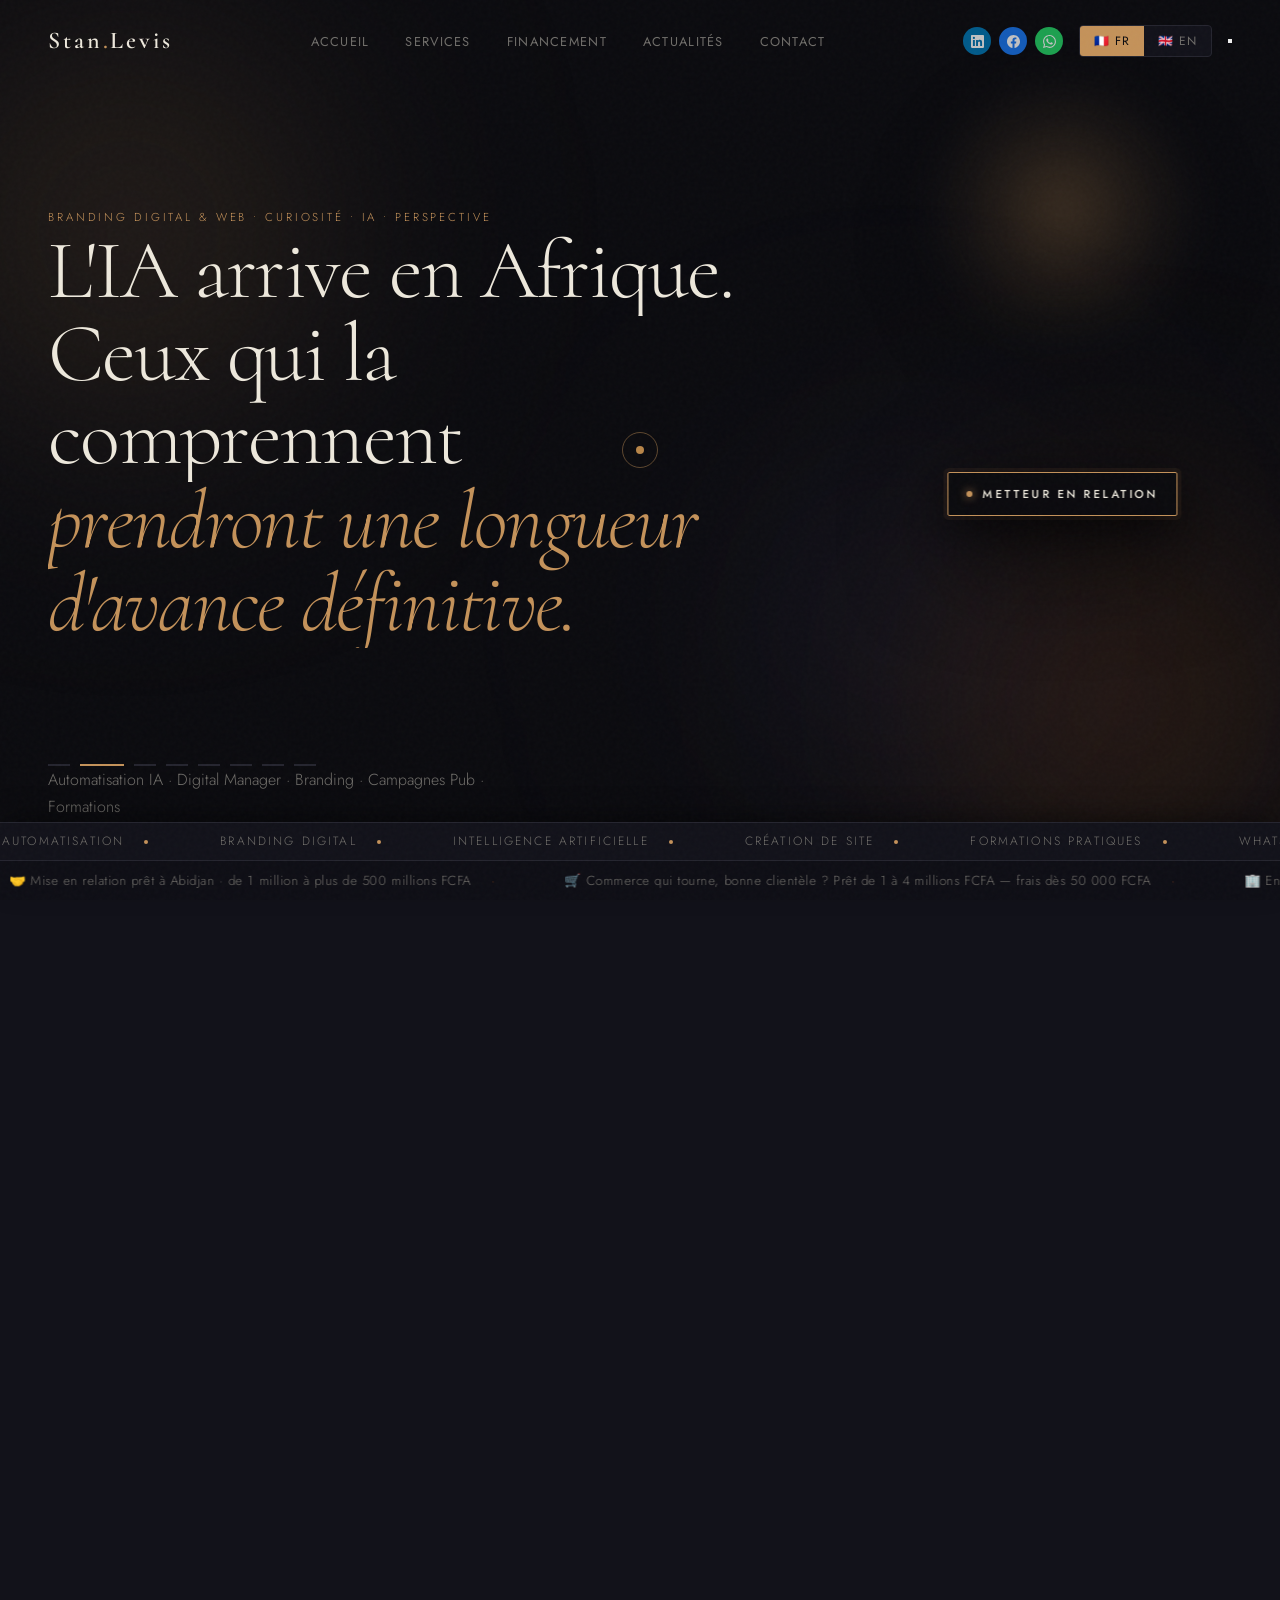
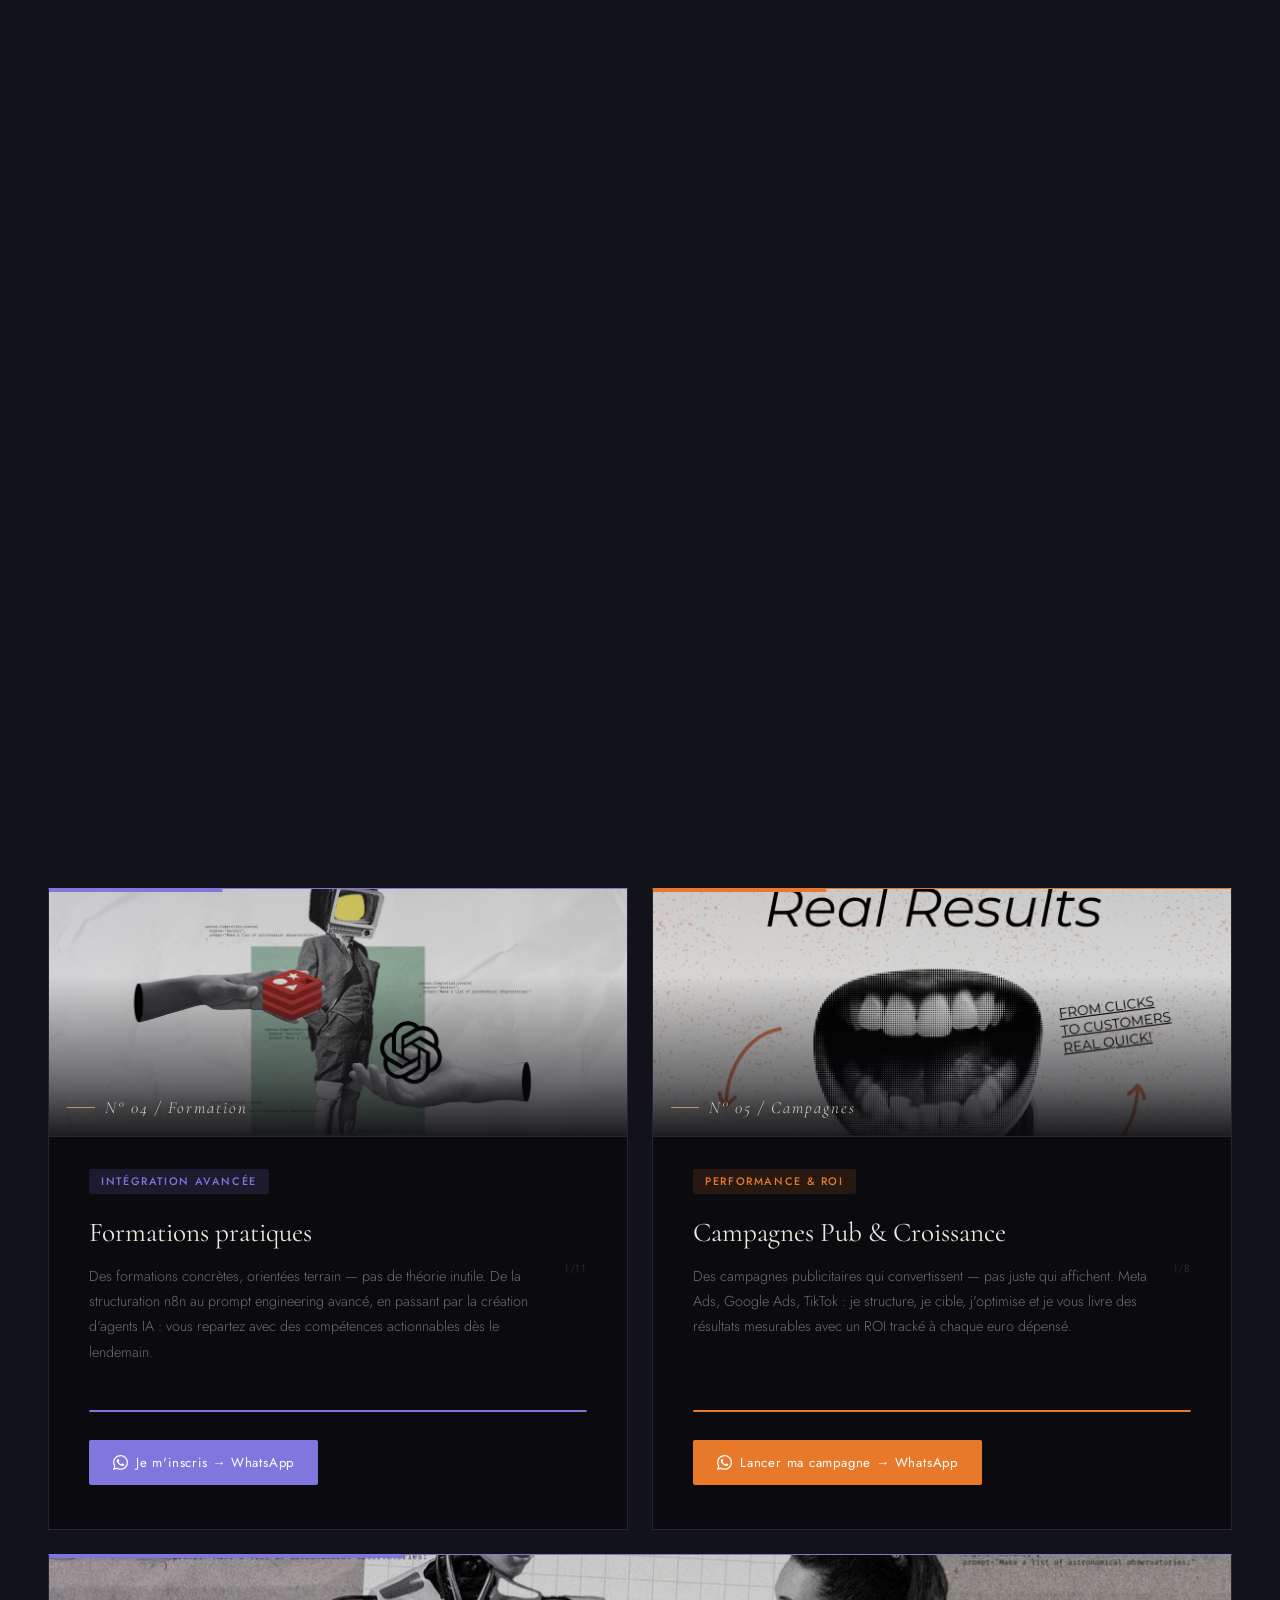
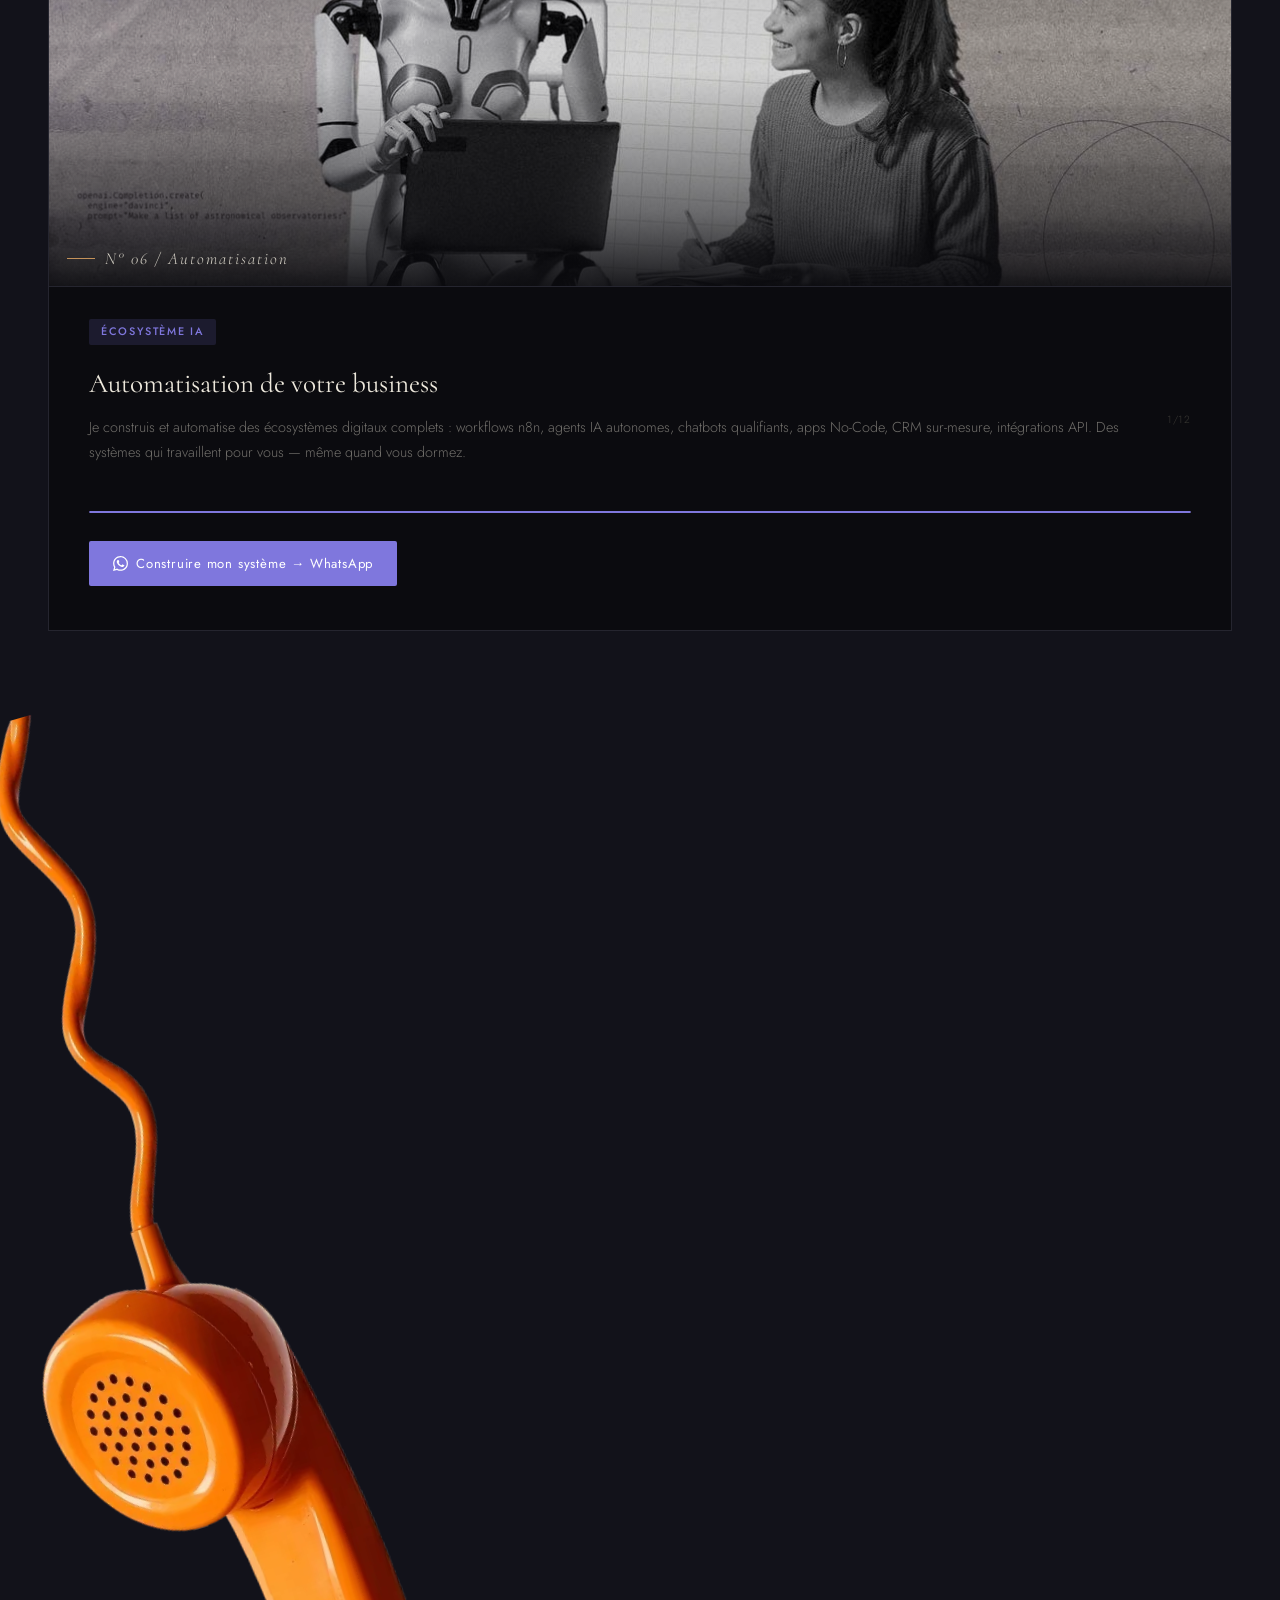
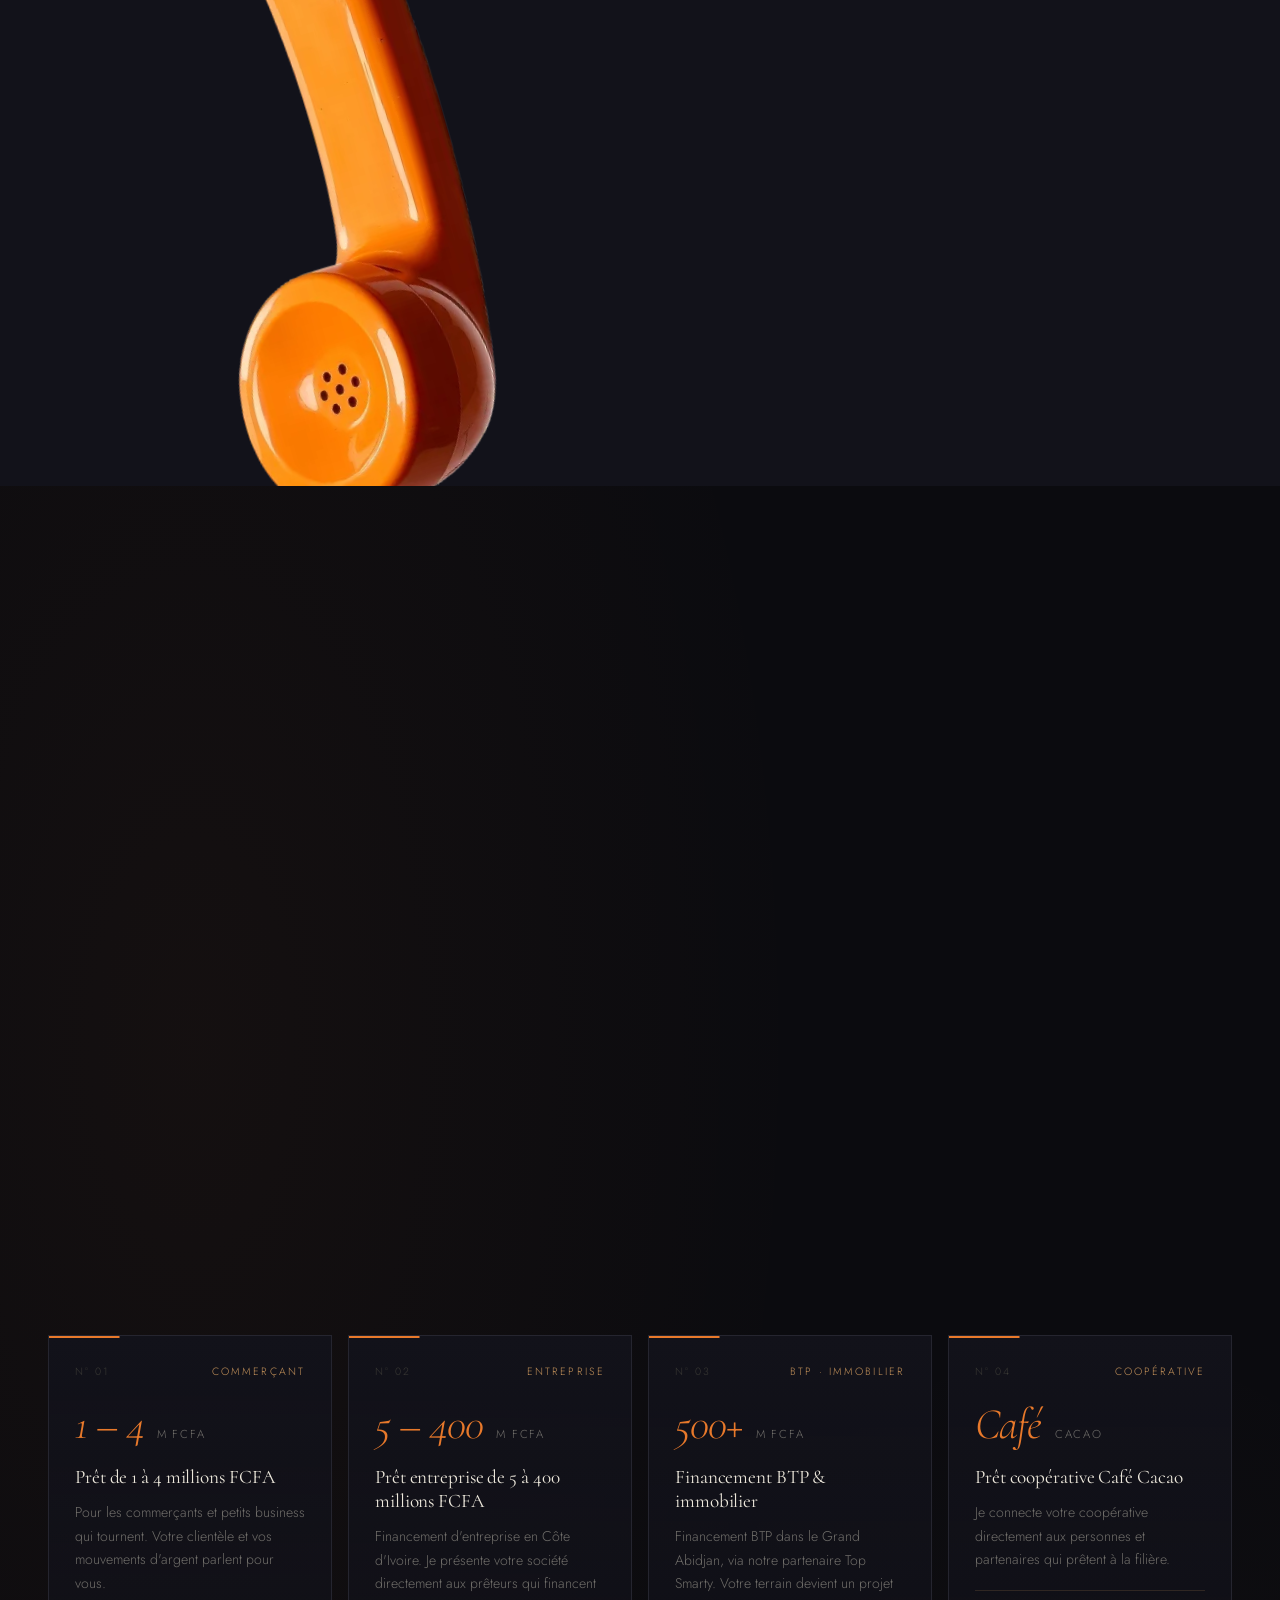
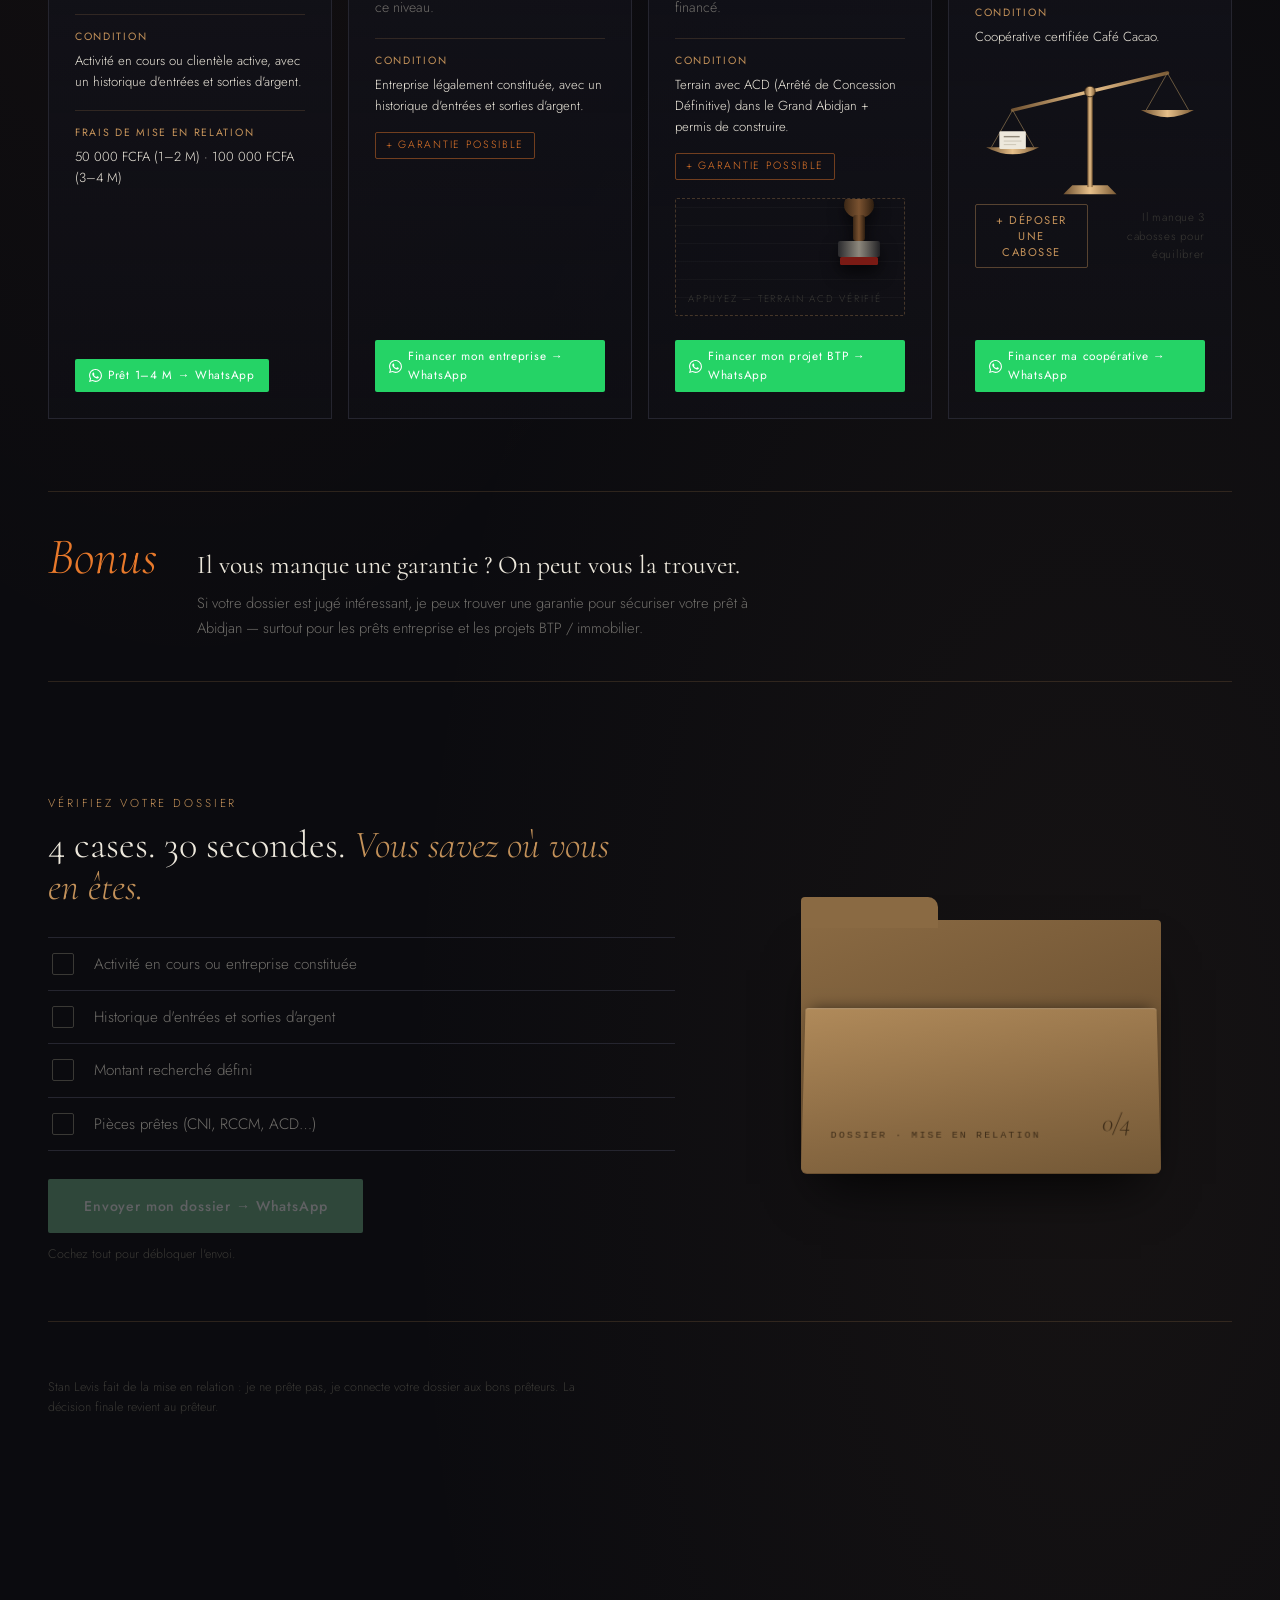
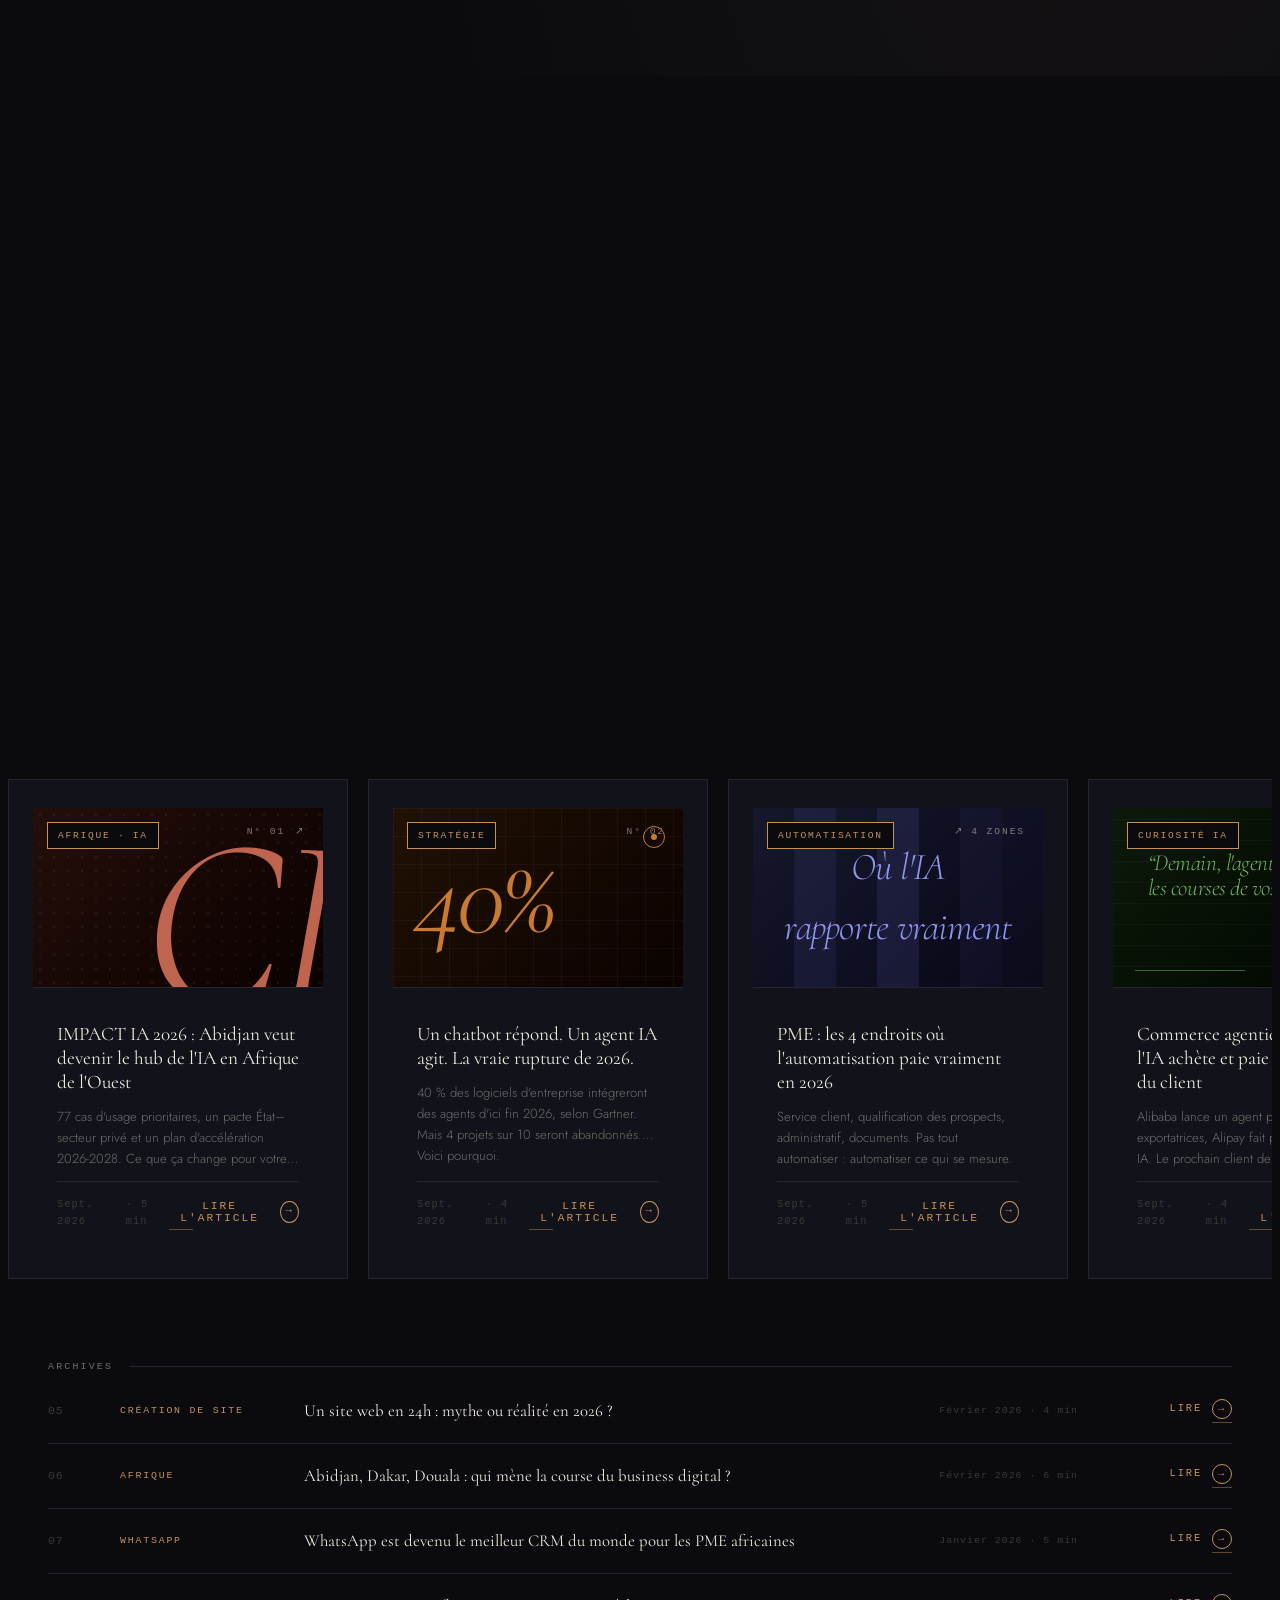
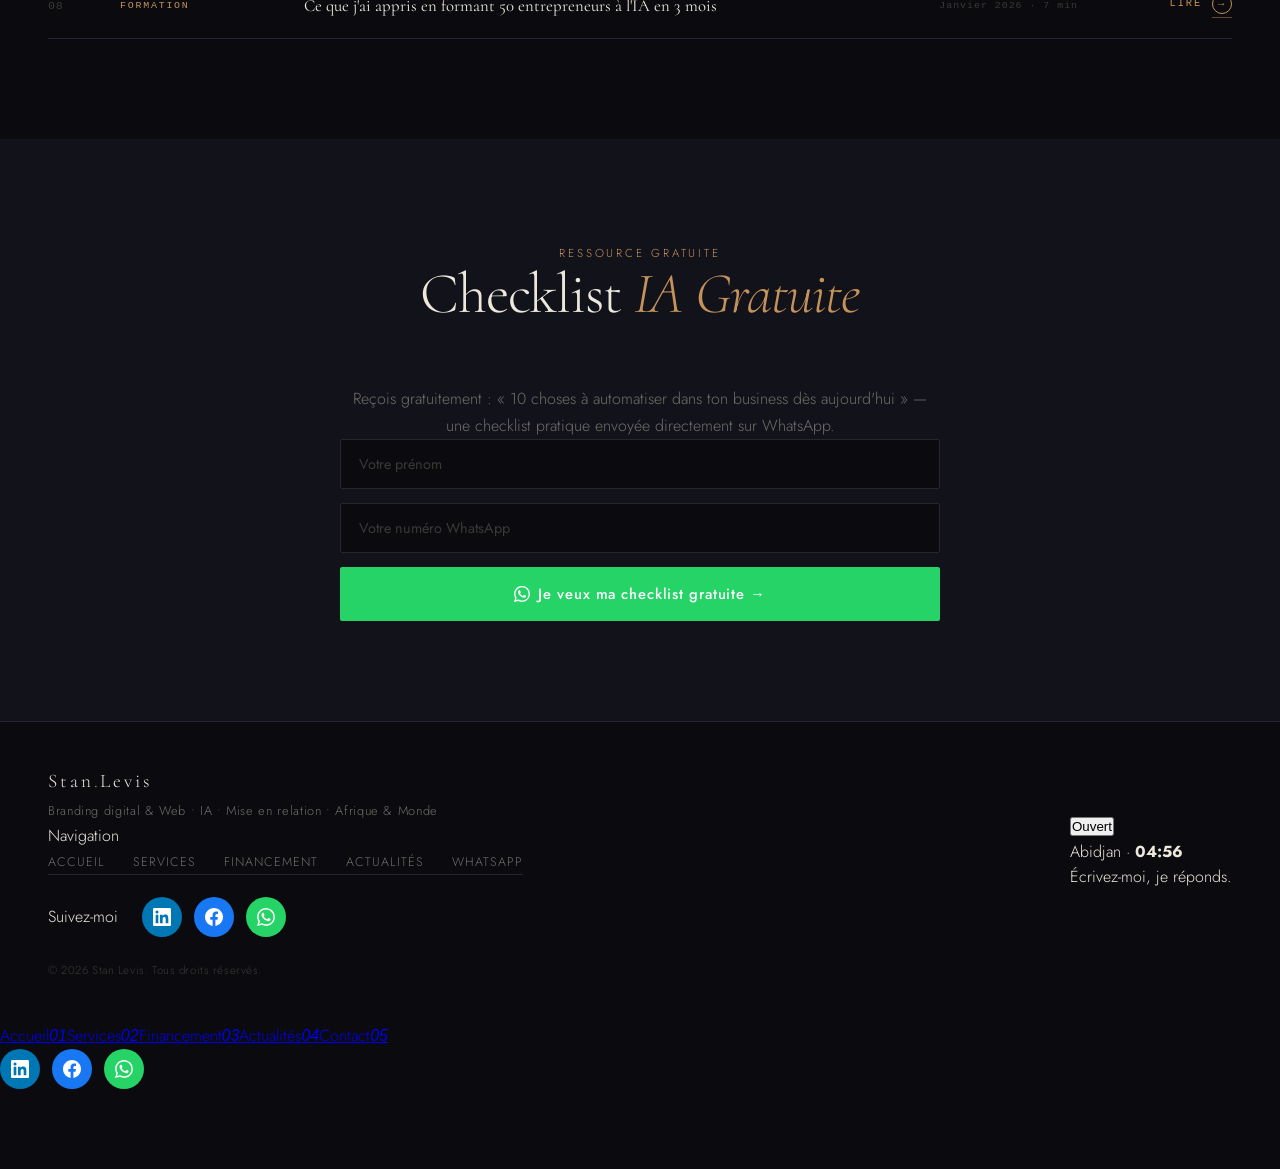
==== commit f123d73c: "Add files via upload" ====
--- a/index.html
+++ b/index.html
@@ -2229,7 +2229,7 @@
             .article-modal-close { top: 14px; right: 14px; }
         }
     </style>
-    <link rel="stylesheet" href="fx.css?v=mul1b8rl">
+    <link rel="stylesheet" href="fx.css?v=mul3uco0">
 </head>
 <body>
 
@@ -2273,7 +2273,7 @@
             <a href="https://www.facebook.com/stan.levz" class="nav-social-icon facebook" target="_blank" rel="noopener" aria-label="Facebook">
                 <svg width="13" height="13" viewBox="0 0 24 24" fill="#fff" aria-hidden="true"><path d="M24 12.073c0-6.627-5.373-12-12-12s-12 5.373-12 12c0 5.99 4.388 10.954 10.125 11.854v-8.385H7.078v-3.47h3.047V9.43c0-3.007 1.792-4.669 4.533-4.669 1.312 0 2.686.235 2.686.235v2.953H15.83c-1.491 0-1.956.925-1.956 1.874v2.25h3.328l-.532 3.47h-2.796v8.385C19.612 23.027 24 18.062 24 12.073z"/></svg>
             </a>
-            <a href="https://wa.me/message/GD5WPMEZCKYDN1" class="nav-social-icon whatsapp" target="_blank" rel="noopener" aria-label="WhatsApp">
+            <a href="https://wa.me/2250777653282?text=Bonjour%20Stan%2C%20je%20vous%20contacte%20depuis%20votre%20site." class="nav-social-icon whatsapp" target="_blank" rel="noopener" aria-label="WhatsApp">
                 <svg width="13" height="13" viewBox="0 0 24 24" fill="#fff" aria-hidden="true"><path d="M17.472 14.382c-.297-.149-1.758-.867-2.03-.967-.273-.099-.471-.148-.67.15-.197.297-.767.966-.94 1.164-.173.199-.347.223-.644.075-.297-.15-1.255-.463-2.39-1.475-.883-.788-1.48-1.761-1.653-2.059-.173-.297-.018-.458.13-.606.134-.133.298-.347.446-.52.149-.174.198-.298.298-.497.099-.198.05-.371-.025-.52-.075-.149-.669-1.612-.916-2.207-.242-.579-.487-.5-.669-.51-.173-.008-.371-.01-.57-.01-.198 0-.52.074-.792.372-.272.297-1.04 1.016-1.04 2.479 0 1.462 1.065 2.875 1.213 3.074.149.198 2.096 3.2 5.077 4.487.709.306 1.262.489 1.694.625.712.227 1.36.195 1.871.118.571-.085 1.758-.719 2.006-1.413.248-.694.248-1.289.173-1.413-.074-.124-.272-.198-.57-.347m-5.421 7.403h-.004a9.87 9.87 0 01-5.031-1.378l-.361-.214-3.741.982.998-3.648-.235-.374a9.86 9.86 0 01-1.51-5.26c.001-5.45 4.436-9.884 9.888-9.884 2.64 0 5.122 1.03 6.988 2.898a9.825 9.825 0 012.893 6.994c-.003 5.45-4.437 9.884-9.885 9.884m8.413-18.297A11.815 11.815 0 0012.05 0C5.495 0 .16 5.335.157 11.892c0 2.096.547 4.142 1.588 5.945L.057 24l6.305-1.654a11.882 11.882 0 005.683 1.448h.005c6.554 0 11.89-5.335 11.893-11.893a11.821 11.821 0 00-3.48-8.413z"/></svg>
             </a>
         </div>
@@ -2390,12 +2390,12 @@
                 <span class="carousel-example-badge"></span>
                 <div class="carousel-progress"><div class="carousel-progress-fill"></div></div>
             </div>
-            <a href="https://wa.me/message/GD5WPMEZCKYDN1?text=Bonjour%20Stan%2C%20je%20cherche%20un%20financement.%20Voici%20mon%20profil%20%3A"
+            <a href="https://wa.me/2250777653282?text=Bonjour%20Stan%2C%20je%20cherche%20un%20financement.%20Voici%20mon%20profil%20%3A"
                class="btn-service fr" target="_blank" rel="noopener">
                 <svg width="15" height="15" viewBox="0 0 24 24" fill="#fff" aria-hidden="true"><path d="M17.472 14.382c-.297-.149-1.758-.867-2.03-.967-.273-.099-.471-.148-.67.15-.197.297-.767.966-.94 1.164-.173.199-.347.223-.644.075-.297-.15-1.255-.463-2.39-1.475-.883-.788-1.48-1.761-1.653-2.059-.173-.297-.018-.458.13-.606.134-.133.298-.347.446-.52.149-.174.198-.298.298-.497.099-.198.05-.371-.025-.52-.075-.149-.669-1.612-.916-2.207-.242-.579-.487-.5-.669-.51-.173-.008-.371-.01-.57-.01-.198 0-.52.074-.792.372-.272.297-1.04 1.016-1.04 2.479 0 1.462 1.065 2.875 1.213 3.074.149.198 2.096 3.2 5.077 4.487.709.306 1.262.489 1.694.625.712.227 1.36.195 1.871.118.571-.085 1.758-.719 2.006-1.413.248-.694.248-1.289.173-1.413-.074-.124-.272-.198-.57-.347m-5.421 7.403h-.004a9.87 9.87 0 01-5.031-1.378l-.361-.214-3.741.982.998-3.648-.235-.374a9.86 9.86 0 01-1.51-5.26c.001-5.45 4.436-9.884 9.888-9.884 2.64 0 5.122 1.03 6.988 2.898a9.825 9.825 0 012.893 6.994c-.003 5.45-4.437 9.884-9.885 9.884m8.413-18.297A11.815 11.815 0 0012.05 0C5.495 0 .16 5.335.157 11.892c0 2.096.547 4.142 1.588 5.945L.057 24l6.305-1.654a11.882 11.882 0 005.683 1.448h.005c6.554 0 11.89-5.335 11.893-11.893a11.821 11.821 0 00-3.48-8.413z"/></svg>
                 Parler de mon projet → WhatsApp
             </a>
-            <a href="https://wa.me/message/GD5WPMEZCKYDN1?text=Hello%20Stan%2C%20I%20am%20looking%20for%20financing.%20Here%20is%20my%20profile%3A"
+            <a href="https://wa.me/2250777653282?text=Hello%20Stan%2C%20I%20am%20looking%20for%20financing.%20Here%20is%20my%20profile%3A"
                class="btn-service en" target="_blank" rel="noopener">
                 <svg width="15" height="15" viewBox="0 0 24 24" fill="#fff" aria-hidden="true"><path d="M17.472 14.382c-.297-.149-1.758-.867-2.03-.967-.273-.099-.471-.148-.67.15-.197.297-.767.966-.94 1.164-.173.199-.347.223-.644.075-.297-.15-1.255-.463-2.39-1.475-.883-.788-1.48-1.761-1.653-2.059-.173-.297-.018-.458.13-.606.134-.133.298-.347.446-.52.149-.174.198-.298.298-.497.099-.198.05-.371-.025-.52-.075-.149-.669-1.612-.916-2.207-.242-.579-.487-.5-.669-.51-.173-.008-.371-.01-.57-.01-.198 0-.52.074-.792.372-.272.297-1.04 1.016-1.04 2.479 0 1.462 1.065 2.875 1.213 3.074.149.198 2.096 3.2 5.077 4.487.709.306 1.262.489 1.694.625.712.227 1.36.195 1.871.118.571-.085 1.758-.719 2.006-1.413.248-.694.248-1.289.173-1.413-.074-.124-.272-.198-.57-.347m-5.421 7.403h-.004a9.87 9.87 0 01-5.031-1.378l-.361-.214-3.741.982.998-3.648-.235-.374a9.86 9.86 0 01-1.51-5.26c.001-5.45 4.436-9.884 9.888-9.884 2.64 0 5.122 1.03 6.988 2.898a9.825 9.825 0 012.893 6.994c-.003 5.45-4.437 9.884-9.885 9.884m8.413-18.297A11.815 11.815 0 0012.05 0C5.495 0 .16 5.335.157 11.892c0 2.096.547 4.142 1.588 5.945L.057 24l6.305-1.654a11.882 11.882 0 005.683 1.448h.005c6.554 0 11.89-5.335 11.893-11.893a11.821 11.821 0 00-3.48-8.413z"/></svg>
                 Discuss my project → WhatsApp
@@ -2418,12 +2418,12 @@
                 <span class="carousel-example-badge"></span>
                 <div class="carousel-progress"><div class="carousel-progress-fill"></div></div>
             </div>
-            <a href="https://wa.me/message/GD5WPMEZCKYDN1?text=Bonjour%20Stan%2C%20je%20souhaite%20cr%C3%A9er%20mon%20site%20web%20rapidement."
+            <a href="https://wa.me/2250777653282?text=Bonjour%20Stan%2C%20je%20souhaite%20cr%C3%A9er%20mon%20site%20web%20rapidement."
                class="btn-service fr" target="_blank" rel="noopener">
                 <svg width="15" height="15" viewBox="0 0 24 24" fill="#fff" aria-hidden="true"><path d="M17.472 14.382c-.297-.149-1.758-.867-2.03-.967-.273-.099-.471-.148-.67.15-.197.297-.767.966-.94 1.164-.173.199-.347.223-.644.075-.297-.15-1.255-.463-2.39-1.475-.883-.788-1.48-1.761-1.653-2.059-.173-.297-.018-.458.13-.606.134-.133.298-.347.446-.52.149-.174.198-.298.298-.497.099-.198.05-.371-.025-.52-.075-.149-.669-1.612-.916-2.207-.242-.579-.487-.5-.669-.51-.173-.008-.371-.01-.57-.01-.198 0-.52.074-.792.372-.272.297-1.04 1.016-1.04 2.479 0 1.462 1.065 2.875 1.213 3.074.149.198 2.096 3.2 5.077 4.487.709.306 1.262.489 1.694.625.712.227 1.36.195 1.871.118.571-.085 1.758-.719 2.006-1.413.248-.694.248-1.289.173-1.413-.074-.124-.272-.198-.57-.347m-5.421 7.403h-.004a9.87 9.87 0 01-5.031-1.378l-.361-.214-3.741.982.998-3.648-.235-.374a9.86 9.86 0 01-1.51-5.26c.001-5.45 4.436-9.884 9.888-9.884 2.64 0 5.122 1.03 6.988 2.898a9.825 9.825 0 012.893 6.994c-.003 5.45-4.437 9.884-9.885 9.884m8.413-18.297A11.815 11.815 0 0012.05 0C5.495 0 .16 5.335.157 11.892c0 2.096.547 4.142 1.588 5.945L.057 24l6.305-1.654a11.882 11.882 0 005.683 1.448h.005c6.554 0 11.89-5.335 11.893-11.893a11.821 11.821 0 00-3.48-8.413z"/></svg>
                 Je veux mon site en 24h → WhatsApp
             </a>
-            <a href="https://wa.me/message/GD5WPMEZCKYDN1?text=Hello%20Stan%2C%20I%20want%20a%20Digital%20Manager%20for%20my%20business."
+            <a href="https://wa.me/2250777653282?text=Hello%20Stan%2C%20I%20want%20a%20Digital%20Manager%20for%20my%20business."
                class="btn-service en" target="_blank" rel="noopener">
                 <svg width="15" height="15" viewBox="0 0 24 24" fill="#fff" aria-hidden="true"><path d="M17.472 14.382c-.297-.149-1.758-.867-2.03-.967-.273-.099-.471-.148-.67.15-.197.297-.767.966-.94 1.164-.173.199-.347.223-.644.075-.297-.15-1.255-.463-2.39-1.475-.883-.788-1.48-1.761-1.653-2.059-.173-.297-.018-.458.13-.606.134-.133.298-.347.446-.52.149-.174.198-.298.298-.497.099-.198.05-.371-.025-.52-.075-.149-.669-1.612-.916-2.207-.242-.579-.487-.5-.669-.51-.173-.008-.371-.01-.57-.01-.198 0-.52.074-.792.372-.272.297-1.04 1.016-1.04 2.479 0 1.462 1.065 2.875 1.213 3.074.149.198 2.096 3.2 5.077 4.487.709.306 1.262.489 1.694.625.712.227 1.36.195 1.871.118.571-.085 1.758-.719 2.006-1.413.248-.694.248-1.289.173-1.413-.074-.124-.272-.198-.57-.347m-5.421 7.403h-.004a9.87 9.87 0 01-5.031-1.378l-.361-.214-3.741.982.998-3.648-.235-.374a9.86 9.86 0 01-1.51-5.26c.001-5.45 4.436-9.884 9.888-9.884 2.64 0 5.122 1.03 6.988 2.898a9.825 9.825 0 012.893 6.994c-.003 5.45-4.437 9.884-9.885 9.884m8.413-18.297A11.815 11.815 0 0012.05 0C5.495 0 .16 5.335.157 11.892c0 2.096.547 4.142 1.588 5.945L.057 24l6.305-1.654a11.882 11.882 0 005.683 1.448h.005c6.554 0 11.89-5.335 11.893-11.893a11.821 11.821 0 00-3.48-8.413z"/></svg>
                 Get a Digital Manager → WhatsApp
@@ -2446,12 +2446,12 @@
                 <span class="carousel-example-badge"></span>
                 <div class="carousel-progress"><div class="carousel-progress-fill"></div></div>
             </div>
-            <a href="https://wa.me/message/GD5WPMEZCKYDN1?text=Bonjour%20Stan%2C%20je%20souhaite%20un%20audit%20gratuit%20de%20ma%20pr%C3%A9sence%20digitale."
+            <a href="https://wa.me/2250777653282?text=Bonjour%20Stan%2C%20je%20souhaite%20un%20audit%20gratuit%20de%20ma%20pr%C3%A9sence%20digitale."
                class="btn-service fr" target="_blank" rel="noopener">
                 <svg width="15" height="15" viewBox="0 0 24 24" fill="#fff" aria-hidden="true"><path d="M17.472 14.382c-.297-.149-1.758-.867-2.03-.967-.273-.099-.471-.148-.67.15-.197.297-.767.966-.94 1.164-.173.199-.347.223-.644.075-.297-.15-1.255-.463-2.39-1.475-.883-.788-1.48-1.761-1.653-2.059-.173-.297-.018-.458.13-.606.134-.133.298-.347.446-.52.149-.174.198-.298.298-.497.099-.198.05-.371-.025-.52-.075-.149-.669-1.612-.916-2.207-.242-.579-.487-.5-.669-.51-.173-.008-.371-.01-.57-.01-.198 0-.52.074-.792.372-.272.297-1.04 1.016-1.04 2.479 0 1.462 1.065 2.875 1.213 3.074.149.198 2.096 3.2 5.077 4.487.709.306 1.262.489 1.694.625.712.227 1.36.195 1.871.118.571-.085 1.758-.719 2.006-1.413.248-.694.248-1.289.173-1.413-.074-.124-.272-.198-.57-.347m-5.421 7.403h-.004a9.87 9.87 0 01-5.031-1.378l-.361-.214-3.741.982.998-3.648-.235-.374a9.86 9.86 0 01-1.51-5.26c.001-5.45 4.436-9.884 9.888-9.884 2.64 0 5.122 1.03 6.988 2.898a9.825 9.825 0 012.893 6.994c-.003 5.45-4.437 9.884-9.885 9.884m8.413-18.297A11.815 11.815 0 0012.05 0C5.495 0 .16 5.335.157 11.892c0 2.096.547 4.142 1.588 5.945L.057 24l6.305-1.654a11.882 11.882 0 005.683 1.448h.005c6.554 0 11.89-5.335 11.893-11.893a11.821 11.821 0 00-3.48-8.413z"/></svg>
                 Audit gratuit de ma présence → WhatsApp
             </a>
-            <a href="https://wa.me/message/GD5WPMEZCKYDN1?text=Hello%20Stan%2C%20I%20want%20a%20free%20digital%20presence%20audit."
+            <a href="https://wa.me/2250777653282?text=Hello%20Stan%2C%20I%20want%20a%20free%20digital%20presence%20audit."
                class="btn-service en" target="_blank" rel="noopener">
                 <svg width="15" height="15" viewBox="0 0 24 24" fill="#fff" aria-hidden="true"><path d="M17.472 14.382c-.297-.149-1.758-.867-2.03-.967-.273-.099-.471-.148-.67.15-.197.297-.767.966-.94 1.164-.173.199-.347.223-.644.075-.297-.15-1.255-.463-2.39-1.475-.883-.788-1.48-1.761-1.653-2.059-.173-.297-.018-.458.13-.606.134-.133.298-.347.446-.52.149-.174.198-.298.298-.497.099-.198.05-.371-.025-.52-.075-.149-.669-1.612-.916-2.207-.242-.579-.487-.5-.669-.51-.173-.008-.371-.01-.57-.01-.198 0-.52.074-.792.372-.272.297-1.04 1.016-1.04 2.479 0 1.462 1.065 2.875 1.213 3.074.149.198 2.096 3.2 5.077 4.487.709.306 1.262.489 1.694.625.712.227 1.36.195 1.871.118.571-.085 1.758-.719 2.006-1.413.248-.694.248-1.289.173-1.413-.074-.124-.272-.198-.57-.347m-5.421 7.403h-.004a9.87 9.87 0 01-5.031-1.378l-.361-.214-3.741.982.998-3.648-.235-.374a9.86 9.86 0 01-1.51-5.26c.001-5.45 4.436-9.884 9.888-9.884 2.64 0 5.122 1.03 6.988 2.898a9.825 9.825 0 012.893 6.994c-.003 5.45-4.437 9.884-9.885 9.884m8.413-18.297A11.815 11.815 0 0012.05 0C5.495 0 .16 5.335.157 11.892c0 2.096.547 4.142 1.588 5.945L.057 24l6.305-1.654a11.882 11.882 0 005.683 1.448h.005c6.554 0 11.89-5.335 11.893-11.893a11.821 11.821 0 00-3.48-8.413z"/></svg>
                 Free presence audit → WhatsApp
@@ -2474,12 +2474,12 @@
                 <span class="carousel-example-badge"></span>
                 <div class="carousel-progress"><div class="carousel-progress-fill"></div></div>
             </div>
-            <a href="https://wa.me/message/GD5WPMEZCKYDN1?text=Bonjour%20Stan%2C%20je%20souhaite%20m%27inscrire%20%C3%A0%20une%20formation."
+            <a href="https://wa.me/2250777653282?text=Bonjour%20Stan%2C%20je%20souhaite%20m%27inscrire%20%C3%A0%20une%20formation."
                class="btn-service fr" target="_blank" rel="noopener">
                 <svg width="15" height="15" viewBox="0 0 24 24" fill="#fff" aria-hidden="true"><path d="M17.472 14.382c-.297-.149-1.758-.867-2.03-.967-.273-.099-.471-.148-.67.15-.197.297-.767.966-.94 1.164-.173.199-.347.223-.644.075-.297-.15-1.255-.463-2.39-1.475-.883-.788-1.48-1.761-1.653-2.059-.173-.297-.018-.458.13-.606.134-.133.298-.347.446-.52.149-.174.198-.298.298-.497.099-.198.05-.371-.025-.52-.075-.149-.669-1.612-.916-2.207-.242-.579-.487-.5-.669-.51-.173-.008-.371-.01-.57-.01-.198 0-.52.074-.792.372-.272.297-1.04 1.016-1.04 2.479 0 1.462 1.065 2.875 1.213 3.074.149.198 2.096 3.2 5.077 4.487.709.306 1.262.489 1.694.625.712.227 1.36.195 1.871.118.571-.085 1.758-.719 2.006-1.413.248-.694.248-1.289.173-1.413-.074-.124-.272-.198-.57-.347m-5.421 7.403h-.004a9.87 9.87 0 01-5.031-1.378l-.361-.214-3.741.982.998-3.648-.235-.374a9.86 9.86 0 01-1.51-5.26c.001-5.45 4.436-9.884 9.888-9.884 2.64 0 5.122 1.03 6.988 2.898a9.825 9.825 0 012.893 6.994c-.003 5.45-4.437 9.884-9.885 9.884m8.413-18.297A11.815 11.815 0 0012.05 0C5.495 0 .16 5.335.157 11.892c0 2.096.547 4.142 1.588 5.945L.057 24l6.305-1.654a11.882 11.882 0 005.683 1.448h.005c6.554 0 11.89-5.335 11.893-11.893a11.821 11.821 0 00-3.48-8.413z"/></svg>
                 Je m'inscris → WhatsApp
             </a>
-            <a href="https://wa.me/message/GD5WPMEZCKYDN1?text=Hello%20Stan%2C%20I%20want%20to%20sign%20up%20for%20a%20training."
+            <a href="https://wa.me/2250777653282?text=Hello%20Stan%2C%20I%20want%20to%20sign%20up%20for%20a%20training."
                class="btn-service en" target="_blank" rel="noopener">
                 <svg width="15" height="15" viewBox="0 0 24 24" fill="#fff" aria-hidden="true"><path d="M17.472 14.382c-.297-.149-1.758-.867-2.03-.967-.273-.099-.471-.148-.67.15-.197.297-.767.966-.94 1.164-.173.199-.347.223-.644.075-.297-.15-1.255-.463-2.39-1.475-.883-.788-1.48-1.761-1.653-2.059-.173-.297-.018-.458.13-.606.134-.133.298-.347.446-.52.149-.174.198-.298.298-.497.099-.198.05-.371-.025-.52-.075-.149-.669-1.612-.916-2.207-.242-.579-.487-.5-.669-.51-.173-.008-.371-.01-.57-.01-.198 0-.52.074-.792.372-.272.297-1.04 1.016-1.04 2.479 0 1.462 1.065 2.875 1.213 3.074.149.198 2.096 3.2 5.077 4.487.709.306 1.262.489 1.694.625.712.227 1.36.195 1.871.118.571-.085 1.758-.719 2.006-1.413.248-.694.248-1.289.173-1.413-.074-.124-.272-.198-.57-.347m-5.421 7.403h-.004a9.87 9.87 0 01-5.031-1.378l-.361-.214-3.741.982.998-3.648-.235-.374a9.86 9.86 0 01-1.51-5.26c.001-5.45 4.436-9.884 9.888-9.884 2.64 0 5.122 1.03 6.988 2.898a9.825 9.825 0 012.893 6.994c-.003 5.45-4.437 9.884-9.885 9.884m8.413-18.297A11.815 11.815 0 0012.05 0C5.495 0 .16 5.335.157 11.892c0 2.096.547 4.142 1.588 5.945L.057 24l6.305-1.654a11.882 11.882 0 005.683 1.448h.005c6.554 0 11.89-5.335 11.893-11.893a11.821 11.821 0 00-3.48-8.413z"/></svg>
                 Sign me up → WhatsApp
@@ -2502,12 +2502,12 @@
                 <span class="carousel-example-badge"></span>
                 <div class="carousel-progress"><div class="carousel-progress-fill"></div></div>
             </div>
-            <a href="https://wa.me/message/GD5WPMEZCKYDN1?text=Bonjour%20Stan%2C%20je%20souhaite%20lancer%20une%20campagne%20publicitaire%20pour%20mon%20business."
+            <a href="https://wa.me/2250777653282?text=Bonjour%20Stan%2C%20je%20souhaite%20lancer%20une%20campagne%20publicitaire%20pour%20mon%20business."
                class="btn-service fr" target="_blank" rel="noopener">
                 <svg width="15" height="15" viewBox="0 0 24 24" fill="#fff" aria-hidden="true"><path d="M17.472 14.382c-.297-.149-1.758-.867-2.03-.967-.273-.099-.471-.148-.67.15-.197.297-.767.966-.94 1.164-.173.199-.347.223-.644.075-.297-.15-1.255-.463-2.39-1.475-.883-.788-1.48-1.761-1.653-2.059-.173-.297-.018-.458.13-.606.134-.133.298-.347.446-.52.149-.174.198-.298.298-.497.099-.198.05-.371-.025-.52-.075-.149-.669-1.612-.916-2.207-.242-.579-.487-.5-.669-.51-.173-.008-.371-.01-.57-.01-.198 0-.52.074-.792.372-.272.297-1.04 1.016-1.04 2.479 0 1.462 1.065 2.875 1.213 3.074.149.198 2.096 3.2 5.077 4.487.709.306 1.262.489 1.694.625.712.227 1.36.195 1.871.118.571-.085 1.758-.719 2.006-1.413.248-.694.248-1.289.173-1.413-.074-.124-.272-.198-.57-.347m-5.421 7.403h-.004a9.87 9.87 0 01-5.031-1.378l-.361-.214-3.741.982.998-3.648-.235-.374a9.86 9.86 0 01-1.51-5.26c.001-5.45 4.436-9.884 9.888-9.884 2.64 0 5.122 1.03 6.988 2.898a9.825 9.825 0 012.893 6.994c-.003 5.45-4.437 9.884-9.885 9.884m8.413-18.297A11.815 11.815 0 0012.05 0C5.495 0 .16 5.335.157 11.892c0 2.096.547 4.142 1.588 5.945L.057 24l6.305-1.654a11.882 11.882 0 005.683 1.448h.005c6.554 0 11.89-5.335 11.893-11.893a11.821 11.821 0 00-3.48-8.413z"/></svg>
                 Lancer ma campagne → WhatsApp
             </a>
-            <a href="https://wa.me/message/GD5WPMEZCKYDN1?text=Hello%20Stan%2C%20I%20want%20to%20launch%20an%20ad%20campaign%20for%20my%20business."
+            <a href="https://wa.me/2250777653282?text=Hello%20Stan%2C%20I%20want%20to%20launch%20an%20ad%20campaign%20for%20my%20business."
                class="btn-service en" target="_blank" rel="noopener">
                 <svg width="15" height="15" viewBox="0 0 24 24" fill="#fff" aria-hidden="true"><path d="M17.472 14.382c-.297-.149-1.758-.867-2.03-.967-.273-.099-.471-.148-.67.15-.197.297-.767.966-.94 1.164-.173.199-.347.223-.644.075-.297-.15-1.255-.463-2.39-1.475-.883-.788-1.48-1.761-1.653-2.059-.173-.297-.018-.458.13-.606.134-.133.298-.347.446-.52.149-.174.198-.298.298-.497.099-.198.05-.371-.025-.52-.075-.149-.669-1.612-.916-2.207-.916-2.207-.242-.579-.487-.5-.669-.51-.173-.008-.371-.01-.57-.01-.198 0-.52.074-.792.372-.272.297-1.04 1.016-1.04 2.479 0 1.462 1.065 2.875 1.213 3.074.149.198 2.096 3.2 5.077 4.487.709.306 1.262.489 1.694.625.712.227 1.36.195 1.871.118.571-.085 1.758-.719 2.006-1.413.248-.694.248-1.289.173-1.413-.074-.124-.272-.198-.57-.347m-5.421 7.403h-.004a9.87 9.87 0 01-5.031-1.378l-.361-.214-3.741.982.998-3.648-.235-.374a9.86 9.86 0 01-1.51-5.26c.001-5.45 4.436-9.884 9.888-9.884 2.64 0 5.122 1.03 6.988 2.898a9.825 9.825 0 012.893 6.994c-.003 5.45-4.437 9.884-9.885 9.884m8.413-18.297A11.815 11.815 0 0012.05 0C5.495 0 .16 5.335.157 11.892c0 2.096.547 4.142 1.588 5.945L.057 24l6.305-1.654a11.882 11.882 0 005.683 1.448h.005c6.554 0 11.89-5.335 11.893-11.893a11.821 11.821 0 00-3.48-8.413z"/></svg>
                 Launch my campaign → WhatsApp
@@ -2530,12 +2530,12 @@
                 <span class="carousel-example-badge"></span>
                 <div class="carousel-progress"><div class="carousel-progress-fill"></div></div>
             </div>
-            <a href="https://wa.me/message/GD5WPMEZCKYDN1?text=Bonjour%20Stan%2C%20je%20veux%20construire%20un%20syst%C3%A8me%20IA%20ou%20No-Code%20pour%20mon%20activit%C3%A9."
+            <a href="https://wa.me/2250777653282?text=Bonjour%20Stan%2C%20je%20veux%20construire%20un%20syst%C3%A8me%20IA%20ou%20No-Code%20pour%20mon%20activit%C3%A9."
                class="btn-service fr" target="_blank" rel="noopener">
                 <svg width="15" height="15" viewBox="0 0 24 24" fill="#fff" aria-hidden="true"><path d="M17.472 14.382c-.297-.149-1.758-.867-2.03-.967-.273-.099-.471-.148-.67.15-.197.297-.767.966-.94 1.164-.173.199-.347.223-.644.075-.297-.15-1.255-.463-2.39-1.475-.883-.788-1.48-1.761-1.653-2.059-.173-.297-.018-.458.13-.606.134-.133.298-.347.446-.52.149-.174.198-.298.298-.497.099-.198.05-.371-.025-.52-.075-.149-.669-1.612-.916-2.207-.242-.579-.487-.5-.669-.51-.173-.008-.371-.01-.57-.01-.198 0-.52.074-.792.372-.272.297-1.04 1.016-1.04 2.479 0 1.462 1.065 2.875 1.213 3.074.149.198 2.096 3.2 5.077 4.487.709.306 1.262.489 1.694.625.712.227 1.36.195 1.871.118.571-.085 1.758-.719 2.006-1.413.248-.694.248-1.289.173-1.413-.074-.124-.272-.198-.57-.347m-5.421 7.403h-.004a9.87 9.87 0 01-5.031-1.378l-.361-.214-3.741.982.998-3.648-.235-.374a9.86 9.86 0 01-1.51-5.26c.001-5.45 4.436-9.884 9.888-9.884 2.64 0 5.122 1.03 6.988 2.898a9.825 9.825 0 012.893 6.994c-.003 5.45-4.437 9.884-9.885 9.884m8.413-18.297A11.815 11.815 0 0012.05 0C5.495 0 .16 5.335.157 11.892c0 2.096.547 4.142 1.588 5.945L.057 24l6.305-1.654a11.882 11.882 0 005.683 1.448h.005c6.554 0 11.89-5.335 11.893-11.893a11.821 11.821 0 00-3.48-8.413z"/></svg>
                 Construire mon système → WhatsApp
             </a>
-            <a href="https://wa.me/message/GD5WPMEZCKYDN1?text=Hello%20Stan%2C%20I%20want%20to%20build%20an%20AI%20or%20No-Code%20system%20for%20my%20business."
+            <a href="https://wa.me/2250777653282?text=Hello%20Stan%2C%20I%20want%20to%20build%20an%20AI%20or%20No-Code%20system%20for%20my%20business."
                class="btn-service en" target="_blank" rel="noopener">
                 <svg width="15" height="15" viewBox="0 0 24 24" fill="#fff" aria-hidden="true"><path d="M17.472 14.382c-.297-.149-1.758-.867-2.03-.967-.273-.099-.471-.148-.67.15-.197.297-.767.966-.94 1.164-.173.199-.347.223-.644.075-.297-.15-1.255-.463-2.39-1.475-.883-.788-1.48-1.761-1.653-2.059-.173-.297-.018-.458.13-.606.134-.133.298-.347.446-.52.149-.174.198-.298.298-.497.099-.198.05-.371-.025-.52-.075-.149-.669-1.612-.916-2.207-.242-.579-.487-.5-.669-.51-.173-.008-.371-.01-.57-.01-.198 0-.52.074-.792.372-.272.297-1.04 1.016-1.04 2.479 0 1.462 1.065 2.875 1.213 3.074.149.198 2.096 3.2 5.077 4.487.709.306 1.262.489 1.694.625.712.227 1.36.195 1.871.118.571-.085 1.758-.719 2.006-1.413.248-.694.248-1.289.173-1.413-.074-.124-.272-.198-.57-.347m-5.421 7.403h-.004a9.87 9.87 0 01-5.031-1.378l-.361-.214-3.741.982.998-3.648-.235-.374a9.86 9.86 0 01-1.51-5.26c.001-5.45 4.436-9.884 9.888-9.884 2.64 0 5.122 1.03 6.988 2.898a9.825 9.825 0 012.893 6.994c-.003 5.45-4.437 9.884-9.885 9.884m8.413-18.297A11.815 11.815 0 0012.05 0C5.495 0 .16 5.335.157 11.892c0 2.096.547 4.142 1.588 5.945L.057 24l6.305-1.654a11.882 11.882 0 005.683 1.448h.005c6.554 0 11.89-5.335 11.893-11.893a11.821 11.821 0 00-3-8.413z"/></svg>
                 Build my system → WhatsApp
@@ -2623,8 +2623,8 @@
             <div class="financement-step-cond"><strong><span class="fr">Condition</span><span class="en">Requirement</span></strong><span class="fr">Activité en cours ou clientèle active, avec un historique d'entrées et sorties d'argent.</span><span class="en">Active business or customer base, with a record of money coming in and going out.</span></div>
             <div class="financement-step-cond"><strong><span class="fr">Frais de mise en relation</span><span class="en">Matching fee</span></strong><span class="fr">50 000 FCFA (1–2 M) · 100 000 FCFA (3–4 M)</span><span class="en">50,000 FCFA (1–2 M) · 100,000 FCFA (3–4 M)</span></div>
             <div class="financement-step-cta">
-                <a href="https://wa.me/message/GD5WPMEZCKYDN1?text=Bonjour%20Stan%2C%20j'ai%20un%20business%20qui%20tourne%20et%20je%20cherche%20un%20pr%C3%AAt%20entre%201%20et%204%20millions%20FCFA." class="btn-wa-sm fr" target="_blank" rel="noopener"><svg width="13" height="13" viewBox="0 0 24 24" fill="#fff" aria-hidden="true"><path d="M17.472 14.382c-.297-.149-1.758-.867-2.03-.967-.273-.099-.471-.148-.67.15-.197.297-.767.966-.94 1.164-.173.199-.347.223-.644.075-.297-.15-1.255-.463-2.39-1.475-.883-.788-1.48-1.761-1.653-2.059-.173-.297-.018-.458.13-.606.134-.133.298-.347.446-.52.149-.174.198-.298.298-.497.099-.198.05-.371-.025-.52-.075-.149-.669-1.612-.916-2.207-.242-.579-.487-.5-.669-.51-.173-.008-.371-.01-.57-.01-.198 0-.52.074-.792.372-.272.297-1.04 1.016-1.04 2.479 0 1.462 1.065 2.875 1.213 3.074.149.198 2.096 3.2 5.077 4.487.709.306 1.262.489 1.694.625.712.227 1.36.195 1.871.118.571-.085 1.758-.719 2.006-1.413.248-.694.248-1.289.173-1.413-.074-.124-.272-.198-.57-.347m-5.421 7.403h-.004a9.87 9.87 0 01-5.031-1.378l-.361-.214-3.741.982.998-3.648-.235-.374a9.86 9.86 0 01-1.51-5.26c.001-5.45 4.436-9.884 9.888-9.884 2.64 0 5.122 1.03 6.988 2.898a9.825 9.825 0 012.893 6.994c-.003 5.45-4.437 9.884-9.885 9.884m8.413-18.297A11.815 11.815 0 0012.05 0C5.495 0 .16 5.335.157 11.892c0 2.096.547 4.142 1.588 5.945L.057 24l6.305-1.654a11.882 11.882 0 005.683 1.448h.005c6.554 0 11.89-5.335 11.893-11.893a11.821 11.821 0 00-3.48-8.413z"/></svg> Prêt 1–4 M → WhatsApp</a>
-                <a href="https://wa.me/message/GD5WPMEZCKYDN1?text=Hello%20Stan%2C%20my%20business%20is%20running%20and%20I'm%20looking%20for%20a%20loan%20between%201%20and%204%20million%20FCFA." class="btn-wa-sm en" target="_blank" rel="noopener"><svg width="13" height="13" viewBox="0 0 24 24" fill="#fff" aria-hidden="true"><path d="M17.472 14.382c-.297-.149-1.758-.867-2.03-.967-.273-.099-.471-.148-.67.15-.197.297-.767.966-.94 1.164-.173.199-.347.223-.644.075-.297-.15-1.255-.463-2.39-1.475-.883-.788-1.48-1.761-1.653-2.059-.173-.297-.018-.458.13-.606.134-.133.298-.347.446-.52.149-.174.198-.298.298-.497.099-.198.05-.371-.025-.52-.075-.149-.669-1.612-.916-2.207-.242-.579-.487-.5-.669-.51-.173-.008-.371-.01-.57-.01-.198 0-.52.074-.792.372-.272.297-1.04 1.016-1.04 2.479 0 1.462 1.065 2.875 1.213 3.074.149.198 2.096 3.2 5.077 4.487.709.306 1.262.489 1.694.625.712.227 1.36.195 1.871.118.571-.085 1.758-.719 2.006-1.413.248-.694.248-1.289.173-1.413-.074-.124-.272-.198-.57-.347m-5.421 7.403h-.004a9.87 9.87 0 01-5.031-1.378l-.361-.214-3.741.982.998-3.648-.235-.374a9.86 9.86 0 01-1.51-5.26c.001-5.45 4.436-9.884 9.888-9.884 2.64 0 5.122 1.03 6.988 2.898a9.825 9.825 0 012.893 6.994c-.003 5.45-4.437 9.884-9.885 9.884m8.413-18.297A11.815 11.815 0 0012.05 0C5.495 0 .16 5.335.157 11.892c0 2.096.547 4.142 1.588 5.945L.057 24l6.305-1.654a11.882 11.882 0 005.683 1.448h.005c6.554 0 11.89-5.335 11.893-11.893a11.821 11.821 0 00-3.48-8.413z"/></svg> 1–4 M loan → WhatsApp</a>
+                <a href="https://wa.me/2250777653282?text=Bonjour%20Stan%2C%20j'ai%20un%20business%20qui%20tourne%20et%20je%20cherche%20un%20pr%C3%AAt%20entre%201%20et%204%20millions%20FCFA." class="btn-wa-sm fr" target="_blank" rel="noopener"><svg width="13" height="13" viewBox="0 0 24 24" fill="#fff" aria-hidden="true"><path d="M17.472 14.382c-.297-.149-1.758-.867-2.03-.967-.273-.099-.471-.148-.67.15-.197.297-.767.966-.94 1.164-.173.199-.347.223-.644.075-.297-.15-1.255-.463-2.39-1.475-.883-.788-1.48-1.761-1.653-2.059-.173-.297-.018-.458.13-.606.134-.133.298-.347.446-.52.149-.174.198-.298.298-.497.099-.198.05-.371-.025-.52-.075-.149-.669-1.612-.916-2.207-.242-.579-.487-.5-.669-.51-.173-.008-.371-.01-.57-.01-.198 0-.52.074-.792.372-.272.297-1.04 1.016-1.04 2.479 0 1.462 1.065 2.875 1.213 3.074.149.198 2.096 3.2 5.077 4.487.709.306 1.262.489 1.694.625.712.227 1.36.195 1.871.118.571-.085 1.758-.719 2.006-1.413.248-.694.248-1.289.173-1.413-.074-.124-.272-.198-.57-.347m-5.421 7.403h-.004a9.87 9.87 0 01-5.031-1.378l-.361-.214-3.741.982.998-3.648-.235-.374a9.86 9.86 0 01-1.51-5.26c.001-5.45 4.436-9.884 9.888-9.884 2.64 0 5.122 1.03 6.988 2.898a9.825 9.825 0 012.893 6.994c-.003 5.45-4.437 9.884-9.885 9.884m8.413-18.297A11.815 11.815 0 0012.05 0C5.495 0 .16 5.335.157 11.892c0 2.096.547 4.142 1.588 5.945L.057 24l6.305-1.654a11.882 11.882 0 005.683 1.448h.005c6.554 0 11.89-5.335 11.893-11.893a11.821 11.821 0 00-3.48-8.413z"/></svg> Prêt 1–4 M → WhatsApp</a>
+                <a href="https://wa.me/2250777653282?text=Hello%20Stan%2C%20my%20business%20is%20running%20and%20I'm%20looking%20for%20a%20loan%20between%201%20and%204%20million%20FCFA." class="btn-wa-sm en" target="_blank" rel="noopener"><svg width="13" height="13" viewBox="0 0 24 24" fill="#fff" aria-hidden="true"><path d="M17.472 14.382c-.297-.149-1.758-.867-2.03-.967-.273-.099-.471-.148-.67.15-.197.297-.767.966-.94 1.164-.173.199-.347.223-.644.075-.297-.15-1.255-.463-2.39-1.475-.883-.788-1.48-1.761-1.653-2.059-.173-.297-.018-.458.13-.606.134-.133.298-.347.446-.52.149-.174.198-.298.298-.497.099-.198.05-.371-.025-.52-.075-.149-.669-1.612-.916-2.207-.242-.579-.487-.5-.669-.51-.173-.008-.371-.01-.57-.01-.198 0-.52.074-.792.372-.272.297-1.04 1.016-1.04 2.479 0 1.462 1.065 2.875 1.213 3.074.149.198 2.096 3.2 5.077 4.487.709.306 1.262.489 1.694.625.712.227 1.36.195 1.871.118.571-.085 1.758-.719 2.006-1.413.248-.694.248-1.289.173-1.413-.074-.124-.272-.198-.57-.347m-5.421 7.403h-.004a9.87 9.87 0 01-5.031-1.378l-.361-.214-3.741.982.998-3.648-.235-.374a9.86 9.86 0 01-1.51-5.26c.001-5.45 4.436-9.884 9.888-9.884 2.64 0 5.122 1.03 6.988 2.898a9.825 9.825 0 012.893 6.994c-.003 5.45-4.437 9.884-9.885 9.884m8.413-18.297A11.815 11.815 0 0012.05 0C5.495 0 .16 5.335.157 11.892c0 2.096.547 4.142 1.588 5.945L.057 24l6.305-1.654a11.882 11.882 0 005.683 1.448h.005c6.554 0 11.89-5.335 11.893-11.893a11.821 11.821 0 00-3.48-8.413z"/></svg> 1–4 M loan → WhatsApp</a>
             </div>
         </article>
         <article class="financement-step" id="fin-02">
@@ -2637,8 +2637,8 @@
             <div class="financement-step-cond"><strong><span class="fr">Condition</span><span class="en">Requirement</span></strong><span class="fr">Entreprise légalement constituée, avec un historique d'entrées et sorties d'argent.</span><span class="en">Legally registered company, with a record of money coming in and going out.</span></div>
             <div class="financement-step-tag"><span class="fr">+ Garantie possible</span><span class="en">+ Guarantee possible</span></div>
             <div class="financement-step-cta">
-                <a href="https://wa.me/message/GD5WPMEZCKYDN1?text=Bonjour%20Stan%2C%20mon%20entreprise%20est%20l%C3%A9galement%20constitu%C3%A9e%20et%20je%20cherche%20un%20financement%20entre%205%20et%20400%20millions%20FCFA." class="btn-wa-sm fr" target="_blank" rel="noopener"><svg width="13" height="13" viewBox="0 0 24 24" fill="#fff" aria-hidden="true"><path d="M17.472 14.382c-.297-.149-1.758-.867-2.03-.967-.273-.099-.471-.148-.67.15-.197.297-.767.966-.94 1.164-.173.199-.347.223-.644.075-.297-.15-1.255-.463-2.39-1.475-.883-.788-1.48-1.761-1.653-2.059-.173-.297-.018-.458.13-.606.134-.133.298-.347.446-.52.149-.174.198-.298.298-.497.099-.198.05-.371-.025-.52-.075-.149-.669-1.612-.916-2.207-.242-.579-.487-.5-.669-.51-.173-.008-.371-.01-.57-.01-.198 0-.52.074-.792.372-.272.297-1.04 1.016-1.04 2.479 0 1.462 1.065 2.875 1.213 3.074.149.198 2.096 3.2 5.077 4.487.709.306 1.262.489 1.694.625.712.227 1.36.195 1.871.118.571-.085 1.758-.719 2.006-1.413.248-.694.248-1.289.173-1.413-.074-.124-.272-.198-.57-.347m-5.421 7.403h-.004a9.87 9.87 0 01-5.031-1.378l-.361-.214-3.741.982.998-3.648-.235-.374a9.86 9.86 0 01-1.51-5.26c.001-5.45 4.436-9.884 9.888-9.884 2.64 0 5.122 1.03 6.988 2.898a9.825 9.825 0 012.893 6.994c-.003 5.45-4.437 9.884-9.885 9.884m8.413-18.297A11.815 11.815 0 0012.05 0C5.495 0 .16 5.335.157 11.892c0 2.096.547 4.142 1.588 5.945L.057 24l6.305-1.654a11.882 11.882 0 005.683 1.448h.005c6.554 0 11.89-5.335 11.893-11.893a11.821 11.821 0 00-3.48-8.413z"/></svg> Financer mon entreprise → WhatsApp</a>
-                <a href="https://wa.me/message/GD5WPMEZCKYDN1?text=Hello%20Stan%2C%20my%20company%20is%20legally%20registered%20and%20I'm%20looking%20for%20financing%20between%205%20and%20400%20million%20FCFA." class="btn-wa-sm en" target="_blank" rel="noopener"><svg width="13" height="13" viewBox="0 0 24 24" fill="#fff" aria-hidden="true"><path d="M17.472 14.382c-.297-.149-1.758-.867-2.03-.967-.273-.099-.471-.148-.67.15-.197.297-.767.966-.94 1.164-.173.199-.347.223-.644.075-.297-.15-1.255-.463-2.39-1.475-.883-.788-1.48-1.761-1.653-2.059-.173-.297-.018-.458.13-.606.134-.133.298-.347.446-.52.149-.174.198-.298.298-.497.099-.198.05-.371-.025-.52-.075-.149-.669-1.612-.916-2.207-.242-.579-.487-.5-.669-.51-.173-.008-.371-.01-.57-.01-.198 0-.52.074-.792.372-.272.297-1.04 1.016-1.04 2.479 0 1.462 1.065 2.875 1.213 3.074.149.198 2.096 3.2 5.077 4.487.709.306 1.262.489 1.694.625.712.227 1.36.195 1.871.118.571-.085 1.758-.719 2.006-1.413.248-.694.248-1.289.173-1.413-.074-.124-.272-.198-.57-.347m-5.421 7.403h-.004a9.87 9.87 0 01-5.031-1.378l-.361-.214-3.741.982.998-3.648-.235-.374a9.86 9.86 0 01-1.51-5.26c.001-5.45 4.436-9.884 9.888-9.884 2.64 0 5.122 1.03 6.988 2.898a9.825 9.825 0 012.893 6.994c-.003 5.45-4.437 9.884-9.885 9.884m8.413-18.297A11.815 11.815 0 0012.05 0C5.495 0 .16 5.335.157 11.892c0 2.096.547 4.142 1.588 5.945L.057 24l6.305-1.654a11.882 11.882 0 005.683 1.448h.005c6.554 0 11.89-5.335 11.893-11.893a11.821 11.821 0 00-3.48-8.413z"/></svg> Finance my company → WhatsApp</a>
+                <a href="https://wa.me/2250777653282?text=Bonjour%20Stan%2C%20mon%20entreprise%20est%20l%C3%A9galement%20constitu%C3%A9e%20et%20je%20cherche%20un%20financement%20entre%205%20et%20400%20millions%20FCFA." class="btn-wa-sm fr" target="_blank" rel="noopener"><svg width="13" height="13" viewBox="0 0 24 24" fill="#fff" aria-hidden="true"><path d="M17.472 14.382c-.297-.149-1.758-.867-2.03-.967-.273-.099-.471-.148-.67.15-.197.297-.767.966-.94 1.164-.173.199-.347.223-.644.075-.297-.15-1.255-.463-2.39-1.475-.883-.788-1.48-1.761-1.653-2.059-.173-.297-.018-.458.13-.606.134-.133.298-.347.446-.52.149-.174.198-.298.298-.497.099-.198.05-.371-.025-.52-.075-.149-.669-1.612-.916-2.207-.242-.579-.487-.5-.669-.51-.173-.008-.371-.01-.57-.01-.198 0-.52.074-.792.372-.272.297-1.04 1.016-1.04 2.479 0 1.462 1.065 2.875 1.213 3.074.149.198 2.096 3.2 5.077 4.487.709.306 1.262.489 1.694.625.712.227 1.36.195 1.871.118.571-.085 1.758-.719 2.006-1.413.248-.694.248-1.289.173-1.413-.074-.124-.272-.198-.57-.347m-5.421 7.403h-.004a9.87 9.87 0 01-5.031-1.378l-.361-.214-3.741.982.998-3.648-.235-.374a9.86 9.86 0 01-1.51-5.26c.001-5.45 4.436-9.884 9.888-9.884 2.64 0 5.122 1.03 6.988 2.898a9.825 9.825 0 012.893 6.994c-.003 5.45-4.437 9.884-9.885 9.884m8.413-18.297A11.815 11.815 0 0012.05 0C5.495 0 .16 5.335.157 11.892c0 2.096.547 4.142 1.588 5.945L.057 24l6.305-1.654a11.882 11.882 0 005.683 1.448h.005c6.554 0 11.89-5.335 11.893-11.893a11.821 11.821 0 00-3.48-8.413z"/></svg> Financer mon entreprise → WhatsApp</a>
+                <a href="https://wa.me/2250777653282?text=Hello%20Stan%2C%20my%20company%20is%20legally%20registered%20and%20I'm%20looking%20for%20financing%20between%205%20and%20400%20million%20FCFA." class="btn-wa-sm en" target="_blank" rel="noopener"><svg width="13" height="13" viewBox="0 0 24 24" fill="#fff" aria-hidden="true"><path d="M17.472 14.382c-.297-.149-1.758-.867-2.03-.967-.273-.099-.471-.148-.67.15-.197.297-.767.966-.94 1.164-.173.199-.347.223-.644.075-.297-.15-1.255-.463-2.39-1.475-.883-.788-1.48-1.761-1.653-2.059-.173-.297-.018-.458.13-.606.134-.133.298-.347.446-.52.149-.174.198-.298.298-.497.099-.198.05-.371-.025-.52-.075-.149-.669-1.612-.916-2.207-.242-.579-.487-.5-.669-.51-.173-.008-.371-.01-.57-.01-.198 0-.52.074-.792.372-.272.297-1.04 1.016-1.04 2.479 0 1.462 1.065 2.875 1.213 3.074.149.198 2.096 3.2 5.077 4.487.709.306 1.262.489 1.694.625.712.227 1.36.195 1.871.118.571-.085 1.758-.719 2.006-1.413.248-.694.248-1.289.173-1.413-.074-.124-.272-.198-.57-.347m-5.421 7.403h-.004a9.87 9.87 0 01-5.031-1.378l-.361-.214-3.741.982.998-3.648-.235-.374a9.86 9.86 0 01-1.51-5.26c.001-5.45 4.436-9.884 9.888-9.884 2.64 0 5.122 1.03 6.988 2.898a9.825 9.825 0 012.893 6.994c-.003 5.45-4.437 9.884-9.885 9.884m8.413-18.297A11.815 11.815 0 0012.05 0C5.495 0 .16 5.335.157 11.892c0 2.096.547 4.142 1.588 5.945L.057 24l6.305-1.654a11.882 11.882 0 005.683 1.448h.005c6.554 0 11.89-5.335 11.893-11.893a11.821 11.821 0 00-3.48-8.413z"/></svg> Finance my company → WhatsApp</a>
             </div>
         </article>
         <article class="financement-step" id="fin-03">
@@ -2651,8 +2651,8 @@
             <div class="financement-step-cond"><strong><span class="fr">Condition</span><span class="en">Requirement</span></strong><span class="fr">Terrain avec ACD (Arrêté de Concession Définitive) dans le Grand Abidjan + permis de construire.</span><span class="en">Land with ACD (final land title) in Greater Abidjan + building permit.</span></div>
             <div class="financement-step-tag"><span class="fr">+ Garantie possible</span><span class="en">+ Guarantee possible</span></div>
             <div class="financement-step-cta">
-                <a href="https://wa.me/message/GD5WPMEZCKYDN1?text=Bonjour%20Stan%2C%20j'ai%20un%20terrain%20ACD%20dans%20le%20Grand%20Abidjan%20avec%20permis%20de%20construire.%20Je%20cherche%20un%20financement%20BTP%20%2F%20immobilier." class="btn-wa-sm fr" target="_blank" rel="noopener"><svg width="13" height="13" viewBox="0 0 24 24" fill="#fff" aria-hidden="true"><path d="M17.472 14.382c-.297-.149-1.758-.867-2.03-.967-.273-.099-.471-.148-.67.15-.197.297-.767.966-.94 1.164-.173.199-.347.223-.644.075-.297-.15-1.255-.463-2.39-1.475-.883-.788-1.48-1.761-1.653-2.059-.173-.297-.018-.458.13-.606.134-.133.298-.347.446-.52.149-.174.198-.298.298-.497.099-.198.05-.371-.025-.52-.075-.149-.669-1.612-.916-2.207-.242-.579-.487-.5-.669-.51-.173-.008-.371-.01-.57-.01-.198 0-.52.074-.792.372-.272.297-1.04 1.016-1.04 2.479 0 1.462 1.065 2.875 1.213 3.074.149.198 2.096 3.2 5.077 4.487.709.306 1.262.489 1.694.625.712.227 1.36.195 1.871.118.571-.085 1.758-.719 2.006-1.413.248-.694.248-1.289.173-1.413-.074-.124-.272-.198-.57-.347m-5.421 7.403h-.004a9.87 9.87 0 01-5.031-1.378l-.361-.214-3.741.982.998-3.648-.235-.374a9.86 9.86 0 01-1.51-5.26c.001-5.45 4.436-9.884 9.888-9.884 2.64 0 5.122 1.03 6.988 2.898a9.825 9.825 0 012.893 6.994c-.003 5.45-4.437 9.884-9.885 9.884m8.413-18.297A11.815 11.815 0 0012.05 0C5.495 0 .16 5.335.157 11.892c0 2.096.547 4.142 1.588 5.945L.057 24l6.305-1.654a11.882 11.882 0 005.683 1.448h.005c6.554 0 11.89-5.335 11.893-11.893a11.821 11.821 0 00-3.48-8.413z"/></svg> Financer mon projet BTP → WhatsApp</a>
-                <a href="https://wa.me/message/GD5WPMEZCKYDN1?text=Hello%20Stan%2C%20I%20have%20ACD%20land%20in%20Greater%20Abidjan%20with%20a%20building%20permit.%20I'm%20looking%20for%20construction%20%2F%20real%20estate%20financing." class="btn-wa-sm en" target="_blank" rel="noopener"><svg width="13" height="13" viewBox="0 0 24 24" fill="#fff" aria-hidden="true"><path d="M17.472 14.382c-.297-.149-1.758-.867-2.03-.967-.273-.099-.471-.148-.67.15-.197.297-.767.966-.94 1.164-.173.199-.347.223-.644.075-.297-.15-1.255-.463-2.39-1.475-.883-.788-1.48-1.761-1.653-2.059-.173-.297-.018-.458.13-.606.134-.133.298-.347.446-.52.149-.174.198-.298.298-.497.099-.198.05-.371-.025-.52-.075-.149-.669-1.612-.916-2.207-.242-.579-.487-.5-.669-.51-.173-.008-.371-.01-.57-.01-.198 0-.52.074-.792.372-.272.297-1.04 1.016-1.04 2.479 0 1.462 1.065 2.875 1.213 3.074.149.198 2.096 3.2 5.077 4.487.709.306 1.262.489 1.694.625.712.227 1.36.195 1.871.118.571-.085 1.758-.719 2.006-1.413.248-.694.248-1.289.173-1.413-.074-.124-.272-.198-.57-.347m-5.421 7.403h-.004a9.87 9.87 0 01-5.031-1.378l-.361-.214-3.741.982.998-3.648-.235-.374a9.86 9.86 0 01-1.51-5.26c.001-5.45 4.436-9.884 9.888-9.884 2.64 0 5.122 1.03 6.988 2.898a9.825 9.825 0 012.893 6.994c-.003 5.45-4.437 9.884-9.885 9.884m8.413-18.297A11.815 11.815 0 0012.05 0C5.495 0 .16 5.335.157 11.892c0 2.096.547 4.142 1.588 5.945L.057 24l6.305-1.654a11.882 11.882 0 005.683 1.448h.005c6.554 0 11.89-5.335 11.893-11.893a11.821 11.821 0 00-3.48-8.413z"/></svg> Fund my project → WhatsApp</a>
+                <a href="https://wa.me/2250777653282?text=Bonjour%20Stan%2C%20j'ai%20un%20terrain%20ACD%20dans%20le%20Grand%20Abidjan%20avec%20permis%20de%20construire.%20Je%20cherche%20un%20financement%20BTP%20%2F%20immobilier." class="btn-wa-sm fr" target="_blank" rel="noopener"><svg width="13" height="13" viewBox="0 0 24 24" fill="#fff" aria-hidden="true"><path d="M17.472 14.382c-.297-.149-1.758-.867-2.03-.967-.273-.099-.471-.148-.67.15-.197.297-.767.966-.94 1.164-.173.199-.347.223-.644.075-.297-.15-1.255-.463-2.39-1.475-.883-.788-1.48-1.761-1.653-2.059-.173-.297-.018-.458.13-.606.134-.133.298-.347.446-.52.149-.174.198-.298.298-.497.099-.198.05-.371-.025-.52-.075-.149-.669-1.612-.916-2.207-.242-.579-.487-.5-.669-.51-.173-.008-.371-.01-.57-.01-.198 0-.52.074-.792.372-.272.297-1.04 1.016-1.04 2.479 0 1.462 1.065 2.875 1.213 3.074.149.198 2.096 3.2 5.077 4.487.709.306 1.262.489 1.694.625.712.227 1.36.195 1.871.118.571-.085 1.758-.719 2.006-1.413.248-.694.248-1.289.173-1.413-.074-.124-.272-.198-.57-.347m-5.421 7.403h-.004a9.87 9.87 0 01-5.031-1.378l-.361-.214-3.741.982.998-3.648-.235-.374a9.86 9.86 0 01-1.51-5.26c.001-5.45 4.436-9.884 9.888-9.884 2.64 0 5.122 1.03 6.988 2.898a9.825 9.825 0 012.893 6.994c-.003 5.45-4.437 9.884-9.885 9.884m8.413-18.297A11.815 11.815 0 0012.05 0C5.495 0 .16 5.335.157 11.892c0 2.096.547 4.142 1.588 5.945L.057 24l6.305-1.654a11.882 11.882 0 005.683 1.448h.005c6.554 0 11.89-5.335 11.893-11.893a11.821 11.821 0 00-3.48-8.413z"/></svg> Financer mon projet BTP → WhatsApp</a>
+                <a href="https://wa.me/2250777653282?text=Hello%20Stan%2C%20I%20have%20ACD%20land%20in%20Greater%20Abidjan%20with%20a%20building%20permit.%20I'm%20looking%20for%20construction%20%2F%20real%20estate%20financing." class="btn-wa-sm en" target="_blank" rel="noopener"><svg width="13" height="13" viewBox="0 0 24 24" fill="#fff" aria-hidden="true"><path d="M17.472 14.382c-.297-.149-1.758-.867-2.03-.967-.273-.099-.471-.148-.67.15-.197.297-.767.966-.94 1.164-.173.199-.347.223-.644.075-.297-.15-1.255-.463-2.39-1.475-.883-.788-1.48-1.761-1.653-2.059-.173-.297-.018-.458.13-.606.134-.133.298-.347.446-.52.149-.174.198-.298.298-.497.099-.198.05-.371-.025-.52-.075-.149-.669-1.612-.916-2.207-.242-.579-.487-.5-.669-.51-.173-.008-.371-.01-.57-.01-.198 0-.52.074-.792.372-.272.297-1.04 1.016-1.04 2.479 0 1.462 1.065 2.875 1.213 3.074.149.198 2.096 3.2 5.077 4.487.709.306 1.262.489 1.694.625.712.227 1.36.195 1.871.118.571-.085 1.758-.719 2.006-1.413.248-.694.248-1.289.173-1.413-.074-.124-.272-.198-.57-.347m-5.421 7.403h-.004a9.87 9.87 0 01-5.031-1.378l-.361-.214-3.741.982.998-3.648-.235-.374a9.86 9.86 0 01-1.51-5.26c.001-5.45 4.436-9.884 9.888-9.884 2.64 0 5.122 1.03 6.988 2.898a9.825 9.825 0 012.893 6.994c-.003 5.45-4.437 9.884-9.885 9.884m8.413-18.297A11.815 11.815 0 0012.05 0C5.495 0 .16 5.335.157 11.892c0 2.096.547 4.142 1.588 5.945L.057 24l6.305-1.654a11.882 11.882 0 005.683 1.448h.005c6.554 0 11.89-5.335 11.893-11.893a11.821 11.821 0 00-3.48-8.413z"/></svg> Fund my project → WhatsApp</a>
             </div>
         </article>
         <article class="financement-step" id="fin-04">
@@ -2664,8 +2664,8 @@
             <p class="financement-step-desc en">I connect your cooperative directly with the people and partners who lend to the sector.</p>
             <div class="financement-step-cond"><strong><span class="fr">Condition</span><span class="en">Requirement</span></strong><span class="fr">Coopérative certifiée Café Cacao.</span><span class="en">Certified coffee-cocoa cooperative.</span></div>
             <div class="financement-step-cta">
-                <a href="https://wa.me/message/GD5WPMEZCKYDN1?text=Bonjour%20Stan%2C%20je%20repr%C3%A9sente%20une%20coop%C3%A9rative%20certifi%C3%A9e%20Caf%C3%A9%20Cacao%20et%20nous%20cherchons%20un%20pr%C3%AAt." class="btn-wa-sm fr" target="_blank" rel="noopener"><svg width="13" height="13" viewBox="0 0 24 24" fill="#fff" aria-hidden="true"><path d="M17.472 14.382c-.297-.149-1.758-.867-2.03-.967-.273-.099-.471-.148-.67.15-.197.297-.767.966-.94 1.164-.173.199-.347.223-.644.075-.297-.15-1.255-.463-2.39-1.475-.883-.788-1.48-1.761-1.653-2.059-.173-.297-.018-.458.13-.606.134-.133.298-.347.446-.52.149-.174.198-.298.298-.497.099-.198.05-.371-.025-.52-.075-.149-.669-1.612-.916-2.207-.242-.579-.487-.5-.669-.51-.173-.008-.371-.01-.57-.01-.198 0-.52.074-.792.372-.272.297-1.04 1.016-1.04 2.479 0 1.462 1.065 2.875 1.213 3.074.149.198 2.096 3.2 5.077 4.487.709.306 1.262.489 1.694.625.712.227 1.36.195 1.871.118.571-.085 1.758-.719 2.006-1.413.248-.694.248-1.289.173-1.413-.074-.124-.272-.198-.57-.347m-5.421 7.403h-.004a9.87 9.87 0 01-5.031-1.378l-.361-.214-3.741.982.998-3.648-.235-.374a9.86 9.86 0 01-1.51-5.26c.001-5.45 4.436-9.884 9.888-9.884 2.64 0 5.122 1.03 6.988 2.898a9.825 9.825 0 012.893 6.994c-.003 5.45-4.437 9.884-9.885 9.884m8.413-18.297A11.815 11.815 0 0012.05 0C5.495 0 .16 5.335.157 11.892c0 2.096.547 4.142 1.588 5.945L.057 24l6.305-1.654a11.882 11.882 0 005.683 1.448h.005c6.554 0 11.89-5.335 11.893-11.893a11.821 11.821 0 00-3.48-8.413z"/></svg> Financer ma coopérative → WhatsApp</a>
-                <a href="https://wa.me/message/GD5WPMEZCKYDN1?text=Hello%20Stan%2C%20I%20represent%20a%20certified%20coffee-cocoa%20cooperative%20and%20we%20are%20looking%20for%20a%20loan." class="btn-wa-sm en" target="_blank" rel="noopener"><svg width="13" height="13" viewBox="0 0 24 24" fill="#fff" aria-hidden="true"><path d="M17.472 14.382c-.297-.149-1.758-.867-2.03-.967-.273-.099-.471-.148-.67.15-.197.297-.767.966-.94 1.164-.173.199-.347.223-.644.075-.297-.15-1.255-.463-2.39-1.475-.883-.788-1.48-1.761-1.653-2.059-.173-.297-.018-.458.13-.606.134-.133.298-.347.446-.52.149-.174.198-.298.298-.497.099-.198.05-.371-.025-.52-.075-.149-.669-1.612-.916-2.207-.242-.579-.487-.5-.669-.51-.173-.008-.371-.01-.57-.01-.198 0-.52.074-.792.372-.272.297-1.04 1.016-1.04 2.479 0 1.462 1.065 2.875 1.213 3.074.149.198 2.096 3.2 5.077 4.487.709.306 1.262.489 1.694.625.712.227 1.36.195 1.871.118.571-.085 1.758-.719 2.006-1.413.248-.694.248-1.289.173-1.413-.074-.124-.272-.198-.57-.347m-5.421 7.403h-.004a9.87 9.87 0 01-5.031-1.378l-.361-.214-3.741.982.998-3.648-.235-.374a9.86 9.86 0 01-1.51-5.26c.001-5.45 4.436-9.884 9.888-9.884 2.64 0 5.122 1.03 6.988 2.898a9.825 9.825 0 012.893 6.994c-.003 5.45-4.437 9.884-9.885 9.884m8.413-18.297A11.815 11.815 0 0012.05 0C5.495 0 .16 5.335.157 11.892c0 2.096.547 4.142 1.588 5.945L.057 24l6.305-1.654a11.882 11.882 0 005.683 1.448h.005c6.554 0 11.89-5.335 11.893-11.893a11.821 11.821 0 00-3.48-8.413z"/></svg> Fund my cooperative → WhatsApp</a>
+                <a href="https://wa.me/2250777653282?text=Bonjour%20Stan%2C%20je%20repr%C3%A9sente%20une%20coop%C3%A9rative%20certifi%C3%A9e%20Caf%C3%A9%20Cacao%20et%20nous%20cherchons%20un%20pr%C3%AAt." class="btn-wa-sm fr" target="_blank" rel="noopener"><svg width="13" height="13" viewBox="0 0 24 24" fill="#fff" aria-hidden="true"><path d="M17.472 14.382c-.297-.149-1.758-.867-2.03-.967-.273-.099-.471-.148-.67.15-.197.297-.767.966-.94 1.164-.173.199-.347.223-.644.075-.297-.15-1.255-.463-2.39-1.475-.883-.788-1.48-1.761-1.653-2.059-.173-.297-.018-.458.13-.606.134-.133.298-.347.446-.52.149-.174.198-.298.298-.497.099-.198.05-.371-.025-.52-.075-.149-.669-1.612-.916-2.207-.242-.579-.487-.5-.669-.51-.173-.008-.371-.01-.57-.01-.198 0-.52.074-.792.372-.272.297-1.04 1.016-1.04 2.479 0 1.462 1.065 2.875 1.213 3.074.149.198 2.096 3.2 5.077 4.487.709.306 1.262.489 1.694.625.712.227 1.36.195 1.871.118.571-.085 1.758-.719 2.006-1.413.248-.694.248-1.289.173-1.413-.074-.124-.272-.198-.57-.347m-5.421 7.403h-.004a9.87 9.87 0 01-5.031-1.378l-.361-.214-3.741.982.998-3.648-.235-.374a9.86 9.86 0 01-1.51-5.26c.001-5.45 4.436-9.884 9.888-9.884 2.64 0 5.122 1.03 6.988 2.898a9.825 9.825 0 012.893 6.994c-.003 5.45-4.437 9.884-9.885 9.884m8.413-18.297A11.815 11.815 0 0012.05 0C5.495 0 .16 5.335.157 11.892c0 2.096.547 4.142 1.588 5.945L.057 24l6.305-1.654a11.882 11.882 0 005.683 1.448h.005c6.554 0 11.89-5.335 11.893-11.893a11.821 11.821 0 00-3.48-8.413z"/></svg> Financer ma coopérative → WhatsApp</a>
+                <a href="https://wa.me/2250777653282?text=Hello%20Stan%2C%20I%20represent%20a%20certified%20coffee-cocoa%20cooperative%20and%20we%20are%20looking%20for%20a%20loan." class="btn-wa-sm en" target="_blank" rel="noopener"><svg width="13" height="13" viewBox="0 0 24 24" fill="#fff" aria-hidden="true"><path d="M17.472 14.382c-.297-.149-1.758-.867-2.03-.967-.273-.099-.471-.148-.67.15-.197.297-.767.966-.94 1.164-.173.199-.347.223-.644.075-.297-.15-1.255-.463-2.39-1.475-.883-.788-1.48-1.761-1.653-2.059-.173-.297-.018-.458.13-.606.134-.133.298-.347.446-.52.149-.174.198-.298.298-.497.099-.198.05-.371-.025-.52-.075-.149-.669-1.612-.916-2.207-.242-.579-.487-.5-.669-.51-.173-.008-.371-.01-.57-.01-.198 0-.52.074-.792.372-.272.297-1.04 1.016-1.04 2.479 0 1.462 1.065 2.875 1.213 3.074.149.198 2.096 3.2 5.077 4.487.709.306 1.262.489 1.694.625.712.227 1.36.195 1.871.118.571-.085 1.758-.719 2.006-1.413.248-.694.248-1.289.173-1.413-.074-.124-.272-.198-.57-.347m-5.421 7.403h-.004a9.87 9.87 0 01-5.031-1.378l-.361-.214-3.741.982.998-3.648-.235-.374a9.86 9.86 0 01-1.51-5.26c.001-5.45 4.436-9.884 9.888-9.884 2.64 0 5.122 1.03 6.988 2.898a9.825 9.825 0 012.893 6.994c-.003 5.45-4.437 9.884-9.885 9.884m8.413-18.297A11.815 11.815 0 0012.05 0C5.495 0 .16 5.335.157 11.892c0 2.096.547 4.142 1.588 5.945L.057 24l6.305-1.654a11.882 11.882 0 005.683 1.448h.005c6.554 0 11.89-5.335 11.893-11.893a11.821 11.821 0 00-3.48-8.413z"/></svg> Fund my cooperative → WhatsApp</a>
             </div>
         </article>
     </div>
@@ -2900,7 +2900,7 @@
         <li><a href="#services">Services</a></li>
         <li><a href="#financement" class="fr">Financement</a><a href="#financement" class="en">Financing</a></li>
         <li><a href="#actualites" class="fr">Actualités</a><a href="#actualites" class="en">News</a></li>
-        <li><a href="https://wa.me/message/GD5WPMEZCKYDN1" target="_blank" rel="noopener">WhatsApp</a></li>
+        <li><a href="https://wa.me/2250777653282?text=Bonjour%20Stan%2C%20je%20vous%20contacte%20depuis%20votre%20site." target="_blank" rel="noopener">WhatsApp</a></li>
     </ul>
         </div>
         <div class="ft-col footer-social">
@@ -2912,7 +2912,7 @@
             <a href="https://www.facebook.com/stan.levz" class="social-icon facebook" target="_blank" rel="noopener" aria-label="Facebook">
                 <svg width="18" height="18" viewBox="0 0 24 24" fill="#fff" aria-hidden="true"><path d="M24 12.073c0-6.627-5.373-12-12-12s-12 5.373-12 12c0 5.99 4.388 10.954 10.125 11.854v-8.385H7.078v-3.47h3.047V9.43c0-3.007 1.792-4.669 4.533-4.669 1.312 0 2.686.235 2.686.235v2.953H15.83c-1.491 0-1.956.925-1.956 1.874v2.25h3.328l-.532 3.47h-2.796v8.385C19.612 23.027 24 18.062 24 12.073z"/></svg>
             </a>
-            <a href="https://wa.me/message/GD5WPMEZCKYDN1" class="social-icon whatsapp" target="_blank" rel="noopener" aria-label="WhatsApp">
+            <a href="https://wa.me/2250777653282?text=Bonjour%20Stan%2C%20je%20vous%20contacte%20depuis%20votre%20site." class="social-icon whatsapp" target="_blank" rel="noopener" aria-label="WhatsApp">
                 <svg width="18" height="18" viewBox="0 0 24 24" fill="#fff" aria-hidden="true"><path d="M17.472 14.382c-.297-.149-1.758-.867-2.03-.967-.273-.099-.471-.148-.67.15-.197.297-.767.966-.94 1.164-.173.199-.347.223-.644.075-.297-.15-1.255-.463-2.39-1.475-.883-.788-1.48-1.761-1.653-2.059-.173-.297-.018-.458.13-.606.134-.133.298-.347.446-.52.149-.174.198-.298.298-.497.099-.198.05-.371-.025-.52-.075-.149-.669-1.612-.916-2.207-.242-.579-.487-.5-.669-.51-.173-.008-.371-.01-.57-.01-.198 0-.52.074-.792.372-.272.297-1.04 1.016-1.04 2.479 0 1.462 1.065 2.875 1.213 3.074.149.198 2.096 3.2 5.077 4.487.709.306 1.262.489 1.694.625.712.227 1.36.195 1.871.118.571-.085 1.758-.719 2.006-1.413.248-.694.248-1.289.173-1.413-.074-.124-.272-.198-.57-.347m-5.421 7.403h-.004a9.87 9.87 0 01-5.031-1.378l-.361-.214-3.741.982.998-3.648-.235-.374a9.86 9.86 0 01-1.51-5.26c.001-5.45 4.436-9.884 9.888-9.884 2.64 0 5.122 1.03 6.988 2.898a9.825 9.825 0 012.893 6.994c-.003 5.45-4.437 9.884-9.885 9.884m8.413-18.297A11.815 11.815 0 0012.05 0C5.495 0 .16 5.335.157 11.892c0 2.096.547 4.142 1.588 5.945L.057 24l6.305-1.654a11.882 11.882 0 005.683 1.448h.005c6.554 0 11.89-5.335 11.893-11.893a11.821 11.821 0 00-3.48-8.413z"/></svg>
             </a>
         </div>
@@ -2974,7 +2974,7 @@
 
 
 <!-- WHATSAPP STICKY -->
-<a href="https://wa.me/message/GD5WPMEZCKYDN1" class="wa-sticky" id="wa-sticky" target="_blank" rel="noopener" aria-label="WhatsApp">
+<a href="https://wa.me/2250777653282?text=Bonjour%20Stan%2C%20je%20vous%20contacte%20depuis%20votre%20site." class="wa-sticky" id="wa-sticky" target="_blank" rel="noopener" aria-label="WhatsApp">
     <svg width="32" height="32" viewBox="0 0 24 24" fill="#25D366" aria-hidden="true">
         <path d="M17.472 14.382c-.297-.149-1.758-.867-2.03-.967-.273-.099-.471-.148-.67.15-.197.297-.767.966-.94 1.164-.173.199-.347.223-.644.075-.297-.15-1.255-.463-2.39-1.475-.883-.788-1.48-1.761-1.653-2.059-.173-.297-.018-.458.13-.606.134-.133.298-.347.446-.52.149-.174.198-.298.298-.497.099-.198.05-.371-.025-.52-.075-.149-.669-1.612-.916-2.207-.242-.579-.487-.5-.669-.51-.173-.008-.371-.01-.57-.01-.198 0-.52.074-.792.372-.272.297-1.04 1.016-1.04 2.479 0 1.462 1.065 2.875 1.213 3.074.149.198 2.096 3.2 5.077 4.487.709.306 1.262.489 1.694.625.712.227 1.36.195 1.871.118.571-.085 1.758-.719 2.006-1.413.248-.694.248-1.289.173-1.413-.074-.124-.272-.198-.57-.347m-5.421 7.403h-.004a9.87 9.87 0 01-5.031-1.378l-.361-.214-3.741.982.998-3.648-.235-.374a9.86 9.86 0 01-1.51-5.26c.001-5.45 4.436-9.884 9.888-9.884 2.64 0 5.122 1.03 6.988 2.898a9.825 9.825 0 012.893 6.994c-.003 5.45-4.437 9.884-9.885 9.884m8.413-18.297A11.815 11.815 0 0012.05 0C5.495 0 .16 5.335.157 11.892c0 2.096.547 4.142 1.588 5.945L.057 24l6.305-1.654a11.882 11.882 0 005.683 1.448h.005c6.554 0 11.89-5.335 11.893-11.893a11.821 11.821 0 00-3.48-8.413z"/>
     </svg>
@@ -3053,7 +3053,7 @@
         e.preventDefault();
         var prenom = document.getElementById('lead-prenom').value.trim();
         var encoded = encodeURIComponent(prenom);
-        var url = 'https://wa.me/message/GD5WPMEZCKYDN1?text=Bonjour%20Stan%2C%20je%20m%27appelle%20'
+        var url = 'https://wa.me/2250777653282?text=Bonjour%20Stan%2C%20je%20m%27appelle%20'
             + encoded
             + '%20et%20je%20veux%20recevoir%20la%20checklist%20gratuite.';
         window.open(url, '_blank', 'noopener,noreferrer');
@@ -3788,7 +3788,7 @@
 
 }; // fin ARTICLES
 
-var WA_BASE = 'https://wa.me/message/GD5WPMEZCKYDN1?text=';
+var WA_BASE = 'https://wa.me/2250777653282?text=';
 
 function isEN() { return document.body.classList.contains('lang-en'); }
 
@@ -4088,7 +4088,8 @@
         var dt = Math.min(0.033, (now - prev) / 1000); prev = now;
         if (!dragging) {
             om += (-W2 * Math.sin(th) - DAMP * om) * dt;
-            th += om * dt;
+            var pth = th; th += om * dt;
+            if ((pth < 0) !== (th < 0) && Math.abs(om) > 0.12) swingSnd(Math.min(1, Math.abs(om) / 2));
         }
         arm.style.transform = 'rotate(' + (-th) + 'rad)';
         if (floor) floor.style.setProperty('--sway', (Math.sin(th) * (LEN + 420)) + 'px');
@@ -4100,6 +4101,26 @@
         if (en[0].isIntersecting) { om += 0.55; coneH(); o.disconnect(); }
     }, { threshold: 0.3 }).observe(stage);
     coneH(); window.addEventListener('resize', coneH);
+    document.addEventListener('pointerdown', function () { try { ac = ac || new (window.AudioContext || window.webkitAudioContext)(); if (ac.state === 'suspended') ac.resume(); } catch (e) {} }, { once: true });
+    var lastSw = 0;
+    function swingSnd(v) {
+        if (!soundOn || !ac || ac.state !== 'running') return;
+        var n = performance.now(); if (n - lastSw < 250) return; lastSw = n;
+        try {
+            var t = ac.currentTime, len = 0.55;
+            var buf = ac.createBuffer(1, ac.sampleRate * len, ac.sampleRate), d = buf.getChannelData(0);
+            for (var i = 0; i < d.length; i++) { var p = i / d.length; d[i] = (Math.random() * 2 - 1) * Math.sin(Math.PI * p); }
+            var src = ac.createBufferSource(); src.buffer = buf;
+            var bp = ac.createBiquadFilter(); bp.type = 'bandpass'; bp.Q.value = 0.9;
+            bp.frequency.setValueAtTime(380, t); bp.frequency.exponentialRampToValueAtTime(900, t + len * 0.5); bp.frequency.exponentialRampToValueAtTime(420, t + len);
+            var g = ac.createGain(); g.gain.value = 0.10 + 0.22 * v;
+            src.connect(bp); bp.connect(g); g.connect(ac.destination); src.start(t);
+            var o = ac.createOscillator(), og = ac.createGain(); o.type = 'triangle';
+            o.frequency.setValueAtTime(520, t + 0.05); o.frequency.linearRampToValueAtTime(610, t + 0.22);
+            og.gain.setValueAtTime(0.0001, t + 0.05); og.gain.exponentialRampToValueAtTime(0.006 + 0.01 * v, t + 0.1); og.gain.exponentialRampToValueAtTime(0.0001, t + 0.28);
+            o.connect(og); og.connect(ac.destination); o.start(t + 0.05); o.stop(t + 0.3);
+        } catch (err) {}
+    }
     function click(on) {
         if (!soundOn) return;
         try {
@@ -4180,6 +4201,6 @@
     });
 })();
 </script>
-<script src="fx.js?v=mul1b8rl" defer></script>
+<script src="fx.js?v=mul3yewo" defer></script>
 </body>
 </html>
--- a/fx.css
+++ b/fx.css
@@ -69,14 +69,9 @@
 @keyframes podDrop { from { transform: translateY(-40px) rotate(-30deg); opacity: 0; } to { transform: none; opacity: 1; } }
 
 /* 5 · CLÉS */
-#financement .financement-bonus { grid-template-columns: auto minmax(0,1fr) 200px; }
-.fx-keys { position: relative; width: 200px; height: 190px; justify-self: end; align-self: center; }
-.fx-keys svg { width: 100%; height: 100%; overflow: visible; }
+
 .fx-key { cursor: pointer; }
-.fx-keys-tip { position: absolute; left: 50%; bottom: -6px; transform: translateX(-50%); font-family: var(--font-display); font-style: italic; font-size: 1rem; color: var(--accent); white-space: nowrap; opacity: 0; transition: opacity 0.4s, transform 0.4s; }
-.fx-keys.hot .fx-keys-tip { opacity: 1; transform: translate(-50%, 6px); }
-@media (max-width: 900px) { #financement .financement-bonus { grid-template-columns: 1fr; } .fx-keys { justify-self: start; } .fx-dossier { grid-template-columns: 1fr; gap: 32px; } }
-
+@media (max-width: 900px) { #financement .financement-bonus { grid-template-columns: 1fr; } 
 /* 6 · TÉLÉPHONE */
 .fx-phone-bd { position: fixed; inset: 0; z-index: 9500; background: rgba(5,5,8,0.72); backdrop-filter: blur(8px); -webkit-backdrop-filter: blur(8px); display: flex; align-items: center; justify-content: center; opacity: 0; transition: opacity 0.35s; }
 .fx-phone-bd.show { opacity: 1; }
@@ -148,9 +143,10 @@
   footer.ft { padding: 48px 20px 24px; }
   .ft-top { grid-template-columns: 1fr; gap: 28px; justify-items: center; text-align: center; }
   .ft-brand .footer-tagline { margin-left: auto; margin-right: auto; }
-  footer.ft .footer-links { display: grid; grid-template-columns: repeat(3, minmax(0,1fr)); gap: 0; border: 1px solid var(--border); }
-  footer.ft .footer-links li { display: flex; }
-  footer.ft .footer-links a { flex: 1; text-align: center; padding: 14px 6px; border-right: 1px solid var(--border); border-bottom: 1px solid var(--border); font-size: 0.72rem; }
+  footer.ft .footer-links { display: flex; flex-wrap: wrap; justify-content: center; gap: 4px 0; border: none; max-width: 360px; margin: 0 auto; }
+  footer.ft .footer-links li { display: flex; align-items: center; }
+  footer.ft .footer-links li + li::before { content: '·'; color: var(--accent); padding: 0 12px; }
+  footer.ft .footer-links a { padding: 10px 0; border: none; font-size: 0.74rem; letter-spacing: 0.14em; }
   footer.ft .footer-social { justify-content: center; }
   .ft-neon-slot .fx-neon-wrap { flex-direction: column; text-align: center; }
   .ft-neon-slot .fx-neon-meta { text-align: center; }
@@ -163,11 +159,13 @@
   nav { padding: 14px 18px; gap: 12px; }
   .nav-logo { font-size: 1.25rem; }
   .lang-btn { padding: 8px 10px; }
-  .fx-burger { display: inline-flex; flex-direction: column; justify-content: center; gap: 5px; width: 44px; height: 44px; padding: 0 11px; background: var(--surface); border: 1px solid var(--border); border-radius: 4px; cursor: pointer; }
-  .fx-burger span { display: block; height: 1.5px; background: var(--text); transition: transform 0.35s cubic-bezier(0.65,0,0.35,1), opacity 0.2s; }
-  body.fx-menu-open .fx-burger span:nth-child(1) { transform: translateY(6.5px) rotate(45deg); }
+  .fx-burger { display: inline-flex; flex-direction: column; justify-content: center; align-items: flex-end; gap: 6px; width: 44px; height: 44px; padding: 0 8px; background: none !important; border: none !important; box-shadow: none !important; border-radius: 0; cursor: pointer; -webkit-appearance: none; appearance: none; -webkit-tap-highlight-color: transparent; }
+  .fx-burger span { display: block !important; flex: none; width: 24px; height: 2px; margin: 0; padding: 0; border: 0; border-radius: 2px; background: #EDE8DC !important; transition: transform 0.35s cubic-bezier(0.65,0,0.35,1), opacity 0.2s, width 0.3s; }
+  .fx-burger span:nth-child(2) { width: 16px; }
+  body.fx-menu-open .fx-burger span:nth-child(2) { width: 24px; }
+  body.fx-menu-open .fx-burger span:nth-child(1) { transform: translateY(8px) rotate(45deg); }
   body.fx-menu-open .fx-burger span:nth-child(2) { opacity: 0; }
-  body.fx-menu-open .fx-burger span:nth-child(3) { transform: translateY(-6.5px) rotate(-45deg); }
+  body.fx-menu-open .fx-burger span:nth-child(3) { transform: translateY(-8px) rotate(-45deg); }
   .fx-menu { display: flex; position: fixed; inset: 0; z-index: 99; background: rgba(11,11,15,0.97); backdrop-filter: blur(16px); -webkit-backdrop-filter: blur(16px); flex-direction: column; justify-content: center; padding: 90px 28px 140px; gap: 6px; opacity: 0; visibility: hidden; transition: opacity 0.35s, visibility 0s linear 0.35s; }
   body.fx-menu-open .fx-menu { opacity: 1; visibility: visible; transition: opacity 0.35s; }
   body.fx-menu-open { overflow: hidden; }
@@ -207,8 +205,7 @@
   .fin-key { font-size: 2.4rem; }
   .financement-bonus { padding: 32px 0; gap: 16px; }
   .financement-bonus-title { font-size: 1.35rem; }
-  .fx-keys { width: 180px; height: 170px; justify-self: center; }
-  .fx-dossier { padding: 40px 0; }
+    .fx-dossier { padding: 40px 0; }
   .fx-check { padding: 14px 2px; min-height: 48px; }
   .fx-dossier-send { width: 100%; justify-content: center; }
 
@@ -246,11 +243,12 @@
 /* ═══ TÉLÉPHONE SUSPENDU (Services) ═══ */
 @media (min-width: 901px) { .services-grid { column-gap: 150px; position: relative; } }
 .fx-tel-track { position: absolute; left: 50%; width: 150px; margin-left: -75px; pointer-events: none; overflow: clip; z-index: 2; }
+.fx-tel-track::before { content: ''; position: absolute; top: 0; left: calc(50% - 5px); width: 10px; height: 5px; border-radius: 0 0 3px 3px; background: #c9600f; z-index: 1; }
 .fx-tel-sticky { position: sticky; top: calc(50vh - 360px); display: flex; flex-direction: column; align-items: center; }
 .fx-tel-rig { position: relative; width: 104px; transform-origin: 55% 0; will-change: transform; }
 .fx-tel-drop { transform: translateY(-110%); transition: transform 1.1s cubic-bezier(0.34,1.45,0.5,1); }
 .fx-tel-track.in .fx-tel-drop { transform: none; }
-.fx-tel-cord { position: absolute; bottom: calc(100% - 2px); left: calc(55% - 1.5px); width: 3px; height: 120vh; border-radius: 2px; background: linear-gradient(90deg, #b8520e, #ff9d45 45%, #c9600f); }
+.fx-tel-cord { position: absolute; bottom: calc(100% - 2px); left: calc(55% - 1.5px); width: 3px; height: 40px; border-radius: 2px; background: linear-gradient(90deg, #b8520e, #ff9d45 45%, #c9600f); }
 .fx-tel-img { display: block; width: 104px; height: auto; pointer-events: auto; cursor: pointer; filter: drop-shadow(0 22px 26px rgba(0,0,0,0.55)); transform-origin: 55% 40%; transition: transform 0.4s cubic-bezier(0.16,1,0.3,1); }
 .fx-tel-img:hover { transform: translateY(-8px) rotate(-4deg); }
 .fx-tel-rig.ring .fx-tel-img { animation: telRing 0.9s linear; }
@@ -266,12 +264,21 @@
 .fx-tel-track.in .fx-tel-cta { opacity: 1; transform: none; }
 .fx-tel-cta:hover { color: var(--accent); }
 @media (max-width: 900px) {
-  #services { position: relative; }
-  .fx-tel-track { left: auto; right: 6px; margin-left: 0; width: 64px; top: 0 !important; height: 250px !important; overflow: visible; z-index: 3; }
-  .fx-tel-sticky { position: relative; top: 0; }
-  .fx-tel-rig, .fx-tel-img { width: 52px; }
-  .fx-tel-waves { width: 90px; height: 90px; margin-left: -45px; }
-  .fx-tel-cta { display: none; }
-  #services .section-title { padding-right: 64px; }
+  .fx-tel-track { position: relative; left: auto; top: auto; width: 100%; height: auto; margin: -24px 0 -8px; overflow: visible; display: flex; justify-content: center; }
+  .fx-tel-track::before { display: none; }
+  .fx-tel-cord::before { content: ''; position: absolute; top: 0; left: -3.5px; width: 10px; height: 5px; border-radius: 0 0 3px 3px; background: #c9600f; }
+  .fx-tel-sticky { position: relative; top: 0; flex-direction: row; align-items: flex-start; gap: 22px; padding-top: 28px; }
+  .fx-tel-rig, .fx-tel-img { width: 58px; }
+  .fx-tel-waves { width: 96px; height: 96px; margin-left: -48px; }
+  .fx-tel-cta { margin-top: 64px; text-align: left; font-size: 1.15rem; }
 }
 @media (prefers-reduced-motion: reduce) { .fx-tel-rig.ring .fx-tel-img, .fx-tel-rig.ring .fx-tel-waves i { animation: none; } }
+
+@media (hover: none), (max-width: 900px) { .fx-holo { display: none !important; } }
+
+@media (max-width: 900px) { .fx-tel-track { display: none !important; } }
+
+.fx-phone-chat { overflow-y: auto; scrollbar-width: none; }
+.fx-phone-chat::-webkit-scrollbar { display: none; }
+.fx-bubble { font-size: 0.74rem; }
+.fx-phone-skip.fx-cta-now { background: #25D366; color: #0B0B0F; padding: 12px 20px; border-radius: 999px; font-weight: 500; animation: btnPulseRing 2s ease-out infinite; }
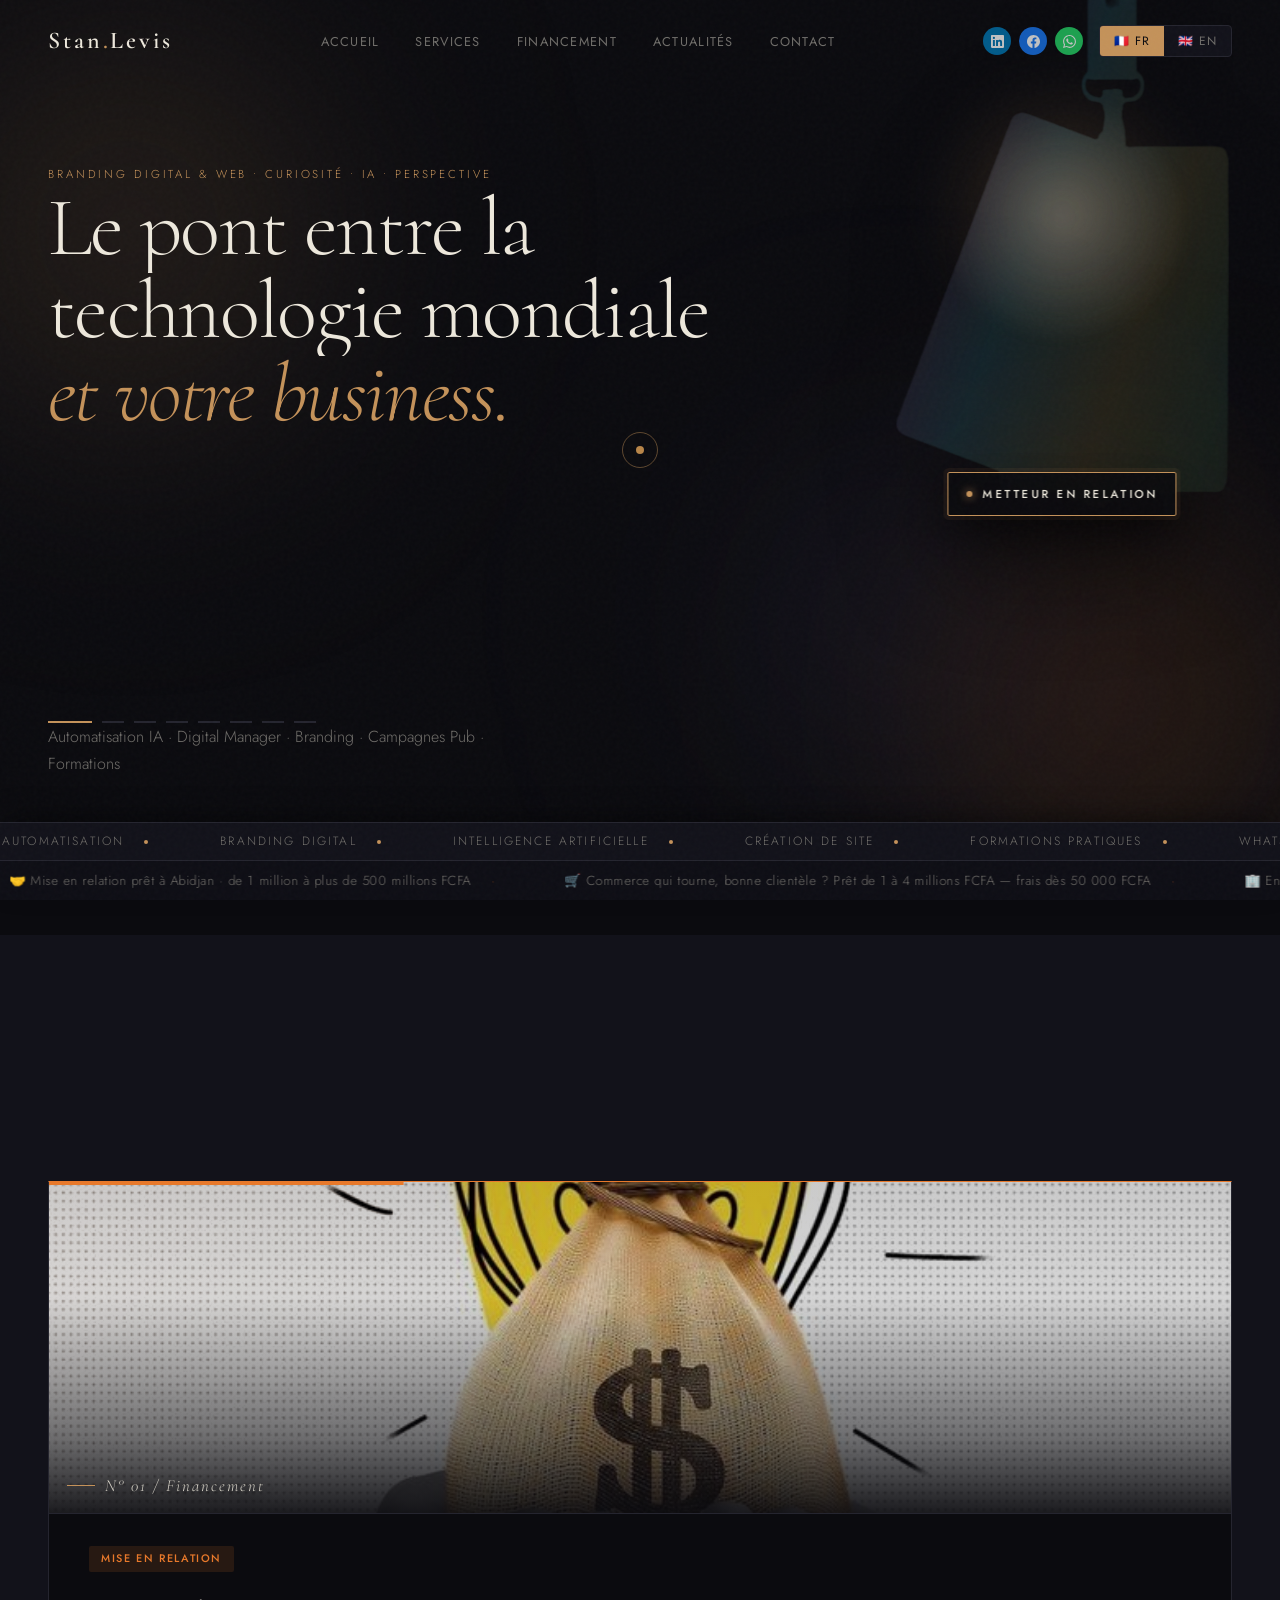
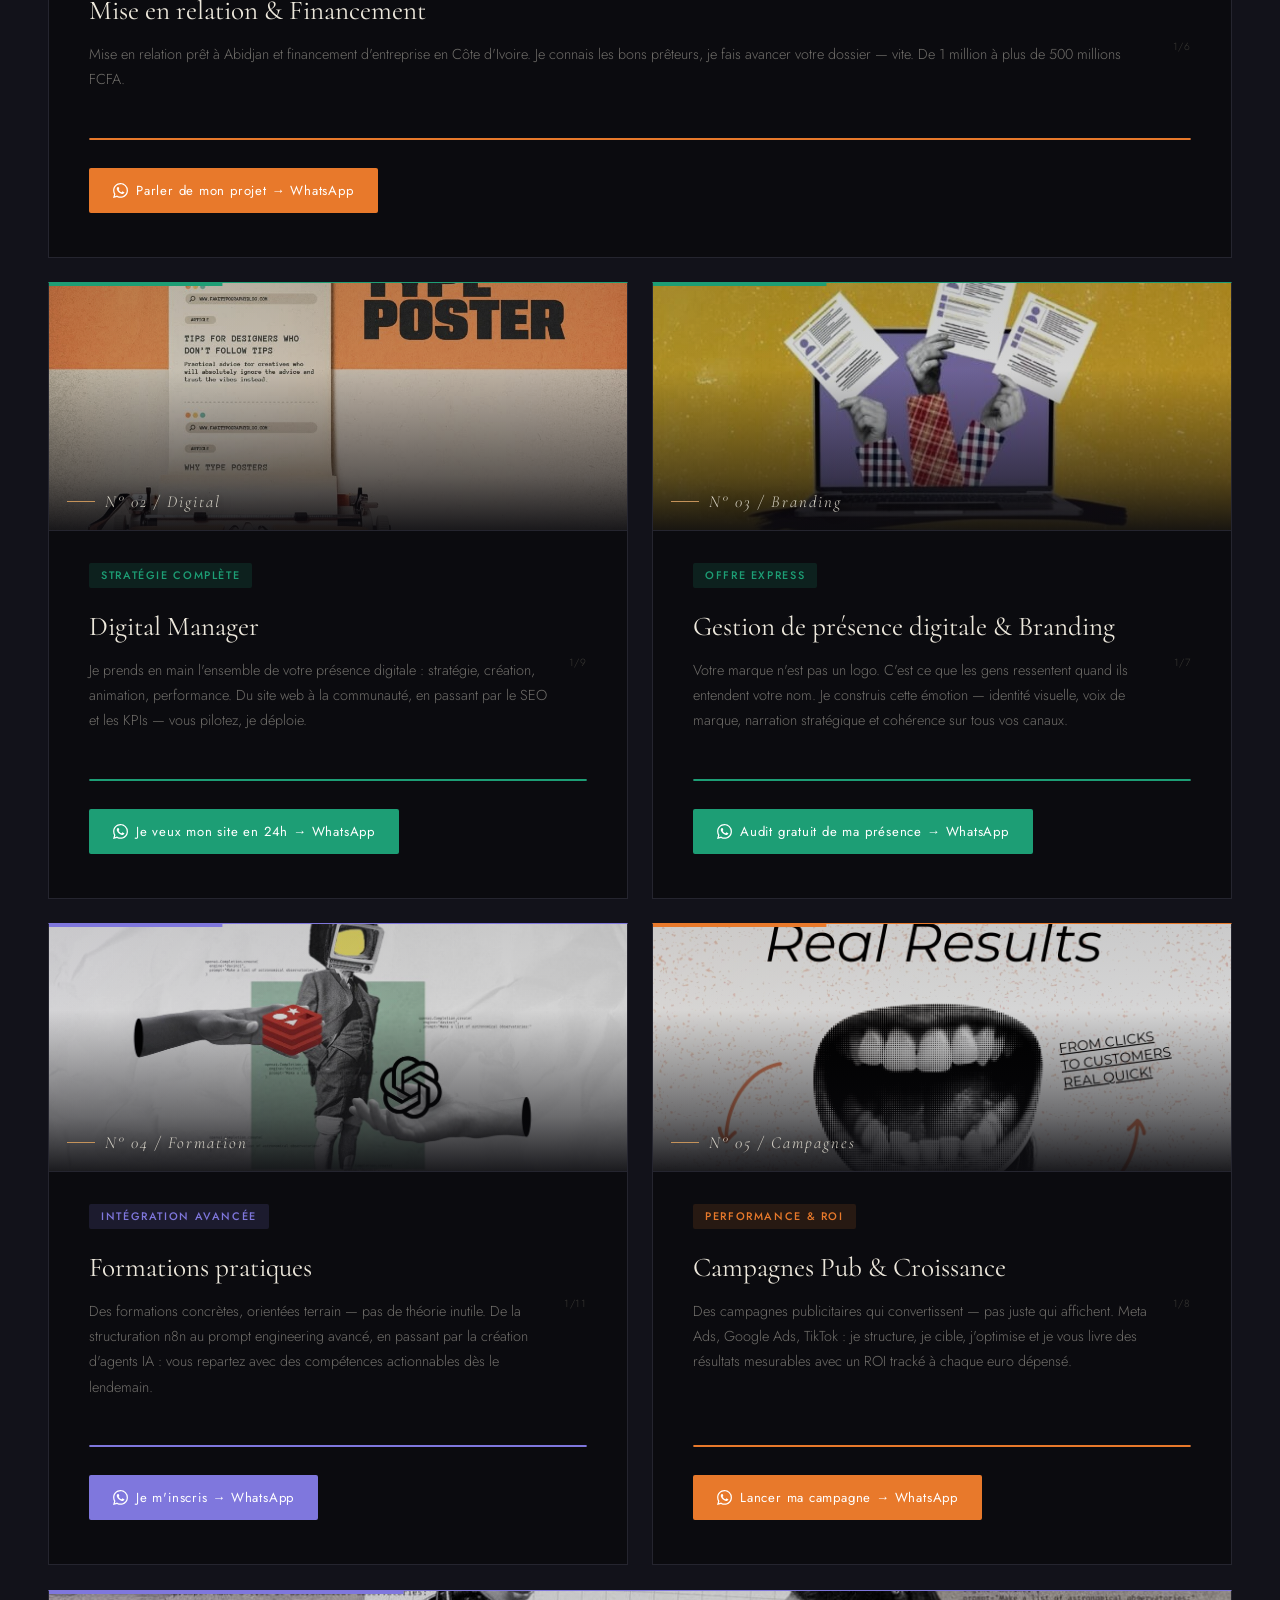
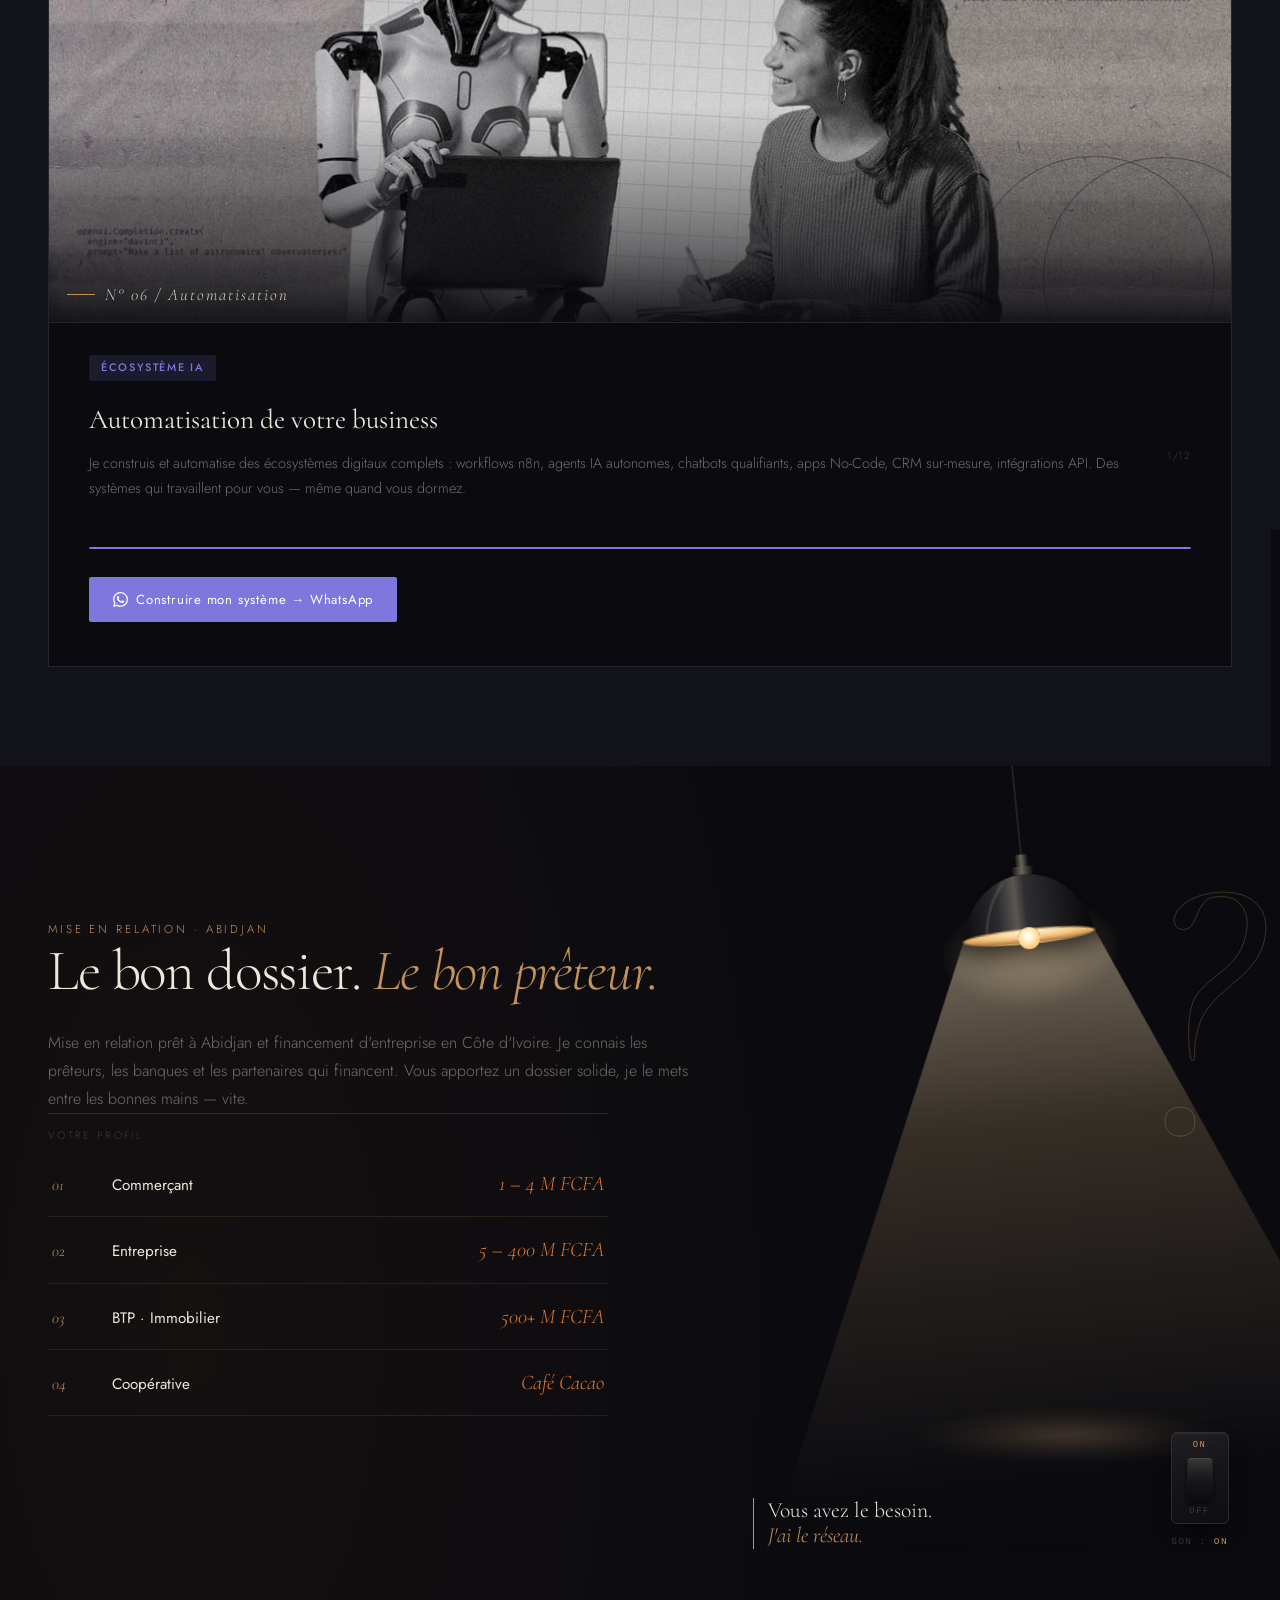
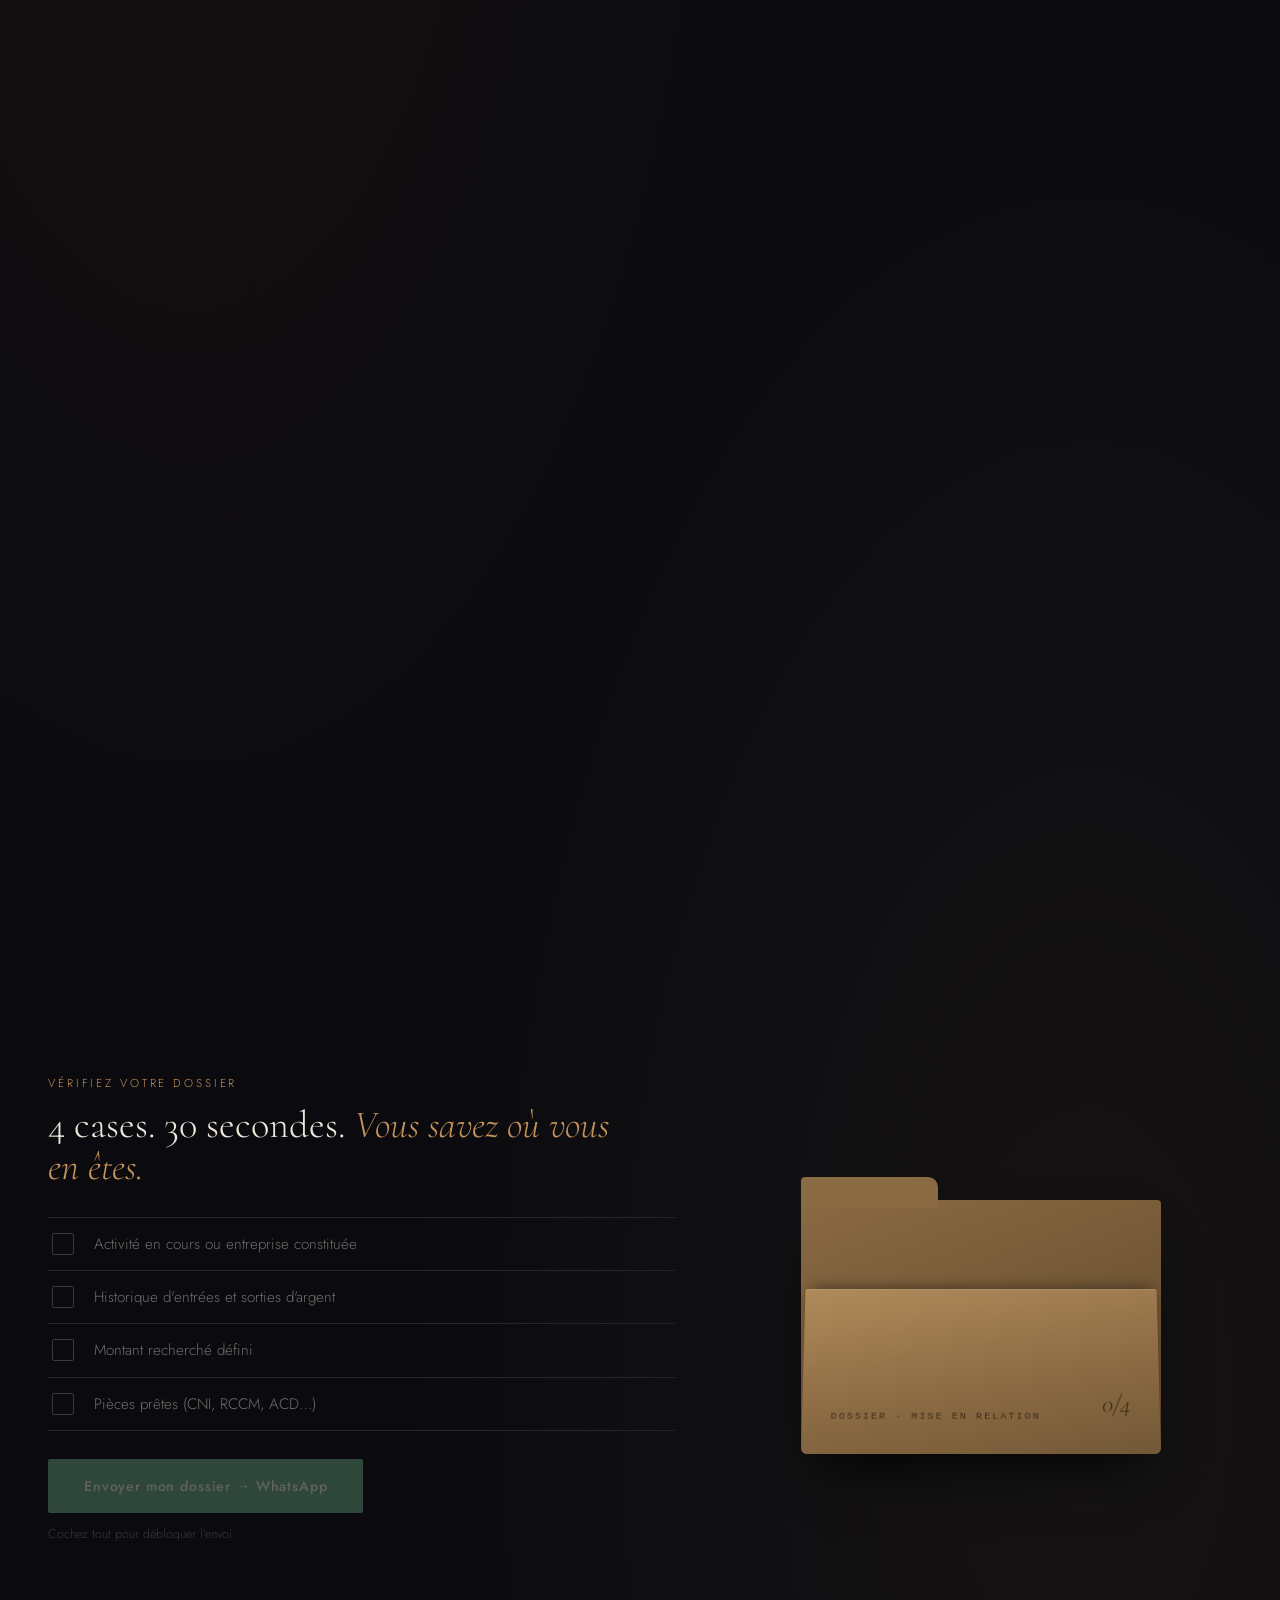
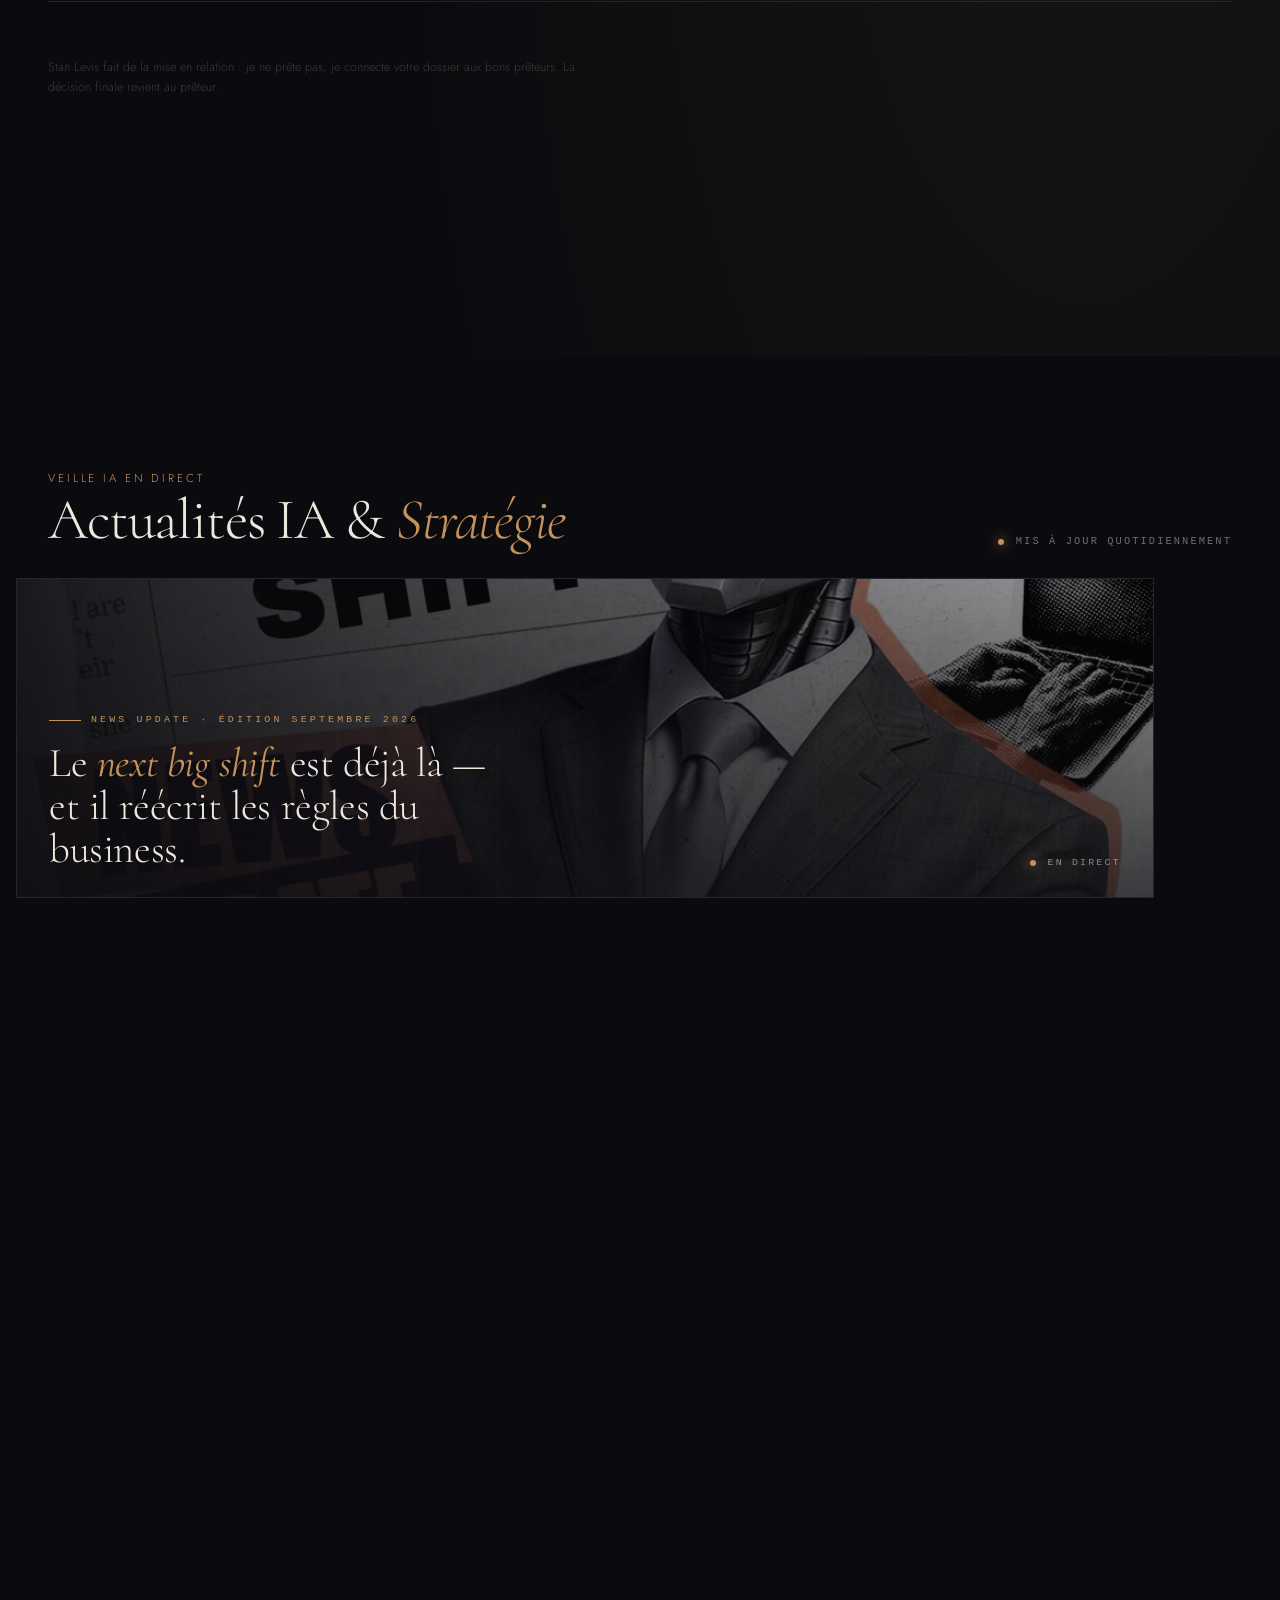
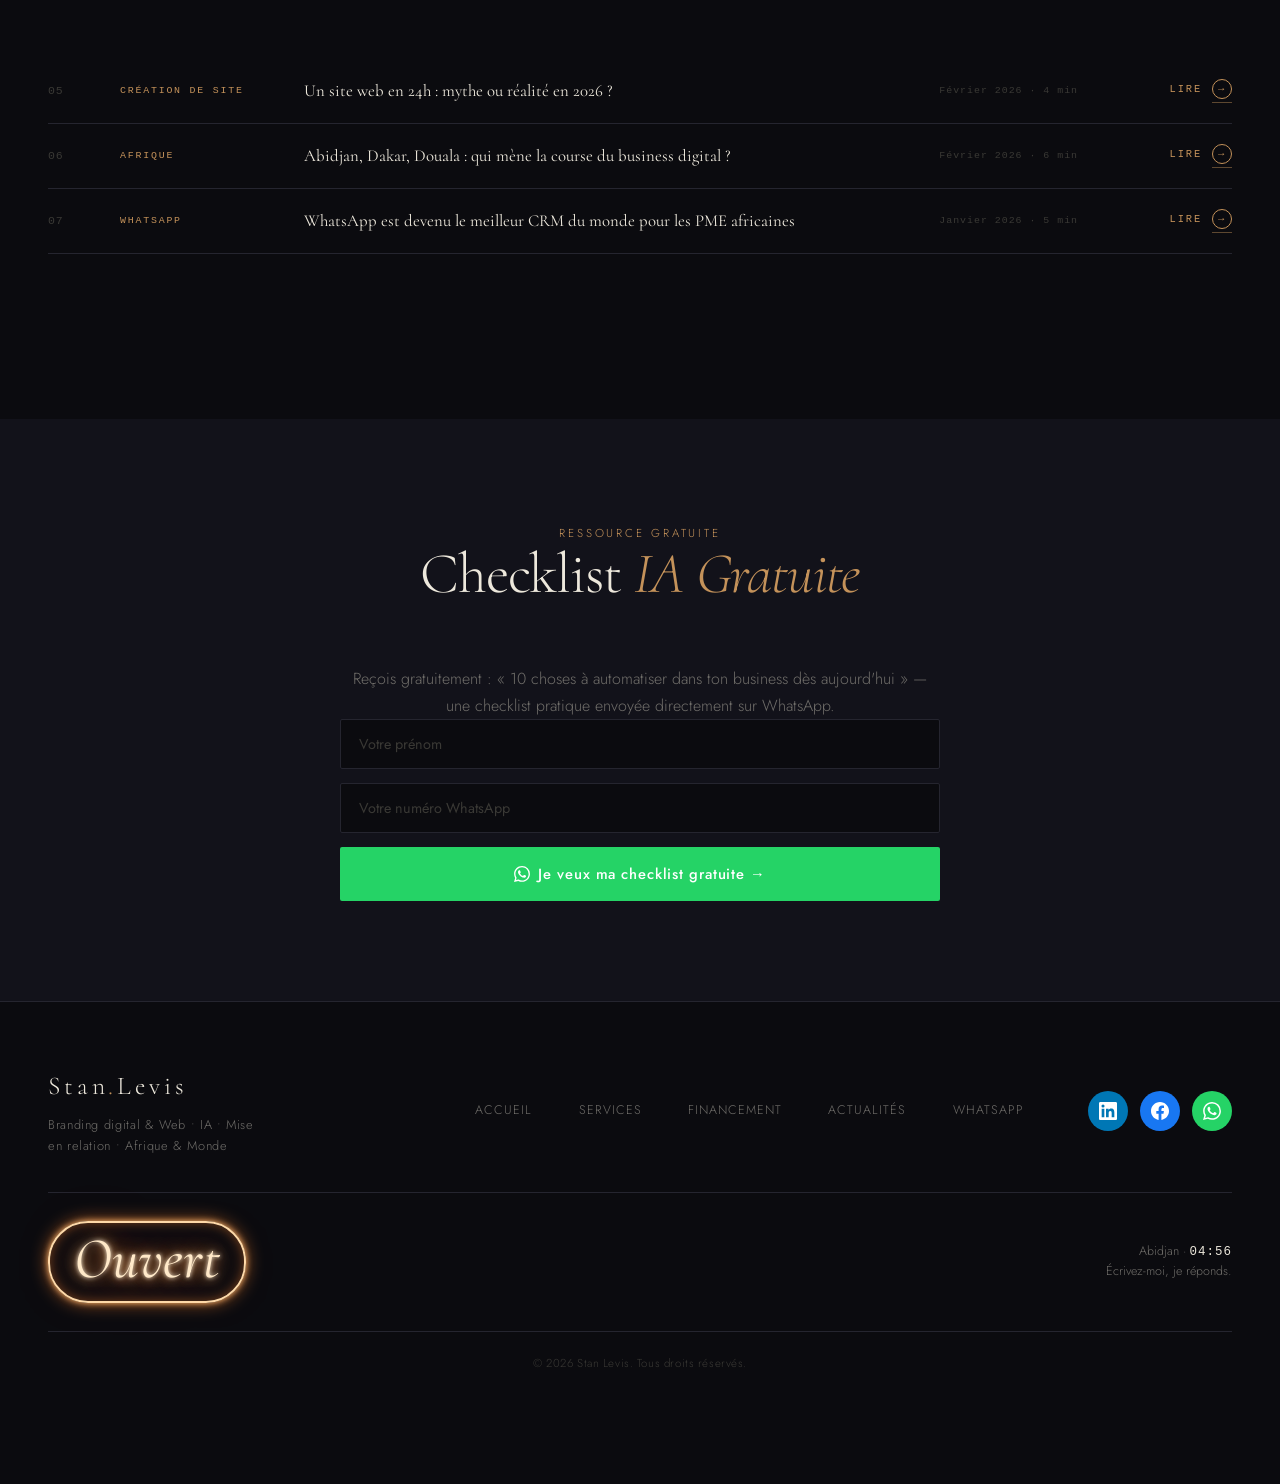
==== commit 273377a3: "Add files via upload" ====
--- a/index.html
+++ b/index.html
@@ -1769,7 +1769,8 @@
         .fin-stage-q { transition: -webkit-text-stroke-color 0.6s ease; }
         .fin-lamp { position: absolute; left: 50%; top: -300px; width: 0; height: 0; z-index: 3; }
         .fin-lamp-arm { position: absolute; left: 0; top: 0; width: 0; height: 0; transform-origin: 0 0; will-change: transform; }
-        .fin-lamp-cord { position: absolute; left: -1px; top: -400px; width: 2px; height: 700px; background: linear-gradient(90deg, #0a0a0a, #3a3833 50%, #0a0a0a); }
+        .fin-lamp-cord { position: absolute; left: -1px; top: 0; width: 2px; height: 296px; background: linear-gradient(90deg, #0a0a0a, #3a3833 50%, #0a0a0a); }
+        .fin-lamp-cap { position: absolute; left: -9px; top: -3px; width: 18px; height: 5px; border-radius: 0 0 3px 3px; background: linear-gradient(180deg, #4a463f, #1c1b19); box-shadow: 0 1px 0 rgba(255,255,255,0.05); }
         .fin-lamp-head { position: absolute; left: -80px; top: 290px; width: 160px; height: 96px; cursor: grab; touch-action: none; filter: drop-shadow(0 10px 14px rgba(0,0,0,0.6)); }
         .fin-lamp-head:active { cursor: grabbing; }
         .fin-lamp-head svg { display: block; width: 100%; height: 100%; }
@@ -1796,7 +1797,7 @@
         .fin-sound { background: none; border: none; font-family: 'JetBrains Mono', ui-monospace, monospace; font-size: 0.6rem; letter-spacing: 0.14em; text-transform: uppercase; color: var(--text-dim); cursor: pointer; padding: 2px 4px; }
         .fin-sound b { color: var(--accent); font-weight: 400; }
         .fin-head { margin-bottom: 150px; }
-        @media (max-width: 900px) { .fin-lamp { top: -200px; } .fin-lamp-head { top: 190px; } .fin-lamp-cone { top: 272px; } .fin-lamp-halo { top: 200px; } .fin-stage { margin-top: 120px; } }
+        @media (max-width: 900px) { .fin-lamp { top: -200px; } .fin-lamp-cord { top: 72px; height: 124px; } .fin-lamp-cap { top: 69px; } .fin-lamp-head { top: 190px; } .fin-lamp-cone { top: 272px; } .fin-lamp-halo { top: 200px; } .fin-stage { margin-top: 120px; } }
 
         /* ─── INSIGHTS CARDS ─── */
         .insights-grid { display: grid; grid-template-columns: repeat(2, 1fr); gap: 20px; margin-top: 40px; }
@@ -2229,7 +2230,7 @@
             .article-modal-close { top: 14px; right: 14px; }
         }
     </style>
-    <link rel="stylesheet" href="fx.css?v=mul3uco0">
+    <link rel="stylesheet" href="fx.css?v=mull8wws">
 </head>
 <body>
 
@@ -2566,7 +2567,7 @@
         <figure class="fin-stage reveal is-on" id="fin-stage">
             <div class="fin-lamp" id="fin-lamp">
                 <div class="fin-lamp-arm" id="fin-lamp-arm">
-                    <span class="fin-lamp-cord"></span>
+                    <span class="fin-lamp-cord"></span><span class="fin-lamp-cap" aria-hidden="true"></span>
                     <span class="fin-lamp-cone"></span>
                     <span class="fin-lamp-halo"></span>
                     <div class="fin-lamp-head" id="fin-lamp-head" title="Attrapez la lampe pour la balancer">
@@ -4201,6 +4202,6 @@
     });
 })();
 </script>
-<script src="fx.js?v=mul3yewo" defer></script>
+<script src="fx.js?v=mull8wws" defer></script>
 </body>
 </html>
--- a/fx.css
+++ b/fx.css
@@ -68,13 +68,12 @@
 .fx-pod { transform-box: fill-box; transform-origin: center; animation: podDrop 0.45s cubic-bezier(0.3,1.4,0.5,1) both; }
 @keyframes podDrop { from { transform: translateY(-40px) rotate(-30deg); opacity: 0; } to { transform: none; opacity: 1; } }
 
-/* 5 · CLÉS */
-
-.fx-key { cursor: pointer; }
-@media (max-width: 900px) { #financement .financement-bonus { grid-template-columns: 1fr; } 
+@media (max-width: 900px) { .fx-dossier { grid-template-columns: 1fr; gap: 32px; } }
+
 /* 6 · TÉLÉPHONE */
 .fx-phone-bd { position: fixed; inset: 0; z-index: 9500; background: rgba(5,5,8,0.72); backdrop-filter: blur(8px); -webkit-backdrop-filter: blur(8px); display: flex; align-items: center; justify-content: center; opacity: 0; transition: opacity 0.35s; }
-.fx-phone-bd.show { opacity: 1; }
+.fx-phone-bd { pointer-events: none; visibility: hidden; transition: opacity 0.35s, visibility 0s linear 0.35s; }
+.fx-phone-bd.show { opacity: 1; pointer-events: auto; visibility: visible; transition: opacity 0.35s; }
 .fx-phone { width: 270px; height: 540px; border-radius: 42px; background: #0d0d10; padding: 11px; box-shadow: 0 0 0 1.5px #3a3833, 0 0 0 5px #151518, 0 50px 90px -20px rgba(0,0,0,0.9), inset 0 0 0 1px rgba(255,255,255,0.05); transform: translateY(40px) rotate(-4deg); transition: transform 0.6s cubic-bezier(0.16,1,0.3,1); position: relative; }
 .fx-phone-bd.show .fx-phone { transform: rotate(-4deg); }
 .fx-phone.buzz { animation: phoneBuzz 0.09s linear 6; }
@@ -240,45 +239,3 @@
 .hero { padding-bottom: calc(80px + var(--bands-h, 76px)); }
 @media (max-width: 900px) { .hero { padding-bottom: calc(40px + var(--bands-h, 40px)); } }
 
-/* ═══ TÉLÉPHONE SUSPENDU (Services) ═══ */
-@media (min-width: 901px) { .services-grid { column-gap: 150px; position: relative; } }
-.fx-tel-track { position: absolute; left: 50%; width: 150px; margin-left: -75px; pointer-events: none; overflow: clip; z-index: 2; }
-.fx-tel-track::before { content: ''; position: absolute; top: 0; left: calc(50% - 5px); width: 10px; height: 5px; border-radius: 0 0 3px 3px; background: #c9600f; z-index: 1; }
-.fx-tel-sticky { position: sticky; top: calc(50vh - 360px); display: flex; flex-direction: column; align-items: center; }
-.fx-tel-rig { position: relative; width: 104px; transform-origin: 55% 0; will-change: transform; }
-.fx-tel-drop { transform: translateY(-110%); transition: transform 1.1s cubic-bezier(0.34,1.45,0.5,1); }
-.fx-tel-track.in .fx-tel-drop { transform: none; }
-.fx-tel-cord { position: absolute; bottom: calc(100% - 2px); left: calc(55% - 1.5px); width: 3px; height: 40px; border-radius: 2px; background: linear-gradient(90deg, #b8520e, #ff9d45 45%, #c9600f); }
-.fx-tel-img { display: block; width: 104px; height: auto; pointer-events: auto; cursor: pointer; filter: drop-shadow(0 22px 26px rgba(0,0,0,0.55)); transform-origin: 55% 40%; transition: transform 0.4s cubic-bezier(0.16,1,0.3,1); }
-.fx-tel-img:hover { transform: translateY(-8px) rotate(-4deg); }
-.fx-tel-rig.ring .fx-tel-img { animation: telRing 0.9s linear; }
-@keyframes telRing { 0%,100% { transform: none; } 8%,24%,40%,56%,72% { transform: rotate(-5deg) translateX(-2px); } 16%,32%,48%,64%,80% { transform: rotate(5deg) translateX(2px); } 88% { transform: rotate(-1deg); } }
-.fx-tel-waves { position: absolute; left: 50%; bottom: 14%; width: 150px; height: 150px; margin-left: -75px; pointer-events: none; }
-.fx-tel-waves i { position: absolute; inset: 0; border: 1px solid rgba(232,121,43,0.55); border-radius: 50%; opacity: 0; transform: scale(0.3); }
-.fx-tel-rig.ring .fx-tel-waves i { animation: telWave 1.2s ease-out forwards; }
-.fx-tel-rig.ring .fx-tel-waves i:nth-child(2) { animation-delay: 0.25s; }
-.fx-tel-rig.ring .fx-tel-waves i:nth-child(3) { animation-delay: 0.5s; }
-@keyframes telWave { 0% { opacity: 0.9; transform: scale(0.3); } 100% { opacity: 0; transform: scale(1.1); } }
-.fx-tel-cta { pointer-events: auto; margin-top: 18px; text-align: center; text-decoration: none; color: var(--text); font-family: var(--font-display); font-style: italic; font-size: 1.25rem; line-height: 1.15; opacity: 0; transform: translateY(8px); transition: opacity 0.6s 0.9s, transform 0.6s 0.9s, color 0.25s; }
-.fx-tel-cta small { display: block; margin-top: 6px; font-family: var(--font-body); font-style: normal; font-size: 0.62rem; letter-spacing: 0.22em; text-transform: uppercase; color: var(--accent); }
-.fx-tel-track.in .fx-tel-cta { opacity: 1; transform: none; }
-.fx-tel-cta:hover { color: var(--accent); }
-@media (max-width: 900px) {
-  .fx-tel-track { position: relative; left: auto; top: auto; width: 100%; height: auto; margin: -24px 0 -8px; overflow: visible; display: flex; justify-content: center; }
-  .fx-tel-track::before { display: none; }
-  .fx-tel-cord::before { content: ''; position: absolute; top: 0; left: -3.5px; width: 10px; height: 5px; border-radius: 0 0 3px 3px; background: #c9600f; }
-  .fx-tel-sticky { position: relative; top: 0; flex-direction: row; align-items: flex-start; gap: 22px; padding-top: 28px; }
-  .fx-tel-rig, .fx-tel-img { width: 58px; }
-  .fx-tel-waves { width: 96px; height: 96px; margin-left: -48px; }
-  .fx-tel-cta { margin-top: 64px; text-align: left; font-size: 1.15rem; }
-}
-@media (prefers-reduced-motion: reduce) { .fx-tel-rig.ring .fx-tel-img, .fx-tel-rig.ring .fx-tel-waves i { animation: none; } }
-
-@media (hover: none), (max-width: 900px) { .fx-holo { display: none !important; } }
-
-@media (max-width: 900px) { .fx-tel-track { display: none !important; } }
-
-.fx-phone-chat { overflow-y: auto; scrollbar-width: none; }
-.fx-phone-chat::-webkit-scrollbar { display: none; }
-.fx-bubble { font-size: 0.74rem; }
-.fx-phone-skip.fx-cta-now { background: #25D366; color: #0B0B0F; padding: 12px 20px; border-radius: 999px; font-weight: 500; animation: btnPulseRing 2s ease-out infinite; }
